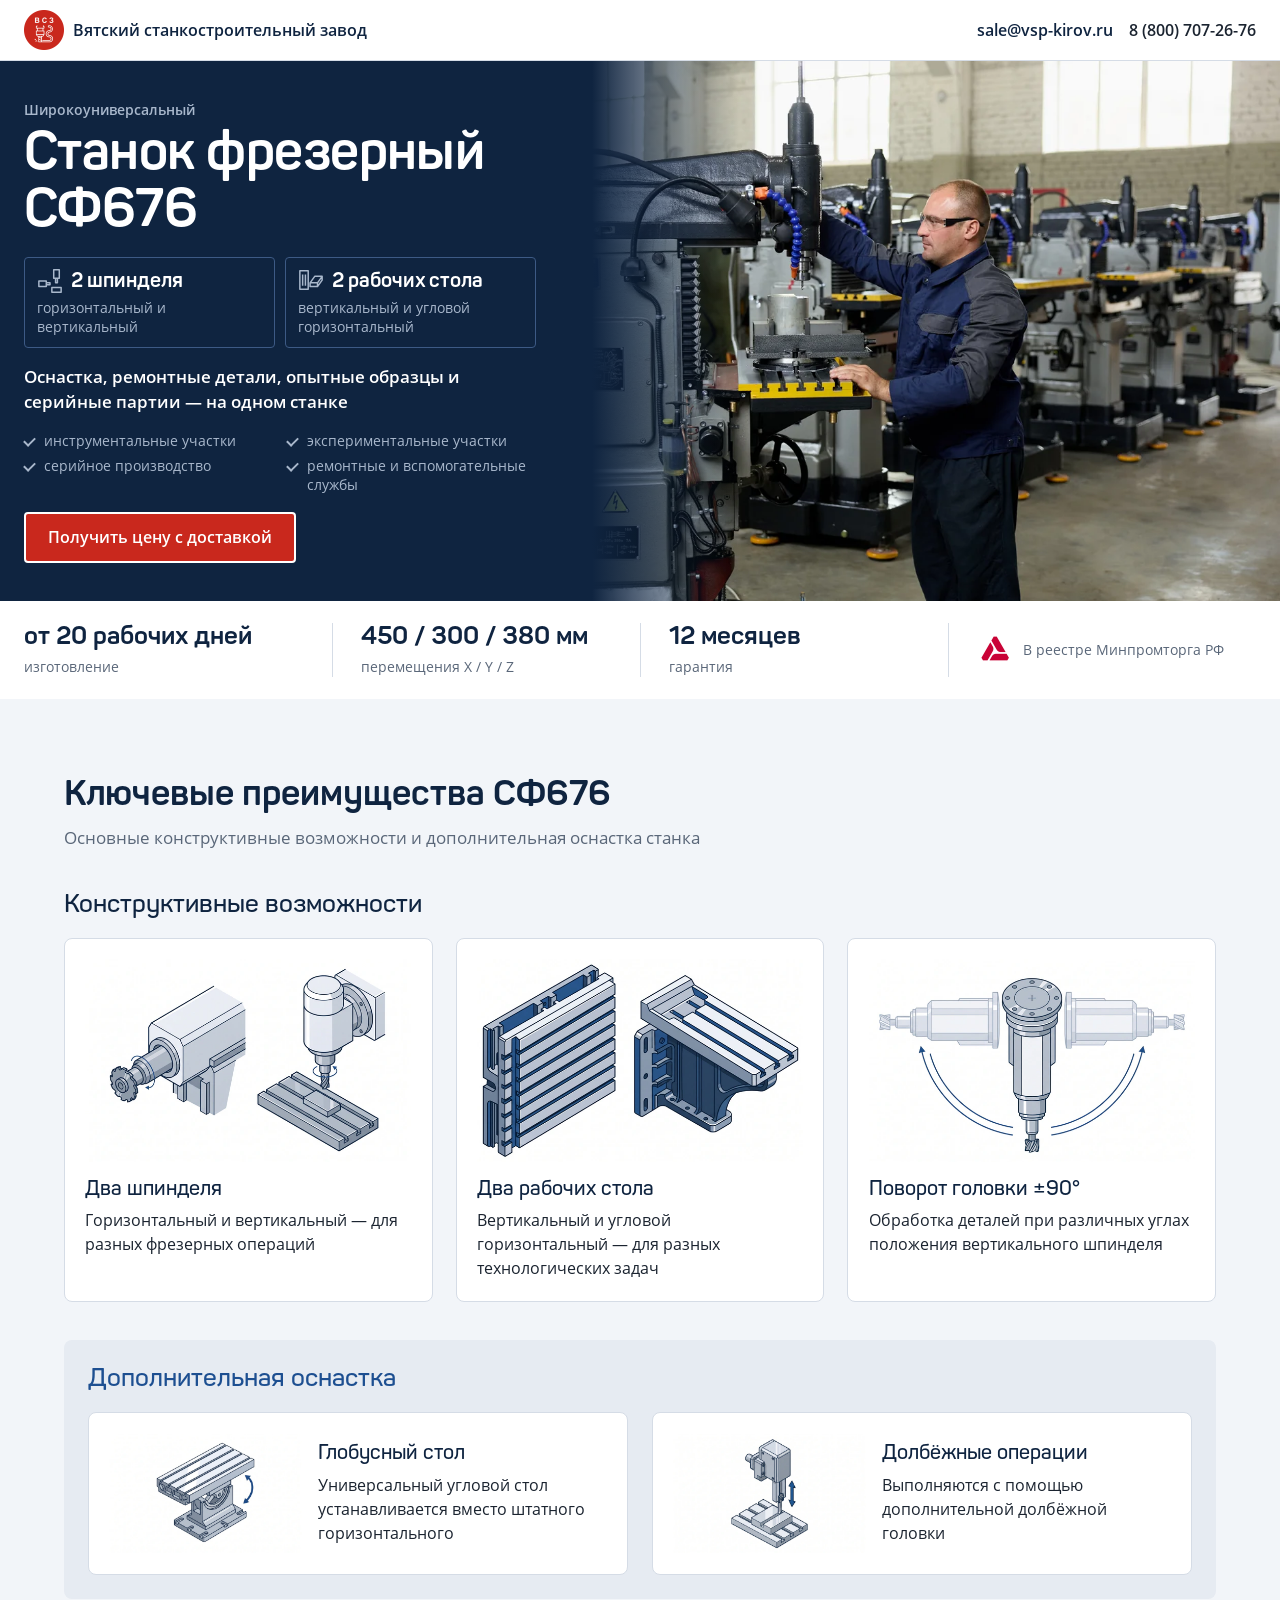
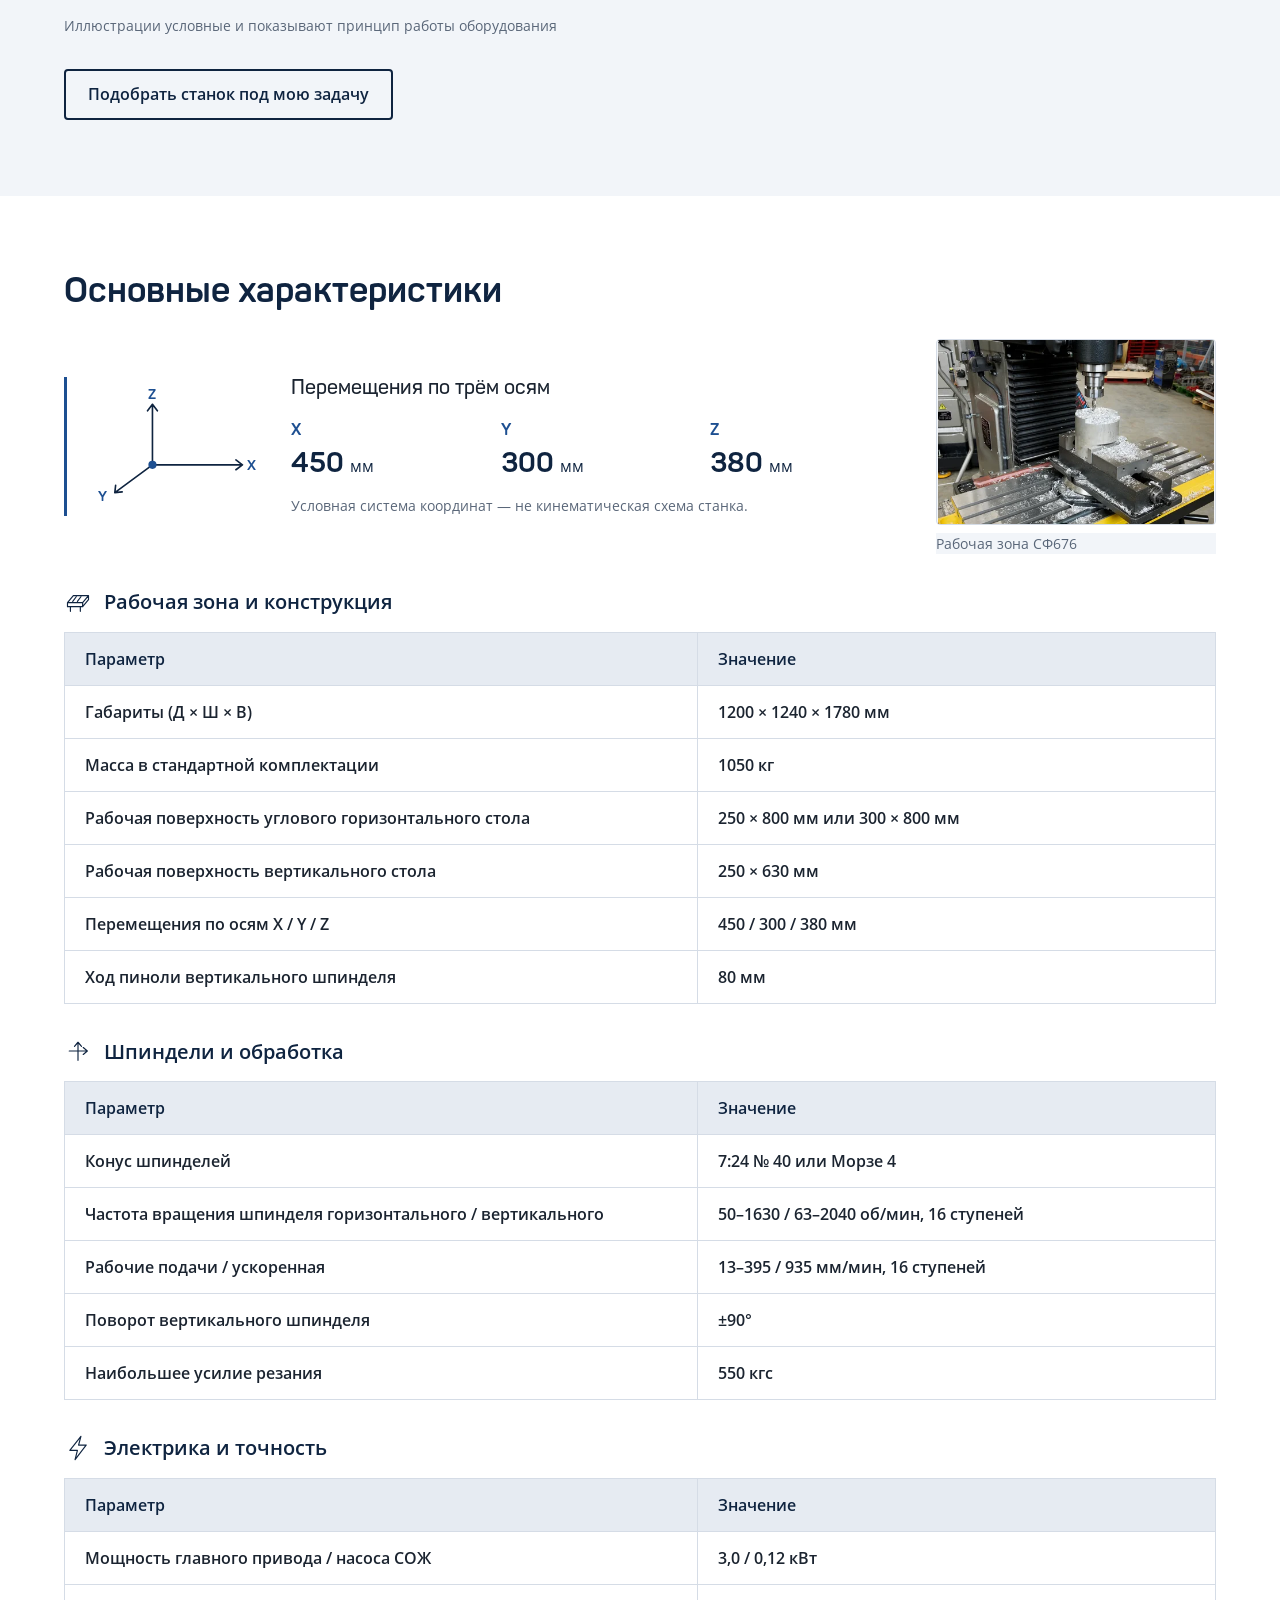
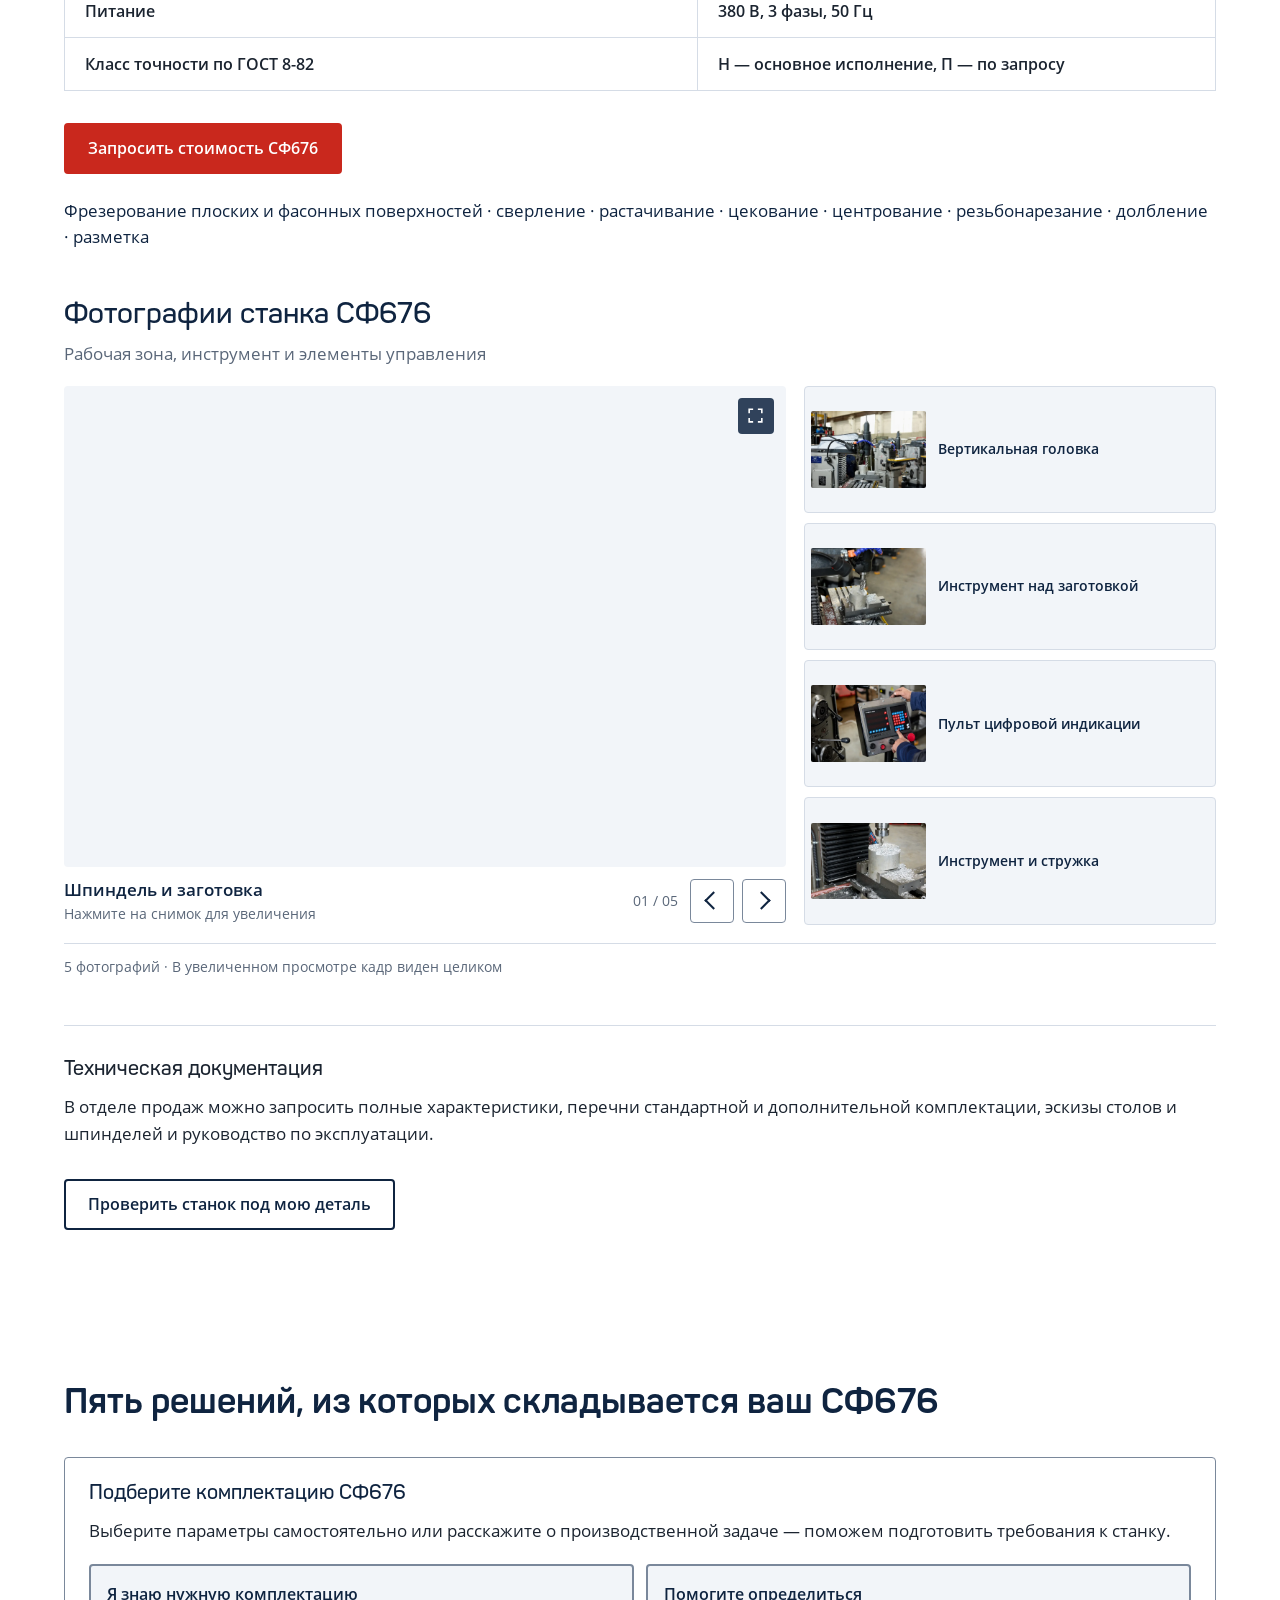
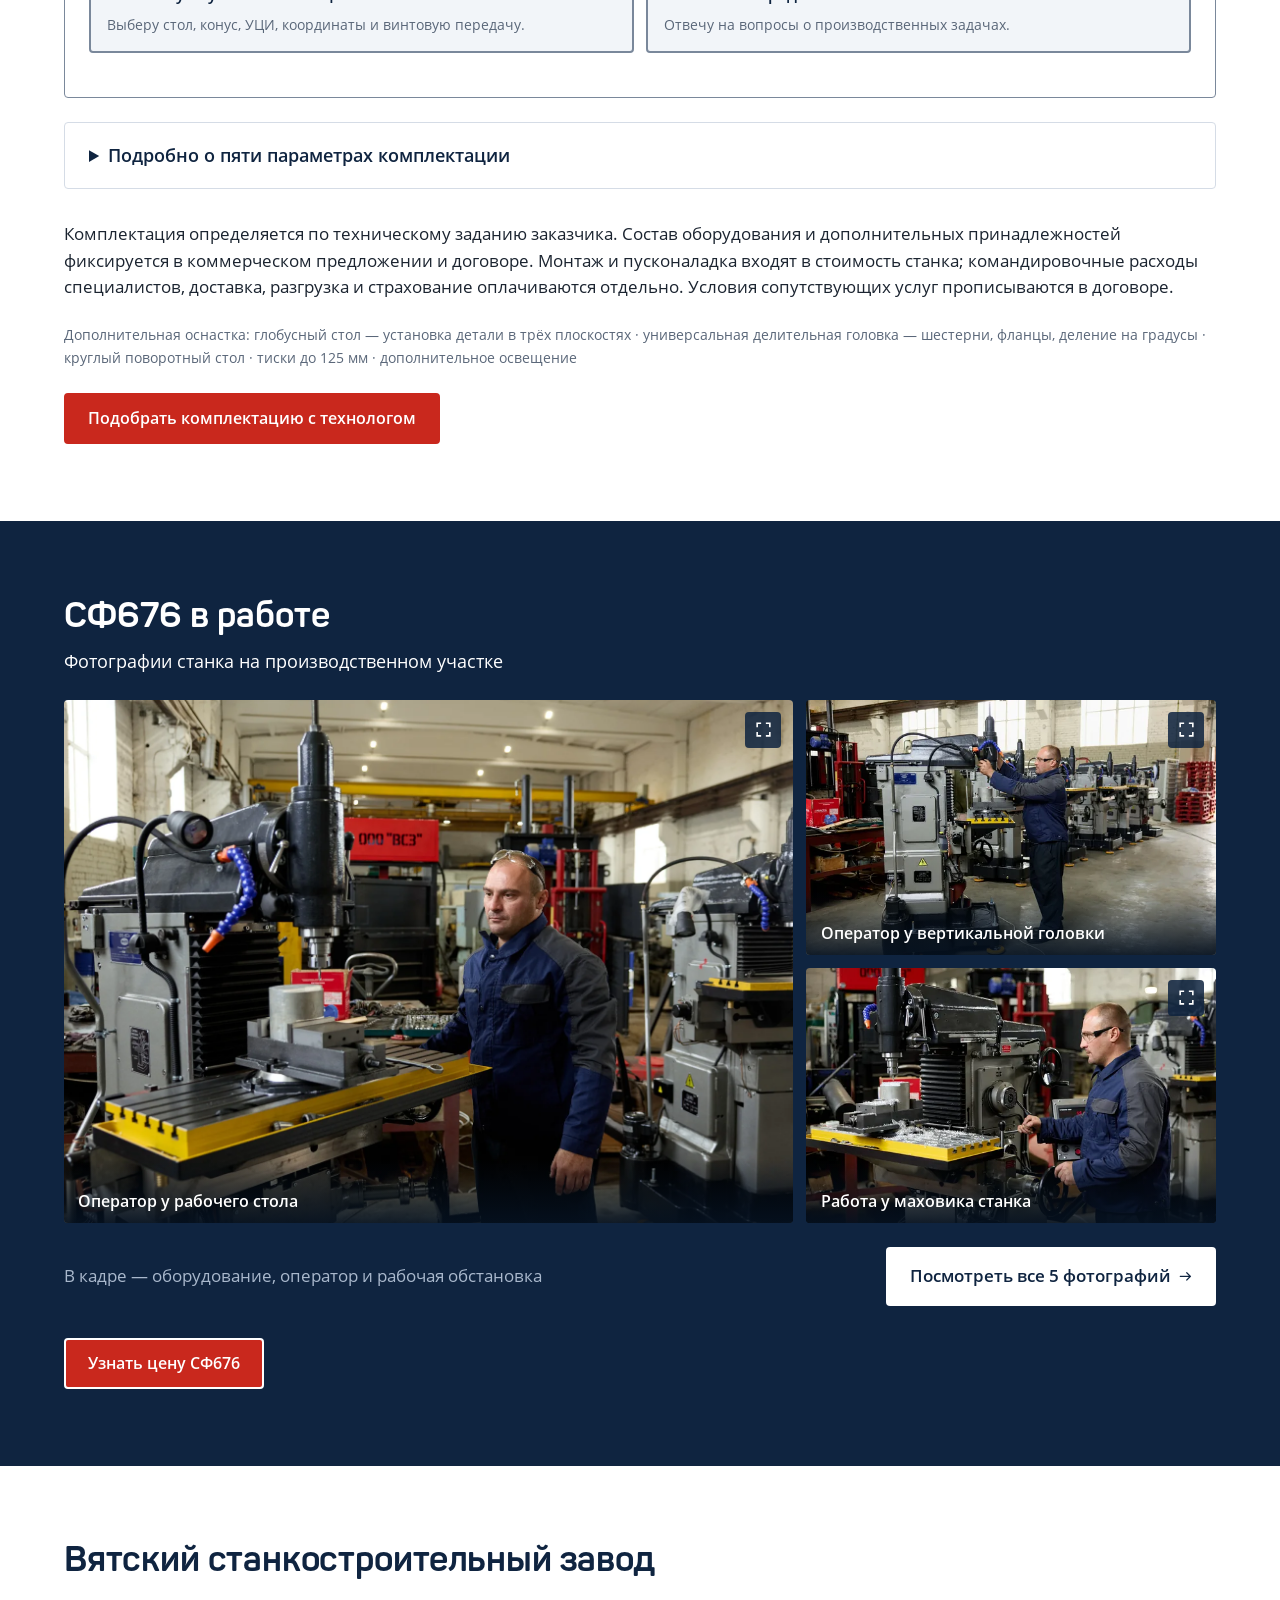
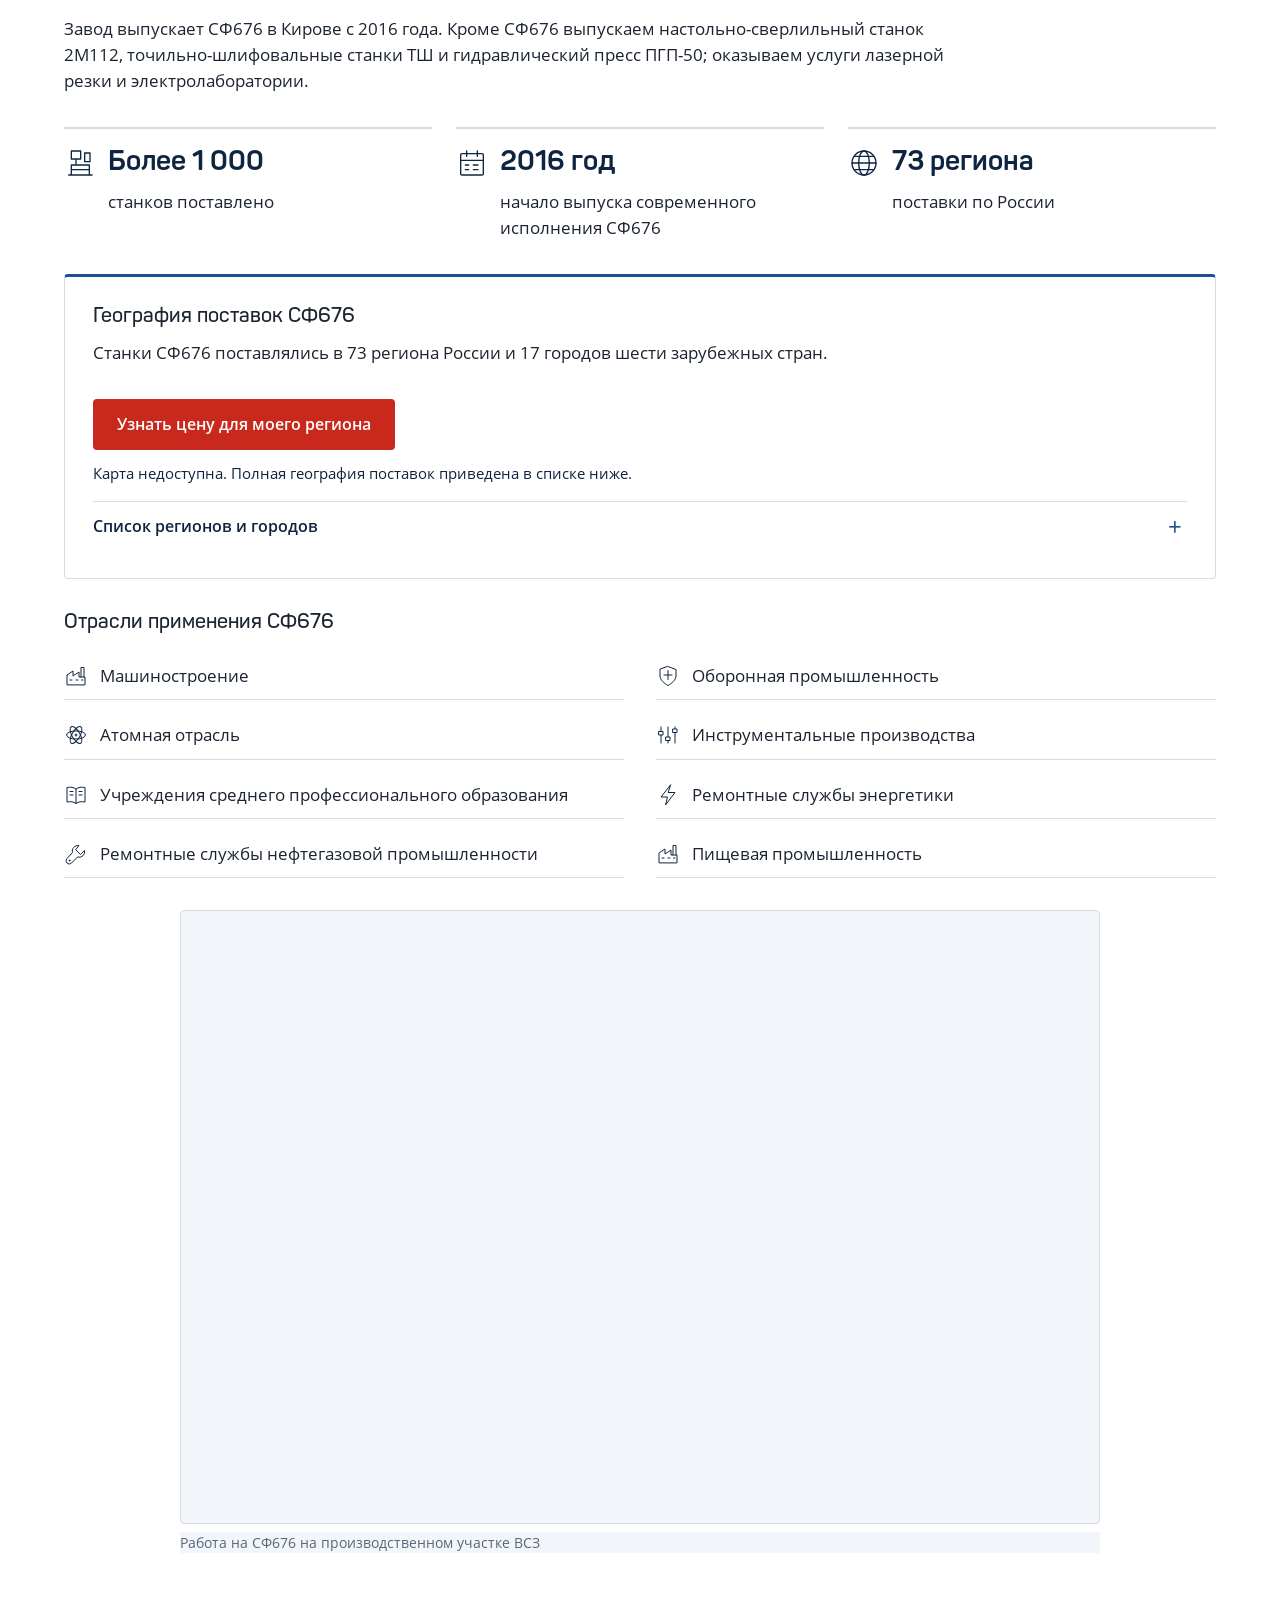
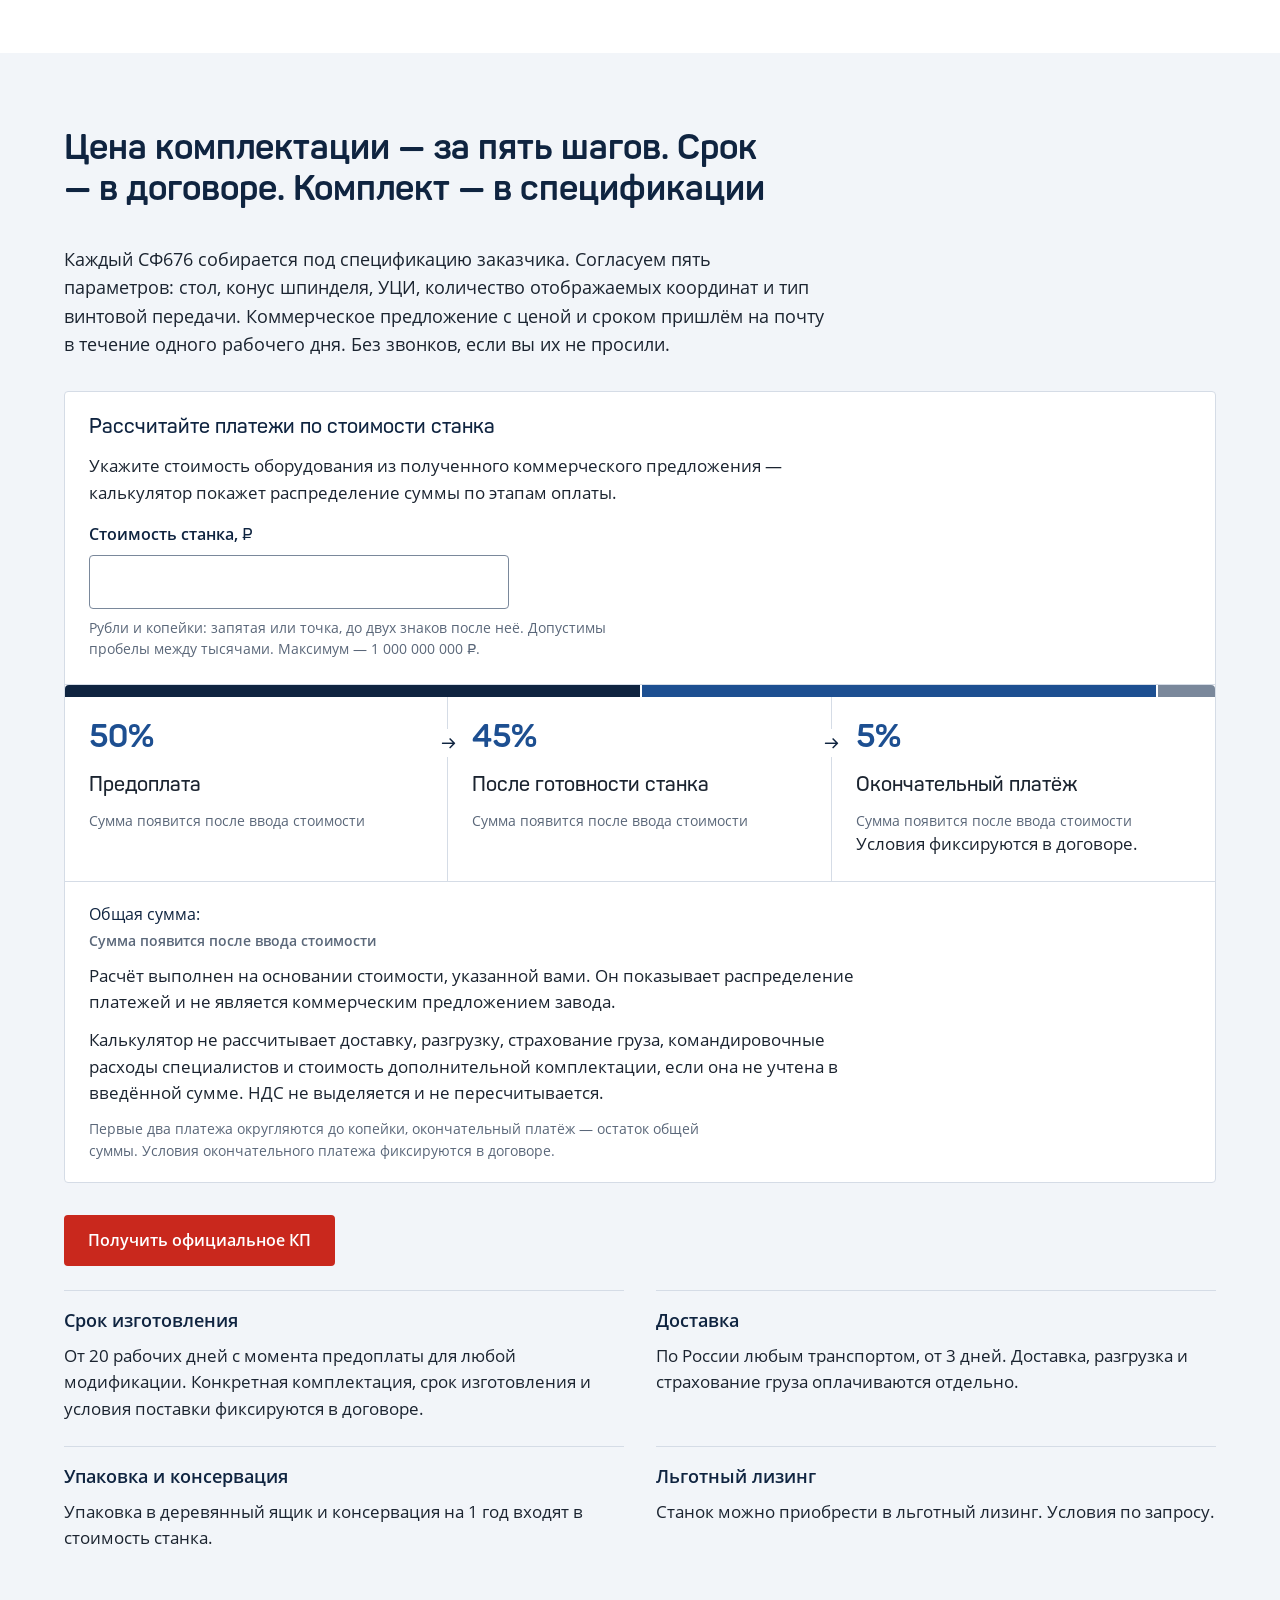
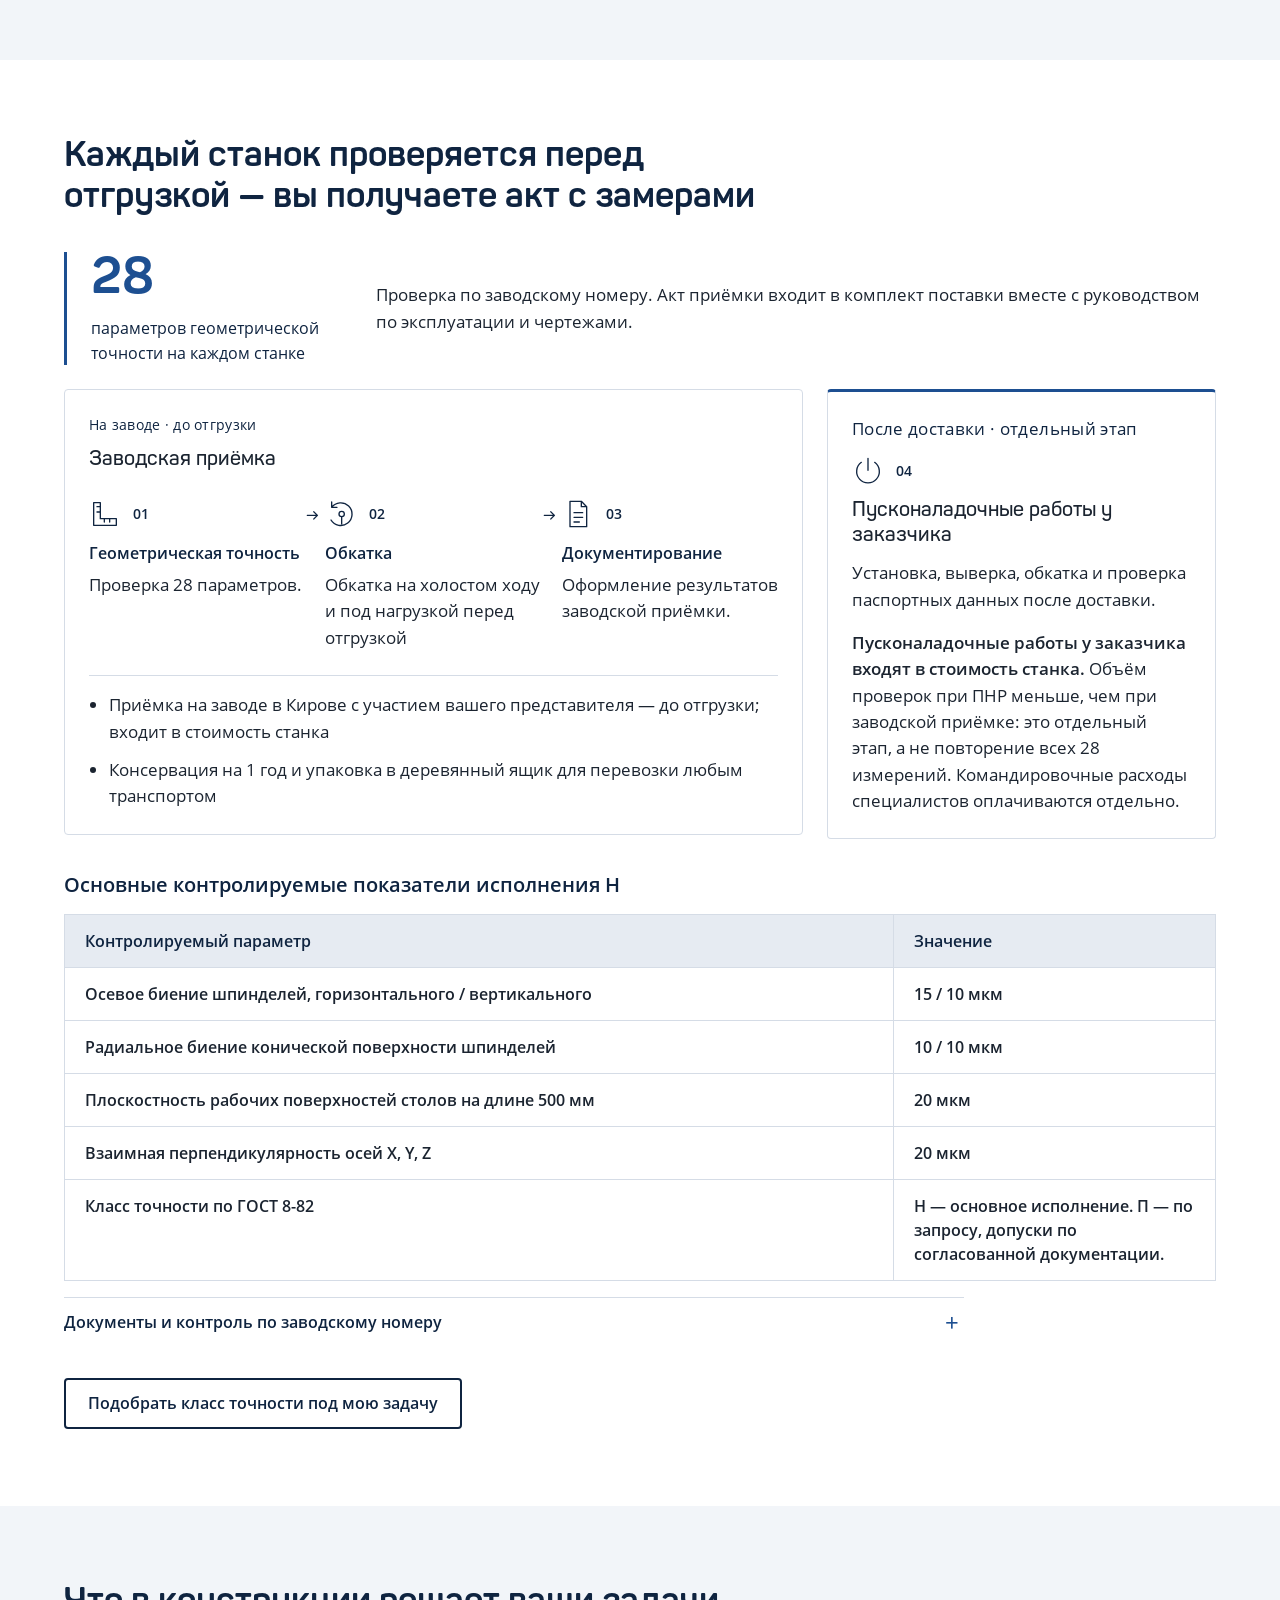
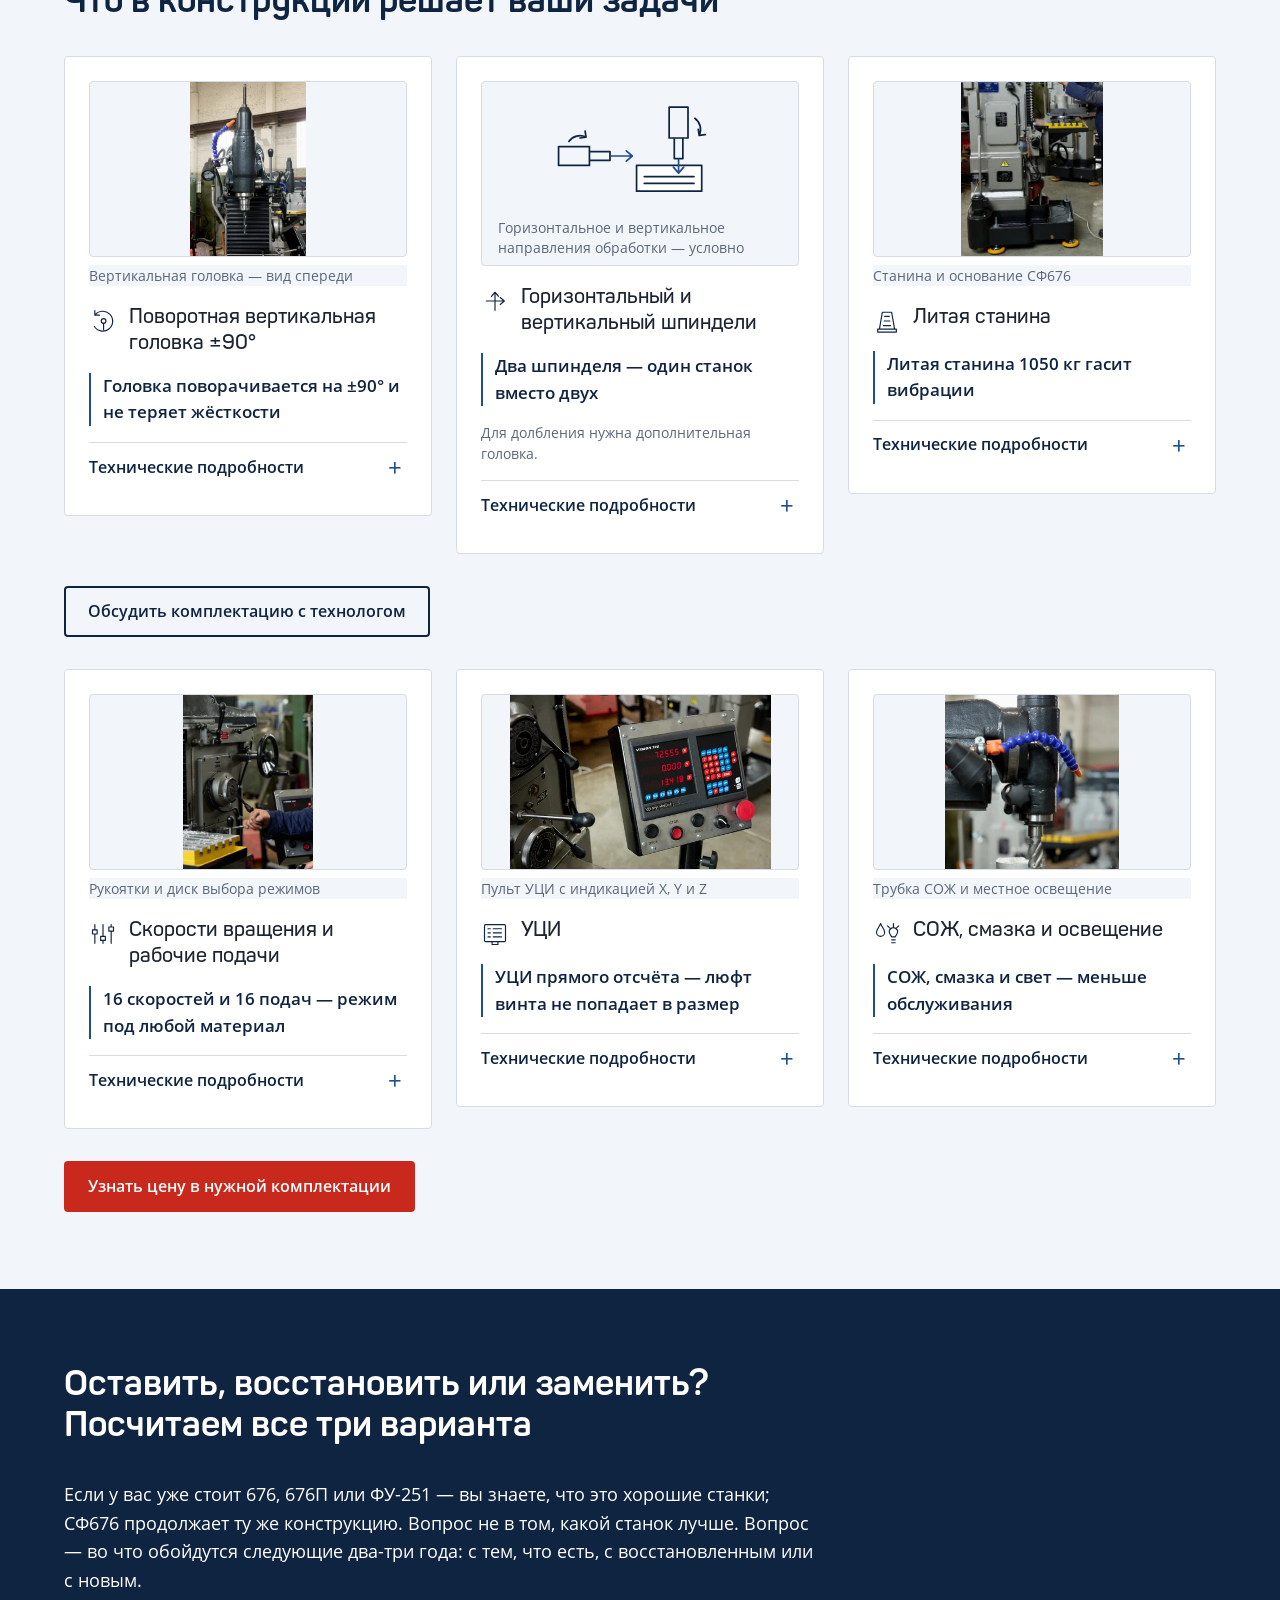
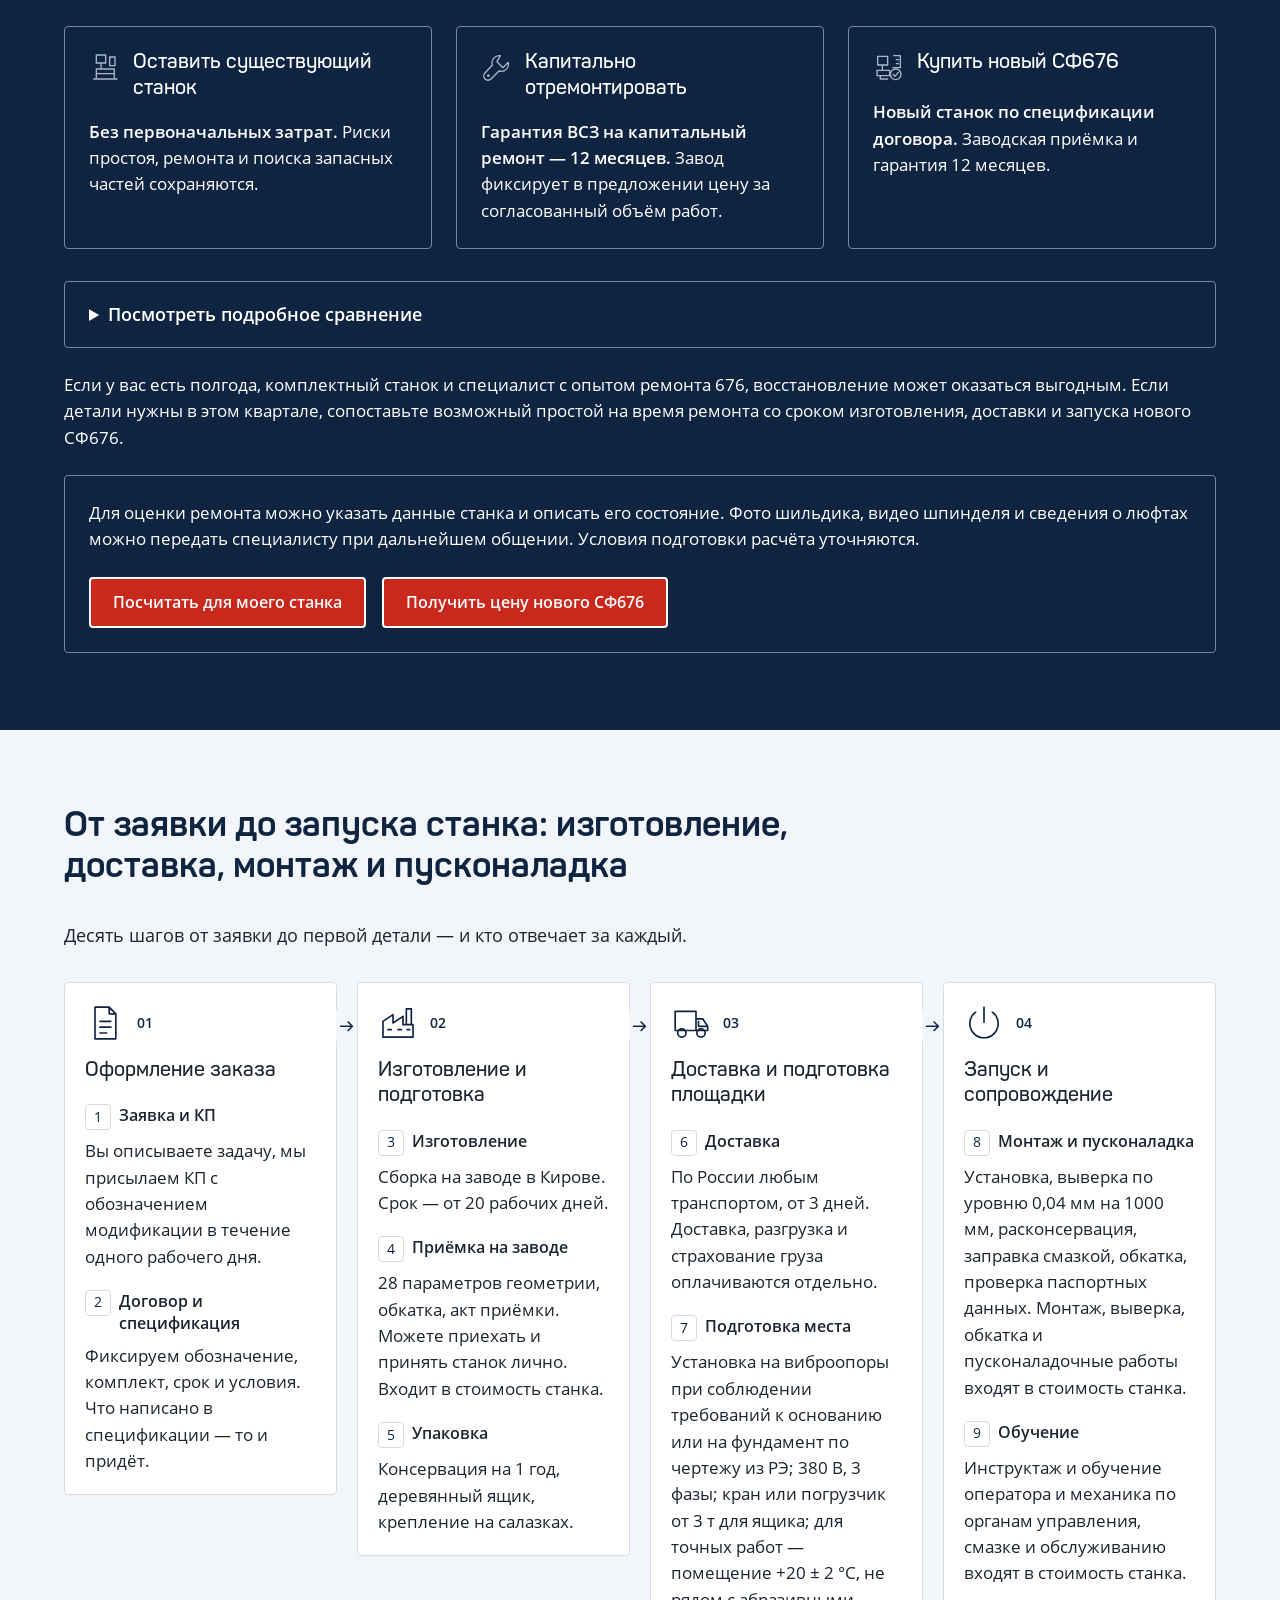
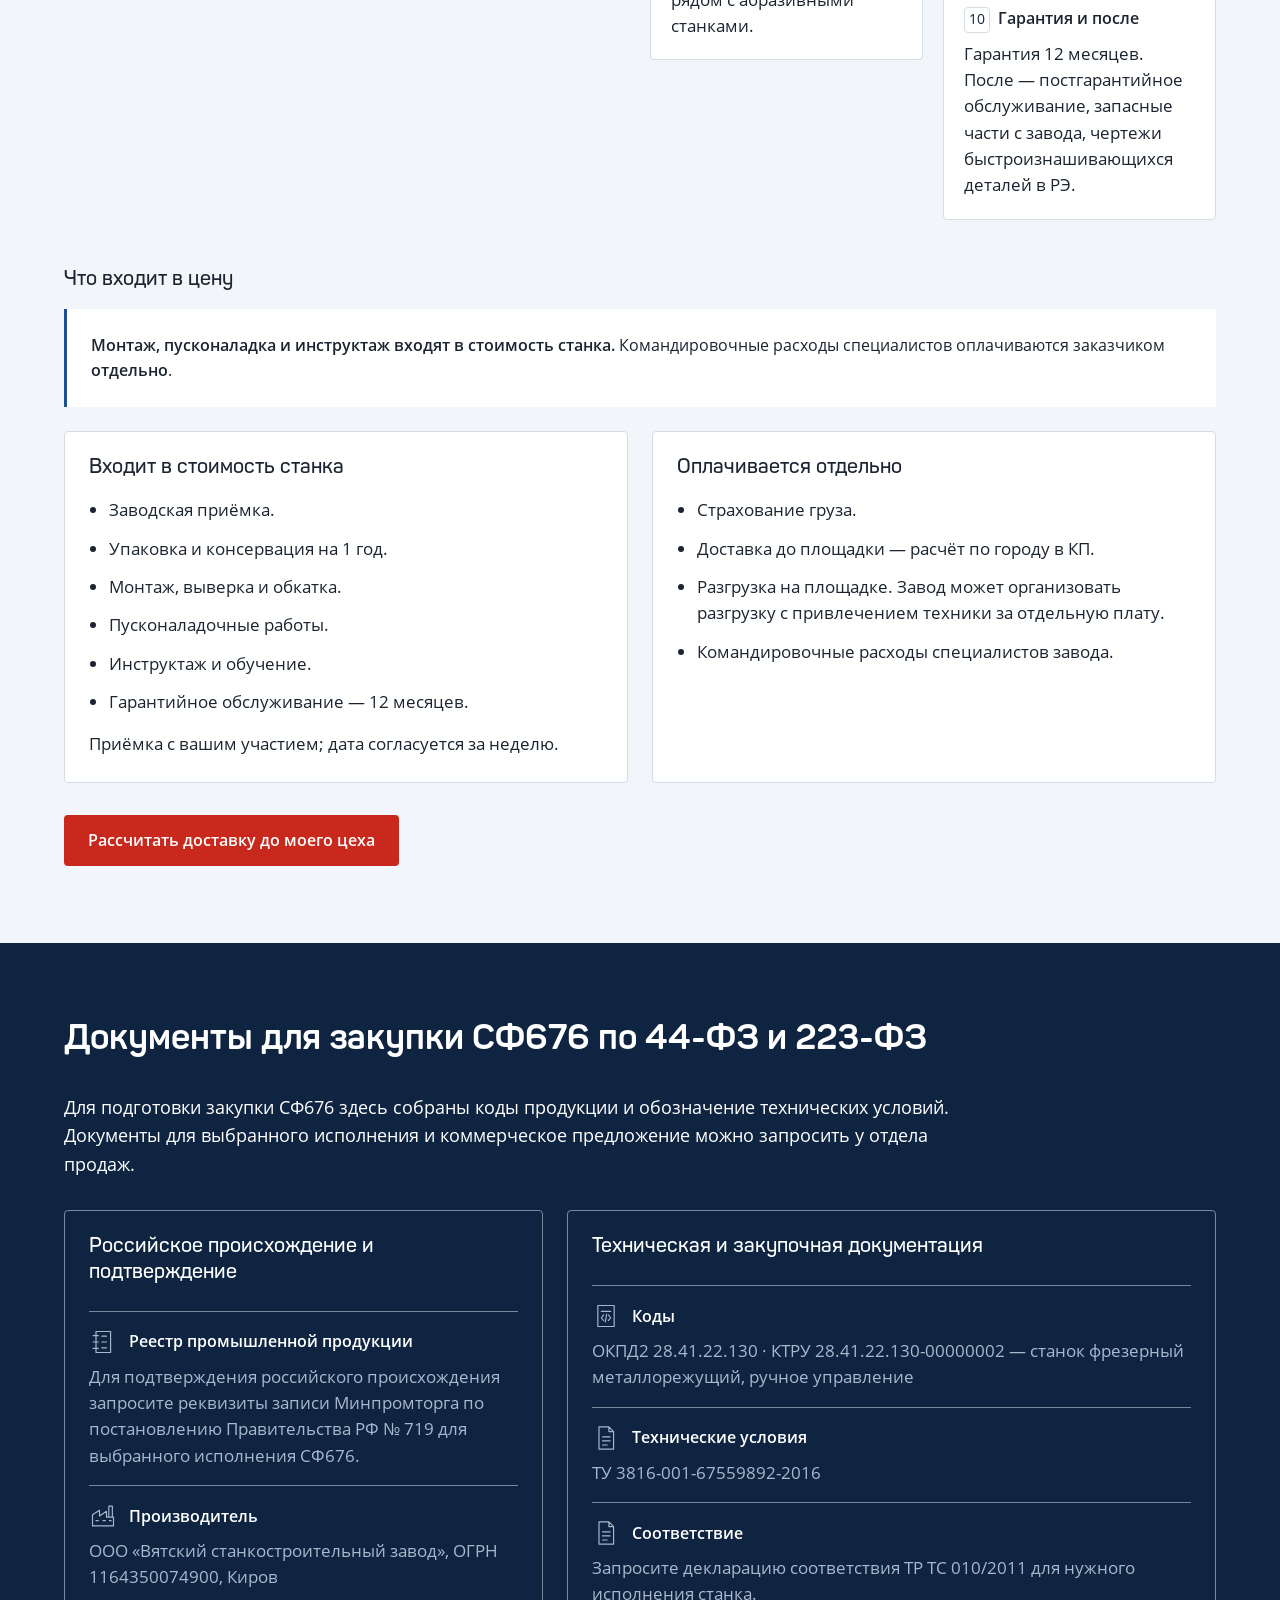
==== index.html @ 7aa52233 "Unify request modal actions with local validation" ====
<!DOCTYPE html>
<html lang="ru">
<head>
<meta charset="utf-8">
<meta name="viewport" content="width=device-width, initial-scale=1">
<meta name="yandex-maps-key" content="">
<meta name="robots" content="noindex, nofollow">
<title>СФ676 — прототип посадочной страницы (черновик)</title>
<link rel="icon" type="image/png" sizes="32x32" href="assets/images/vsz-favicon-32.png">
<link rel="apple-touch-icon" sizes="180x180" href="assets/images/vsz-touch-180.png">
<link rel="preload" href="assets/fonts/open-sans-regular.woff2" as="font" type="font/woff2" crossorigin>
<link rel="preload" href="assets/fonts/panton-bold.woff2" as="font" type="font/woff2" crossorigin>
<link rel="preload" as="image" type="image/webp" href="assets/images/sf676-operator-1200.webp" imagesrcset="assets/images/sf676-operator-800.webp 800w, assets/images/sf676-operator-1200.webp 1200w, assets/images/sf676-operator-1600.webp 1600w, assets/images/sf676-operator-2000.webp 2000w" imagesizes="(max-width: 900px) 100vw, 64vw" fetchpriority="high">
<style>
@font-face{font-family:"Open Sans";src:url("assets/fonts/open-sans-regular.woff2") format("woff2");font-style:normal;font-weight:400;font-display:swap}
@font-face{font-family:"Open Sans";src:url("assets/fonts/open-sans-semibold.woff2") format("woff2");font-style:normal;font-weight:600;font-display:swap}
@font-face{font-family:"Panton";src:url("assets/fonts/panton-semibold.woff2") format("woff2");font-style:normal;font-weight:600;font-display:swap}
@font-face{font-family:"Panton";src:url("assets/fonts/panton-bold.woff2") format("woff2");font-style:normal;font-weight:700;font-display:swap}
:root{
 --font-body:"Open Sans","Panton","Segoe UI",Roboto,Arial,sans-serif;
 --font-heading:"Panton","Open Sans",Arial,sans-serif;
 --navy:#0F2440;--navy-line:#3D5A85;--blue:#1D4F91;--red:#C9281D;--red-hover:#A81F17;--red-tint:#FDF1EF;
 --ink:#1B2430;--mute:#5A6779;--control:#7A889B;--line:#D5DCE6;--line-strong:#B8C2CF;
 --surface:#F2F5F9;--surface-2:#E6EBF2;--on-dark:#FFFFFF;--on-dark-mute:#A9B8CC;
 --paper:var(--on-dark);--dark-surface:color-mix(in srgb,var(--navy) 88%,var(--on-dark));
 --dark-line:var(--control);--backdrop:color-mix(in srgb,var(--navy) 65%,transparent);
 --steel:var(--navy);--graphite:var(--navy);--light:var(--surface);
 --q:#FFF1B8;--focus-light:#795F00;--focus-dark:#FFBF47;
}
*{box-sizing:border-box}
html{scroll-behavior:smooth;font-synthesis:none}
section[id],.q[id],#qol li{scroll-margin-top:calc(var(--sticky-height,64px) + 12px)}
body{margin:0;font-family:var(--font-body);color:var(--ink);font-weight:400;line-height:1.55;font-size:var(--ui-body);background:var(--paper)}
h1,h2,h3{font-family:var(--font-heading);margin:0 0 .5em;line-height:1.15;color:var(--navy)}
h1{font-size:var(--ui-h1);font-weight:700;line-height:1.05;letter-spacing:-.01em}
h2{font-size:var(--ui-h2);font-weight:700;line-height:1.15;text-wrap:balance;max-inline-size:38ch}
h3{font-size:var(--ui-h3);font-weight:600;line-height:1.25;color:var(--ink)}
h4,h5,h6,b,strong,th,td,button{font-weight:600}
button,input,select,textarea,code{font-family:var(--font-body)}
em,i,address,cite,dfn,var{font-style:normal}
small,figcaption{font-family:var(--font-body);font-weight:400;font-size:var(--ui-small)}
p{margin:0 0 1em}
a{color:var(--blue)}
.wrap{max-width:1200px;margin:0 auto;padding:0 24px}
section{padding:72px 0}
section.dark{background:var(--navy);color:var(--on-dark)}
section.dark h2,section.dark h3,section.dark a{color:var(--on-dark)}
section.grey{background:var(--surface)}
.btn{display:inline-block;padding:14px 26px;border-radius:4px;font-weight:600;text-decoration:none;font-size:1rem;cursor:pointer;border:2px solid transparent;line-height:1.2}
.btn.red{background:var(--red);color:var(--on-dark);border-color:var(--red)}
.btn.out{background:transparent;color:var(--navy);border-color:var(--navy)}
.dark a:not(.btn){text-decoration:underline}
.dark .btn.red,.dark .btn.red:not(:disabled):is(:hover,:active){border-color:var(--on-dark)}
.dark .btn.out{color:var(--on-dark);border-color:var(--on-dark)}
.btn:focus-visible{outline:3px solid var(--focus-dark);outline-offset:2px}
.ph{background:var(--surface-2);color:var(--mute);display:flex;align-items:center;justify-content:center;text-align:center;font-size:.95rem;padding:16px;position:relative;overflow:hidden;border-radius:3px}
.ph::before,.ph::after{content:"";position:absolute;left:-10%;right:-10%;top:50%;height:1px;background:var(--line-strong)}
.ph::before{transform:rotate(18deg)}.ph::after{transform:rotate(-18deg)}
.ph span{position:relative;background:var(--surface-2);padding:4px 8px}
.q{background:var(--q);color:#5a4a00;border-bottom:2px dotted #c9a800;padding:0 3px;border-radius:2px}
body:not(.showq) .q{background:transparent;color:inherit;border-bottom:0;padding:0}
.dark .q{color:#ffe98a}
.showq .dark .q{color:#3a2f00}
table{font-variant-numeric:tabular-nums;border-collapse:collapse;width:100%;font-size:.95rem}
th,td{border:1px solid var(--line);padding:10px 12px;text-align:left;vertical-align:top}
th{background:var(--surface-2);color:var(--navy)}
.dark th{background:var(--dark-surface);color:var(--on-dark)}
.dark td,.dark th{border-color:var(--dark-line)}
.lead{font-size:1.15rem;max-width:760px}
.mute{color:var(--mute);font-size:.9rem}
.dark .mute{color:var(--on-dark-mute)}
.grid{display:grid;gap:24px}
.grid > *{min-width:0}
table{table-layout:fixed;word-wrap:break-word}
.g2{grid-template-columns:1fr 1fr}.g3{grid-template-columns:repeat(3,1fr)}.g4{grid-template-columns:repeat(4,1fr)}
/* questions */
.q sup{font-family:var(--font-body);font-size:max(.8125rem,.7em);color:#8a6d00;font-weight:600;margin-left:2px;text-decoration:none}
.q sup a{color:inherit;text-decoration:none}
body:not(.showq) .q sup{display:none}
#qlist{display:none;background:#FFF8DC;border-top:3px solid #c9a800;padding:48px 0}
body.showq #qlist{display:block}
#qlist h2{color:var(--navy)}
#qlist ol{padding-left:26px;margin:0;max-width:900px}
#qlist li{margin:0 0 14px;line-height:1.45}
#qlist li b{color:#5a4a00}
#qlist li a{font-size:var(--ui-small);color:var(--mute)}
.q:target{outline:3px solid #c9a800}
/* Figures used in the plant section. */
.nums{display:grid;grid-template-columns:repeat(4,1fr);gap:12px;margin:0 0 28px}
.nums b{display:block;font-size:1.45rem;color:var(--ink);line-height:1.1}
.nums small{color:var(--mute);font-size:var(--ui-small)}
#plant .nums > div{min-width:0;overflow-wrap:anywhere}
.trust{margin-top:auto;padding-top:36px;font-size:var(--ui-small);color:var(--mute);display:flex;gap:18px;flex-wrap:wrap}
.trust > span::before{content:"";display:inline-block;width:12px;height:12px;border:2px solid var(--navy);border-radius:50%;margin-right:6px;vertical-align:-1px}
/* specs */
.specs{grid-template-columns:40% 1fr}
.specs table td:first-child{color:var(--mute);width:52%}
.links a{display:inline-block;max-width:100%;margin-right:22px;white-space:normal;overflow-wrap:anywhere}
/* price */
.narrow{max-width:800px;margin:0 auto}
.cond{list-style:none;padding:0;margin:0 0 20px}
.cond li{display:grid;grid-template-columns:34px 1fr;gap:14px;padding:12px 0;border-bottom:1px solid var(--line)}
.cond i{display:block;width:26px;height:26px;background:var(--line);border-radius:3px}
details{margin:0 0 24px;border:1px solid var(--line);border-radius:4px;padding:12px 16px;background:var(--paper)}
summary{cursor:pointer;font-weight:600;color:var(--navy)}
/* compare */
.cmp td:first-child{color:var(--on-dark-mute);width:20%}
.calc{border:1px solid var(--dark-line);border-radius:4px;padding:22px 24px;display:grid;grid-template-columns:52px 1fr auto;gap:18px;align-items:center;margin-top:28px}
.calc .ico{width:44px;height:52px;border:2px solid var(--on-dark);border-radius:3px;position:relative}
.calc .ico::after{content:"";position:absolute;right:-2px;top:-2px;width:14px;height:14px;background:var(--navy);border-left:2px solid var(--on-dark);border-bottom:2px solid var(--on-dark)}
/* config */
.cfg{grid-template-columns:44% 1fr}
#config code{overflow-wrap:anywhere}
.cfg table td:first-child{font-weight:600;width:22%}
.levels article{border:1px solid var(--line);border-radius:4px;padding:18px}
.levels h3{margin-bottom:8px}
/* steps */
.steps{list-style:none;padding:0;margin:0 0 32px;display:grid;grid-template-columns:repeat(5,1fr);gap:18px}
.steps li{position:relative;padding-left:40px}
.steps li b{display:block;margin-bottom:4px}
.steps li i{position:absolute;left:0;top:0;width:28px;height:28px;border-radius:50%;background:var(--navy);color:var(--on-dark);font-style:normal;font-weight:600;display:flex;align-items:center;justify-content:center;font-size:.9rem}
.steps li p{font-size:var(--ui-body);color:var(--mute);margin:0}
footer{background:var(--navy);color:var(--on-dark-mute);font-size:var(--ui-small);padding:22px 0}
footer a{color:var(--on-dark)}
/* mobile */
@media (max-width:900px){
 .nums{grid-template-columns:1fr 1fr}
 .g2,.g3,.g4,.specs,.cfg{grid-template-columns:1fr}
 .steps{grid-template-columns:1fr}
 .calc{grid-template-columns:1fr}
 section{padding:48px 0}
 /* tables to cards */
 table.stack,table.stack tbody{display:block}
 table.stack colgroup{display:none}
 table.stack thead{display:none}
 table.stack tr{display:block;border:1px solid var(--line);margin-bottom:12px}
 .dark table.stack tr{border-color:var(--dark-line)}
 table.stack td{display:block;border:0;border-top:1px solid var(--line)}
 table.stack td:first-child{font-weight:600;border-top:0;width:auto}
 table.stack td::before{content:attr(data-h);display:block;font-size:var(--ui-small);color:var(--mute);margin-bottom:2px}
 .dark table.stack td::before{color:var(--on-dark-mute)}
 table.stack td:first-child::before{display:none}
 .cmp td:first-child{width:auto;color:var(--on-dark)}
}
@media (prefers-reduced-motion:reduce){html{scroll-behavior:auto}}

/* Intrinsic wrapping also keeps the existing sections usable with enlarged text. */
body{overflow-wrap:anywhere}
.btn{max-width:100%}
/* Iteration 01: opt-in design tokens and components. Other content sections keep their styles. */
:root{
 --ui-space-1:8px;--ui-space-2:16px;--ui-space-3:24px;--ui-space-4:32px;
 --ui-space-5:48px;--ui-space-6:64px;--ui-radius:4px;
 --ui-h1:clamp(2.25rem,4.2vw,3.5rem);--ui-h2:clamp(1.625rem,2.8vw,2.25rem);
 --ui-h3:clamp(1.25rem,1.6vw,1.375rem);--ui-body:1.0625rem;--ui-small:.875rem;
 --ui-section:clamp(48px,6vw,80px);--ui-gap:24px;
}
.v1{overflow-wrap:anywhere;padding:var(--ui-section) 0;font-size:var(--ui-body);line-height:1.55}
.v1 caption{font-size:var(--ui-h3);line-height:1.3}
.v1 p:last-child{margin-bottom:0}
.v1 .section-heading{margin:0 0 var(--ui-space-4)}
.v1 .ui-card{min-width:0;border:1px solid var(--line);border-radius:var(--ui-radius);padding:var(--ui-space-3);background:var(--paper)}
.v1 .ui-card h3{margin:0 0 var(--ui-space-2)}
.v1 .ui-note{font-size:var(--ui-small);color:var(--mute)}
.v1 .btn{min-height:48px;padding:14px 22px;text-align:center;max-width:100%;white-space:normal}
.btn.red:not(:disabled):is(:hover,:active){background:var(--red-hover);border-color:var(--red-hover)}
.v1 a:focus-visible,.sticky a:focus-visible{outline:3px solid #8a6d00;outline-offset:4px}
.q sup{color:var(--focus-light)}
.v1 .text-link{display:inline-flex;align-items:center;min-height:44px;text-underline-offset:4px;font-size:1rem;font-weight:600}
.v1 .text-link:hover{text-decoration-thickness:2px}
.v1 .media-placeholder{display:flex;align-items:center;justify-content:center;aspect-ratio:2/1;padding:var(--ui-space-2);border:1px solid var(--line);border-radius:var(--ui-radius);background:var(--surface);color:var(--mute);text-align:center;font-size:var(--ui-small);line-height:1.4}
.hero-fact b,.acceptance-metric b,.payment-plan .percentage,.travel-values dt,.travel-values dd,.plant-facts dt{font-family:var(--font-heading);font-weight:700}
/* Engineering illustrations and equipment groups in #advantages. */
#advantages h2{margin:0 0 8px}
#advantages .adv-intro{margin:0 0 clamp(24px,3vw,40px);color:var(--mute)}
.adv-group{padding:0}
.adv-group h3{
  margin:0 0 16px;color:var(--navy);font-size:clamp(1.375rem,2vw,1.625rem);
}
.adv-group--extras{
  margin-top:clamp(24px,3vw,40px);padding:clamp(14px,2vw,24px);
  border-radius:8px;background:var(--surface-2);
}
.adv-group--extras h3{color:var(--blue)}
.adv-grid{display:grid;grid-template-columns:minmax(0,1fr);gap:16px}
.adv-card{
  min-width:0;padding:clamp(14px,1.6vw,22px);
  border:1px solid var(--line);border-radius:8px;background:var(--paper);
}
.adv-card img{display:block;width:100%;height:clamp(140px,42vw,190px);object-fit:contain}
.adv-copy{min-width:0;margin-top:16px}
.adv-copy h4{
  margin:0 0 6px;font:600 var(--ui-h3)/1.2 var(--font-heading);color:var(--navy);
}
.adv-copy p{margin:0;font-size:1rem;line-height:1.5}
.adv-note{margin:16px 0 0;color:var(--mute);font-size:var(--ui-small)}
@media (max-width:640px){
  .adv-group--extras{margin-inline:-14px}
}
@media (min-width:641px){
  .adv-grid{grid-template-columns:repeat(2,minmax(0,1fr));gap:clamp(16px,1.8vw,24px)}
  .adv-card img{height:auto;aspect-ratio:640/398}
}
@media (min-width:641px) and (max-width:1023px){
  .adv-group--core .adv-card:last-child{
    grid-column:1/-1;display:grid;grid-template-columns:minmax(0,1fr) minmax(0,1fr);
    align-items:center;gap:var(--ui-gap);
  }
  .adv-group--core .adv-card:last-child .adv-copy{margin:0}
}
@media (min-width:1024px){
  .adv-group--core .adv-grid{grid-template-columns:repeat(3,minmax(0,1fr))}
  .adv-group--extras .adv-card{
    display:grid;grid-template-columns:minmax(0,2fr) minmax(0,3fr);
    align-items:center;gap:var(--ui-space-2);
  }
  .adv-group--extras .adv-copy{margin:0}
}
/* Full-width grouped specification tables. */
.specs-heading{display:flex;justify-content:space-between;align-items:center;gap:var(--ui-space-4);margin-bottom:var(--ui-space-4)}
.specs-heading h2{margin:0}
.v1 .specs-visual{flex:0 0 216px;aspect-ratio:3/2}
.spec-groups{display:grid;gap:var(--ui-space-4)}
.spec-groups > *,.specs-heading > *,.media-placeholder > span{min-width:0;max-width:100%}
.v1 .spec-table{font-size:1rem;line-height:1.5;table-layout:fixed;overflow-wrap:anywhere}
.v1 .spec-table caption{padding:0 0 var(--ui-space-2);text-align:left;font-weight:600;color:var(--navy)}
.v1 .spec-table th,.v1 .spec-table td{padding:14px 20px;width:auto;vertical-align:top}
.v1 .spec-table thead th:first-child{width:55%}
.v1 .spec-table th[scope="row"]{background:var(--paper);font-weight:600;color:var(--ink)}
.v1 .spec-table td{font-weight:600;color:var(--ink)}
.spec-operations{margin:var(--ui-space-3) 0 0;color:var(--navy);font-size:var(--ui-body)}
.spec-docs{margin-top:var(--ui-space-5);padding-top:var(--ui-space-4);border-top:1px solid var(--line)}
/* Fixed contact header: no layout shift while scrolling. */
@media (max-width:900px){
}
@media (max-width:600px){
 .v1 .wrap{padding-inline:24px}
 .specs-heading{align-items:flex-start;flex-direction:column;gap:var(--ui-space-3)}
 .v1 .specs-visual{flex:none;width:168px}
 .v1 .spec-table,.v1 .spec-table tbody{display:block}
 .v1 .spec-table thead{display:none}
 .v1 .spec-table caption{display:block}
 .v1 .spec-table tr{display:block;border:1px solid var(--line);border-bottom:0}
 .v1 .spec-table tr:last-child{border-bottom:1px solid var(--line)}
 .v1 .spec-table th[scope="row"],.v1 .spec-table td{display:block;border:0;padding:12px 16px;width:auto}
 .v1 .spec-table th[scope="row"]{padding-bottom:4px;color:var(--mute);font-size:.9375rem}
 .v1 .spec-table td{padding-top:0}
}


/* Iteration 02: the existing .v1 tokens and components extend to four content sections. */
.commercial .section-heading{max-width:1050px}
.commercial .lead{margin-bottom:var(--ui-space-4)}
.payment-plan{display:grid;grid-template-columns:repeat(3,minmax(0,1fr));list-style:none;padding:0;margin:var(--ui-space-4) 0;background:var(--paper);border:1px solid var(--line);border-radius:var(--ui-radius)}
.payment-plan li{position:relative;min-width:0;padding:var(--ui-space-3);border-right:1px solid var(--line)}
.payment-plan li:last-child{border-right:0}
.payment-plan .percentage{display:block;font-size:clamp(2rem,3.5vw,2.75rem);line-height:1.15;color:var(--blue);margin:0 0 var(--ui-space-2)}
.payment-plan h3{margin:0 0 var(--ui-space-1)}
.payment-plan p{font-size:var(--ui-body);margin:0}
.payment-arrow{position:absolute;left:-14px;top:32px;display:flex;align-items:center;justify-content:center;width:28px;height:28px;background:var(--paper);color:var(--navy);font-size:1.25rem;line-height:1}
.purchase-conditions{display:grid;grid-template-columns:repeat(2,minmax(0,1fr));gap:var(--ui-space-3) var(--ui-space-4);margin:0 0 var(--ui-space-4)}
.purchase-conditions > div{min-width:0;border-top:1px solid var(--line);padding-top:var(--ui-space-2)}
.purchase-conditions dt{font-weight:600;font-size:1.125rem;color:var(--navy);margin-bottom:var(--ui-space-1)}
.purchase-conditions dd{margin:0;font-size:var(--ui-body)}
/* Objective summary and native detailed comparison. */
.compare-options{display:grid;grid-template-columns:repeat(3,minmax(0,1fr));gap:var(--ui-gap);margin:var(--ui-space-4) 0}
.v1.dark .ui-card{background:transparent;border-color:var(--dark-line);color:var(--on-dark)}
.compare-options p{font-size:var(--ui-body)}
.compare-details{padding:0;margin:0;background:transparent;color:inherit;border-color:var(--dark-line);border-radius:var(--ui-radius)}
.compare-details summary{padding:20px var(--ui-space-3);color:inherit;font-size:1.125rem;line-height:1.4;min-height:48px}
.v1.dark a:focus-visible{outline-color:var(--focus-dark)}
.compare-details summary:focus-visible{outline:3px solid var(--focus-dark);outline-offset:4px}
.compare-details[open] summary{border-bottom:1px solid var(--dark-line)}
.compare-details .comparison-body{padding:var(--ui-space-3)}
.compare-table{font-size:1rem;line-height:1.5}
.compare-table th,.compare-table td{padding:14px 16px}
.compare-table tbody th{font-weight:600;color:var(--on-dark-mute);background:transparent}
.comparison-source{margin:var(--ui-space-2) 0 0}
.comparison-context{margin:var(--ui-space-3) 0}
.comparison-request{display:grid;grid-template-columns:minmax(0,1fr) auto;align-items:center;gap:var(--ui-space-3);border:1px solid var(--dark-line);border-radius:var(--ui-radius);padding:var(--ui-space-3)}
.comparison-request p{margin:0;font-size:var(--ui-body)}
/* Five informational choices, without form controls or a price calculator. */
.config-options{list-style:none;display:grid;gap:var(--ui-space-3);padding:0;margin:var(--ui-space-4) 0}
.config-option h3{display:flex;align-items:baseline;gap:var(--ui-space-2)}
.option-letter,.step-number{display:inline-flex;justify-content:center;align-items:center;flex:none;min-width:32px;min-height:32px;border:1px solid var(--line);border-radius:var(--ui-radius);color:var(--navy);font-size:1rem;line-height:1.2}
.config-columns{display:grid;grid-template-columns:minmax(0,.8fr) minmax(0,1.2fr);gap:var(--ui-space-4)}
.config-columns > div{min-width:0}
.config-columns h4{margin:0 0 var(--ui-space-1);font-size:1rem;color:var(--navy);line-height:1.4}
.config-columns ul{padding-left:20px;margin:0;display:grid;gap:6px}
.config-columns p,.config-columns li{font-size:var(--ui-body)}
.config-note{margin:var(--ui-space-4) 0 var(--ui-space-3)}
.config-accessories{margin:0 0 var(--ui-space-3)}
/* Four groups retain all ten numbered stages and their original explanations. */
.delivery-groups{display:grid;grid-template-columns:repeat(2,minmax(0,1fr));gap:var(--ui-gap);margin:var(--ui-space-4) 0 var(--ui-space-5)}
.delivery-steps{list-style:none;padding:0;margin:var(--ui-space-3) 0 0;display:grid;gap:var(--ui-space-3)}
.delivery-step-heading{display:flex;align-items:center;gap:12px}
.delivery-step-heading h4{margin:0;font-size:1rem;line-height:1.4;color:var(--ink)}
.delivery-steps p{margin:var(--ui-space-1) 0 0;font-size:var(--ui-body)}
.service-note{padding:var(--ui-space-3);margin:var(--ui-space-2) 0 var(--ui-space-3);background:var(--paper);border-left:3px solid var(--blue);font-size:1rem}
.services-grid{display:grid;grid-template-columns:repeat(2,minmax(0,1fr));gap:var(--ui-gap);margin-bottom:var(--ui-space-3)}
.services-grid ul{padding-left:20px;margin:0;display:grid;gap:12px;font-size:var(--ui-body)}
.services-grid .service-detail{margin:var(--ui-space-2) 0 0;font-size:var(--ui-body)}
@media (max-width:900px){
 .compare-options,.comparison-request,.delivery-groups{grid-template-columns:1fr}
 .comparison-request .btn{justify-self:start}
 .compare-details .comparison-body{padding:var(--ui-space-2)}
 .compare-table,.compare-table tbody{display:block}
 .compare-table colgroup{display:none}
 .compare-table thead{position:absolute;width:1px;height:1px;padding:0;border:0;clip-path:inset(50%);overflow:hidden;white-space:nowrap}
 .compare-table tbody tr{display:block;border:1px solid var(--dark-line);margin-bottom:var(--ui-space-2)}
 .compare-table tbody tr:last-child{margin-bottom:0}
 .compare-table tbody th,.compare-table tbody td{display:block;border:0;width:auto;padding:12px 16px}
 .compare-table tbody th{color:var(--on-dark);background:var(--dark-surface)}
 .compare-table tbody td{border-top:1px solid var(--dark-line)}
 .compare-table tbody td::before{content:attr(data-h);display:block;font-size:.875rem;font-weight:600;color:var(--on-dark-mute);margin-bottom:6px}
}
@media (max-width:700px){
 .payment-plan,.purchase-conditions,.config-columns,.services-grid{grid-template-columns:1fr}
 .payment-plan li{border-right:0;border-bottom:1px solid var(--line);padding:var(--ui-space-2) var(--ui-space-3)}
 .payment-plan li:last-child{border-bottom:0}
 .payment-plan .percentage{margin-bottom:var(--ui-space-1)}
 .payment-arrow{left:auto;right:24px;top:-14px;transform:rotate(90deg)}
 .config-columns{gap:var(--ui-space-2)}
}


/* Iteration 03: shared .v1 components for evidence, documentation and contact. */
.trust-section .section-heading{max-width:1050px}
.trust-section .section-intro{max-width:900px;margin-bottom:var(--ui-space-4)}
/* Replace the span in .media-frame with an image; its geometry stays reserved.
   --media-fit and --media-position can be adjusted for the actual photograph. */
.v1 .prototype-media{margin:0;min-width:0}
.prototype-media .media-frame{position:relative;display:grid;place-items:center;width:100%;aspect-ratio:var(--media-ratio,4/3);background:var(--surface);border:1px solid var(--line);border-radius:var(--ui-radius);color:var(--mute);overflow:hidden}
.prototype-media .media-frame > span{padding:var(--ui-space-2);font-size:var(--ui-small);line-height:1.4;text-align:center;max-width:100%;min-width:0}
.prototype-media .media-frame > img,.prototype-media .media-frame > video{position:absolute;inset:0;display:block;width:100%;height:100%;object-fit:var(--media-fit,cover);object-position:var(--media-position,50% 50%)}
.prototype-media figcaption{background:var(--surface);margin-top:var(--ui-space-1);font-size:var(--ui-small);line-height:1.5;color:var(--mute)}
.media-node,.media-inspection{--media-ratio:4/3;--media-fit:contain}
.media-document{--media-ratio:210/297;--media-fit:contain}
.media-production,.media-video{--media-ratio:16/9}
.media-portrait{--media-ratio:1/1;--media-fit:contain}
.acceptance-intro{display:grid;grid-template-columns:minmax(0,280px) minmax(0,1fr);gap:var(--ui-space-4);align-items:center;margin-bottom:var(--ui-space-4)}
.acceptance-metric{border-left:3px solid var(--blue);padding-left:var(--ui-space-3)}
.acceptance-metric b{display:block;font-size:clamp(2.5rem,4vw,3.5rem);line-height:1.1;color:var(--blue)}
.acceptance-metric span{display:block;margin-top:var(--ui-space-1);font-size:1rem;color:var(--navy)}
.acceptance-intro p{margin:0}
.v1 .acceptance-table thead th:first-child{width:72%}
.v1 .acceptance-table td{font-variant-numeric:tabular-nums}
.acceptance-processes{display:grid;grid-template-columns:repeat(2,minmax(0,1fr));gap:var(--ui-gap);margin-top:var(--ui-space-4)}
.acceptance-processes p,.acceptance-processes li{font-size:var(--ui-body)}
.acceptance-processes ul{margin:0;padding-left:20px;display:grid;gap:12px}
.construction-grid{display:grid;grid-template-columns:repeat(3,minmax(0,1fr));gap:var(--ui-gap);align-items:start}
.construction-card .prototype-media{margin-bottom:var(--ui-space-3)}
.construction-card .feature-benefit{font-weight:600;color:var(--navy);margin-bottom:var(--ui-space-2)}
.construction-card p{font-size:var(--ui-body)}
.procurement-grid{display:grid;grid-template-columns:minmax(0,.85fr) minmax(0,1.15fr);grid-template-areas:"origin documents" "help documents";gap:var(--ui-gap);align-items:start;margin:var(--ui-space-4) 0 0}
.procurement-origin{grid-area:origin}
.procurement-documents{grid-area:documents}
.procurement-items{margin:var(--ui-space-3) 0 0;display:grid;gap:var(--ui-space-3)}
.procurement-items > div{min-width:0;border-top:1px solid var(--dark-line);padding-top:var(--ui-space-2)}
.procurement-items dt{font-size:1rem;font-weight:600;margin-bottom:var(--ui-space-1)}
.procurement-items dd{font-size:var(--ui-body);margin:0;color:var(--on-dark-mute)}
.procurement-help{grid-area:help}
.procurement-help p{font-size:var(--ui-body)}
.procurement-actions{display:flex;align-items:stretch;flex-direction:column;gap:var(--ui-space-2)}
#plant h2{letter-spacing:-.005em}
.plant-facts{display:grid;grid-template-columns:repeat(3,minmax(0,1fr));gap:var(--ui-gap);margin:var(--ui-space-4) 0}
.plant-facts > div{min-width:0;border-top:2px solid var(--line);padding-top:var(--ui-space-3)}
.plant-facts dt{font-size:clamp(1.5rem,2.2vw,1.75rem);color:var(--navy);line-height:1.3}
.plant-facts dd{margin:var(--ui-space-1) 0 0;font-size:var(--ui-body)}
.plant-facts .preliminary{font-size:var(--ui-small);font-weight:600;color:var(--navy)}
.industry-list{display:grid;grid-template-columns:repeat(2,minmax(0,1fr));gap:12px var(--ui-space-4);margin:var(--ui-space-2) 0 var(--ui-space-3);padding-left:20px;font-size:var(--ui-body)}
.plant-media{display:grid;grid-template-columns:repeat(3,minmax(0,1fr));gap:var(--ui-gap);margin-top:var(--ui-space-4)}
.v1 .faq-list{max-width:960px}
.v1.faq details{padding:0;margin-bottom:var(--ui-space-2);border-radius:var(--ui-radius)}
.v1.faq details:last-child{margin-bottom:0}
.v1.faq summary{padding:20px var(--ui-space-3);font-size:1.125rem;line-height:1.4;min-height:56px}
.v1.faq summary::marker{color:var(--blue)}
.v1.faq summary:focus-visible{outline:3px solid #8a6d00;outline-offset:4px}
.v1.faq details[open] summary{border-bottom:1px solid var(--line)}
.v1.faq .faq-answer{padding:var(--ui-space-3);font-size:var(--ui-body);line-height:1.55}
.order-layout{display:grid;grid-template-columns:repeat(2,minmax(0,1fr));gap:var(--ui-space-4);align-items:start}
.order-layout > *{min-width:0}
.order-prototype p,.order-contacts p{font-size:var(--ui-body)}
.order-fields{border:0;padding:0;margin:var(--ui-space-3) 0 var(--ui-space-2);min-width:0}
.order-fields .contact-label{display:block;font-weight:600;font-size:1rem;margin-bottom:var(--ui-space-1)}
.order-fields input[type="text"]{display:block;width:100%;min-width:0;border:1px solid var(--control);border-radius:var(--ui-radius);padding:14px;font:inherit;font-size:1rem;background:var(--surface);color:var(--mute);opacity:1;cursor:not-allowed}
.order-fields input::placeholder{color:var(--mute);opacity:1}
.order-consent{display:flex;align-items:flex-start;gap:12px;font-size:var(--ui-small);color:var(--mute);margin:var(--ui-space-2) 0 0}
.order-consent input{flex:none;margin:4px 0 0;width:18px;height:18px}
.order-prototype .btn{width:100%;font-family:inherit;margin:var(--ui-space-2) 0 0}
.order-prototype .btn:disabled{background:var(--surface-2);border-color:var(--line-strong);color:var(--navy);opacity:1;cursor:not-allowed}
.order-prototype .demo-notice{padding:var(--ui-space-2);margin:var(--ui-space-2) 0 0;border-left:3px solid var(--blue);background:var(--surface);color:var(--ink);font-size:var(--ui-small)}
.order-phone{display:inline-block;font-size:clamp(1.25rem,2.2vw,1.75rem);font-weight:600;line-height:1.4;color:var(--blue);text-decoration:underline}
.order-contacts .contact-note{font-size:var(--ui-small);color:var(--mute);margin:4px 0 var(--ui-space-3)}
.order-email{font-size:1.125rem;text-underline-offset:3px}
.order-person{display:grid;grid-template-columns:88px minmax(0,1fr);align-items:center;gap:var(--ui-space-2);margin:var(--ui-space-3) 0}
.order-person .media-frame > span{padding:6px}
.order-person p{margin:0}
.order-address{border-top:1px solid var(--line);padding-top:var(--ui-space-3)}
@media (max-width:1100px){.construction-grid{grid-template-columns:repeat(2,minmax(0,1fr))}}
@media (max-width:900px){
 .acceptance-intro,.acceptance-processes,.procurement-grid,.order-layout{grid-template-columns:1fr}
 .acceptance-intro{align-items:start}
 .procurement-grid{grid-template-areas:"origin" "documents" "help"}
 .plant-media{grid-template-columns:repeat(2,minmax(0,1fr))}
}
@media (max-width:700px){
 .construction-grid,.plant-facts,.industry-list,.plant-media{grid-template-columns:1fr}
 .procurement-actions{align-items:stretch;flex-direction:column}
 .plant-facts{gap:var(--ui-space-3)}
}
@media (max-width:600px){
 .v1 .acceptance-table thead{display:table-header-group;position:absolute;width:1px;height:1px;padding:0;border:0;clip-path:inset(50%);overflow:hidden;white-space:nowrap}
 .v1.faq summary,.v1.faq .faq-answer{padding:var(--ui-space-2)}
}

/* Iteration 04: actual photographs keep their content; unavailable media stays compact. */
.site-photo .media-frame{--media-ratio:3/2;--media-fit:contain}
.site-photo.media-tall .media-frame{--media-ratio:1/1;max-height:280px}
.site-photo.media-square .media-frame{--media-ratio:1/1}
.v1 .specs-visual{flex:0 0 320px;aspect-ratio:auto}
.v1 .config-photo{max-width:280px;margin-top:var(--ui-space-2)}
.plant-media{display:block;max-width:920px;margin-inline:auto;margin-bottom:var(--ui-space-3)}
.order-person{grid-template-columns:1fr}
@media (max-width:600px){.v1 .specs-visual{flex:none;width:100%;max-width:320px}}


/* Iteration 05: semantic engineering graphics; no JS dependency. */
:root{--diagram-ink:var(--navy);--diagram-accent:var(--blue);--diagram-surface:var(--surface);--diagram-border:var(--control);--icon-size:32px;--diagram-stroke:2px}
.sr-only{position:absolute;width:1px;height:1px;padding:0;border:0;clip-path:inset(50%);overflow:hidden;white-space:nowrap}
.ux-icon{display:inline-block;width:var(--icon-size);height:var(--icon-size);flex:none;vertical-align:middle;color:var(--diagram-ink)}
.dark .ux-icon{color:var(--on-dark-mute);--icon-surface:var(--navy)}
.ux-note{color:var(--mute);font-size:var(--ui-small);line-height:1.5}
.principle-figure{margin:0 0 20px;padding:12px 16px;border:1px solid var(--line);border-radius:var(--ui-radius);background:var(--diagram-surface)}
.principle-figure svg{color:var(--diagram-ink);display:block;width:100%;height:126px;margin:auto}
.principle-figure figcaption{margin-top:8px;color:var(--mute);font-size:var(--ui-small);line-height:1.4}
.v1 .ux-details{padding:0;margin:16px 0 0;background:transparent;border:0;border-top:1px solid var(--line);border-radius:0;min-width:0}
.ux-details summary{display:flex;align-items:center;justify-content:space-between;gap:12px;padding:12px 0;min-height:48px;font-size:1rem;line-height:1.4;list-style:none}
.ux-details summary::-webkit-details-marker{display:none}
.ux-details summary::after{content:"+";font-size:1.5rem;font-weight:400;flex:none;line-height:1;width:1em;text-align:center;color:var(--blue)}
.ux-details[open] summary::after{content:"−"}
.ux-details summary:focus-visible{outline:3px solid var(--focus-light);outline-offset:4px}
.ux-details .ux-detail-body{padding:4px 0 12px}
.ux-details .ux-detail-body p{margin:0}
.specs-heading{margin-bottom:24px}
.specs-overview{display:grid;grid-template-columns:minmax(0,1fr) 280px;align-items:center;gap:32px;margin-bottom:32px}
.travel-overview{display:flex;align-items:center;gap:24px;min-width:0;border-left:3px solid var(--blue);padding-left:20px}
.travel-overview>div{min-width:0;flex:1}
.travel-axes{color:var(--diagram-ink);width:180px;height:130px;flex:none}
.v1 .travel-overview h3{margin:0 0 16px}
.travel-values{display:grid;grid-template-columns:repeat(3,minmax(0,1fr));gap:16px;margin:0 0 12px}
.travel-values>div{min-width:0}
.travel-values dt{color:var(--blue);font-size:1rem}
.travel-values dd{margin:4px 0 0;font-size:1.75rem;line-height:1.25;color:var(--navy)}
.travel-values dd span{font-family:var(--font-body);font-size:1rem;font-weight:400;white-space:nowrap}
.travel-overview .ux-note{margin:0}
.specs-overview .specs-visual{width:100%;max-width:280px;justify-self:end}
.spec-table caption .ux-icon{--icon-size:28px;margin-right:12px;vertical-align:middle}
.spec-table caption span{vertical-align:middle}
.payment-flow{margin:32px 0;border:1px solid var(--line);border-radius:var(--ui-radius);background:var(--paper)}
.payment-scale{display:flex;height:12px;border-radius:var(--ui-radius) var(--ui-radius) 0 0;overflow:hidden}
.payment-scale span:nth-child(1){width:50%;background:var(--navy)}
.payment-scale span:nth-child(2){width:45%;background:var(--blue);border-inline:2px solid var(--on-dark)}
.payment-scale span:nth-child(3){width:5%;background:var(--control)}
.payment-flow .payment-plan{border:0;margin:0}
.payment-plan .percentage{font-size:2rem}
.quality-flow{display:grid;grid-template-columns:minmax(0,1.9fr) minmax(0,1fr);gap:24px;margin:24px 0 32px;align-items:start}
.quality-factory,.quality-onsite{border:1px solid var(--line);padding:24px;border-radius:var(--ui-radius);min-width:0}
.quality-onsite{border-top:3px solid var(--blue)}
.quality-location{font-size:var(--ui-small);color:var(--navy);font-weight:400;letter-spacing:.02em;margin:0 0 12px}
.quality-stages{display:grid;grid-template-columns:repeat(3,minmax(0,1fr));gap:20px;list-style:none;padding:0;margin:24px 0}
.quality-stages li{min-width:0;position:relative}
.flow-symbol{display:flex;align-items:center;gap:12px;margin-bottom:12px;color:var(--navy)}
.flow-symbol span{font-size:.875rem;font-weight:600;font-variant-numeric:tabular-nums}
.quality-stages h4{font-size:1rem;color:var(--navy);line-height:1.4;margin:0 0 8px}
.quality-stages p,.quality-conditions li,.quality-onsite p{font-size:var(--ui-body);line-height:1.55}
.quality-stages p{margin:0}
.quality-conditions{border-top:1px solid var(--line);padding:16px 0 0 20px;margin:0;display:grid;gap:12px}
.v1 .acceptance-intro{margin-bottom:0}
.acceptance-explanation{max-width:900px}
.quality-stages li:not(:last-child)::after{content:"→";position:absolute;right:-14px;top:4px;color:var(--navy)}
.construction-card .prototype-media{margin-bottom:20px}
.construction-card .prototype-media .media-frame{height:176px;max-height:none;aspect-ratio:auto}
.construction-card .principle-figure{margin-bottom:20px;min-height:176px;padding-top:8px;padding-bottom:8px}
.construction-card .principle-figure svg{height:120px}
.v1 .feature-title{display:flex;align-items:flex-start;gap:12px}
.feature-title .ux-icon{--icon-size:28px;margin-top:1px}
.feature-title span{min-width:0}
.construction-card .feature-benefit{border-left:2px solid var(--blue);padding-left:12px;font-size:var(--ui-body)}
.construction-card .feature-condition{font-size:var(--ui-small);margin-top:12px}
.scenario-title{display:flex;align-items:flex-start;gap:12px}
.scenario-title .ux-icon{--icon-size:32px}
.scenario-title span{min-width:0}
.config-options{gap:16px}
.config-option{position:relative}
.config-option:not(:last-child)::after{content:"";position:absolute;left:40px;top:100%;height:17px;border-left:2px solid var(--diagram-border)}
.config-option h3{align-items:center;gap:12px}
.config-option .ux-icon{--icon-size:28px}
.delivery-groups{grid-template-columns:repeat(4,minmax(0,1fr));gap:20px;align-items:start}
.v1 .delivery-group{padding:20px;position:relative}
.timeline-node{display:flex;align-items:center;gap:12px;margin-bottom:16px}
.timeline-node .ux-icon{--icon-size:40px}
.timeline-node span{font-size:.875rem;color:var(--navy);font-weight:600}
.delivery-group:not(:last-child)::after{content:"→";position:absolute;top:27px;left:100%;width:21px;text-align:center;color:var(--navy);font-size:1.25rem;background:var(--surface)}
.delivery-steps{gap:20px;margin-top:20px}
.delivery-steps .step-number{min-width:26px;min-height:26px;font-size:.875rem}
.delivery-step-heading{align-items:flex-start;gap:8px}
.delivery-steps p{font-size:var(--ui-body);line-height:1.55}
.procurement-items{gap:16px}
.procurement-items dt{display:flex;align-items:center;gap:12px}
.procurement-items dt .ux-icon{--icon-size:28px}
.document-status{display:block;width:fit-content;max-width:100%;margin-top:10px;border:1px solid var(--control);border-radius:3px;padding:3px 8px;font-size:var(--ui-small);font-weight:400;line-height:1.4;color:var(--on-dark-mute)}
.procurement-help-title{display:flex;align-items:flex-start;gap:12px}
.procurement-help-title span{min-width:0}
.plant-facts>div{padding-top:16px}
.plant-facts dt{display:flex;align-items:center;gap:12px}
.plant-facts dt .ux-icon{--icon-size:32px}
.plant-facts dd{margin-left:44px}
.industry-list{list-style:none;padding-left:0;gap:12px 32px}
.industry-list li{display:flex;align-items:center;gap:12px;padding:10px 0;border-bottom:1px solid var(--line)}
.industry-list .ux-icon{--icon-size:24px}
.industry-list li span{min-width:0}
.v1.faq summary{display:flex;justify-content:space-between;align-items:center;gap:16px;list-style:none}
.v1.faq summary::-webkit-details-marker{display:none}
.v1.faq summary::after{content:"+";font-size:1.5rem;font-weight:400;flex:none;width:1em;text-align:center;color:var(--blue)}
.v1.faq details[open] summary::after{content:"−"}
@media (max-width:1100px){
 .specs-overview{grid-template-columns:minmax(0,1fr) 220px;gap:24px}
 .travel-overview{gap:12px;padding-left:16px}
 .travel-axes{width:120px;height:110px}
 .travel-values{gap:12px}
 .travel-values dd{font-size:1.5rem}
 .quality-flow{grid-template-columns:1fr}
 .delivery-groups{grid-template-columns:1fr;gap:20px;position:relative;margin-left:16px;padding-left:24px;border-left:2px solid var(--diagram-border)}
 .delivery-group:not(:last-child)::after{content:"↓";left:-36px;top:auto;bottom:-22px;width:22px;background:var(--surface)}
 .delivery-group .timeline-node{position:relative}
 .delivery-steps{grid-template-columns:repeat(3,minmax(0,1fr));gap:24px}
 .delivery-steps li{min-width:0}
}
@media (max-width:900px){
 .specs-overview{grid-template-columns:1fr 200px}
 .travel-overview{flex-direction:column;align-items:stretch}
 .travel-axes{width:160px;height:110px;align-self:center}
 .travel-values dd{font-size:1.5rem}
}
@media (max-width:700px){
 .specs-overview{grid-template-columns:1fr;gap:24px}
 .specs-overview .specs-visual{justify-self:start;width:min(100%,280px)}
 .travel-overview{display:grid;grid-template-columns:1fr;gap:12px}
 .travel-axes{justify-self:center;width:180px;height:126px}
 .travel-values{gap:8px}
 .travel-values dd{font-size:1.5rem}
 .payment-flow{margin-block:24px}
 .quality-factory,.quality-onsite{padding:20px}
 .quality-stages{grid-template-columns:1fr;gap:20px}
 .quality-stages li{display:grid;grid-template-columns:32px minmax(0,1fr);column-gap:16px;padding-bottom:16px;border-bottom:1px solid var(--line)}
 .quality-stages li:last-child{border-bottom:0;padding-bottom:0}
 .quality-stages .flow-symbol{grid-column:1;grid-row:1 / span 2;flex-direction:column;gap:8px;margin:0}
 .quality-stages h4,.quality-stages p{grid-column:2}
 .quality-stages li:not(:last-child)::after{content:none}
 .delivery-steps{grid-template-columns:1fr}
 .delivery-groups{margin-left:8px;padding-left:20px}
 .delivery-group:not(:last-child)::after{left:-32px}
 .v1 .delivery-group{padding:20px 16px}
 .plant-facts>div{display:grid;grid-template-columns:minmax(0,1fr);gap:4px}
 .plant-facts dt{font-size:1.5rem}
 .plant-facts dd{margin-top:4px}
}
@media (max-width:380px){
 .ux-details summary{font-size:.9375rem}
 .travel-values dd{font-size:1.375rem}
 .config-option h3{flex-wrap:wrap}
 .procurement-items dt .ux-icon{--icon-size:24px}
}
@media (max-width:360px){.scenario-title{flex-direction:column;gap:8px}.scenario-title span{width:100%}}
@media (prefers-reduced-motion:reduce){html{scroll-behavior:auto}.ux-icon,.ux-details,.principle-figure{animation:none;transition:none}}

/* The sticky header stays in normal flow, including before JS measures it. */
.sticky{position:sticky;top:0;z-index:40;background:var(--paper);border-bottom:1px solid var(--line)}
.sticky .wrap{max-width:1608px;display:flex;flex-wrap:wrap;align-items:center;gap:16px;min-height:60px;padding-block:5px}
.sticky .logo{display:flex;flex-shrink:0;align-items:center;gap:9px;min-width:0;max-width:100%;min-height:44px;margin-right:auto;font:600 1rem/1.15 var(--font-body);color:var(--navy);text-decoration:none}
.sticky .brand-name{min-width:0}
.sticky .logo img{width:40px;height:40px;flex:none}
.sticky .tel{display:inline-flex;align-items:center;min-height:44px;color:var(--ink);font-size:1rem;font-weight:600;text-decoration:none;white-space:nowrap}
.sticky .tel-short{display:none}
.sticky .btn{display:inline-flex;align-items:center;justify-content:center;min-height:44px;padding:8px 16px;text-align:center}
.sticky .btn[hidden]{display:none}
@media (max-width:600px){
 .sticky .wrap{gap:8px;padding-inline:12px}
 .sticky .logo{font-size:var(--ui-small);gap:6px;max-width:min(26ch,100%)}
 .sticky .logo img{width:34px;height:34px}
 .sticky .tel{font-size:var(--ui-small)}
 .sticky .tel-long{display:none}
 .sticky .tel-short{display:inline}
 .sticky .btn{padding:6px 8px;font-size:var(--ui-small)}
}
@media (max-width:405px){
 .sticky .wrap{min-height:56px;padding-inline:6px;gap:5px}
 .sticky .logo{font-size:.8125rem;gap:4px}
 .sticky .logo img{width:28px;height:28px}
 .sticky .brand-name span{display:block}
 .sticky .brand-name span:first-child::after{content:"-"}
 .sticky .btn{max-width:7.3em;padding-inline:4px}
}
@media (max-width:350px){
 .sticky .wrap{padding-inline:4px;gap:3px}
 .sticky .logo{font-size:.75rem;gap:3px}
 .sticky .logo img{width:25px;height:25px}
 .sticky .tel,.sticky .btn{font-size:.75rem}
 .sticky .btn{max-width:5.7em;padding-inline:2px}
}

/* Iteration 07: the text column ends before the fade starts. */
.hero.v1{display:block;min-height:0;padding:0;background:var(--paper)}
.hero-stage{position:relative;isolation:isolate;display:grid;align-items:center;min-height:clamp(490px,min(42vw,calc(100svh - 180px)),720px);background:var(--navy);color:var(--on-dark)}
.hero-photo{position:absolute;z-index:-1;inset:0 0 0 36%;margin:0}
.hero-photo img{display:block;width:100%;height:100%;object-fit:cover;object-position:38% 47%}
.hero-photo::after{content:"";position:absolute;inset:0;background:linear-gradient(to right,var(--navy) 0 16%,rgb(from var(--navy) r g b / 0) 34%)}
.hero-copy{width:min(40%,590px);margin-left:max(24px,calc((100% - 1560px)/2));padding-block:clamp(24px,3vw,52px);display:grid;align-content:center;gap:clamp(14px,1.35vw,24px)}
.hero-copy h1{margin:0;max-width:15ch;color:var(--on-dark);text-wrap:balance}
.hero-eyebrow{margin:0 0 6px;font-size:var(--ui-small);font-weight:600;color:var(--on-dark-mute)}
.hero-pair{display:grid;grid-template-columns:repeat(2,minmax(0,1fr));gap:10px}
.hero-feature{border:1px solid var(--navy-line);border-radius:var(--ui-radius);padding:10px 12px}
.hero-feature strong{display:flex;align-items:center;gap:8px;font:700 var(--ui-h3)/1.13 var(--font-heading)}
.hero-feature svg{width:26px;height:26px;flex:none;color:var(--on-dark-mute)}
.hero-feature small{display:block;margin-top:5px;color:var(--on-dark-mute);line-height:1.35}
.hero-offer{margin:0;max-width:45ch;font-weight:600;line-height:1.45}
.hero-offer span{white-space:nowrap}
.hero-uses{margin:0;padding:0;list-style:none;display:grid;grid-template-columns:repeat(2,minmax(0,1fr));gap:6px 14px;color:var(--on-dark-mute);font-size:var(--ui-small);line-height:1.35}
.hero-uses li{display:flex;align-items:baseline;gap:9px}
.hero-uses li::before{content:"";display:block;flex:none;width:9px;height:5px;border-left:2px solid currentColor;border-bottom:2px solid currentColor;transform:translateY(-2px) rotate(-45deg)}
.hero-copy .btn{justify-self:start;border-color:var(--on-dark)}
.hero-copy .btn:is(:hover,:active){border-color:var(--on-dark)}
.hero-copy .btn:focus-visible{outline-color:var(--focus-dark)}
.hero-facts{display:grid;grid-template-columns:repeat(4,minmax(0,1fr));margin:0 auto;max-width:1608px;padding:22px 24px;background:var(--paper)}
.hero-fact{min-width:0;display:flex;flex-direction:column;justify-content:center;gap:4px;padding:0 clamp(12px,2.2vw,36px);border-left:1px solid var(--line)}
.hero-fact:first-child{border:0;padding-left:0}
.hero-fact b{font:700 clamp(1.25rem,2vw,2rem)/1.2 var(--font-heading);color:var(--navy)}
.hero-fact small{font-size:var(--ui-small);line-height:1.35;color:var(--mute)}
.hero-registry{flex-direction:row;align-items:center;justify-content:flex-start;gap:10px}
.hero-registry img{width:36px;height:auto;flex:none}
.hero-facts .unit{white-space:nowrap}
@media (min-width:901px) and (max-width:1100px){
 .hero-copy{width:41%;margin-left:20px}
 .hero-feature{padding:8px}
 .hero-feature strong{gap:5px}
}
@media (max-width:900px){
 .hero-stage{display:flex;align-items:stretch;flex-direction:column;min-height:0}
 .hero-photo{position:relative;z-index:auto;inset:auto;height:min(60vw,38svh);width:100%}
 .hero-photo img{object-position:50% 46%}
 .hero-photo::after{background:linear-gradient(to bottom,rgb(from var(--navy) r g b / 0) 74%,var(--navy) 100%)}
 .hero-copy{width:100%;max-width:660px;margin:0 auto;padding:20px 24px 30px;gap:16px}
 .hero-copy h1{max-width:none;text-wrap:initial}
 .hero-copy .btn{justify-self:stretch}
 .hero-facts{grid-template-columns:repeat(2,minmax(0,1fr));padding:0 24px}
 .hero-fact{padding:16px 0 16px 16px}
 .hero-fact:nth-child(odd){border-left:0;padding-left:0;padding-right:12px}
 .hero-fact:nth-child(n+3){border-top:1px solid var(--line)}
}
@media (max-width:480px){
 .hero-copy{padding-inline:16px}
 .hero-feature{padding:9px 8px}
 .hero-feature strong{gap:5px}
 .hero-feature svg{width:24px;height:24px}
 .hero-facts{padding-inline:16px}
}
@media (max-width:360px){
 .hero-uses{grid-template-columns:1fr}
}
@media (max-width:350px){
 .hero-pair{grid-template-columns:1fr}
}

.section-cta{margin-top:var(--ui-space-4);text-align:left}
@media (max-width:568px){.section-cta .btn{width:100%;min-height:48px;white-space:normal}}
.sticky .header-email{display:none}
@media (min-width:1024px){
 .sticky .header-email{display:inline-flex;align-items:center;min-height:44px;color:var(--navy);font:600 1rem/1.55 var(--font-body);text-decoration:none;white-space:nowrap}
}
.order-person{grid-template-columns:auto minmax(0,1fr);margin-block:var(--ui-space-1)}
.order-person img{display:block;width:80px;height:80px;border-radius:50%}
@media (max-width:568px){.order-person img{width:64px;height:64px}}
@media (min-width:901px){.order-layout > .ui-card{align-self:stretch}}
.request-details{min-width:0;border-block:1px solid var(--line)}
.request-details > summary{padding:12px 4px;color:var(--navy);font-weight:600;cursor:pointer}
.request-details > .request-fields{padding-block:4px 16px}
/* CTA distribution: local spacing and grouping, shared button styles. */
.construction-cta{margin-block:var(--ui-space-4)}
#compare .comparison-request{grid-template-columns:minmax(0,1fr)}
.comparison-actions{display:flex;flex-wrap:wrap;align-items:stretch;gap:var(--ui-space-2)}
.comparison-actions .btn{min-width:0}
@media (min-width:701px) and (max-width:1100px){
 #design .construction-grid > .construction-card:last-child{grid-column:1/-1}
}
@media (max-width:568px){.comparison-actions{flex-direction:column}.comparison-actions .btn{width:100%}}
</style>
<link rel="stylesheet" href="assets/css/request-forms.css">
<link rel="stylesheet" href="assets/css/sf676-selector.css">
<link rel="stylesheet" href="assets/css/payment-calculator.css">
<link rel="stylesheet" href="assets/css/delivery-map.css">
<link rel="stylesheet" href="assets/css/photo-gallery.css">
<script type="module" src="assets/js/delivery-map.js"></script>
<script src="assets/js/payment-model.js" defer></script>
<script src="assets/js/sf676-selector-model.js" defer></script>
<script src="assets/js/request-forms.js" defer></script>
<script src="assets/js/sf676-selector.js" defer></script>
<script src="assets/js/payment-calculator.js" defer></script>
<script type="module" src="assets/js/photo-gallery.js"></script>
</head>
<body>

<header class="sticky" aria-label="Быстрые контакты">
  <div class="wrap">
    <a class="logo" href="#top" aria-label="ВСЗ — Вятский станкостроительный завод, наверх страницы"><img src="assets/images/vsz-logo-80.png" srcset="assets/images/vsz-logo-80.png 2x, assets/images/vsz-logo-160.png 4x" width="40" height="40" alt=""><span class="brand-name" aria-hidden="true"><span>Вятский станко</span><span>строительный завод</span></span></a>
    <a class="header-email" href="mailto:sale@vsp-kirov.ru" aria-label="Написать в отдел продаж: sale@vsp-kirov.ru">sale@vsp-kirov.ru</a>
    <a class="tel" href="tel:88007072676" aria-label="Позвонить: 8 (800) 707-26-76"><span class="tel-long">8 (800) 707-26-76</span><span class="tel-short">Позвонить</span></a>
    <a class="btn red" href="#order" data-request-form="price_quote" data-source-section="sticky" data-source-cta="sticky-price" hidden>Получить цену</a>
  </div>
</header>

<!-- 1 -->
<section class="hero v1" id="top">
  <div class="hero-stage">
    <div class="hero-photo">
      <img src="assets/images/sf676-operator-1200.webp" srcset="assets/images/sf676-operator-800.webp 800w, assets/images/sf676-operator-1200.webp 1200w, assets/images/sf676-operator-1600.webp 1600w, assets/images/sf676-operator-2000.webp 2000w" sizes="(max-width: 900px) 100vw, 64vw" width="2048" height="1365" fetchpriority="high" alt="Оператор работает на фрезерном станке СФ676 в цехе Вятского станкостроительного завода, на заднем плане ряд станков">
    </div>
    <div class="hero-copy">
      <div>
        <p class="hero-eyebrow">Широкоуниверсальный</p>
        <h1>Станок фрезерный СФ676</h1>
      </div>
      <div class="hero-pair">
        <div class="hero-feature">
          <strong><svg aria-hidden="true" focusable="false" viewBox="0 0 28 28"><use href="assets/graphics/engineering.svg#spindles-small"></use></svg>2 шпинделя</strong>
          <small>горизонтальный и вертикальный</small>
        </div>
        <div class="hero-feature">
          <strong><svg aria-hidden="true" focusable="false" viewBox="0 0 28 28"><use href="assets/graphics/engineering.svg#tables-small"></use></svg>2 рабочих стола</strong>
          <small>вертикальный и угловой горизонтальный</small>
        </div>
      </div>
      <p class="hero-offer">Оснастка, ремонтные детали, опытные образцы и серийные партии — <span>на одном станке</span></p>
      <ul class="hero-uses" role="list">
        <li>инструментальные участки</li>
        <li>экспериментальные участки</li>
        <li>серийное производство</li>
        <li>ремонтные и вспомогательные службы</li>
      </ul>
      <a class="btn red" href="#order" data-request-form="price_quote" data-source-section="top" data-source-cta="hero-price">Получить цену с доставкой</a>
    </div>
  </div>
  <div class="hero-facts">
    <div class="hero-fact"><b>от 20 рабочих дней</b><small>изготовление</small></div>
    <div class="hero-fact"><b>450 / 300 / <span class="unit">380 мм</span></b><small>перемещения X / Y / Z</small></div>
    <div class="hero-fact"><b>12 месяцев</b><small>гарантия</small></div>
    <div class="hero-fact hero-registry"><img src="assets/images/minpromtorg-72.png" srcset="assets/images/minpromtorg-72.png 2x, assets/images/minpromtorg-144.png 4x" width="36" height="36" alt=""><small>В реестре Минпромторга РФ</small></div>
  </div>
</section>

<!-- 2 -->
<section class="grey v1" id="advantages">
  <div class="wrap">
    <h2>Ключевые преимущества СФ676</h2>
    <p class="adv-intro">Основные конструктивные возможности и дополнительная оснастка станка</p>
    <section class="adv-group adv-group--core" aria-labelledby="adv-core-heading">
      <h3 id="adv-core-heading">Конструктивные возможности</h3>
      <div class="adv-grid">
        <article class="adv-card">
          <img src="assets/images/advantages/sf676-adv-spindles-640.webp"
               srcset="assets/images/advantages/sf676-adv-spindles-640.webp 640w, assets/images/advantages/sf676-adv-spindles-1280.webp 1280w"
               sizes="auto, (max-width: 640px) 90vw, (max-width: 1023px) 45vw, 340px"
               width="640" height="398" alt="Горизонтальный шпиндель с дисковой фрезой и вертикальный шпиндель над заготовкой" loading="lazy" decoding="async">
          <div class="adv-copy">
            <h4>Два шпинделя</h4>
            <p>Горизонтальный и вертикальный — для разных фрезерных операций</p>
          </div>
        </article>
        <article class="adv-card">
          <img src="assets/images/advantages/sf676-adv-tables-640.webp"
               srcset="assets/images/advantages/sf676-adv-tables-640.webp 640w, assets/images/advantages/sf676-adv-tables-1280.webp 1280w"
               sizes="auto, (max-width: 640px) 90vw, (max-width: 1023px) 45vw, 340px"
               width="640" height="398" alt="Вертикальный стол слева и угловой горизонтальный стол справа" loading="lazy" decoding="async">
          <div class="adv-copy">
            <h4>Два рабочих стола</h4>
            <p>Вертикальный и угловой горизонтальный — для разных технологических задач</p>
          </div>
        </article>
        <article class="adv-card">
          <img src="assets/images/advantages/sf676-adv-head-rotation-640.webp"
               srcset="assets/images/advantages/sf676-adv-head-rotation-640.webp 640w, assets/images/advantages/sf676-adv-head-rotation-1280.webp 1280w"
               sizes="auto, (max-width: 640px) 90vw, (max-width: 1023px) 45vw, 340px"
               width="640" height="398" alt="Вертикальная головка и два её крайних положения по сторонам" loading="lazy" decoding="async">
          <div class="adv-copy">
            <h4>Поворот головки ±90°</h4>
            <p>Обработка деталей при различных углах положения вертикального шпинделя</p>
          </div>
        </article>
      </div>
    </section>
    <section class="adv-group adv-group--extras" aria-labelledby="adv-extras-heading">
      <h3 id="adv-extras-heading">Дополнительная оснастка</h3>
      <div class="adv-grid">
        <article class="adv-card">
          <img src="assets/images/advantages/sf676-adv-universal-table-640.webp"
               srcset="assets/images/advantages/sf676-adv-universal-table-640.webp 640w, assets/images/advantages/sf676-adv-universal-table-1280.webp 1280w"
               sizes="auto, (max-width: 640px) 90vw, (max-width: 1023px) 42vw, 200px"
               width="640" height="398" alt="Стол на поворотном основании со стрелкой наклона" loading="lazy" decoding="async">
          <div class="adv-copy">
            <h4>Глобусный стол</h4>
            <p>Универсальный угловой стол устанавливается вместо штатного горизонтального</p>
          </div>
        </article>
        <article class="adv-card">
          <img src="assets/images/advantages/sf676-adv-slotting-640.webp"
               srcset="assets/images/advantages/sf676-adv-slotting-640.webp 640w, assets/images/advantages/sf676-adv-slotting-1280.webp 1280w"
               sizes="auto, (max-width: 640px) 90vw, (max-width: 1023px) 42vw, 200px"
               width="640" height="398" alt="Долбёжная головка над заготовкой со стрелкой хода вверх и вниз" loading="lazy" decoding="async">
          <div class="adv-copy">
            <h4>Долбёжные операции</h4>
            <p>Выполняются с помощью дополнительной долбёжной головки</p>
          </div>
        </article>
      </div>
    </section>
    <p class="adv-note">Иллюстрации условные и показывают принцип работы оборудования</p>
    <div class="section-cta">
      <a class="btn out" href="#order" data-request-form="configuration_help" data-source-section="advantages" data-source-cta="advantages-consult">Подобрать станок под мою задачу</a>
    </div>
  </div>
</section>

<!-- 3 -->
<section class="v1" id="specs">
  <div class="wrap">
    <div class="specs-heading"><h2>Основные характеристики</h2></div>
    <div class="specs-overview">
      <div class="travel-overview">
        <svg class="travel-axes" viewBox="0 0 220 150" aria-hidden="true" focusable="false"><use href="assets/graphics/engineering.svg#axes"></use></svg>
        <div><h3>Перемещения по трём осям</h3><dl class="travel-values"><div><dt>X</dt><dd>450 <span>мм</span></dd></div><div><dt>Y</dt><dd>300 <span>мм</span></dd></div><div><dt>Z</dt><dd>380 <span>мм</span></dd></div></dl><p class="ux-note">Условная система координат — не кинематическая схема станка.</p></div>
      </div><figure class="prototype-media site-photo specs-visual"><div class="media-frame"><img src="assets/images/sf676-work-area-960.webp" srcset="assets/images/sf676-work-area-480.webp 480w, assets/images/sf676-work-area-960.webp 960w" sizes="(max-width:368px) calc(100vw - 48px), 320px" width="960" height="640" alt="Горизонтальный рабочий стол СФ676 с тисками, вертикальный шпиндель и кожух направляющих" loading="lazy" decoding="async"></div><figcaption>Рабочая зона СФ676</figcaption></figure></div>
    <div class="spec-groups">
      <table class="spec-table">
        <caption><svg class="ux-icon" viewBox="0 0 48 48" aria-hidden="true" focusable="false"><use href="assets/graphics/engineering.svg#table"></use></svg><span>Рабочая зона и конструкция</span></caption>
        <thead><tr><th scope="col">Параметр</th><th scope="col">Значение</th></tr></thead>
        <tbody>
          <tr><th scope="row">Габариты (Д × Ш × В)</th><td>1200 × 1240 × 1780 мм</td></tr>
          <tr><th scope="row">Масса в стандартной комплектации</th><td>1050 кг</td></tr>
          <tr><th scope="row">Рабочая поверхность углового горизонтального стола</th><td>250 × 800 мм или 300 × 800 мм</td></tr>
          <tr><th scope="row">Рабочая поверхность вертикального стола</th><td>250 × 630 мм</td></tr>
          <tr><th scope="row">Перемещения по осям X / Y / Z</th><td>450 / 300 / 380 мм</td></tr>
          <tr><th scope="row">Ход пиноли вертикального шпинделя</th><td>80 мм</td></tr>
        </tbody>
      </table>
      <table class="spec-table">
        <caption><svg class="ux-icon" viewBox="0 0 48 48" aria-hidden="true" focusable="false"><use href="assets/graphics/engineering.svg#directions"></use></svg><span>Шпиндели и обработка</span></caption>
        <thead><tr><th scope="col">Параметр</th><th scope="col">Значение</th></tr></thead>
        <tbody>
          <tr><th scope="row">Конус шпинделей</th><td>7:24 № 40 или Морзе 4</td></tr>
          <tr><th scope="row">Частота вращения шпинделя горизонтального / вертикального</th><td>50–1630 / 63–2040 об/мин, 16 ступеней</td></tr>
          <tr><th scope="row">Рабочие подачи / ускоренная</th><td>13–395 / 935 мм/мин, 16 ступеней</td></tr>
          <tr><th scope="row">Поворот вертикального шпинделя</th><td>±90°</td></tr>
          <tr><th scope="row">Наибольшее усилие резания</th><td>550 кгс</td></tr>
        </tbody>
      </table>
      <table class="spec-table">
        <caption><svg class="ux-icon" viewBox="0 0 48 48" aria-hidden="true" focusable="false"><use href="assets/graphics/engineering.svg#energy"></use></svg><span>Электрика и точность</span></caption>
        <thead><tr><th scope="col">Параметр</th><th scope="col">Значение</th></tr></thead>
        <tbody>
          <tr><th scope="row">Мощность главного привода / насоса СОЖ</th><td>3,0 / 0,12 кВт</td></tr>
          <tr><th scope="row">Питание</th><td>380 В, 3 фазы, 50 Гц</td></tr>
          <tr><th scope="row">Класс точности по ГОСТ 8-82</th><td>Н — основное исполнение, П — по запросу</td></tr>
        </tbody>
      </table>
    </div>
    <div class="section-cta specs-price-cta">
      <a class="btn red" href="#order" data-request-form="price_quote" data-source-section="specs" data-source-cta="specs-price">Запросить стоимость СФ676</a>
    </div>
    <p class="spec-operations">Фрезерование плоских и фасонных поверхностей · сверление · растачивание · цекование · центрование · резьбонарезание · долбление · разметка</p>
    <div class="photo-gallery tech-gallery" data-sf676-gallery role="region" aria-labelledby="specs-gallery-heading">
      <div class="gallery-header">
        <h3 id="specs-gallery-heading">Фотографии станка СФ676</h3>
        <p>Рабочая зона, инструмент и элементы управления</p>
      </div>
      <div class="tech-layout">
        <div class="tech-main" hidden>
          <a class="tech-photo" id="specs-gallery-photo">
            <span class="tech-expand" aria-hidden="true">
              <svg viewBox="0 0 24 24" fill="none" stroke="currentColor" stroke-width="2"><path d="M9 4H4v5m11-5h5v5M4 15v5h5m11-5v5h-5"/></svg>
            </span>
          </a>
          <div class="tech-meta">
            <div><strong class="tech-name"></strong><small>Нажмите на снимок для увеличения</small></div>
            <div class="tech-navigation">
              <span class="tech-counter" role="status" aria-live="polite" aria-atomic="true"></span>
              <button type="button" class="gallery-button gallery-prev" aria-label="Предыдущий ракурс" aria-controls="specs-gallery-photo"></button>
              <button type="button" class="gallery-button gallery-next" aria-label="Следующий ракурс" aria-controls="specs-gallery-photo"></button>
            </div>
          </div>
        </div>
        <ul class="tech-thumbs" id="specs-gallery-track" aria-label="Ракурсы станка">
          <li><a class="tech-thumb" href="assets/images/galleries/sf676-proz4204-1600.webp">
            <img src="assets/images/galleries/sf676-proz4204-640.webp" srcset="assets/images/galleries/sf676-proz4204-640.webp 640w" sizes="(min-width: 1024px) 120px, 112px"
                 width="640" height="427" loading="lazy" decoding="async" alt="Шпиндель, инструмент и заготовка в тисках">
            <span>Шпиндель и заготовка</span>
          </a></li>
          <li><a class="tech-thumb" href="assets/images/galleries/sf676-proz4209-1600.webp">
            <img src="assets/images/galleries/sf676-proz4209-640.webp" srcset="assets/images/galleries/sf676-proz4209-640.webp 640w" sizes="(min-width: 1024px) 120px, 112px"
                 width="640" height="427" loading="lazy" decoding="async" alt="Вертикальная головка и рабочий стол СФ676 на фоне других станков">
            <span>Вертикальная головка</span>
          </a></li>
          <li><a class="tech-thumb" href="assets/images/galleries/sf676-proz4212-1600.webp">
            <img src="assets/images/galleries/sf676-proz4212-640.webp" srcset="assets/images/galleries/sf676-proz4212-640.webp 640w" sizes="(min-width: 1024px) 120px, 112px"
                 width="640" height="427" loading="lazy" decoding="async" alt="Инструмент над заготовкой в тисках, вид сверху и сбоку">
            <span>Инструмент над заготовкой</span>
          </a></li>
          <li><a class="tech-thumb" href="assets/images/galleries/sf676-proz4257-1600.webp">
            <img src="assets/images/galleries/sf676-proz4257-640.webp" srcset="assets/images/galleries/sf676-proz4257-640.webp 640w" sizes="(min-width: 1024px) 120px, 112px"
                 width="640" height="427" loading="lazy" decoding="async" alt="Руки оператора на пульте цифровой индикации">
            <span>Пульт цифровой индикации</span>
          </a></li>
          <li><a class="tech-thumb" href="assets/images/galleries/sf676-proz4335-1600.webp">
            <img src="assets/images/galleries/sf676-proz4335-640.webp" srcset="assets/images/galleries/sf676-proz4335-640.webp 640w" sizes="(min-width: 1024px) 120px, 112px"
                 width="640" height="427" loading="lazy" decoding="async" alt="Инструмент и стружка на заготовке крупным планом">
            <span>Инструмент и стружка</span>
          </a></li>
        </ul>
      </div>
      <p class="tech-note">5 фотографий · В увеличенном просмотре кадр виден целиком</p>
    </div>
    <div class="spec-docs" id="technical-documents">
      <h3><span class="q" data-q="docs" data-location="Характеристики">Техническая документация</span></h3>
      <p>В отделе продаж можно запросить полные характеристики, перечни стандартной и дополнительной комплектации, эскизы столов и шпинделей и руководство по эксплуатации.</p>
    </div>
    <div class="section-cta">
      <a class="btn out" href="#order" data-request-form="configuration_help" data-source-section="specs" data-source-cta="specs-fit">Проверить станок под мою деталь</a>
    </div>
  </div>
</section>

<!-- 4 -->
<section class="v1 commercial" id="config">
  <div class="wrap">
    <h2 class="section-heading">Пять решений, из которых складывается ваш СФ676</h2>
    <div id="sf676-selector" class="selector" hidden aria-labelledby="selector-title">
      <h3 id="selector-title">Подберите комплектацию СФ676</h3>
      <p>Выберите параметры самостоятельно или расскажите о производственной задаче — поможем подготовить требования к станку.</p>
      <div class="selector-modes" role="group" aria-label="Способ подбора">
        <button type="button" data-selector-mode="exact" aria-pressed="false"><b>Я знаю нужную комплектацию</b><span>Выберу стол, конус, УЦИ, координаты и винтовую передачу.</span></button>
        <button type="button" data-selector-mode="quiz" aria-pressed="false"><b>Помогите определиться</b><span>Отвечу на вопросы о производственных задачах.</span></button>
      </div>
      <div id="selector-stage"></div>
    </div>
    <noscript><p>Изучите пять параметров ниже. Для консультации доступны телефон и электронная почта в <a href="#order">контактном разделе</a>.</p></noscript>
    <details id="config-reference" class="config-reference">
      <summary>Подробно о пяти параметрах комплектации</summary>
      <div class="config-reference-body">
    <p class="lead">Обозначение модификации СФ676 определяется выбранной комплектацией. Согласуйте пять параметров для спецификации к договору. Или оставьте это нашему технологу: подберём по вашей маршрутной карте.</p>
    <ol class="config-options" aria-label="Пять параметров комплектации">
      <li class="ui-card config-option">
        <h3><span class="option-letter" aria-hidden="true">A</span><svg class="ux-icon" viewBox="0 0 48 48" aria-hidden="true" focusable="false"><use href="assets/graphics/engineering.svg#table"></use></svg>Рабочий стол</h3>
        <div class="config-columns">
          <div><h4>Доступные варианты</h4><ul><li>250 × 800 мм</li><li>300 × 800 мм — увеличенный</li></ul></div>
          <div><h4>Как выбрать</h4><p>Выберите размер углового горизонтального стола под габариты детали и технологическую задачу.</p></div>
        </div>
      </li>
      <li class="ui-card config-option">
        <h3><span class="option-letter" aria-hidden="true">B</span><svg class="ux-icon" viewBox="0 0 48 48" aria-hidden="true" focusable="false"><use href="assets/graphics/engineering.svg#taper"></use></svg>Конус шпинделя</h3>
        <div class="config-columns">
          <div><h4>Доступные варианты</h4><ul><li>40АТ5 — конус 7:24 № 40</li><li>КМ4 — конус Морзе 4</li></ul></div>
          <div><h4>Как выбрать</h4><p>По оснастке, которая у вас уже есть. Основная оснастка на Морзе 4 — КМ4. Инструмент на КМ1–КМ3 или держатели SK40, NT40, BT40 — 40АТ5: под него переходники есть на всё.</p></div>
        </div>
      </li>
      <li class="ui-card config-option">
        <h3><span class="option-letter" aria-hidden="true">C</span><svg class="ux-icon" viewBox="0 0 48 48" aria-hidden="true" focusable="false"><use href="assets/graphics/engineering.svg#dro"></use></svg>УЦИ</h3>
        <div class="config-columns">
          <div><h4>Доступные варианты</h4><ul><li>0 — без УЦИ</li><li>М — магнитная УЦИ, обычное исполнение</li><li>О — оптическая УЦИ, только по специальному заказу</li></ul></div>
          <div><h4>Как выбрать</h4><p>Нужен, если много расточной и точной работы. Для чернового фрезерования и ремонта — лимбы (цена деления 0,05 мм), УЦИ можно поставить позже. Магнитная неприхотлива, но замена комплектующих долгая. Оптическая чувствительнее к стружке, зато замена быстрая.</p></div>
        </div>
      </li>
      <li class="ui-card config-option">
        <h3><span class="option-letter" aria-hidden="true">D</span><svg class="ux-icon" viewBox="0 0 48 48" aria-hidden="true" focusable="false"><use href="assets/graphics/engineering.svg#coordinates"></use></svg>Количество координат</h3>
        <div class="config-columns">
          <div><h4>Доступные варианты</h4><ul><li>Ф3 — X, Y, Z, основное исполнение</li><li>Ф2 — X, Y, только по специальному заказу</li></ul><figure class="prototype-media site-photo config-photo"><div class="media-frame"><img src="assets/images/sf676-dro-960.webp" srcset="assets/images/sf676-dro-480.webp 480w, assets/images/sf676-dro-960.webp 960w" sizes="(max-width:378px) calc(100vw - 98px), 280px" width="960" height="640" alt="Три строки координат X, Y и Z на пульте УЦИ СФ676" loading="lazy" decoding="async"></div><figcaption>Пример индикации трёх координат: X, Y, Z</figcaption></figure></div>
          <div><h4>Как выбрать</h4><p>Ф3 — основное предлагаемое исполнение. На пульте видна и вертикальная координата Z.</p></div>
        </div>
      </li>
      <li class="ui-card config-option">
        <h3><span class="option-letter" aria-hidden="true">E</span><svg class="ux-icon" viewBox="0 0 48 48" aria-hidden="true" focusable="false"><use href="assets/graphics/engineering.svg#screw"></use></svg>Винтовая передача</h3>
        <div class="config-columns">
          <div><h4>Доступные варианты</h4><ul><li>ШВП — шариковые винтовые пары</li><li>ТР — трапецеидальные передачи</li></ul></div>
          <div><h4>Как выбрать</h4><p>ШВП — в большинстве случаев: станок плавнее в управлении. ТР — если станок едет в удалённый регион и ремонт будет своими силами: трапецеидальную пару ваш механик изготовит сам, ШВП — нет.</p></div>
        </div>
      </li>
    </ol>
      </div>
    </details>
    <p class="config-note">Комплектация определяется по техническому заданию заказчика. Состав оборудования и дополнительных принадлежностей фиксируется в коммерческом предложении и договоре. Монтаж и пусконаладка входят в стоимость станка; командировочные расходы специалистов, доставка, разгрузка и страхование оплачиваются отдельно. Условия сопутствующих услуг прописываются в договоре.</p>
    <p class="mute config-accessories">Дополнительная оснастка: глобусный стол — установка детали в трёх плоскостях · универсальная делительная головка — шестерни, фланцы, деление на градусы · круглый поворотный стол · тиски до 125 мм · дополнительное освещение</p>
    <a class="btn red" href="#order" data-request-form="configuration_help" data-source-section="config" data-source-cta="config-request">Подобрать комплектацию с технологом</a>
  </div>
</section>

<!-- 5 -->
<section class="dark v1" id="work-gallery" aria-labelledby="work-gallery-heading">
  <div class="wrap mosaic-gallery" data-sf676-gallery>
    <div class="gallery-header">
      <div>
        <h2 id="work-gallery-heading">СФ676 в работе</h2>
        <p class="lead">Фотографии станка на производственном участке</p>
      </div>
    </div>
    <div class="mosaic-grid">
      <a class="mosaic-photo" href="assets/images/galleries/sf676-proz4135-1600.webp">
        <img src="assets/images/galleries/sf676-proz4135-640.webp" srcset="assets/images/galleries/sf676-proz4135-640.webp 640w, assets/images/galleries/sf676-proz4135-1600.webp 1600w"
             sizes="auto, (max-width: 640px) calc(100vw - 48px), (min-width: 1200px) 730px, 63vw" width="640" height="427" loading="lazy" decoding="async"
             alt="Оператор у рабочего стола СФ676 в цехе">
        <span class="mosaic-name">Оператор у рабочего стола</span>
        <span class="mosaic-expand" aria-hidden="true">
          <svg viewBox="0 0 24 24" fill="none" stroke="currentColor" stroke-width="2"><path d="M9 4H4v5m11-5h5v5M4 15v5h5m11-5v5h-5"/></svg>
        </span>
      </a>
      <a class="mosaic-photo" href="assets/images/galleries/sf676-proz4168-1600.webp">
        <img src="assets/images/galleries/sf676-proz4168-640.webp" srcset="assets/images/galleries/sf676-proz4168-640.webp 640w"
             sizes="auto, (max-width: 640px) 45vw, (min-width: 1200px) 410px, 36vw" width="640" height="427" loading="lazy" decoding="async"
             alt="Оператор у головки СФ676 на фоне ряда станков">
        <span class="mosaic-name">Оператор у вертикальной головки</span>
        <span class="mosaic-expand" aria-hidden="true">
          <svg viewBox="0 0 24 24" fill="none" stroke="currentColor" stroke-width="2"><path d="M9 4H4v5m11-5h5v5M4 15v5h5m11-5v5h-5"/></svg>
        </span>
      </a>
      <a class="mosaic-photo" href="assets/images/galleries/sf676-proz4274-1600.webp">
        <img src="assets/images/galleries/sf676-proz4274-640.webp" srcset="assets/images/galleries/sf676-proz4274-640.webp 640w"
             sizes="auto, (max-width: 640px) 45vw, (min-width: 1200px) 410px, 36vw" width="640" height="427" loading="lazy" decoding="async"
             alt="Оператор у маховика СФ676, вид сбоку">
        <span class="mosaic-name">Работа у маховика станка</span>
        <span class="mosaic-expand" aria-hidden="true">
          <svg viewBox="0 0 24 24" fill="none" stroke="currentColor" stroke-width="2"><path d="M9 4H4v5m11-5h5v5M4 15v5h5m11-5v5h-5"/></svg>
        </span>
      </a>
    </div>
    <div class="mosaic-footer">
      <p>В кадре — оборудование, оператор и рабочая обстановка</p>
      <button class="btn mosaic-open" type="button" aria-haspopup="dialog" hidden>Посмотреть все 5 фотографий <span aria-hidden="true">→</span></button>
    </div>
    <ul class="mosaic-more" aria-label="Ещё две фотографии">
      <li><a href="assets/images/galleries/sf676-proz4276-1600.webp">Оператор и органы управления СФ676 крупным планом</a></li>
      <li><a href="assets/images/galleries/sf676-proz4325-1600.webp">Оператор у рукоятки вертикальной головки СФ676</a></li>
    </ul>
  </div>
  <div class="wrap">
    <div class="section-cta">
      <a class="btn red" href="#order" data-request-form="price_quote" data-source-section="work-gallery" data-source-cta="gallery-price">Узнать цену СФ676</a>
    </div>
  </div>
</section>

<!-- 6 -->
<section class="v1 trust-section" id="plant">
  <div class="wrap">
    <h2 class="section-heading">Вятский станкостроительный завод</h2>
    <p class="section-intro"><span class="q" data-q="sami">Завод выпускает СФ676 в Кирове с 2016 года.</span> Кроме СФ676 выпускаем настольно-сверлильный станок 2М112, точильно-шлифовальные станки ТШ и гидравлический пресс ПГП-50; оказываем услуги лазерной резки и электролаборатории.</p>
    <dl class="plant-facts">
      <div><dt><svg class="ux-icon" viewBox="0 0 48 48" aria-hidden="true" focusable="false"><use href="assets/graphics/engineering.svg#machine"></use></svg><span>Более 1 000</span></dt><dd>станков поставлено</dd></div>
      <div><dt><svg class="ux-icon" viewBox="0 0 48 48" aria-hidden="true" focusable="false"><use href="assets/graphics/engineering.svg#calendar"></use></svg><span>2016 год</span></dt><dd>начало выпуска современного исполнения СФ676</dd></div>
      <div><dt><svg class="ux-icon" viewBox="0 0 48 48" aria-hidden="true" focusable="false"><use href="assets/graphics/engineering.svg#geography"></use></svg><span>73 региона</span></dt><dd>поставки по России</dd></div>
    </dl>
    <div class="delivery-geography" id="delivery-geography" aria-labelledby="delivery-heading" role="region">
      <h3 id="delivery-heading">География поставок СФ676</h3>
      <p>Станки СФ676 поставлялись в 73 региона России и 17 городов шести зарубежных стран.</p>
      <div class="delivery-map-ui" hidden>
        <div class="delivery-toolbar">
          <div class="delivery-filters" role="group" aria-label="География поставок">
            <button type="button" data-filter="all" aria-pressed="true">Все <span>90</span></button>
            <button type="button" data-filter="russia" aria-pressed="false">Россия <span>73</span></button>
            <button type="button" data-filter="export" aria-pressed="false">Экспорт <span>17</span></button>
          </div>
          <button type="button" class="delivery-touch" aria-pressed="false" hidden>Двигать карту</button>
          <div class="delivery-zoom" role="group" aria-label="Масштаб карты">
            <button type="button" data-zoom="-1" aria-label="Уменьшить масштаб">−</button>
            <button type="button" data-zoom="1" aria-label="Увеличить масштаб">+</button>
          </div>
        </div>
        <div class="delivery-surface">
          <div class="delivery-canvas" role="group" aria-label="Карта регионов и городов поставки"></div>
          <span class="delivery-tap-hint" aria-hidden="true" hidden>Нажмите, чтобы двигать карту</span>
          <div class="delivery-selection" hidden>
            <span id="delivery-label"></span>
            <button type="button" aria-label="Закрыть подпись" aria-describedby="delivery-label">Закрыть</button>
          </div>
        </div>
      </div>
      <div class="section-cta">
        <a class="btn red" href="#order" data-request-form="price_quote" data-source-section="plant" data-source-cta="plant-region">Узнать цену для моего региона</a>
      </div>
      <p class="delivery-status" role="status"></p>
      <details class="ux-details delivery-directory">
        <summary>Список регионов и городов</summary>
        <p class="ui-note">Точки в России условно размещены в административных центрах регионов поставки и не обозначают точные адреса покупателей.</p>
        <!-- delivery-directory:start -->
        <h4>Россия · регион и условная точка</h4>
        <ul class="delivery-regions">
          <li>Республика Адыгея — Майкоп</li>
          <li>Республика Алтай — Горно-Алтайск</li>
          <li>Республика Башкортостан — Уфа</li>
          <li>Республика Бурятия — Улан-Удэ</li>
          <li>Республика Дагестан — Махачкала</li>
          <li>Республика Ингушетия — Магас</li>
          <li>Республика Карелия — Петрозаводск</li>
          <li>Республика Коми — Сыктывкар</li>
          <li>Республика Марий Эл — Йошкар-Ола</li>
          <li>Республика Мордовия — Саранск</li>
          <li>Республика Саха (Якутия) — Якутск</li>
          <li>Республика Северная Осетия — Алания — Владикавказ</li>
          <li>Республика Татарстан — Казань</li>
          <li>Удмуртская Республика — Ижевск</li>
          <li>Чеченская Республика — Грозный</li>
          <li>Чувашская Республика — Чебоксары</li>
          <li>Алтайский край — Барнаул</li>
          <li>Забайкальский край — Чита</li>
          <li>Камчатский край — Петропавловск-Камчатский</li>
          <li>Краснодарский край — Краснодар</li>
          <li>Красноярский край — Красноярск</li>
          <li>Пермский край — Пермь</li>
          <li>Приморский край — Владивосток</li>
          <li>Ставропольский край — Ставрополь</li>
          <li>Хабаровский край — Хабаровск</li>
          <li>Амурская область — Благовещенск</li>
          <li>Архангельская область — Архангельск</li>
          <li>Белгородская область — Белгород</li>
          <li>Брянская область — Брянск</li>
          <li>Владимирская область — Владимир</li>
          <li>Волгоградская область — Волгоград</li>
          <li>Вологодская область — Вологда</li>
          <li>Воронежская область — Воронеж</li>
          <li>Ивановская область — Иваново</li>
          <li>Иркутская область — Иркутск</li>
          <li>Калининградская область — Калининград</li>
          <li>Калужская область — Калуга</li>
          <li>Кемеровская область — Кузбасс — Кемерово</li>
          <li>Кировская область — Киров</li>
          <li>Костромская область — Кострома</li>
          <li>Курганская область — Курган</li>
          <li>Курская область — Курск</li>
          <li>Ленинградская область — Гатчина</li>
          <li>Липецкая область — Липецк</li>
          <li>Московская область — Красногорск</li>
          <li>Мурманская область — Мурманск</li>
          <li>Нижегородская область — Нижний Новгород</li>
          <li>Новгородская область — Великий Новгород</li>
          <li>Новосибирская область — Новосибирск</li>
          <li>Омская область — Омск</li>
          <li>Оренбургская область — Оренбург</li>
          <li>Орловская область — Орёл</li>
          <li>Пензенская область — Пенза</li>
          <li>Псковская область — Псков</li>
          <li>Ростовская область — Ростов-на-Дону</li>
          <li>Рязанская область — Рязань</li>
          <li>Самарская область — Самара</li>
          <li>Саратовская область — Саратов</li>
          <li>Свердловская область — Екатеринбург</li>
          <li>Смоленская область — Смоленск</li>
          <li>Тамбовская область — Тамбов</li>
          <li>Тверская область — Тверь</li>
          <li>Томская область — Томск</li>
          <li>Тульская область — Тула</li>
          <li>Тюменская область — Тюмень</li>
          <li>Ульяновская область — Ульяновск</li>
          <li>Челябинская область — Челябинск</li>
          <li>Ярославская область — Ярославль</li>
          <li>Москва</li>
          <li>Санкт-Петербург</li>
          <li>Ненецкий автономный округ — Нарьян-Мар</li>
          <li>Ханты-Мансийский автономный округ — Югра — Ханты-Мансийск</li>
          <li>Ямало-Ненецкий автономный округ — Салехард</li>
        </ul>
        <h4>Экспорт · города поставок</h4>
        <dl class="delivery-countries">
          <div><dt>Беларусь</dt><dd>Могилёв, Лида, Орша, Гомель</dd></div>
          <div><dt>Узбекистан</dt><dd>Ташкент</dd></div>
          <div><dt>Казахстан</dt><dd>Темиртау, Костанай, Актау, Атырау, Петропавловск, Конаев, Актобе, Караганда, Алматы</dd></div>
          <div><dt>Армения</dt><dd>Вагаршапат</dd></div>
          <div><dt>Кыргызстан</dt><dd>Бишкек</dd></div>
          <div><dt>Латвия</dt><dd>Рига</dd></div>
        </dl>
        <!-- delivery-directory:end -->
        <p class="ui-note">Координаты городов — <a href="https://www.geonames.org/">GeoNames</a>, <a href="https://creativecommons.org/licenses/by/4.0/">CC BY 4.0</a>.</p>
      </details>
    </div>
    <h3><span class="q" data-q="logo">Отрасли применения СФ676</span></h3>
    <ul class="industry-list"><li><svg class="ux-icon" viewBox="0 0 48 48" aria-hidden="true" focusable="false"><use href="assets/graphics/engineering.svg#factory"></use></svg><span>Машиностроение</span></li><li><svg class="ux-icon" viewBox="0 0 48 48" aria-hidden="true" focusable="false"><use href="assets/graphics/engineering.svg#shield"></use></svg><span>Оборонная промышленность</span></li><li><svg class="ux-icon" viewBox="0 0 48 48" aria-hidden="true" focusable="false"><use href="assets/graphics/engineering.svg#atom"></use></svg><span>Атомная отрасль</span></li><li><svg class="ux-icon" viewBox="0 0 48 48" aria-hidden="true" focusable="false"><use href="assets/graphics/engineering.svg#controls"></use></svg><span>Инструментальные производства</span></li><li><svg class="ux-icon" viewBox="0 0 48 48" aria-hidden="true" focusable="false"><use href="assets/graphics/engineering.svg#book"></use></svg><span>Учреждения среднего профессионального образования</span></li><li><svg class="ux-icon" viewBox="0 0 48 48" aria-hidden="true" focusable="false"><use href="assets/graphics/engineering.svg#energy"></use></svg><span>Ремонтные службы энергетики</span></li><li><svg class="ux-icon" viewBox="0 0 48 48" aria-hidden="true" focusable="false"><use href="assets/graphics/engineering.svg#repair"></use></svg><span>Ремонтные службы нефтегазовой промышленности</span></li><li><svg class="ux-icon" viewBox="0 0 48 48" aria-hidden="true" focusable="false"><use href="assets/graphics/engineering.svg#factory"></use></svg><span>Пищевая промышленность</span></li></ul>
    <div class="plant-media"><figure class="prototype-media site-photo media-production"><div class="media-frame"><img src="assets/images/sf676-production-1600.webp" srcset="assets/images/sf676-production-800.webp 800w, assets/images/sf676-production-1600.webp 1600w" sizes="(max-width:968px) calc(100vw - 48px), 920px" width="1600" height="1067" alt="СФ676 на переднем плане и ряд станков в производственном цехе ВСЗ" loading="lazy" decoding="async"></div><figcaption>Работа на СФ676 на производственном участке ВСЗ</figcaption></figure></div>
  </div>
</section>

<!-- 7 -->
<section class="grey v1 commercial" id="price">
  <div class="wrap">
    <h2 class="section-heading">Цена комплектации — за пять шагов. Срок — в договоре. Комплект — в спецификации</h2>
    <p class="lead">Каждый СФ676 собирается под спецификацию заказчика. Согласуем пять параметров: стол, конус шпинделя, УЦИ, количество отображаемых координат и тип винтовой передачи. Коммерческое предложение с ценой и сроком пришлём на почту в течение одного рабочего дня. Без звонков, если вы их не просили.</p>
    <div class="payment-flow" id="payment-calculator">
      <div class="payment-input-block" data-payment-enhanced hidden>
        <h3>Рассчитайте платежи по стоимости станка</h3>
        <p>Укажите стоимость оборудования из полученного коммерческого предложения — калькулятор покажет распределение суммы по этапам оплаты.</p>
        <label for="payment-total">Стоимость станка, ₽</label>
        <input id="payment-total" type="text" inputmode="decimal" autocomplete="off" spellcheck="false" aria-describedby="payment-hint payment-error">
        <p id="payment-hint" class="payment-hint">Рубли и копейки: запятая или точка, до двух знаков после неё. Допустимы пробелы между тысячами. Максимум — 1 000 000 000 ₽.</p>
        <p id="payment-error" class="payment-error"></p>
        <p id="payment-live" class="sr-only" role="status" aria-live="polite" aria-atomic="true"></p>
      </div><div class="payment-scale" aria-hidden="true"><span></span><span></span><span></span></div><ol class="payment-plan" aria-label="Этапы оплаты: 50 процентов, 45 процентов, 5 процентов">
      <li><b class="percentage">50%</b><h3>Предоплата</h3><p class="payment-amount payment-value-empty" data-payment-value="advanceKopeks" data-payment-enhanced hidden>Сумма появится после ввода стоимости</p></li>
      <li><span class="payment-arrow" aria-hidden="true">→</span><b class="percentage">45%</b><h3>После готовности станка</h3><p class="payment-amount payment-value-empty" data-payment-value="readinessKopeks" data-payment-enhanced hidden>Сумма появится после ввода стоимости</p></li>
      <li><span class="payment-arrow" aria-hidden="true">→</span><b class="percentage">5%</b><h3>Окончательный платёж</h3><p class="payment-amount payment-value-empty" data-payment-value="finalKopeks" data-payment-enhanced hidden>Сумма появится после ввода стоимости</p><p><span class="q" data-q="oplata">Условия фиксируются в договоре.</span></p></li>
    </ol>
      <div class="payment-result-note" data-payment-enhanced hidden>
        <p class="payment-total-line">Общая сумма: <strong class="payment-value-empty" data-payment-value="totalKopeks">Сумма появится после ввода стоимости</strong></p>
        <p>Расчёт выполнен на основании стоимости, указанной вами. Он показывает распределение платежей и не является коммерческим предложением завода.</p>
        <p>Калькулятор не рассчитывает доставку, разгрузку, страхование груза, командировочные расходы специалистов и стоимость дополнительной комплектации, если она не учтена в введённой сумме. НДС не выделяется и не пересчитывается.</p>
        <p class="payment-rounding">Первые два платежа округляются до копейки, окончательный платёж — остаток общей суммы. Условия окончательного платежа фиксируются в договоре.</p>
      </div>
    </div>
    <a class="btn red payment-quote" href="#order" data-request-form="price_quote" data-source-section="price" data-source-cta="payment-calculator" data-payment-calculator>Получить официальное КП</a>
    <dl class="purchase-conditions">
      <div><dt>Срок изготовления</dt><dd>От 20 рабочих дней с момента предоплаты для любой модификации. Конкретная комплектация, срок изготовления и условия поставки фиксируются в договоре.</dd></div>
      <div><dt>Доставка</dt><dd>По России любым транспортом, от 3 дней. Доставка, разгрузка и страхование груза оплачиваются отдельно.</dd></div>
      <div><dt>Упаковка и консервация</dt><dd>Упаковка в деревянный ящик и консервация на 1 год входят в стоимость станка.</dd></div>
      <div><dt>Льготный лизинг</dt><dd>Станок можно приобрести в льготный лизинг. Условия по запросу.</dd></div>
    </dl>
  </div>
</section>

<!-- 8 -->
<section class="v1 trust-section" id="acceptance">
  <div class="wrap">
    <h2 class="section-heading">Каждый станок проверяется перед отгрузкой — вы получаете акт с замерами</h2>
    <div class="acceptance-intro"><div class="acceptance-metric"><b>28</b><span>параметров геометрической точности на каждом станке</span></div><p>Проверка по заводскому номеру. Акт приёмки входит в комплект поставки вместе с руководством по эксплуатации и чертежами.</p></div><div class="quality-flow"><div class="quality-factory"><p class="quality-location">На заводе · до отгрузки</p><h3>Заводская приёмка</h3><ol class="quality-stages">
<li><div class="flow-symbol"><svg class="ux-icon" viewBox="0 0 48 48" aria-hidden="true" focusable="false"><use href="assets/graphics/engineering.svg#ruler"></use></svg><span>01</span></div><h4>Геометрическая точность</h4><p>Проверка 28 параметров.</p></li>
<li><div class="flow-symbol"><svg class="ux-icon" viewBox="0 0 48 48" aria-hidden="true" focusable="false"><use href="assets/graphics/engineering.svg#rotation"></use></svg><span>02</span></div><h4>Обкатка</h4><p>Обкатка на холостом ходу и под нагрузкой перед отгрузкой</p></li>
<li><div class="flow-symbol"><svg class="ux-icon" viewBox="0 0 48 48" aria-hidden="true" focusable="false"><use href="assets/graphics/engineering.svg#document"></use></svg><span>03</span></div><h4>Документирование</h4><p>Оформление результатов заводской приёмки.</p></li></ol><ul class="quality-conditions"><li>Приёмка на заводе в Кирове с участием вашего представителя — до отгрузки; входит в стоимость станка</li><li>Консервация на 1 год и упаковка в деревянный ящик для перевозки любым транспортом</li></ul></div><article class="quality-onsite"><p class="quality-location">После доставки · отдельный этап</p><div class="flow-symbol"><svg class="ux-icon" viewBox="0 0 48 48" aria-hidden="true" focusable="false"><use href="assets/graphics/engineering.svg#start"></use></svg><span>04</span></div><h3>Пусконаладочные работы у заказчика</h3><p>Установка, выверка, обкатка и проверка паспортных данных после доставки.</p><p><b>Пусконаладочные работы у заказчика входят в стоимость станка.</b> Объём проверок при ПНР меньше, чем при заводской приёмке: это отдельный этап, а не повторение всех 28 измерений. Командировочные расходы специалистов оплачиваются отдельно.</p></article></div>
    <table class="spec-table acceptance-table">
      <caption>Основные контролируемые показатели исполнения Н</caption>
      <thead><tr><th scope="col">Контролируемый параметр</th><th scope="col">Значение</th></tr></thead>
      <tbody>
        <tr><th scope="row">Осевое биение шпинделей, горизонтального / вертикального</th><td>15 / 10 мкм</td></tr>
        <tr><th scope="row">Радиальное биение конической поверхности шпинделей</th><td>10 / 10 мкм</td></tr>
        <tr><th scope="row">Плоскостность рабочих поверхностей столов на длине 500 мм</th><td>20 мкм</td></tr>
        <tr><th scope="row">Взаимная перпендикулярность осей X, Y, Z</th><td>20 мкм</td></tr>
        <tr><th scope="row">Класс точности по ГОСТ 8-82</th><td>Н — основное исполнение. П — по запросу, допуски по согласованной документации.</td></tr>
      </tbody>
    </table>
    <details class="ux-details acceptance-explanation"><summary>Документы и контроль по заводскому номеру</summary><div class="ux-detail-body"><p>28 параметров геометрической точности проверяются на каждом станке по его заводскому номеру. <span class="q" data-q="acts">Акт приёмки входит в комплект поставки вместе с руководством по эксплуатации и чертежами.</span> Это не заявление «станок точный» — это протокол с цифрами, который можно сверить при вводе в эксплуатацию.</p></div></details>
    <div class="section-cta">
      <a class="btn out" href="#order" data-request-form="configuration_help" data-source-section="acceptance" data-source-cta="acceptance-accuracy">Подобрать класс точности под мою задачу</a>
    </div>
  </div>
</section>

<!-- 9 -->
<section class="grey v1 trust-section" id="design">
  <div class="wrap">
    <h2 class="section-heading">Что в конструкции решает ваши задачи</h2>
    <div class="construction-grid">
      <article class="ui-card construction-card"><figure class="prototype-media site-photo media-node media-tall"><div class="media-frame"><img src="assets/images/sf676-head-front-640.webp" srcset="assets/images/sf676-head-front-320.webp 320w, assets/images/sf676-head-front-640.webp 640w" sizes="(max-width:700px) calc(100vw - 98px), (max-width:1100px) calc((100vw - 172px) / 2), (max-width:1200px) calc((100vw - 246px) / 3), 318px" width="640" height="960" alt="Вертикальная головка СФ676 с пинолью, инструментом и рукоятками" loading="lazy" decoding="async"></div><figcaption>Вертикальная головка — вид спереди</figcaption></figure><h3 class="feature-title"><svg class="ux-icon" viewBox="0 0 48 48" aria-hidden="true" focusable="false"><use href="assets/graphics/engineering.svg#rotation"></use></svg><span>Поворотная вертикальная головка ±90°</span></h3><p class="feature-benefit">Головка поворачивается на ±90° и не теряет жёсткости</p><details class="ux-details"><summary>Технические подробности<span class="sr-only">: Поворотная вертикальная головка ±90°</span></summary><div class="ux-detail-body"><p>Конструкция из двух цилиндров сохраняет жёсткость узла в любом положении. Поэтому на вертикальном шпинделе можно вести силовое фрезерование под углом, не разрушая корпус головки и не теряя стабильности обработки.</p></div></details></article>
      <article class="ui-card construction-card"><figure class="principle-figure"><svg viewBox="0 0 240 140" aria-hidden="true" focusable="false"><use href="assets/graphics/engineering.svg#spindles"></use></svg><figcaption>Горизонтальное и вертикальное направления обработки — условно</figcaption></figure><h3 class="feature-title"><svg class="ux-icon" viewBox="0 0 48 48" aria-hidden="true" focusable="false"><use href="assets/graphics/engineering.svg#directions"></use></svg><span>Горизонтальный и вертикальный шпиндели</span></h3><p class="feature-benefit">Два шпинделя — один станок вместо двух</p><p class="ux-note feature-condition">Для долбления нужна дополнительная головка.</p><details class="ux-details"><summary>Технические подробности<span class="sr-only">: Горизонтальный и вертикальный шпиндели</span></summary><div class="ux-detail-body"><p>Дисковые, цилиндрические и фасонные фрезы — на горизонтальном шпинделе с хоботом и серьгой; концевые и торцевые — на вертикальном. Деталь не переустанавливается. Долбёжные операции — с дополнительной долбёжной головкой.</p></div></details></article>
      <article class="ui-card construction-card"><figure class="prototype-media site-photo media-node media-tall"><div class="media-frame"><img src="assets/images/sf676-bed-640.webp" srcset="assets/images/sf676-bed-320.webp 320w, assets/images/sf676-bed-640.webp 640w" sizes="(max-width:700px) calc(100vw - 98px), (max-width:1100px) calc((100vw - 172px) / 2), (max-width:1200px) calc((100vw - 246px) / 3), 318px" width="640" height="779" alt="Нижняя часть станины СФ676, основание на виброопорах и опорные узлы" loading="lazy" decoding="async"></div><figcaption>Станина и основание СФ676</figcaption></figure><h3 class="feature-title"><svg class="ux-icon" viewBox="0 0 48 48" aria-hidden="true" focusable="false"><use href="assets/graphics/engineering.svg#bed"></use></svg><span>Литая станина</span></h3><p class="feature-benefit">Литая станина 1050 кг гасит вибрации</p><details class="ux-details"><summary>Технические подробности<span class="sr-only">: Литая станина</span></summary><div class="ux-detail-body"><p>Направляющие закрыты гофрированным кожухом от стружки и СОЖ. Отсюда чистота поверхности и сохранение геометрии на годы. При этом станок занимает 1,2 × 1,24 м и встаёт практически в любое помещение.</p></div></details></article>
    </div>
    <div class="section-cta construction-cta">
      <a class="btn out" href="#order" data-request-form="configuration_help" data-source-section="design" data-source-cta="design-consult">Обсудить комплектацию с технологом</a>
    </div>
    <div class="construction-grid">
      <article class="ui-card construction-card"><figure class="prototype-media site-photo media-node media-tall"><div class="media-frame"><img src="assets/images/sf676-controls-640.webp" srcset="assets/images/sf676-controls-320.webp 320w, assets/images/sf676-controls-640.webp 640w" sizes="(max-width:700px) calc(100vw - 98px), (max-width:1100px) calc((100vw - 172px) / 2), (max-width:1200px) calc((100vw - 246px) / 3), 318px" width="640" height="853" alt="Рукоятки управления и градуированный диск выбора режимов на СФ676" loading="lazy" decoding="async"></div><figcaption>Рукоятки и диск выбора режимов</figcaption></figure><h3 class="feature-title"><svg class="ux-icon" viewBox="0 0 48 48" aria-hidden="true" focusable="false"><use href="assets/graphics/engineering.svg#controls"></use></svg><span>Скорости вращения и рабочие подачи</span></h3><p class="feature-benefit">16 скоростей и 16 подач — режим под любой материал</p><details class="ux-details"><summary>Технические подробности<span class="sr-only">: Скорости вращения и рабочие подачи</span></summary><div class="ux-detail-body"><p>Горизонтальный шпиндель 50–1630 об/мин, вертикальный 63–2040, подачи 13–395 мм/мин, ускоренная — 935. Сталь, чугун, алюминий или латунь — без компромиссов и лишнего вспомогательного времени.</p></div></details></article>
      <article class="ui-card construction-card"><figure class="prototype-media site-photo media-node"><div class="media-frame"><img src="assets/images/sf676-dro-960.webp" srcset="assets/images/sf676-dro-480.webp 480w, assets/images/sf676-dro-960.webp 960w" sizes="(max-width:700px) calc(100vw - 98px), (max-width:1100px) calc((100vw - 172px) / 2), (max-width:1200px) calc((100vw - 246px) / 3), 318px" width="960" height="640" alt="Пульт УЦИ СФ676 с тремя строками координат X, Y и Z" loading="lazy" decoding="async"></div><figcaption>Пульт УЦИ с индикацией X, Y и Z</figcaption></figure><h3 class="feature-title"><svg class="ux-icon" viewBox="0 0 48 48" aria-hidden="true" focusable="false"><use href="assets/graphics/engineering.svg#dro"></use></svg><span>УЦИ</span></h3><p class="feature-benefit">УЦИ прямого отсчёта — люфт винта не попадает в размер</p><details class="ux-details"><summary>Технические подробности<span class="sr-only">: УЦИ</span></summary><div class="ux-detail-body"><p>Линейки на осях показывают фактическое положение стола. Дискретность — 0,001 мм. Основное исполнение Ф3 отображает три координаты. Магнитная УЦИ — обычное исполнение, оптическая — только по специальному заказу. Можно установить позже, УЦИ любого производителя.</p></div></details></article>
      <article class="ui-card construction-card"><figure class="prototype-media site-photo media-node media-square"><div class="media-frame"><img src="assets/images/sf676-coolant-light-960.webp" srcset="assets/images/sf676-coolant-light-480.webp 480w, assets/images/sf676-coolant-light-960.webp 960w" sizes="(max-width:700px) calc(100vw - 98px), (max-width:1100px) calc((100vw - 172px) / 2), (max-width:1200px) calc((100vw - 246px) / 3), 318px" width="960" height="960" alt="Модульная трубка подачи СОЖ и местный светильник у вертикального шпинделя СФ676" loading="lazy" decoding="async"></div><figcaption>Трубка СОЖ и местное освещение</figcaption></figure><h3 class="feature-title"><svg class="ux-icon" viewBox="0 0 48 48" aria-hidden="true" focusable="false"><use href="assets/graphics/engineering.svg#coolant"></use></svg><span>СОЖ, смазка и освещение</span></h3><p class="feature-benefit">СОЖ, смазка и свет — меньше обслуживания</p><details class="ux-details"><summary>Технические подробности<span class="sr-only">: СОЖ, смазка и освещение</span></summary><div class="ux-detail-body"><p>Подача СОЖ через модульно-шарнирную трубку прямо в зону резания. Двухконтурная смазка с маслостанцией на 8 дозаторов. Промышленное светодиодное освещение 24 В.</p></div></details></article>
    </div>
    <div class="section-cta">
      <a class="btn red" href="#order" data-request-form="price_quote" data-source-section="design" data-source-cta="design-price">Узнать цену в нужной комплектации</a>
    </div>
  </div>
</section>

<!-- 10 -->
<section class="dark v1 commercial" id="compare">
  <div class="wrap">
    <h2 class="section-heading">Оставить, восстановить или заменить? Посчитаем все три варианта</h2>
    <p class="lead">Если у вас уже стоит 676, 676П или ФУ-251 — вы знаете, что это хорошие станки; СФ676 продолжает ту же конструкцию. Вопрос не в том, какой станок лучше. Вопрос — во что обойдутся следующие два-три года: с тем, что есть, с восстановленным или с новым.</p>
    <div class="compare-options">
      <article class="ui-card"><h3 class="scenario-title"><svg class="ux-icon" viewBox="0 0 48 48" aria-hidden="true" focusable="false"><use href="assets/graphics/engineering.svg#machine"></use></svg><span>Оставить существующий станок</span></h3><p><strong>Без первоначальных затрат.</strong> Риски простоя, ремонта и поиска запасных частей сохраняются.</p></article>
      <article class="ui-card"><h3 class="scenario-title"><svg class="ux-icon" viewBox="0 0 48 48" aria-hidden="true" focusable="false"><use href="assets/graphics/engineering.svg#repair"></use></svg><span>Капитально отремонтировать</span></h3><p><strong>Гарантия ВСЗ на капитальный ремонт — 12 месяцев.</strong> Завод фиксирует в предложении цену за согласованный объём работ.</p></article>
      <article class="ui-card"><h3 class="scenario-title"><svg class="ux-icon" viewBox="0 0 48 48" aria-hidden="true" focusable="false"><use href="assets/graphics/engineering.svg#inspected"></use></svg><span>Купить новый СФ676</span></h3><p><strong>Новый станок по спецификации договора.</strong> Заводская приёмка и гарантия 12 месяцев.</p></article>
    </div>
    <details class="compare-details">
      <summary>Посмотреть подробное сравнение</summary>
      <div class="comparison-body">
        <table class="compare-table">
      <colgroup><col style="width:19%"><col style="width:23%"><col style="width:31%"><col style="width:27%"></colgroup>
      <thead><tr><th scope="col">Критерий</th><th scope="col">Оставить как есть</th><th scope="col">Капитально отремонтировать свой</th><th scope="col">Купить новый СФ676</th></tr></thead>
      <tbody>
      <tr><th scope="row">Затраты сейчас</th><td data-h="Оставить как есть">Нет</td><td data-h="Отремонтировать свой"><span class="q" data-q="repair-price">ВСЗ согласовывает с заказчиком фиксированную цену капитального ремонта для конкретного объёма работ.</span> В него могут входить разборка, шабрение направляющих, ремонт шпиндельного узла, коробок и электрики. При ремонте отдельного узла стоимость зависит от его состояния, необходимых работ и запчастей.</td><td data-h="Новый СФ676">Цена комплектации по КП</td></tr>
      <tr><th scope="row">Затраты в ближайшие годы</th><td data-h="Оставить как есть">Неизвестны: ремонт по факту поломки, поиск деталей, простой</td><td data-h="Отремонтировать свой">Гарантия ВСЗ на капитально отремонтированный станок — 12 месяцев. При ремонте отдельных узлов гарантия распространяется на согласованный объём выполненных работ. Ресурс узлов, которые не ремонтировали, остаётся прежним.</td><td data-h="Новый СФ676">Плановое обслуживание по РЭ; гарантия 12 месяцев</td></tr>
      <tr><th scope="row">Время до рабочего станка</th><td data-h="Оставить как есть">Работает — пока работает</td><td data-h="Отремонтировать свой">По предложениям сторонних сервисных компаний капитальный ремонт 676 занимает около 70 дней плюс ожидание узлов.</td><td data-h="Новый СФ676">Изготовление от 20 рабочих дней + доставка + пусконаладка</td></tr>
      <tr><th scope="row">Что известно о состоянии</th><td data-h="Оставить как есть">Только то, что видно снаружи</td><td data-h="Отремонтировать свой">Известно после разборки и составления дефектной ведомости.</td><td data-h="Новый СФ676">Акт приёмки по заводскому номеру: 28 параметров геометрии</td></tr>
      <tr><th scope="row">Комплектность</th><td data-h="Оставить как есть">Как есть</td><td data-h="Отремонтировать свой">Недостающие узлы (головка, хобот, серьга) — искать отдельно</td><td data-h="Новый СФ676">Зафиксирована в спецификации договора</td></tr>
      <tr><th scope="row">Запасные части</th><td data-h="Оставить как есть">Продаются, в том числе крупные узлы, — но цена по запросу, часть позиций б/у, редкие приходится искать или изготавливать</td><td data-h="Отремонтировать свой">То же</td><td data-h="Новый СФ676">Завод-производитель; чертежи быстроизнашивающихся деталей в РЭ</td></tr>
      <tr><th scope="row">Простой при поломке</th><td data-h="Оставить как есть">Полный, на неопределённый срок</td><td data-h="Отремонтировать свой">Меньше вероятность, но тот же поиск деталей</td><td data-h="Новый СФ676">Гарантия и сервис производителя</td></tr>
      <tr><th scope="row">Закупка по 44-ФЗ / 223-ФЗ</th><td data-h="Оставить как есть">—</td><td data-h="Отремонтировать свой">Ремонт закупается отдельной процедурой</td><td data-h="Новый СФ676">Для выбранного исполнения запросите реквизиты записи Минпромторга</td></tr>
    </tbody>
    </table>
        <p class="mute comparison-source">В открытых предложениях за сентябрь 2026 года сторонние сервисы указывали выездную диагностику от 25 000 ₽ и ремонт станков соседнего класса за 650–770 тыс. ₽. В тот же период продавцы просили за подержанные рабочие 676П 165–220 тыс. ₽, за ФУ-251 — 280–450 тыс. ₽, за СФ676 1979 года — 200 тыс. ₽.</p>
      </div>
    </details>
    <p class="comparison-context">Если у вас есть полгода, комплектный станок и специалист с опытом ремонта 676, восстановление может оказаться выгодным. Если детали нужны в этом квартале, сопоставьте возможный простой на время ремонта со сроком изготовления, доставки и запуска нового СФ676.</p>
    <div class="comparison-request">
      <p><span class="q" data-q="raschet">Для оценки ремонта можно указать данные станка и описать его состояние. Фото шильдика, видео шпинделя и сведения о люфтах можно передать специалисту при дальнейшем общении. Условия подготовки расчёта уточняются.</span></p>
      <div class="comparison-actions">
        <a class="btn red" href="#order" data-request-form="repair_comparison" data-source-section="compare" data-source-cta="compare-request">Посчитать для моего станка</a>
        <a class="btn red" href="#order" data-request-form="price_quote" data-source-section="compare" data-source-cta="compare-new-price">Получить цену нового СФ676</a>
      </div>
    </div>
  </div>
</section>

<!-- 11 -->
<section class="grey v1 commercial" id="delivery">
  <div class="wrap">
    <h2 class="section-heading">От заявки до запуска станка: изготовление, доставка, монтаж и пусконаладка</h2>
    <p class="lead">Десять шагов от заявки до первой детали — и кто отвечает за каждый.</p>
    <div class="delivery-groups">
      <article class="ui-card delivery-group">
        <div class="timeline-node"><svg class="ux-icon" viewBox="0 0 48 48" aria-hidden="true" focusable="false"><use href="assets/graphics/engineering.svg#document"></use></svg><span aria-hidden="true">01</span></div><h3>Оформление заказа</h3>
        <ol class="delivery-steps" start="1">
          <li><div class="delivery-step-heading"><span class="step-number" aria-hidden="true">1</span><h4>Заявка и КП</h4></div><p>Вы описываете задачу, мы присылаем КП с обозначением модификации в течение одного рабочего дня.</p></li>
          <li><div class="delivery-step-heading"><span class="step-number" aria-hidden="true">2</span><h4>Договор и спецификация</h4></div><p>Фиксируем обозначение, комплект, срок и условия. Что написано в спецификации — то и придёт.</p></li>
        </ol>
      </article>
      <article class="ui-card delivery-group">
        <div class="timeline-node"><svg class="ux-icon" viewBox="0 0 48 48" aria-hidden="true" focusable="false"><use href="assets/graphics/engineering.svg#factory"></use></svg><span aria-hidden="true">02</span></div><h3>Изготовление и подготовка</h3>
        <ol class="delivery-steps" start="3">
          <li><div class="delivery-step-heading"><span class="step-number" aria-hidden="true">3</span><h4>Изготовление</h4></div><p>Сборка на заводе в Кирове. Срок — от 20 рабочих дней.</p></li>
          <li><div class="delivery-step-heading"><span class="step-number" aria-hidden="true">4</span><h4>Приёмка на заводе</h4></div><p>28 параметров геометрии, обкатка, акт приёмки. Можете приехать и принять станок лично. Входит в стоимость станка.</p></li>
          <li><div class="delivery-step-heading"><span class="step-number" aria-hidden="true">5</span><h4>Упаковка</h4></div><p>Консервация на 1 год, деревянный ящик, крепление на салазках.</p></li>
        </ol>
      </article>
      <article class="ui-card delivery-group">
        <div class="timeline-node"><svg class="ux-icon" viewBox="0 0 48 48" aria-hidden="true" focusable="false"><use href="assets/graphics/engineering.svg#truck"></use></svg><span aria-hidden="true">03</span></div><h3>Доставка и подготовка площадки</h3>
        <ol class="delivery-steps" start="6">
          <li><div class="delivery-step-heading"><span class="step-number" aria-hidden="true">6</span><h4>Доставка</h4></div><p>По России любым транспортом, от 3 дней. Доставка, разгрузка и страхование груза оплачиваются отдельно.</p></li>
          <li><div class="delivery-step-heading"><span class="step-number" aria-hidden="true">7</span><h4><span class="q" data-q="docs" data-location="Подготовка места">Подготовка места</span></h4></div><p>Установка на виброопоры при соблюдении требований к основанию или на фундамент по чертежу из РЭ; 380 В, 3 фазы; кран или погрузчик от 3 т для ящика; для точных работ — помещение +20 ± 2 °C, не рядом с абразивными станками.</p></li>
        </ol>
      </article>
      <article class="ui-card delivery-group">
        <div class="timeline-node"><svg class="ux-icon" viewBox="0 0 48 48" aria-hidden="true" focusable="false"><use href="assets/graphics/engineering.svg#start"></use></svg><span aria-hidden="true">04</span></div><h3>Запуск и сопровождение</h3>
        <ol class="delivery-steps" start="8">
          <li><div class="delivery-step-heading"><span class="step-number" aria-hidden="true">8</span><h4>Монтаж и пусконаладка</h4></div><p>Установка, выверка по уровню 0,04 мм на 1000 мм, расконсервация, заправка смазкой, обкатка, проверка паспортных данных. Монтаж, выверка, обкатка и пусконаладочные работы входят в стоимость станка.</p></li>
          <li><div class="delivery-step-heading"><span class="step-number" aria-hidden="true">9</span><h4>Обучение</h4></div><p>Инструктаж и обучение оператора и механика по органам управления, смазке и обслуживанию входят в стоимость станка.</p></li>
          <li><div class="delivery-step-heading"><span class="step-number" aria-hidden="true">10</span><h4>Гарантия и после</h4></div><p>Гарантия 12 месяцев. После — постгарантийное обслуживание, запасные части с завода, чертежи быстроизнашивающихся деталей в РЭ.</p></li>
        </ol>
      </article>
    </div>
    <h3>Что входит в цену</h3>
    <p class="service-note"><b>Монтаж, пусконаладка и инструктаж входят в стоимость станка.</b> Командировочные расходы специалистов оплачиваются заказчиком <b>отдельно</b>.</p>
    <div class="services-grid">
      <article class="ui-card">
        <h3>Входит в стоимость станка</h3>
        <ul>
          <li>Заводская приёмка.</li>
          <li>Упаковка и консервация на 1 год.</li>
          <li>Монтаж, выверка и обкатка.</li>
          <li>Пусконаладочные работы.</li>
          <li>Инструктаж и обучение.</li>
          <li>Гарантийное обслуживание — 12 месяцев.</li>
        </ul>
        <p class="service-detail">Приёмка с вашим участием; дата согласуется за неделю.</p>
      </article>
      <article class="ui-card">
        <h3>Оплачивается отдельно</h3>
        <ul>
          <li>Страхование груза.</li>
          <li>Доставка до площадки — расчёт по городу в КП.</li>
          <li>Разгрузка на площадке. Завод может организовать разгрузку с привлечением техники за отдельную плату.</li>
          <li>Командировочные расходы специалистов завода.</li>
        </ul>
      </article>
    </div>
    <div class="section-cta">
      <a class="btn red" href="#order" data-request-form="price_quote" data-source-section="delivery" data-source-cta="delivery-quote">Рассчитать доставку до моего цеха</a>
    </div>
  </div>
</section>

<!-- 12 -->
<section class="dark v1 trust-section" id="gov">
  <div class="wrap">
    <h2 class="section-heading">Документы для закупки СФ676 по 44-ФЗ и 223-ФЗ</h2>
    <p class="lead section-intro">Для подготовки закупки СФ676 здесь собраны коды продукции и обозначение технических условий. Документы для выбранного исполнения и коммерческое предложение можно запросить у отдела продаж.</p>
    <div class="procurement-grid">
      <article class="ui-card procurement-origin"><h3>Российское происхождение и подтверждение</h3><dl class="procurement-items"><div><dt><svg class="ux-icon" viewBox="0 0 48 48" aria-hidden="true" focusable="false"><use href="assets/graphics/engineering.svg#registry"></use></svg><span>Реестр промышленной продукции</span></dt><dd><span class="q" data-q="reestr">Для подтверждения российского происхождения запросите реквизиты записи Минпромторга по постановлению Правительства РФ № 719 для выбранного исполнения СФ676.</span></dd></div><div><dt><svg class="ux-icon" viewBox="0 0 48 48" aria-hidden="true" focusable="false"><use href="assets/graphics/engineering.svg#factory"></use></svg><span>Производитель</span></dt><dd>ООО «Вятский станкостроительный завод», ОГРН 1164350074900, Киров</dd></div></dl></article>
      <article class="ui-card procurement-documents"><h3>Техническая и закупочная документация</h3><dl class="procurement-items"><div><dt><svg class="ux-icon" viewBox="0 0 48 48" aria-hidden="true" focusable="false"><use href="assets/graphics/engineering.svg#code"></use></svg><span>Коды</span></dt><dd>ОКПД2 28.41.22.130 · КТРУ 28.41.22.130-00000002 — станок фрезерный металлорежущий, ручное управление</dd></div><div><dt><svg class="ux-icon" viewBox="0 0 48 48" aria-hidden="true" focusable="false"><use href="assets/graphics/engineering.svg#document"></use></svg><span>Технические условия</span></dt><dd>ТУ 3816-001-67559892-2016</dd></div><div><dt><svg class="ux-icon" viewBox="0 0 48 48" aria-hidden="true" focusable="false"><use href="assets/graphics/engineering.svg#document"></use></svg><span>Соответствие</span></dt><dd><span class="q" data-q="deklar">Запросите декларацию соответствия ТР ТС 010/2011 для нужного исполнения станка.</span></dd></div><div><dt><svg class="ux-icon" viewBox="0 0 48 48" aria-hidden="true" focusable="false"><use href="assets/graphics/engineering.svg#book"></use></svg><span>Документация</span></dt><dd>Паспорт, руководство по эксплуатации, акт приёмки, чертежи — на русском языке.<span class="document-status">Документы по запросу</span></dd></div><div><dt><svg class="ux-icon" viewBox="0 0 48 48" aria-hidden="true" focusable="false"><use href="assets/graphics/engineering.svg#document"></use></svg><span>Для описания объекта закупки</span></dt><dd>Типовое описание характеристик по КТРУ и спецификация стандартной комплектации.</dd></div></dl></article>
      <div class="ui-card procurement-help">
      <h3 class="procurement-help-title"><svg class="ux-icon" viewBox="0 0 48 48" aria-hidden="true" focusable="false"><use href="assets/graphics/engineering.svg#document"></use></svg><span>Помощь в подготовке технического задания</span></h3>
      <p><b><span class="q" data-q="tz-samples">Поможем подготовить техническое задание на закупку СФ676 по 44-ФЗ или 223-ФЗ.</span></b> Укажите тип закупки и нужные документы в форме запроса.</p>
      <div class="procurement-actions"><a class="btn red" href="#order" data-request-form="procurement_documents" data-source-section="gov" data-source-cta="gov-documents">Запросить документы для закупки</a> <a class="btn out" href="#order" data-request-form="procurement_nmck" data-source-section="gov" data-source-cta="gov-nmck">Запросить КП для обоснования НМЦК</a></div>
      </div>
    </div>
  </div>
</section>

<!-- 13 -->
<section class="grey faq v1 trust-section" id="faq">
  <div class="wrap">
    <h2 class="section-heading">Вопросы, которые задают перед покупкой</h2>
    <div class="faq-list">
      <details><summary>Нужен ли фундамент?</summary><div class="faq-answer">Не обязательно. Станок может устанавливаться на виброопоры при соблюдении требований к основанию. Требования к месту установки и чертёж фундамента приведены в руководстве по эксплуатации — пришлём их вместе с КП.</div></details>
      <details><summary>Как разгрузить и переместить станок?</summary><div class="faq-answer">Ящик со станком поднимается краном грузоподъёмностью от 3 т за места, указанные на ящике. Распакованный станок — за транспортировочные болты в станине или синтетическими стропами за шпиндельную бабку; трос рассчитывается на 1600 кг. По цеху удобнее перемещать на катках.</div></details>
      <details><summary>Какое питание нужно?</summary><div class="faq-answer">Сеть 380 В, три фазы, 50 Гц. Суммарная мощность электродвигателей 3,12 кВт в базовом исполнении (8,64 кВт с СПУУ/ЧПУ). Номинальный ток 7 А, автомат 10 А. Освещение — 24 В.</div></details>
      <details><summary>Что делать после установки?</summary><div class="faq-answer">Монтаж, выверка, обкатка и пусконаладочные работы специалистами завода входят в стоимость станка; командировочные расходы оплачиваются отдельно. При подготовке к запуску станок выдерживают три дня в сухом помещении, снимают консервационную смазку, заливают масло И-30 (4,5 л) по разделу «Смазка» РЭ, проверяют заземление и лёгкость хода всех узлов, затем обкатывают: час на холостом ходу, потом под нагрузкой с минимальных режимов.</div></details>
      <details><summary>Какой инструмент подходит?</summary><div class="faq-answer">Концевые фрезы Ø 3–50 мм, торцевые со сменными пластинами до Ø 100, дисковые до Ø 200, свёрла Ø 2–40. Конус шпинделей — 7:24 № 40 или Морзе 4 на выбор при заказе. В комплекте — цанговый патрон ER32 с шестью цангами и оправка для горизонтального фрезерования.</div></details>
      <details><summary>Нужен ли УЦИ?</summary><div class="faq-answer">Если много расточной и точной работы — да, лучше сразу на три координаты. Для ремонта и чернового фрезерования можно работать по лимбам (цена деления 0,05 мм) и поставить УЦИ позже: станок допускает установку системы любого производителя.</div></details>
      <details><summary>Какая гарантия?</summary><div class="faq-answer">Гарантия 12 месяцев. Что входит и что не является гарантийным случаем — в договоре и РЭ. Поломки из-за неправильного подключения к сети или небрежной установки под гарантию не попадают.</div></details>
      <details><summary>Что с запчастями через пять лет?</summary><div class="faq-answer">Запасные части поставляет завод-производитель; в руководстве по эксплуатации есть чертежи быстроизнашивающихся деталей, спецификации подшипников и покупных изделий — часть можно изготовить или купить на месте. Конструкция серийная, узлы взаимозаменяемы в пределах исполнения.</div></details>
      <details><summary>Можно ли посмотреть станок до покупки?</summary><div class="faq-answer"><span class="q" data-q="vizit">Уточните в отделе продаж, можно ли осмотреть станок на заводе в Кирове до покупки.</span> При отгрузке — приёмка с вашим участием.</div></details>
    </div>
    <div class="section-cta">
      <p>Не нашли ответ на свой вопрос?</p>
      <a class="btn out" href="#order" data-request-form="configuration_help" data-source-section="faq" data-source-cta="faq-consult">Обсудить задачу с технологом</a>
    </div>
  </div>
</section>

<!-- 14 -->
<section class="grey v1 trust-section" id="order">
  <div class="wrap">
    <h2 class="section-heading">Получите цену комплектации с доставкой до вашего цеха</h2>
    <div class="order-layout">
      <div class="ui-card order-prototype" role="group" aria-labelledby="order-form-title" aria-describedby="order-demo">
        <h3 id="order-form-title">Запрос коммерческого предложения</h3>
        <p>Пришлём КП с обозначением модификации, ценой, сроком изготовления и стоимостью доставки в ваш город.</p>
        <a class="btn red" href="#order" data-request-form="price_quote" data-source-section="order" data-source-cta="order-price" aria-describedby="order-demo">Получить расчёт с доставкой</a>
        <p class="demo-notice" id="order-demo"><b>Демонстрационная версия.</b> Отправка заявки пока не подключена. Для обращения позвоните или напишите в отдел продаж.</p>
      </div>
      <div class="ui-card order-contacts">
        <h3>Отдел продаж</h3>
        <a class="order-phone" href="tel:+78007072676">8 (800) 707-26-76</a>
        <p class="contact-note">бесплатно по России</p>
        <p><a class="order-email" href="mailto:sale@vsp-kirov.ru">sale@vsp-kirov.ru</a></p>
        <p>Ответим в течение одного рабочего дня.</p>
        <div class="order-person">
          <img src="assets/images/nikolay-bagin-160.webp" srcset="assets/images/nikolay-bagin-160.webp 160w, assets/images/nikolay-bagin-320.webp 320w" sizes="(max-width:568px) 64px, 80px" width="80" height="80" loading="lazy" alt="">
          <p><b><span class="q" data-q="rop">Багин Николай</span></b><br><span class="ui-note">Отдел продаж</span></p>
        </div>
        <p class="order-address">Киров, ул. Техническая, 22.</p>
      </div>
    </div>
  </div>
</section>

<section id="qlist"><div class="wrap"><h2>Вопросы к заводу — что стоит за жёлтыми отметками</h2><p class="mute">Номер сноски ведёт к вопросу в списке. Ссылки рядом с вопросом открывают соответствующие места на странице.</p><ol id="qol"></ol></div></section>
<footer>
  <div class="wrap">ООО «Вятский станкостроительный завод», ОГРН 1164350074900 · <span>Политика конфиденциальности</span> · <span>Согласие на обработку персональных данных</span> · Предложение не является публичной офертой · <span>vsp-kirov.ru</span></div>
</footer>

<!-- One progressively enhanced request dialog; method=dialog is a no-network fallback. -->
<dialog class="request-dialog" id="request-dialog" aria-labelledby="request-title" aria-describedby="request-description request-send-note">
  <div class="request-shell">
    <header class="request-header">
      <button class="request-close" type="button" aria-label="Закрыть форму">×</button>
    </header>
    <div class="request-content">
      <h2 id="request-title" tabindex="-1"></h2>
      <p id="request-description"></p>
      <form id="request-form" method="dialog" autocomplete="off" novalidate>
        <div class="request-fields" id="request-fields"></div>
        <label class="request-legal"><input type="checkbox" disabled aria-describedby="request-send-note"><span>Я согласен на обработку персональных данных</span></label>
        <div class="request-actions">
          <button class="btn red" id="request-submit" type="submit" aria-describedby="request-send-note">Получить коммерческое предложение</button>
          <p class="request-hint" id="request-send-note">Отправка заявок пока не подключена</p>
          <p class="request-status" id="request-status" role="status" aria-live="polite" aria-atomic="true"></p>
        </div>
      </form>
    </div>
  </div>
</dialog>

<template id="gallery-viewer-template">
  <dialog class="gallery-viewer" aria-labelledby="gallery-title" aria-describedby="gallery-position">
    <div class="gallery-toolbar">
      <div><strong id="gallery-title"></strong><span id="gallery-position" role="status" aria-live="polite" aria-atomic="true"></span></div>
      <button type="button" class="gallery-button gallery-close" aria-label="Закрыть просмотр" autofocus></button>
    </div>
    <div class="gallery-stage"><img alt="" decoding="async"></div>
    <div class="gallery-footer">
      <p class="gallery-caption"></p>
      <div class="gallery-controls">
        <button type="button" class="gallery-button gallery-prev" aria-label="Предыдущее фото"></button>
        <button type="button" class="gallery-button gallery-next" aria-label="Следующее фото"></button>
      </div>
    </div>
  </dialog>
</template>

<script>
var QUESTIONS = {
 docs:{t:'Предоставить PDF: полные технические характеристики, стандартная и дополнительная комплектация; эскизы столов и шпинделей, руководство по эксплуатации и памятка по подготовке места установки.',w:'отдел продаж / технолог'},
 oplata:{t:'Подтвердить момент окончательного платежа 5%; пока срок согласовывается в договоре.',w:'отдел продаж'},
 acts:{t:'Предоставить образцы документов заводской приёмки и ПНР; подтвердить точные названия: акт индивидуальных испытаний, акт приёмки, акт ПНР.',w:'технолог / отдел продаж'},
 'repair-price':{t:'Подтвердить, как ВСЗ фиксирует цену капитального ремонта, когда применим ориентир 75% стоимости нового станка, как учитывается исходная комплектность и какие работы входят в цену.',w:'руководство завода'},
 raschet:{t:'Для расчёта «ремонт или новый» по фото и видео уточнить ответственного, срок подготовки и стоимость услуги.',w:'руководство завода / технолог'},
 reestr:{t:'Предоставить документы и реквизиты реестровой записи Минпромторга для выбранного исполнения станка.',w:'отдел продаж / руководство завода'},
 deklar:{t:'Сверить текущий статус декларации ЕАЭС N RU Д-RU.РА11.В.38671/24 и перечень исполнений СФ676. В копии ВСЗ указан срок по 10.12.2029. Предоставить актуальную выписку для закупки.',w:'отдел продаж'},
 'tz-samples':{t:'Предоставить согласованные образцы технических заданий для закупки СФ676 по 44-ФЗ и 223-ФЗ. Подтвердить возможность публикации и скачивания обоих файлов.',w:'отдел продаж / руководство завода'},
 sami:{t:'Что делаем сами: литьё, механообработка, сборка, контроль — формулировка о производстве.',w:'руководство завода'},
 logo:{t:'Подтвердить перечень предприятий-заказчиков и поставку СФ676 каждому из них. Указать, какие названия и логотипы разрешено публиковать на лендинге ВСЗ, и предоставить утверждённые изображения.',w:'руководство завода'},
 vizit:{t:'Визит на завод для осмотра станка до покупки — принимаем ли.',w:'руководство завода'},
 rop:{t:'Предоставить точную должность и фотографию Николая Багина, подтвердить согласие на публикацию фотографии.',w:'отдел продаж'}
};

(function(){
  var markers=new Map();
  document.querySelectorAll('.q[data-q]').forEach(function(marker){
    var key=marker.dataset.q;
    if(!markers.has(key)) markers.set(key,{number:markers.size+1,locations:[]});
    var entry=markers.get(key);
    entry.locations.push(marker);
    if(!marker.id) marker.id='q-'+key+(entry.locations.length>1 ? '-'+entry.locations.length : '');
    var footnote=document.createElement('sup');
    var link=document.createElement('a');
    link.href='#ql-'+key;
    link.textContent=entry.number;
    link.setAttribute('aria-label','К вопросу '+entry.number);
    footnote.append(link);
    marker.append(footnote);
  });
  var list=document.getElementById('qol');
  markers.forEach(function(entry,key){
    var question=QUESTIONS[key];
    var item=document.createElement('li');
    item.id='ql-'+key;
    var title=document.createElement('b');
    title.textContent=question.t;
    var owner=document.createElement('span');
    owner.className='mute';
    owner.textContent=' — '+question.w;
    item.append(title,owner);
    entry.locations.forEach(function(marker,index){
      var link=document.createElement('a');
      link.href='#'+marker.id;
      link.textContent=(marker.dataset.location || 'где на странице')+' ↑';
      item.append(index ? ' · ' : ' ',link);
    });
    list.append(item);
  });
  var sticky=document.querySelector('.sticky');
  function enableReview(){document.body.classList.add('review-mode','showq')}
  if(new URLSearchParams(location.search).get('review')==='1') enableReview();
  var heroPrice=document.querySelector('[data-source-cta="hero-price"]');
  var headerPrice=sticky.querySelector('[data-source-cta="sticky-price"]');
  function updateHeaderPrice(){
    var box=heroPrice.getBoundingClientRect();
    headerPrice.hidden=box.bottom>sticky.getBoundingClientRect().bottom;
  }
  function updateHeaderHeight(){
    document.documentElement.style.setProperty('--sticky-height',sticky.getBoundingClientRect().height+'px');
    updateHeaderPrice();
  }
  var headerObserver=new ResizeObserver(updateHeaderHeight);
  headerObserver.observe(sticky);
  headerObserver.observe(document.getElementById('top'));
  window.addEventListener('scroll',updateHeaderPrice,{passive:true});
  window.addEventListener('resize',updateHeaderHeight);
  updateHeaderHeight();
  function revealAnchor(){
    var id;try{id=decodeURIComponent(location.hash.slice(1))}catch(e){return}
    var target=document.getElementById(id);if(!target) return;
    if(target.matches('.q,#qol li')){
      enableReview();
      var details=target.closest('details');if(details) details.open=true;
    }
    requestAnimationFrame(function(){
      updateHeaderHeight();
      requestAnimationFrame(function(){
        // Showing the price link can wrap the header onto another row.
        // Position against its final height in the same frame, without a scroll animation race.
        target.scrollIntoView({block:'start',behavior:'instant'});
        updateHeaderPrice();
        updateHeaderHeight();
        target.scrollIntoView({block:'start',behavior:'instant'});
      });
    });
  }
  window.addEventListener('hashchange',revealAnchor);
  document.addEventListener('click',function(e){
    var a=e.target.closest('a[href^="#"]');
    if(a && a.hash && a.hash===location.hash && !e.ctrlKey && !e.metaKey && !e.shiftKey && !e.altKey){e.preventDefault();revealAnchor();}
  });
  revealAnchor();
})();
</script>
</body>
</html>
---- assets/css/request-forms.css ----
/* Shared request dialog: compact layout and one local validation action. */
.request-dialog{width:min(640px,calc(100% - 24px));max-width:640px;max-height:calc(100vh - 24px);max-height:calc(100dvh - 24px);padding:0;border:1px solid var(--control);border-radius:8px;background:var(--paper);color:var(--ink);overflow:hidden;margin:auto;font-size:var(--ui-body);line-height:1.55;overflow-wrap:anywhere}
.request-dialog:not([open]){display:none}
.request-dialog::backdrop{background:var(--backdrop)}
.request-shell{display:flex;flex-direction:column;max-height:calc(100vh - 26px);max-height:calc(100dvh - 26px)}
.request-header{display:flex;align-items:center;justify-content:flex-end;flex:none;padding:8px 16px 0}
.request-close{flex:none;display:grid;place-items:center;width:44px;height:44px;padding:0;border:1px solid var(--control);border-radius:4px;background:var(--paper);color:var(--navy);font:inherit;font-weight:600;font-size:1.75rem;line-height:1;cursor:pointer}
.request-content{overflow-y:auto;overscroll-behavior:contain;min-height:0;padding:8px 24px 24px;scroll-padding:16px}
.request-dialog h2{margin-bottom:12px;color:var(--navy);font-size:2rem;line-height:1.2;text-wrap:initial}
.request-dialog p{margin:0 0 16px}
#request-description{color:var(--mute);margin-bottom:24px}
.request-hint,.request-legal{font-size:.875rem;color:var(--mute)}
.request-fields{display:grid;grid-template-columns:repeat(2,minmax(0,1fr));gap:16px}
.request-field{min-width:0}
.request-field:not(fieldset){display:flex;flex-direction:column}
.request-field:not(fieldset) > label{flex:1}
.request-field-wide{grid-column:1/-1}
.request-field:not(fieldset) > label,.request-field > legend{display:block;font-weight:600;margin-bottom:6px;color:var(--navy)}
.request-field small{font-weight:400;font-size:.875rem}
.request-required{color:var(--red)}
.request-dialog input:not([type="checkbox"]),.request-dialog textarea,.request-dialog select{display:block;width:100%;min-width:0;max-width:100%;min-height:44px;border:1px solid var(--control);border-radius:4px;background:var(--paper);color:var(--ink);padding:10px 12px;font:inherit;line-height:1.4}
.request-dialog textarea{resize:vertical;min-height:100px}
.request-dialog select{padding-right:28px}
.request-dialog :focus-visible{outline:3px solid var(--focus-light);outline-offset:3px}
.request-dialog .request-fields [aria-invalid="true"]{border:2px solid var(--red)}
.request-error{color:var(--red);font-size:.875rem;margin:6px 0 0!important}
.request-error:empty{display:none}
.request-choices{padding:0;border:0;margin:0;min-width:0}
.request-choice{display:flex;align-items:flex-start;gap:10px;min-height:44px;padding:8px 0;font-weight:400;cursor:pointer}
.request-choice input,.request-legal input{flex:none;width:20px;height:20px;margin:2px 0 0;accent-color:var(--blue)}
.request-choices .request-hint{margin:0 0 6px}
.request-legal{display:flex;gap:10px;align-items:flex-start;margin:20px 0 16px;min-width:0;cursor:default}
.request-actions{display:grid;grid-template-columns:minmax(0,1fr);gap:12px}
.request-actions > p{grid-column:1/-1}
.request-dialog .btn{font-family:inherit;min-height:48px;text-align:center;width:100%}
.request-dialog .btn:disabled{background:var(--surface-2);color:var(--navy);border-color:var(--line-strong);cursor:not-allowed;opacity:1}
.request-status:empty{display:none}
.request-status{color:var(--navy);font-size:.9375rem;margin:0!important}
.request-status[data-state="invalid"]{color:var(--red)}
.request-actions .request-hint{margin:0}
.request-lock{overflow:hidden}
@media(max-width:600px){
 .request-content{padding:8px 16px 20px}
 .request-header{padding-inline:12px}
 .request-dialog h2{font-size:1.625rem}
 #request-description{margin-bottom:20px}
 .request-fields,.request-actions{grid-template-columns:1fr}
}
---- assets/css/sf676-selector.css ----
/* Scoped to the existing configuration section and the shared form's summary. */
.selector[hidden]{display:none}
.selector{border:1px solid var(--control);border-radius:var(--ui-radius,6px);padding:24px;margin:24px 0;background:var(--paper);overflow-wrap:anywhere}
.selector h3{color:var(--navy)}
.selector p{font-size:var(--ui-body)}
.selector-modes{display:grid;grid-template-columns:repeat(2,minmax(0,1fr));gap:12px;margin:20px 0}
.selector-modes button{display:flex;flex-direction:column;gap:8px;padding:16px;text-align:left;background:var(--surface);border:2px solid var(--control);border-radius:4px;min-height:48px;color:var(--navy);font:inherit;font-weight:600;font-size:1rem;cursor:pointer}
.selector-modes button span{font-weight:400;font-size:.875rem;color:var(--mute);line-height:1.45}
.selector-modes button[aria-pressed="true"]{border-color:var(--blue);background:var(--surface-2)}
.selector-modes button[aria-pressed="true"] b::before{content:"";display:inline-block;width:.45em;height:.8em;margin:0 .55em .1em .15em;border:solid var(--blue);border-width:0 2px 2px 0;transform:rotate(45deg)}
.selector-started .selector-modes button span{display:none}
.selector-progress{display:flex;align-items:center;gap:16px;margin:0 0 20px;color:var(--navy);font-size:.875rem}
.selector-progress progress{height:8px;max-width:180px;width:35%;accent-color:var(--blue)}
.selector-question{padding:0;border:0;min-width:0;margin:0}
.selector-question legend{padding:0;margin:0 0 12px;font-size:1.25rem;font-weight:600;line-height:1.4;color:var(--navy);width:100%;scroll-margin-top:calc(var(--sticky-height,64px) + 20px)}
.selector-hint{color:var(--mute);margin:0 0 16px}
.selector-options{display:grid;grid-template-columns:repeat(2,minmax(0,1fr));gap:12px}
.selector-option{display:flex;align-items:flex-start;gap:12px;border:1px solid var(--control);border-radius:4px;padding:14px;min-height:48px;cursor:pointer;font-size:var(--ui-body);line-height:1.55}
.selector-option input{flex:none;width:20px;height:20px;margin:2px 0 0;accent-color:var(--blue)}
.selector-option span{min-width:0}
.selector-option b{font-weight:600}
.selector-option small{display:block;margin-top:6px;color:var(--mute);font-size:.875rem}
.selector-option:has(input:checked){border-color:var(--blue);box-shadow:inset 3px 0 var(--blue);background:var(--surface-2)}
.selector label.selector-text-label{display:block;font-size:1rem;font-weight:600;margin:16px 0 8px}
.selector textarea{display:block;width:100%;min-width:0;min-height:100px;resize:vertical;border:1px solid var(--control);border-radius:4px;padding:12px;font:inherit;line-height:1.5;color:var(--ink);background:var(--paper)}
.selector-text-note{font-size:.875rem!important;color:var(--mute);margin-top:8px}
.selector-unknown{display:flex;gap:10px;align-items:flex-start;margin:16px 0;min-height:44px;font-size:1rem}
.selector-unknown input{flex:none;width:20px;height:20px;margin:2px 0 0;accent-color:var(--blue)}
.selector-error{color:var(--red);font-size:1rem;margin:16px 0 0}
.selector-error:empty{display:none}
.selector-error:not(:empty){border-left:3px solid var(--red);padding:8px 12px;background:var(--red-tint)}
.selector-actions{display:flex;flex-wrap:wrap;align-items:center;gap:12px;margin-top:20px}
.selector .btn{font-family:inherit;min-height:48px;text-align:center}
.selector .btn:disabled{color:var(--mute);border-color:var(--line-strong);background:var(--surface-2);cursor:not-allowed}
.selector-quiet{font:inherit;font-weight:600;font-size:.9375rem;border:0;background:none;color:var(--blue);text-decoration:underline;text-underline-offset:3px;min-height:44px;padding:8px;cursor:pointer}
.selector :focus-visible,.config-reference summary:focus-visible{outline:3px solid var(--focus-light);outline-offset:3px}
.selector-result-title{scroll-margin-top:calc(var(--sticky-height,64px) + 20px)}
.selector-summary,.request-selection dl{margin:16px 0;border-top:1px solid var(--line)}
.selector-summary > div,.request-selection dl > div{display:grid;grid-template-columns:minmax(0,.8fr) minmax(0,1.2fr);gap:12px;padding:12px 0;border-bottom:1px solid var(--line);font-size:var(--ui-body)}
.selector-summary dt,.request-selection dt{font-weight:600;color:var(--navy)}
.selector-summary dd,.request-selection dd{margin:0;white-space:pre-wrap;overflow-wrap:anywhere;min-width:0}
.selector-notice{padding:12px 16px;border-left:3px solid var(--blue);background:var(--surface);font-size:.9375rem!important}
.selector-unavailable{padding:16px;background:var(--surface);border-left:3px solid var(--blue)}
.config-reference{padding:0;margin:24px 0}
.config-reference summary{padding:20px 24px;font-size:1.125rem;line-height:1.4;min-height:48px}
.config-reference-body{padding:24px;border-top:1px solid var(--line)}
.config-reference .config-options{margin-bottom:0}
.config-reference h3{scroll-margin-top:calc(var(--sticky-height,64px) + 20px)}
.request-selection{border:1px solid var(--line);padding:16px;border-radius:4px;background:var(--surface);min-width:0}
.request-selection h3{margin-bottom:12px}
.request-selection p{font-size:.875rem;margin-bottom:0}
.request-selection dl > div{grid-template-columns:1fr;gap:4px;font-size:var(--ui-body)}
@media(max-width:600px){
 .selector{padding:16px}
 .selector-modes,.selector-options{grid-template-columns:1fr}
 .selector-modes button{padding:12px}
 .selector-started .selector-modes{gap:8px}
 .selector-started .selector-modes button{font-size:.9375rem}
 .selector-summary > div{grid-template-columns:1fr;gap:4px}
 .selector-actions{display:grid;grid-template-columns:repeat(2,minmax(0,1fr))}
 .selector-actions .btn{padding:12px 10px}
 .selector-actions .selector-quiet,.selector-result-actions .btn{grid-column:1/-1}
 .config-reference summary{padding:16px}
 .config-reference-body{padding:16px}
}
@media(prefers-reduced-motion:reduce){.selector *{scroll-behavior:auto;animation:none;transition:none}}
.selector-question legend .ux-icon{width:28px;height:28px;margin-right:8px;vertical-align:middle}
---- assets/css/payment-calculator.css ----
/* Scoped enhancement of the existing payment infographic. */
#payment-calculator [hidden]{display:none}
.payment-input-block{padding:24px;border-bottom:1px solid var(--line)}
.payment-input-block h3{color:var(--navy);margin-bottom:12px}
.payment-input-block p{font-size:var(--ui-body);margin-bottom:16px;max-width:70ch}
.payment-input-block label{display:block;font-size:1rem;font-weight:600;color:var(--navy);margin-bottom:8px}
.payment-input-block input{width:100%;max-width:420px;min-height:48px;padding:12px;border:1px solid var(--control);border-radius:4px;background:var(--paper);color:var(--ink);font:inherit;font-size:1.125rem;font-variant-numeric:tabular-nums;scroll-margin-top:calc(var(--sticky-height,64px) + 16px)}
.payment-input-block input:focus-visible{outline:3px solid var(--focus-light);outline-offset:3px}
.payment-input-block input[aria-invalid="true"]{border:2px solid var(--red)}
.payment-input-block .payment-hint{font-size:.875rem;color:var(--mute);margin:8px 0 0}
.payment-input-block .payment-error{font-size:1rem;color:var(--red);margin:12px 0 0}
.payment-error:empty{display:none}
#payment-calculator .payment-amount{font-size:1.375rem;line-height:1.4;font-weight:600;color:var(--navy);font-variant-numeric:tabular-nums;margin-top:12px;overflow-wrap:normal}
#payment-calculator .payment-value-empty{font-size:.875rem;color:var(--mute)}
#payment-calculator p.payment-value-empty{font-weight:400}
.payment-result-note{padding:20px 24px;border-top:1px solid var(--line)}
.payment-result-note p{font-size:var(--ui-body);line-height:1.55;margin:12px 0 0;max-width:80ch}
.payment-result-note .payment-total-line{font-size:1rem;margin:0;color:var(--navy)}
.payment-result-note .payment-total-line strong{display:block;font-size:1.375rem;font-variant-numeric:tabular-nums;line-height:1.4;margin-top:4px}
.payment-result-note .payment-rounding{font-size:.875rem;color:var(--mute)}
#price .payment-quote{margin-bottom:24px;max-width:100%;text-align:center}
.request-payment{padding:16px;background:var(--surface);border:1px solid var(--line);border-radius:4px;min-width:0}
.request-payment h3{margin-bottom:12px;color:var(--navy)}
.request-payment dl{margin:0}
.request-payment dl>div{display:grid;grid-template-columns:1fr;gap:4px;padding:8px 0;border-bottom:1px solid var(--line);font-size:var(--ui-body)}
.request-payment dt{color:var(--navy)}
.request-payment dd{margin:0;font-weight:600;font-variant-numeric:tabular-nums}
.request-payment .request-payment-note{font-size:.875rem;line-height:1.5;margin:12px 0 0}
@media(max-width:700px){.payment-input-block,.payment-result-note{padding:16px 20px}#payment-calculator .payment-plan li{padding:16px 20px}#payment-calculator .payment-amount,.payment-result-note .payment-total-line strong{font-size:1.125rem}}
@media(prefers-reduced-motion:reduce){#payment-calculator *{scroll-behavior:auto;transition:none;animation:none}}
---- assets/css/delivery-map.css ----
.delivery-geography {
  margin-block: var(--ui-space-4);
  padding: clamp(16px, 3vw, 28px);
  border: 1px solid var(--line);
  border-top: 3px solid var(--blue);
  border-radius: var(--ui-radius);
  background: var(--paper);
}
.delivery-geography [hidden] { display: none !important; }
.delivery-toolbar, .delivery-filters, .delivery-zoom, .delivery-selection {
  display: flex;
  flex-wrap: wrap;
  align-items: center;
  gap: 6px;
}
.delivery-toolbar { margin-block: 16px 10px; gap: 10px; }
.delivery-zoom { margin-inline-start: auto; }
.delivery-geography button {
  min-height: 44px;
  padding: 6px 12px;
  font: inherit;
  font-size: 1rem;
  font-weight: 600;
  color: var(--navy);
  border: 1px solid var(--control);
  border-radius: var(--ui-radius);
  background: var(--paper);
  cursor: pointer;
}
.delivery-geography button:focus-visible {
  outline: 3px solid var(--focus-light);
  outline-offset: 2px;
}
.delivery-toolbar [aria-pressed="true"] {
  color: var(--on-dark);
  background: var(--navy);
  border-color: var(--navy);
  text-decoration: underline;
  text-underline-offset: .22em;
}
.delivery-filters span { font-size: .85em; font-variant-numeric: tabular-nums; }
.delivery-zoom button { min-width: 44px; font-size: 1.25rem; }
.delivery-canvas {
  width: 100%;
  height: clamp(280px, 43vw, 420px);
  background: var(--surface);
  overflow: hidden;
  position: relative;
  z-index: 0;
}
.delivery-surface.touch-locked { touch-action: pan-y pinch-zoom; }
.delivery-surface:not(.touch-locked) .delivery-canvas { touch-action: none; }
.touch-locked .delivery-canvas, .touch-locked .delivery-canvas * { pointer-events: none; }
.touch-locked .delivery-canvas a { pointer-events: auto; }
.delivery-tap-hint {
  position: absolute;
  inset: 50% auto auto 50%;
  transform: translate(-50%, -50%);
  width: max-content;
  max-width: calc(100% - 24px);
  padding: 6px 12px;
  border-radius: var(--ui-radius);
  color: var(--on-dark);
  background: var(--navy);
  font-size: .94rem;
  text-align: center;
  pointer-events: none;
}
.delivery-canvas .delivery-pin {
  display: grid;
  place-items: center;
  min-height: 0;
  width: 28px;
  height: 28px;
  padding: 0;
  border: 0;
  border-radius: 50%;
  background: transparent;
  transform: translate(-50%, -50%);
}
.delivery-pin::before {
  content: "";
  width: 13px;
  height: 13px;
  border: 2px solid var(--paper);
  border-radius: 50%;
  background: var(--blue);
  box-shadow: 0 0 0 1px var(--navy);
}
.delivery-pin.export::before { background: var(--navy); }
.delivery-pin[aria-pressed="true"]::before {
  width: 17px;
  height: 17px;
  box-shadow: 0 0 0 3px var(--navy);
}
.delivery-canvas .delivery-cluster {
  min-height: 32px;
  min-width: 32px;
  padding: 3px 7px;
  border: 2px solid var(--paper);
  border-radius: 999px;
  background: var(--navy);
  box-shadow: 0 0 0 1px var(--navy);
  color: var(--on-dark);
  transform: translate(-50%, -50%);
}
.delivery-selection {
  justify-content: space-between;
  padding: 8px 12px;
  background: var(--surface);
  border-inline-start: 3px solid var(--blue);
}
.delivery-selection span { flex: 1 1 12em; font-weight: 600; }
.delivery-status, .delivery-geography .ui-note { margin-block: 12px 0; }
.delivery-status { color: var(--navy); font-size: .94rem; }
.delivery-status:empty, .delivery-status.sr-only { margin: 0; }
.delivery-directory h4 { margin: 12px 0 6px; }
.delivery-regions { margin: 0; padding-inline-start: 1.4em; columns: 20em; column-gap: 2em; }
.delivery-regions li { break-inside: avoid; padding-block: 2px; }
.delivery-countries { display: grid; gap: 8px; margin: 0; }
.delivery-countries div { display: flex; flex-wrap: wrap; gap: 0 .6em; }
.delivery-countries dt { font-weight: 600; }
.delivery-countries dd { margin: 0; }
@media (max-width: 480px) {
  .delivery-geography { padding: 14px; }
  .delivery-filters { width: 100%; }
  .delivery-filters button { padding-inline: 8px; }
}
.delivery-surface { position: relative; }
.delivery-selection {
  position: absolute;
  inset: 8px 8px auto;
  z-index: 1;
  width: fit-content;
  max-width: calc(100% - 16px);
  border: 1px solid var(--line);
  border-inline-start: 3px solid var(--blue);
  background: var(--paper);
}
---- assets/css/photo-gallery.css ----
.photo-gallery {
  margin-top: var(--ui-space-5);
  min-width: 0;
}
.gallery-header, .gallery-toolbar {
  display: flex;
  flex-wrap: wrap;
  gap: 12px;
  align-items: center;
  justify-content: space-between;
}
.gallery-header { margin-bottom: var(--ui-space-2); }
.gallery-header h3 { margin: 0; }
.gallery-header h2 { margin: 0 0 var(--ui-space-1); }
.gallery-controls { display: flex; gap: 8px; }
.gallery-controls[hidden] { display: none; }

.gallery-button {
  display: grid;
  place-items: center;
  width: 44px;
  height: 44px;
  padding: 0;
  color: var(--navy);
  border: 1px solid var(--control);
  border-radius: var(--ui-radius);
  background: var(--paper);
  cursor: pointer;
}
.gallery-button::before {
  content: "";
  width: 11px;
  height: 11px;
  border: solid currentColor;
  border-width: 2px 2px 0 0;
}
.gallery-prev::before { transform: translateX(2px) rotate(-135deg); }
.gallery-next::before { transform: translateX(-2px) rotate(45deg); }
.gallery-button:not([aria-disabled="true"]):is(:hover, :active) {
  color: var(--on-dark);
  background: var(--blue);
}
.gallery-button[aria-disabled="true"] { opacity: .45; cursor: default; }
.gallery-button:focus-visible { outline: 3px solid var(--focus-light); outline-offset: 2px; }

html:has(.gallery-viewer[open]) { overflow: hidden; }
.gallery-viewer[open] {
  display: grid;
  grid-template-rows: auto minmax(0, 1fr) auto;
  align-content: stretch;
  width: 100%;
  max-width: none;
  height: 100vh;
  height: 100dvh;
  max-height: none;
  padding: 0;
  margin: auto;
  border: 0;
  background: #081a30;
  color: var(--on-dark);
  overflow: auto;
}
.gallery-viewer::backdrop { background: var(--navy); }
.gallery-toolbar, .gallery-footer { padding: 10px clamp(12px, 3vw, 40px); }
.gallery-toolbar { border-bottom: 1px solid var(--navy-line); }
#gallery-position { color: var(--on-dark-mute); margin-inline-start: 12px; font-variant-numeric: tabular-nums; }
.gallery-footer { display: flex; align-items: center; justify-content: space-between; gap: 10px; border-top: 1px solid var(--navy-line); }
@media (max-width: 640px) {
  .gallery-toolbar { flex-wrap: nowrap; }
  #gallery-position { display: block; margin: 0; }
  .gallery-footer { flex-direction: column; padding-bottom: max(12px, env(safe-area-inset-bottom)); }
}
.gallery-viewer .gallery-button { color: var(--on-dark); border-color: var(--on-dark-mute); background: transparent; }
.gallery-viewer .gallery-button:not([aria-disabled="true"]):is(:hover, :active) { background: var(--blue); }
.gallery-viewer .gallery-button:focus-visible { outline-color: var(--focus-dark); }
.gallery-close { position: relative; }
.gallery-close::before, .gallery-close::after {
  content: "";
  position: absolute;
  width: 18px;
  height: 2px;
  border: 0;
  background: currentColor;
  transform: rotate(45deg);
}
.gallery-close::after { transform: rotate(-45deg); }
.gallery-stage {
  display: grid;
  grid-template: minmax(0, 1fr) / minmax(0, 1fr);
  min-height: 0;
  touch-action: pan-y pinch-zoom;
  padding: clamp(8px, 2vw, 24px);
}
.gallery-stage img {
  display: block;
  width: 100%;
  height: 100%;
  min-width: 0;
  min-height: 0;
  object-fit: scale-down;
}
.gallery-caption { margin: 0; text-align: center; font-size: var(--ui-small); overflow-wrap: anywhere; }

.tech-gallery .gallery-header { display: block; margin-bottom: 18px; }
.tech-gallery .gallery-header h3 { font-size: clamp(1.4rem, 2.3vw, 2rem); color: var(--navy); }
.tech-gallery .gallery-header p { margin: 6px 0 0; color: var(--mute); }
.tech-layout, .tech-main { min-width: 0; }
.tech-main[hidden], .tech-thumbs li[hidden] { display: none; }
.tech-photo {
  position: relative;
  display: block;
  aspect-ratio: 3 / 2;
  overflow: hidden;
  border-radius: var(--ui-radius);
  background: var(--surface);
  cursor: zoom-in;
  touch-action: pan-y pinch-zoom;
}
.tech-photo img, .tech-thumb img { display: block; width: 100%; height: auto; aspect-ratio: 3 / 2; object-fit: cover; }
.tech-expand, .mosaic-expand {
  position: absolute;
  inset: 12px 12px auto auto;
  display: grid;
  place-items: center;
  width: 36px;
  height: 36px;
  color: white;
  background: rgba(15, 36, 64, .85);
  border-radius: var(--ui-radius);
  pointer-events: none;
}
.tech-expand svg, .mosaic-expand svg { width: 19px; height: 19px; }
.tech-photo:is(:hover, :focus-visible) .tech-expand { background: var(--blue); }
.tech-meta, .tech-navigation { display: flex; gap: 8px; align-items: center; }
.tech-meta { flex-wrap: wrap; justify-content: space-between; margin-top: 10px; }
.tech-meta > :first-child { flex: 1 1 10rem; min-width: 0; }
.tech-meta strong, .tech-meta small { display: block; overflow-wrap: anywhere; }
.tech-meta strong, .tech-thumb { color: var(--navy); }
.tech-meta small, .tech-counter, .tech-note { color: var(--mute); font-size: .875rem; }
.tech-counter { font-variant-numeric: tabular-nums; white-space: nowrap; margin-inline-end: 4px; }
.tech-thumbs {
  display: grid;
  grid-auto-flow: column;
  grid-auto-columns: clamp(110px, 18vw, 150px);
  align-items: stretch;
  gap: 8px;
  overflow-x: auto;
  overscroll-behavior-x: contain;
  scroll-snap-type: x proximity;
  scrollbar-width: none;
  list-style: none;
  margin: 12px 0 0;
  padding: 4px;
}
.tech-thumbs::-webkit-scrollbar { display: none; }
.tech-thumbs li { display: flex; min-width: 0; scroll-snap-align: start; }
.tech-thumb {
  display: flex; flex-direction: column; gap: 6px; width: 100%; min-width: 0;
  padding: 6px; border: 1px solid var(--line); border-radius: var(--ui-radius);
  background: var(--surface); text-decoration: none; font-size: .875rem;
  line-height: 1.3; font-weight: 600; overflow-wrap: anywhere; cursor: pointer;
}
.tech-thumb img { flex: none; border-radius: 2px; }
.tech-thumb:hover { border-color: var(--blue); }
.tech-thumb[aria-current="true"] { border-color: var(--blue); box-shadow: inset 0 0 0 1px var(--blue); }
.v1 .tech-thumb:focus-visible { outline-offset: -3px; }
.tech-note { margin: 18px 0 0; padding-top: 12px; border-top: 1px solid var(--line); }
@media (min-width: 1024px) {
  .tech-layout:has(.tech-main:not([hidden])) {
    display: grid; grid-template-columns: minmax(0, 1.75fr) minmax(0, 1fr); gap: 18px;
  }
  .tech-main:not([hidden]) + .tech-thumbs {
    grid-auto-flow: row; grid-auto-columns: auto; grid-auto-rows: 1fr;
    gap: 10px; margin: 0; padding: 0; overflow: visible;
  }
  .tech-main:not([hidden]) + .tech-thumbs .tech-thumb { flex-direction: row; align-items: center; gap: 12px; }
  .tech-main:not([hidden]) + .tech-thumbs img { width: clamp(84px, 9vw, 120px); }
}
@media (max-width: 640px) {
  .tech-meta { gap: 6px; }
  .tech-meta > :first-child { flex-basis: 8rem; }
  .tech-navigation { gap: 4px; }
  .tech-thumbs { grid-auto-columns: clamp(104px, 29vw, 132px); }
}

.mosaic-gallery .gallery-header { margin-bottom: var(--ui-space-3); }
.mosaic-grid {
  display: grid;
  grid-template-columns: minmax(0, 1.78fr) minmax(0, 1fr);
  grid-template-rows: repeat(2, minmax(0, 1fr));
  gap: clamp(8px, 1vw, 14px);
  width: 100%;
  aspect-ratio: 2.2 / 1;
  min-height: 15rem;
}
.mosaic-gallery a.mosaic-photo {
  position: relative;
  display: block;
  min-width: 0;
  min-height: 0;
  border-radius: var(--ui-radius);
  overflow: hidden;
  text-decoration: none;
  cursor: zoom-in;
}
.mosaic-photo:first-child { grid-row: span 2; }
.mosaic-photo img { display: block; width: 100%; height: 100%; object-fit: cover; }
.mosaic-name {
  position: absolute;
  inset: auto 0 0;
  padding: 2em .9em .7em;
  color: var(--on-dark);
  background: linear-gradient(transparent, rgba(5, 17, 32, .9));
  font-size: 1rem;
  font-weight: 600;
  line-height: 1.3;
  overflow-wrap: anywhere;
}
.mosaic-photo:is(:hover, :focus-visible) .mosaic-expand { background: var(--blue); }
.mosaic-footer {
  display: flex; flex-wrap: wrap; align-items: center; justify-content: space-between;
  gap: 12px 20px; margin-top: var(--ui-space-3);
}
.mosaic-footer p { margin: 0; color: var(--on-dark-mute); }
.mosaic-open { display: inline-grid; grid-template-columns: 1fr auto; align-items: center; gap: .5em; background: var(--paper); color: var(--navy); font: inherit; font-weight: 600; }
.mosaic-open:hover { background: var(--surface-2); }
.mosaic-open[hidden], .mosaic-more[hidden] { display: none; }
.mosaic-more { margin: 12px 0 0; padding-inline-start: 1.4em; }
@media (max-width: 640px) {
  .mosaic-grid {
    grid-template-columns: repeat(2, minmax(0, 1fr)); grid-template-rows: auto auto;
    align-items: start; aspect-ratio: auto; min-height: 0; gap: 12px 8px;
  }
  .mosaic-photo:first-child { grid-column: 1 / -1; grid-row: auto; }
  .mosaic-photo img { height: auto; aspect-ratio: 3 / 2; border-radius: var(--ui-radius); }
  .mosaic-name { position: static; display: block; padding: .45em 0 0; background: none; font-size: .875rem; }
  .mosaic-photo:first-child .mosaic-name { font-size: 1rem; }
  .mosaic-photo:not(:first-child) .mosaic-expand { display: none; }
  .mosaic-footer { flex-direction: column; align-items: stretch; }
}
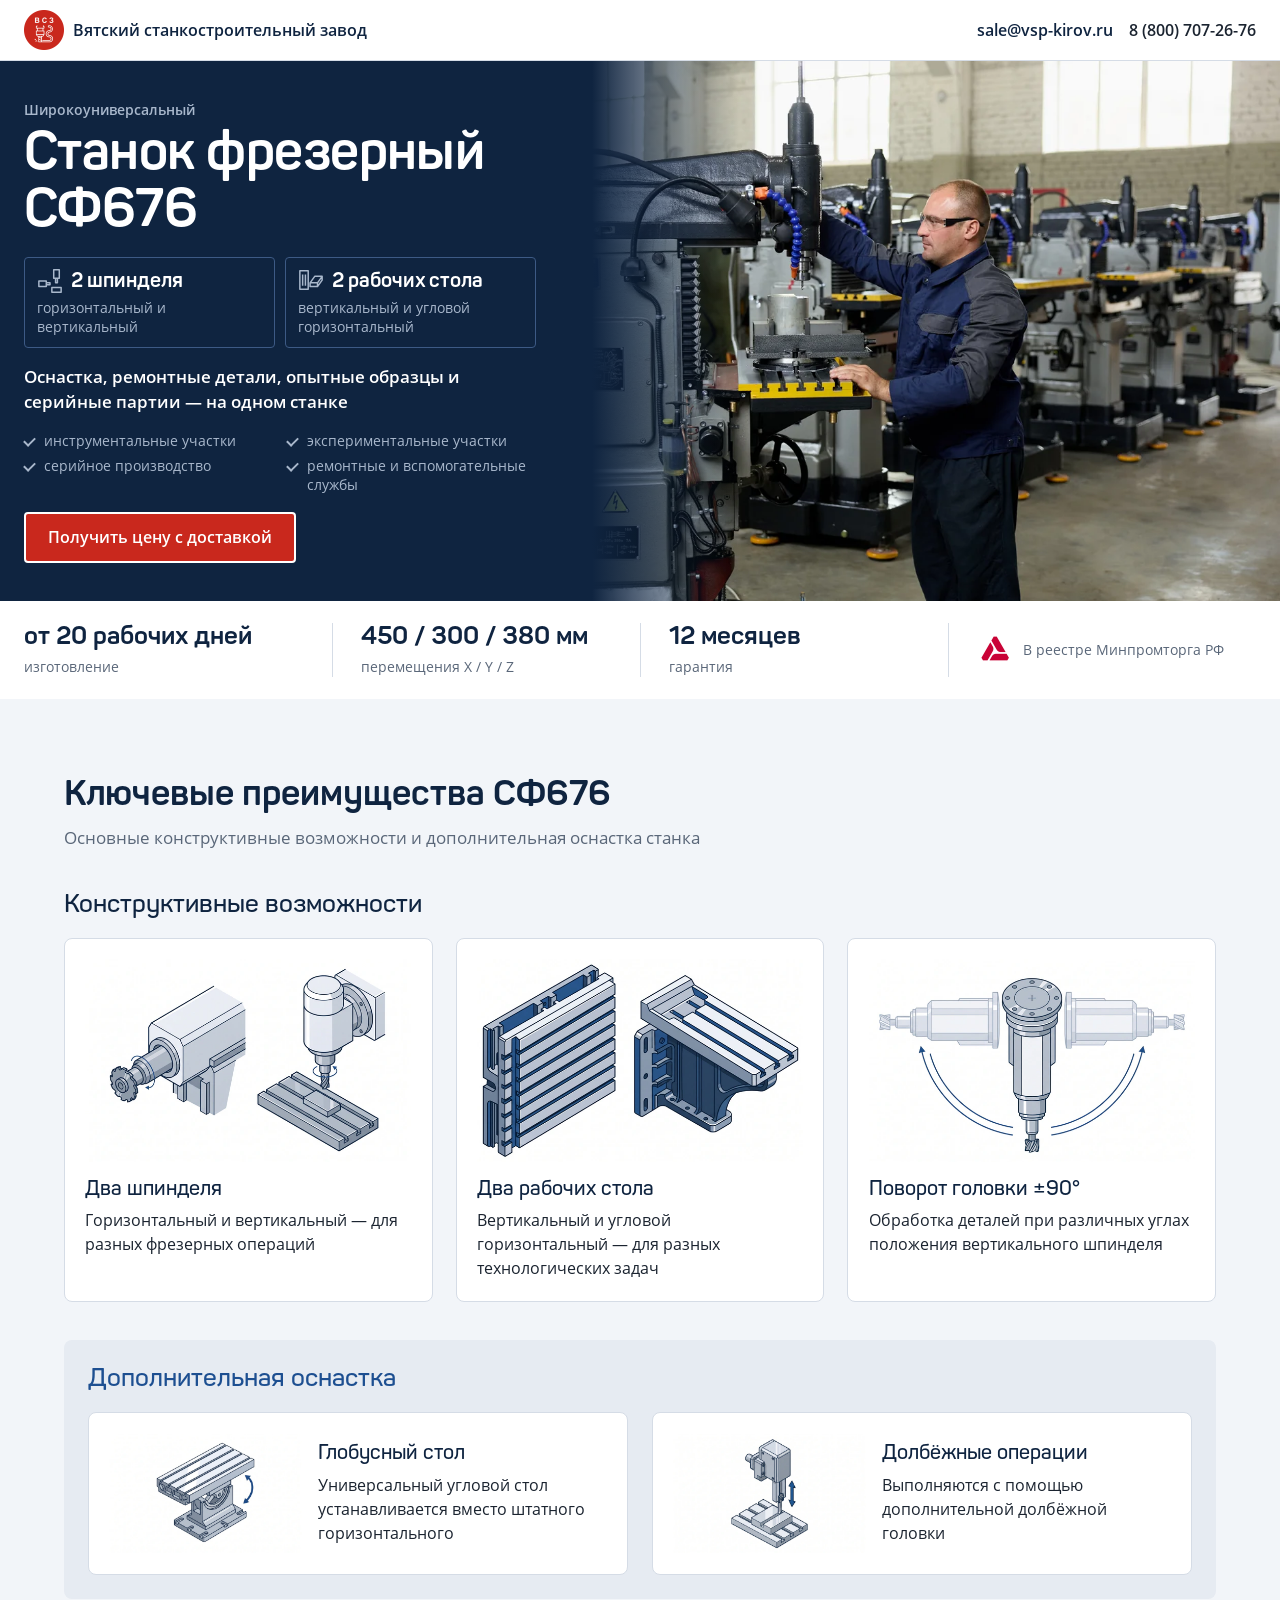
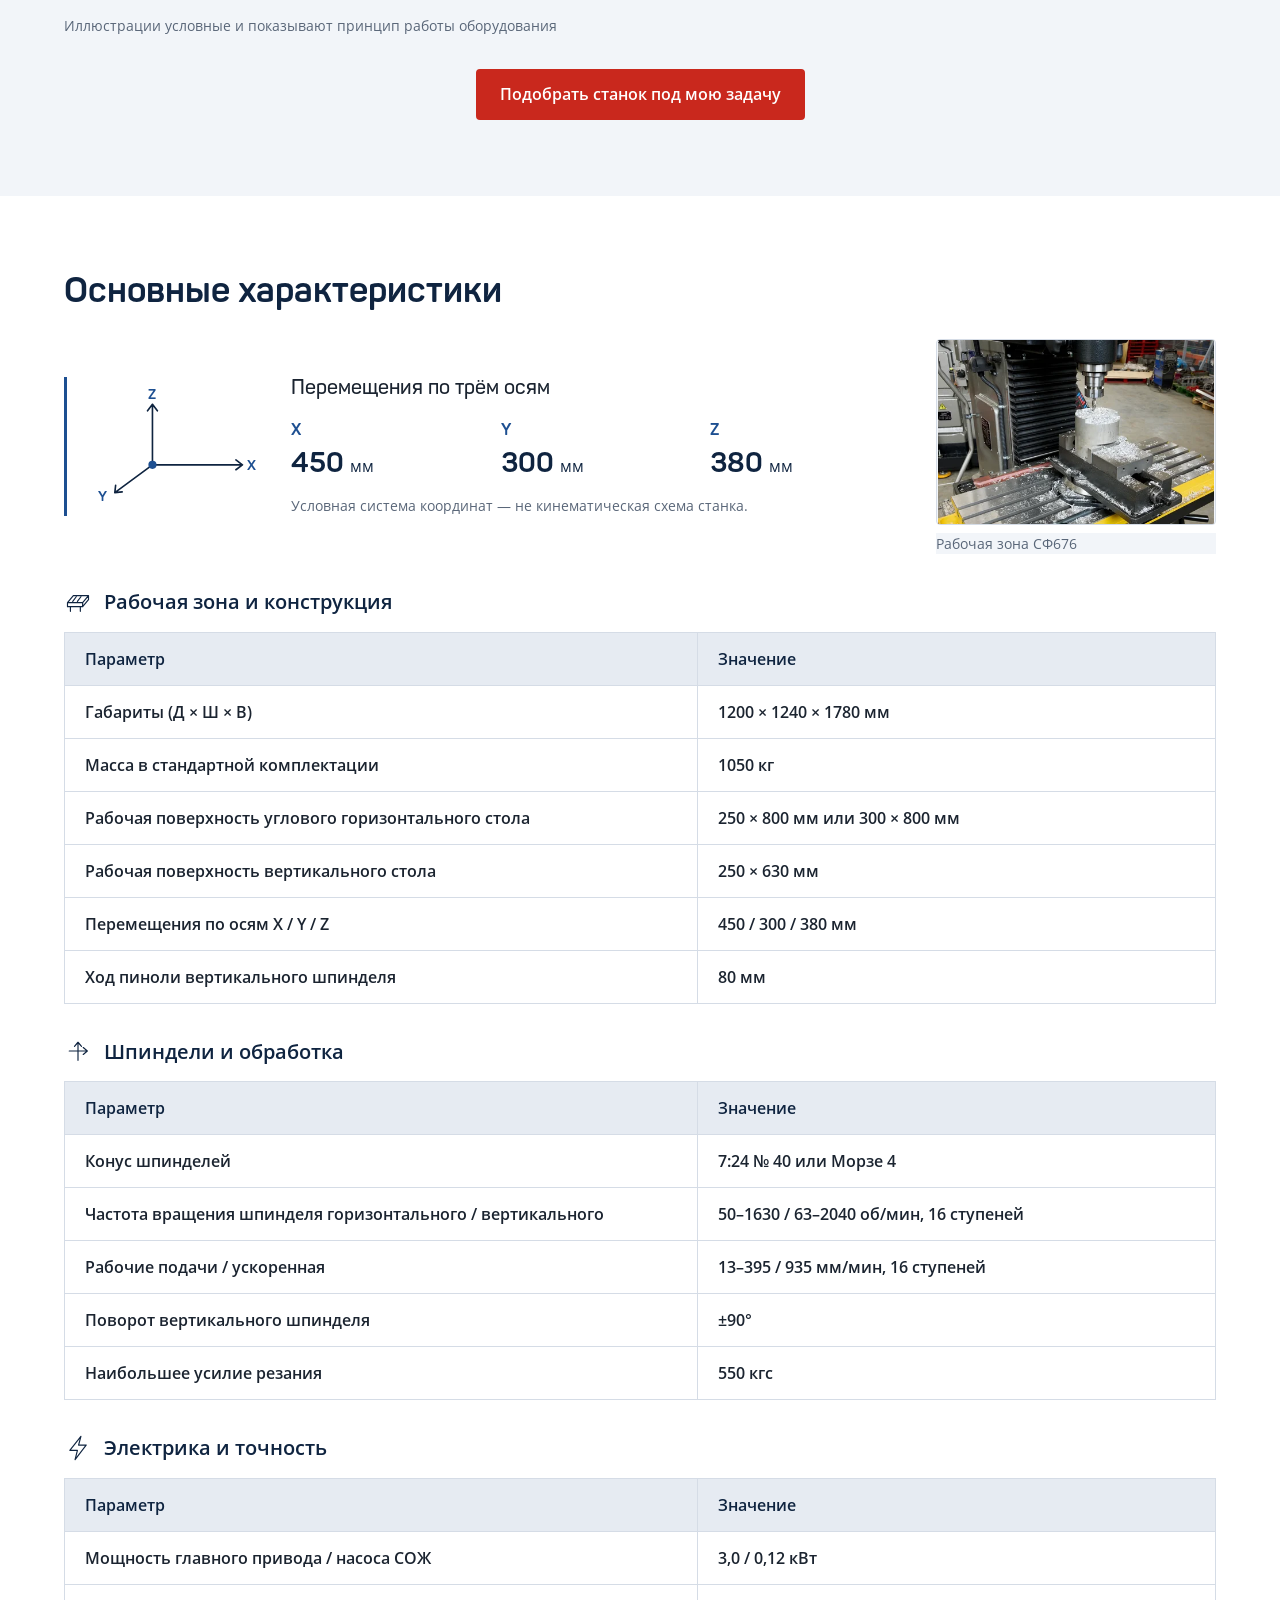
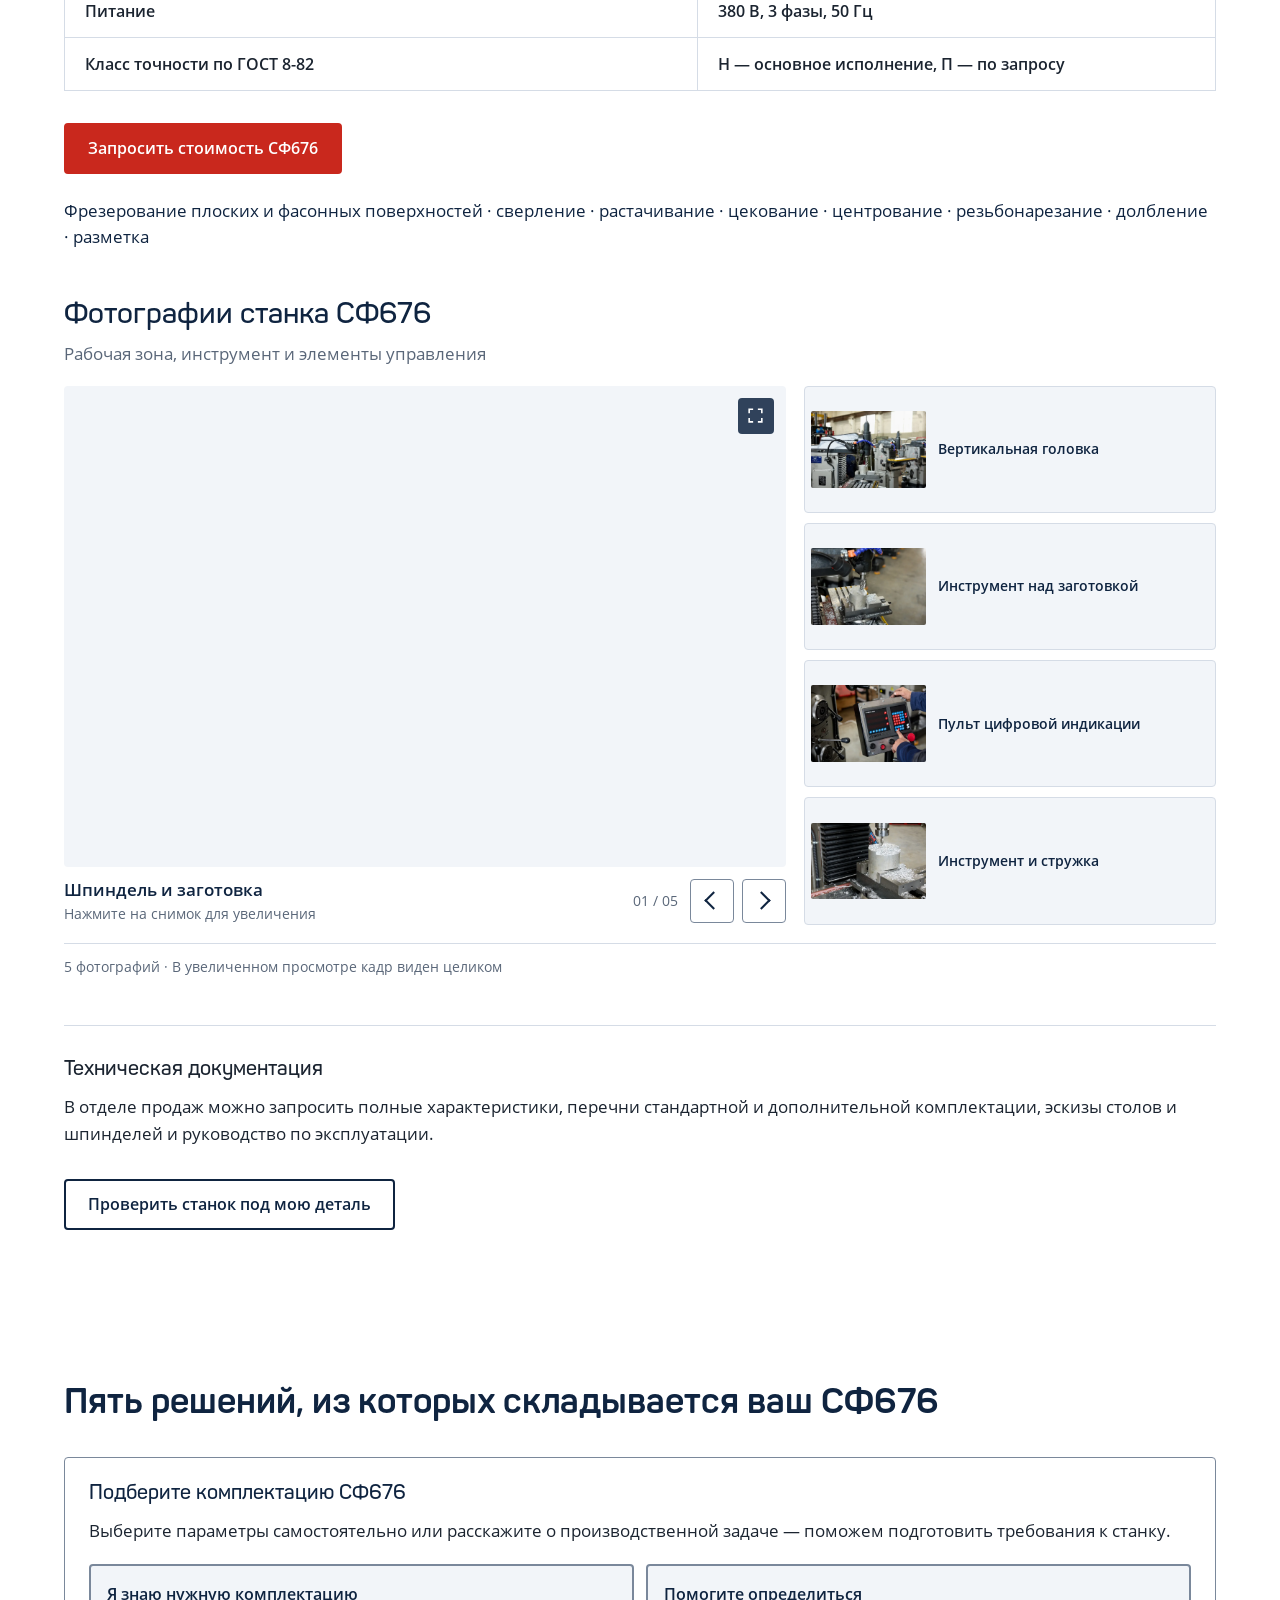
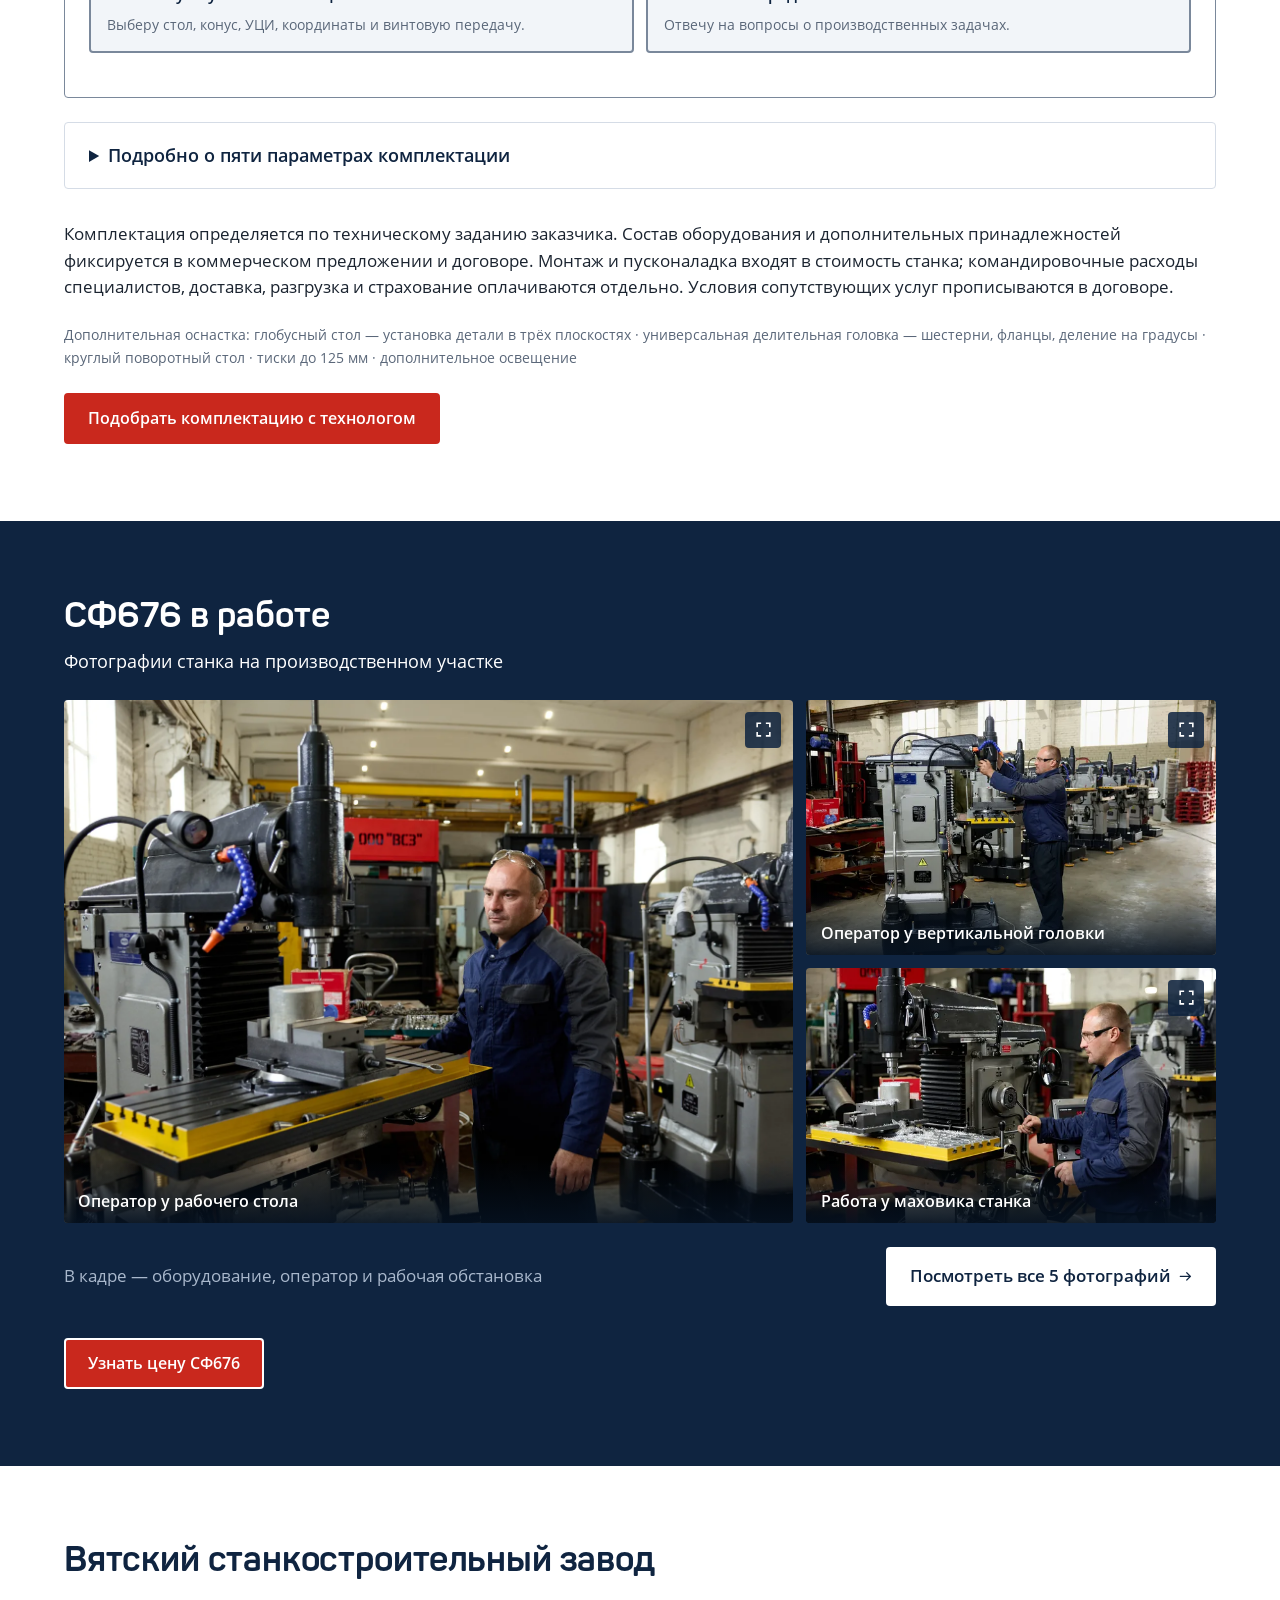
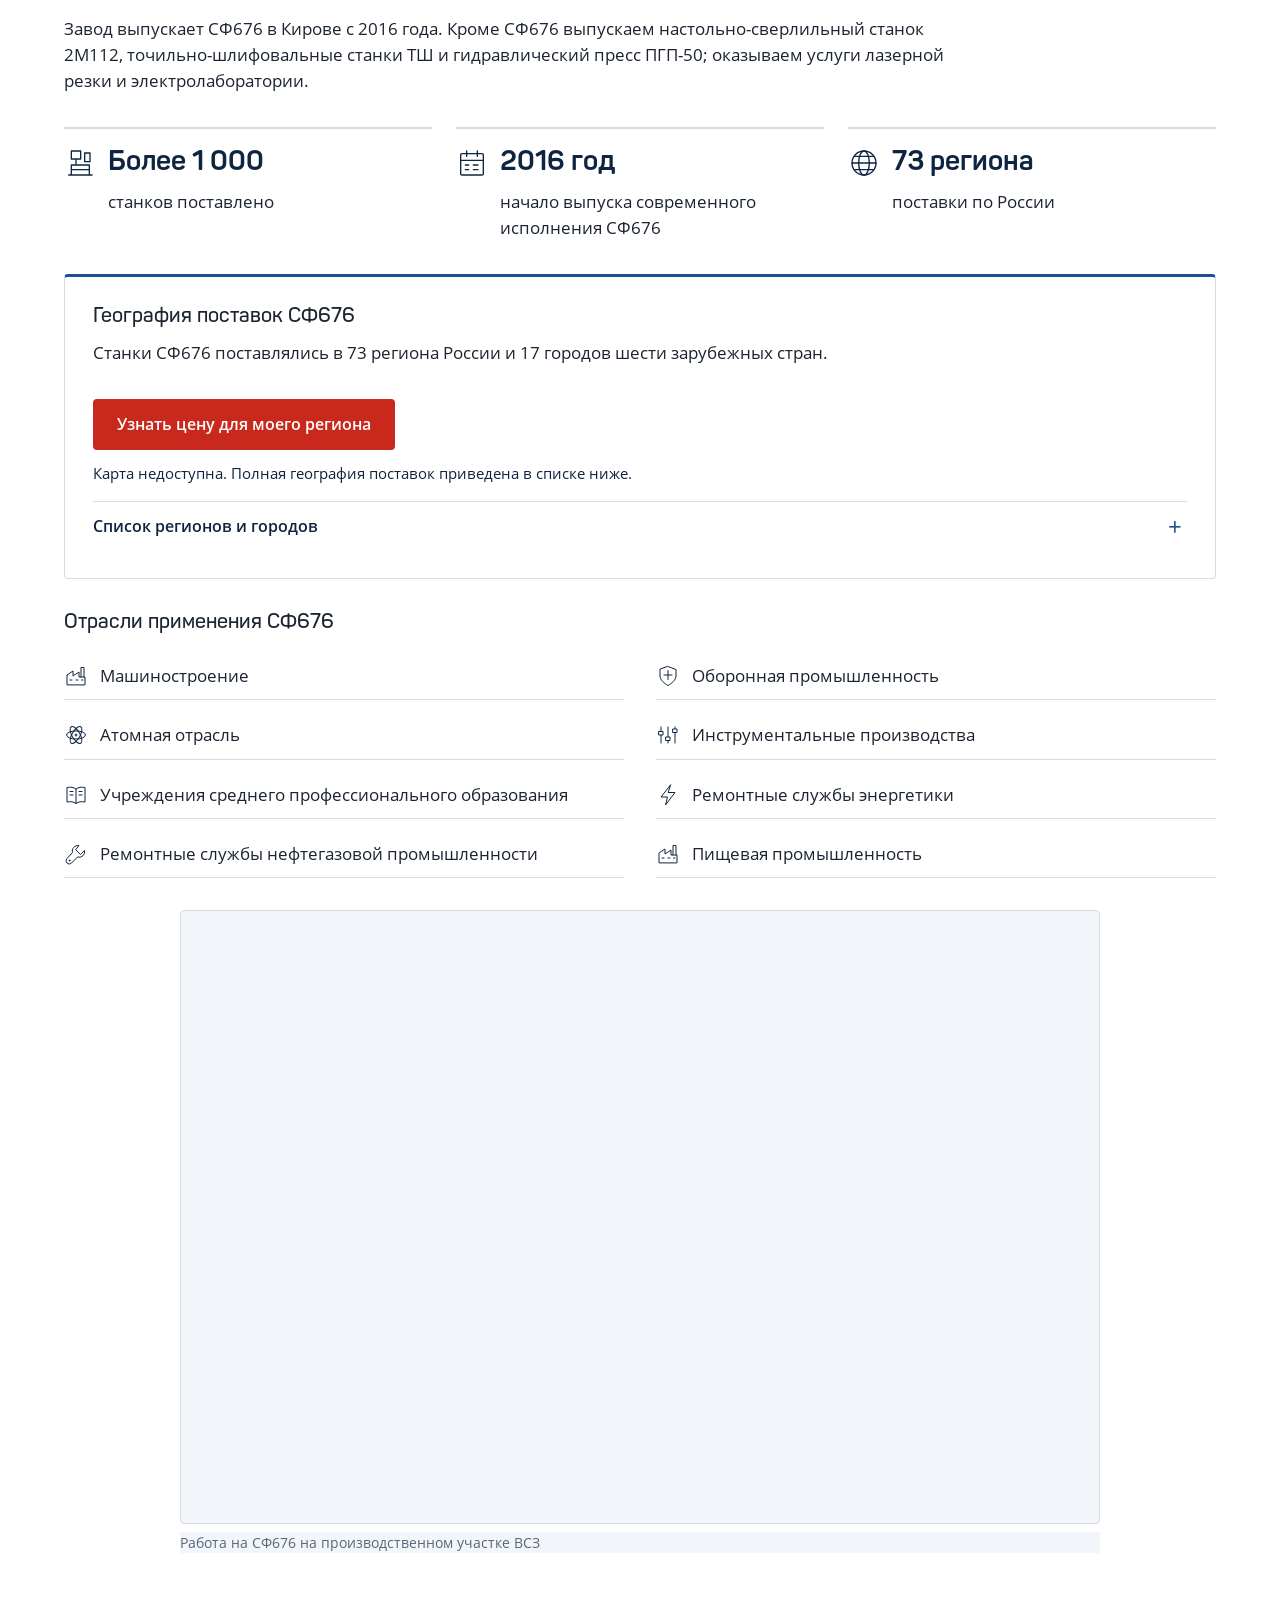
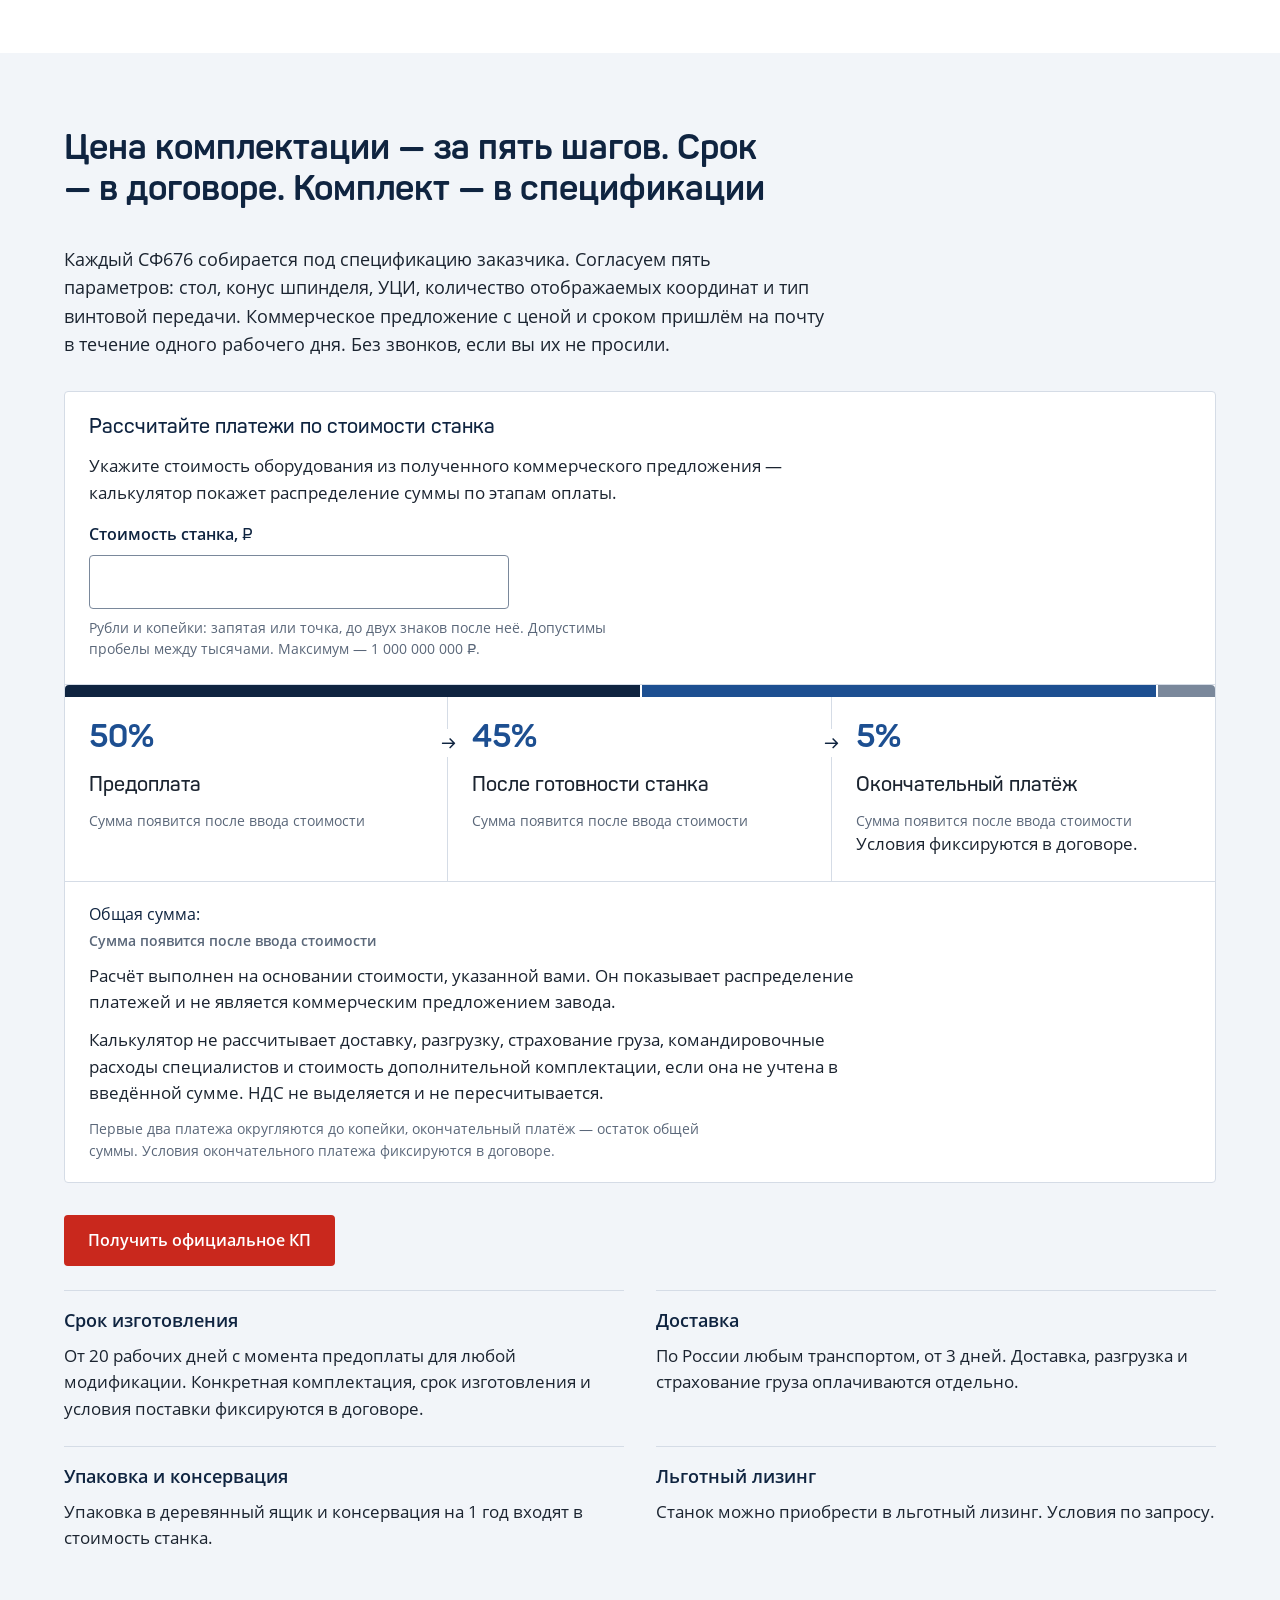
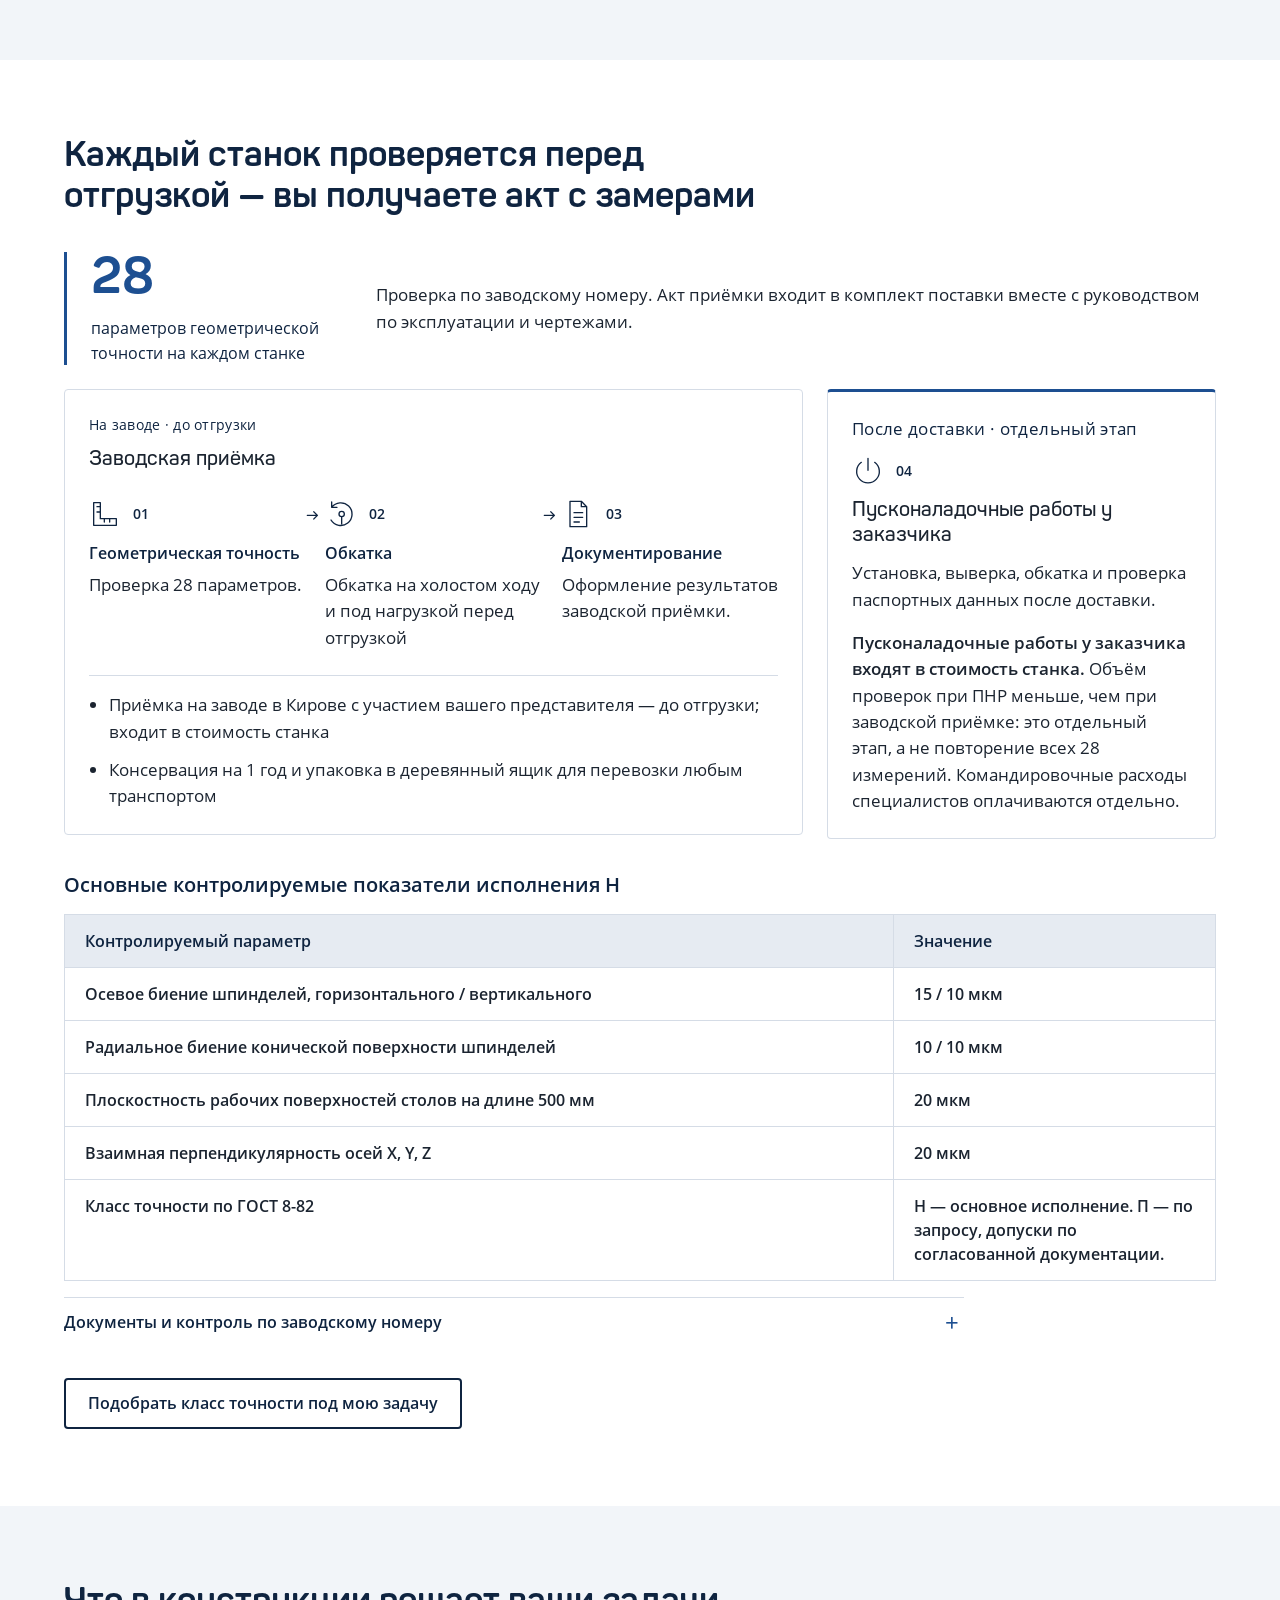
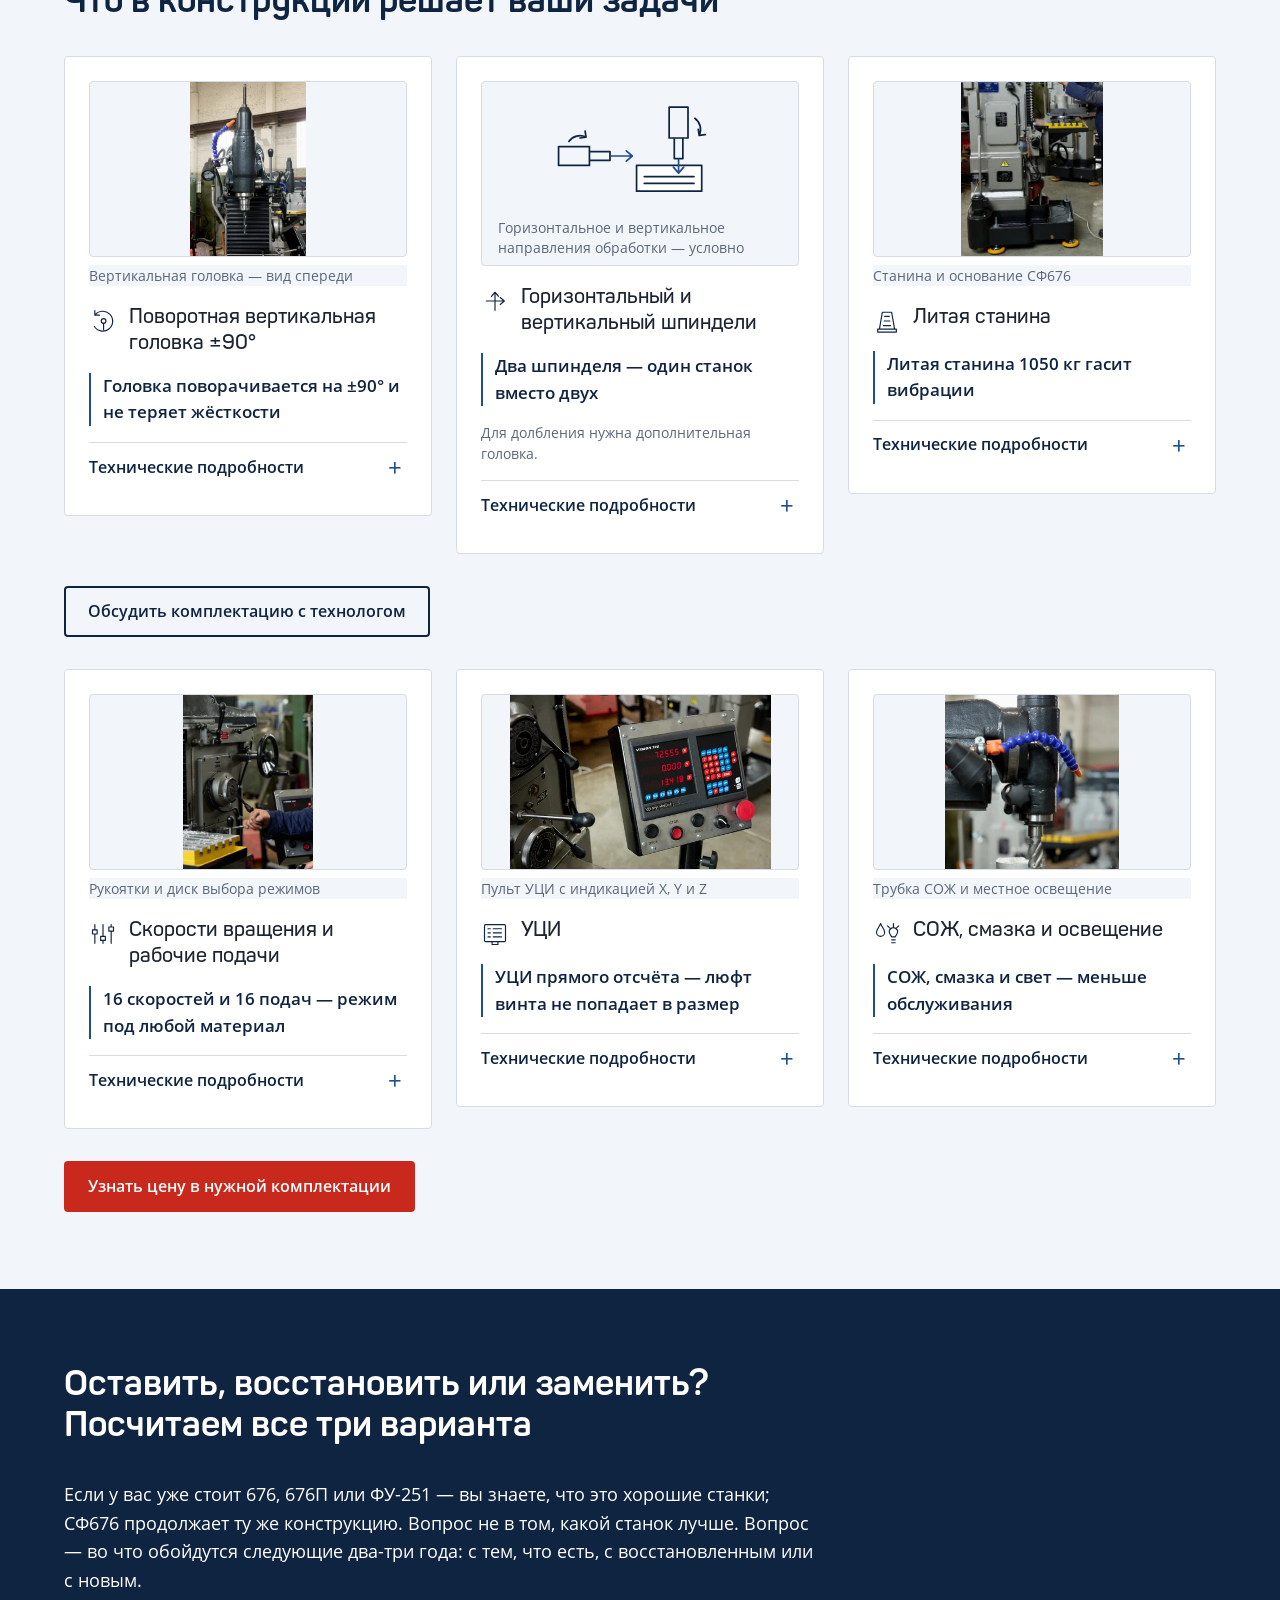
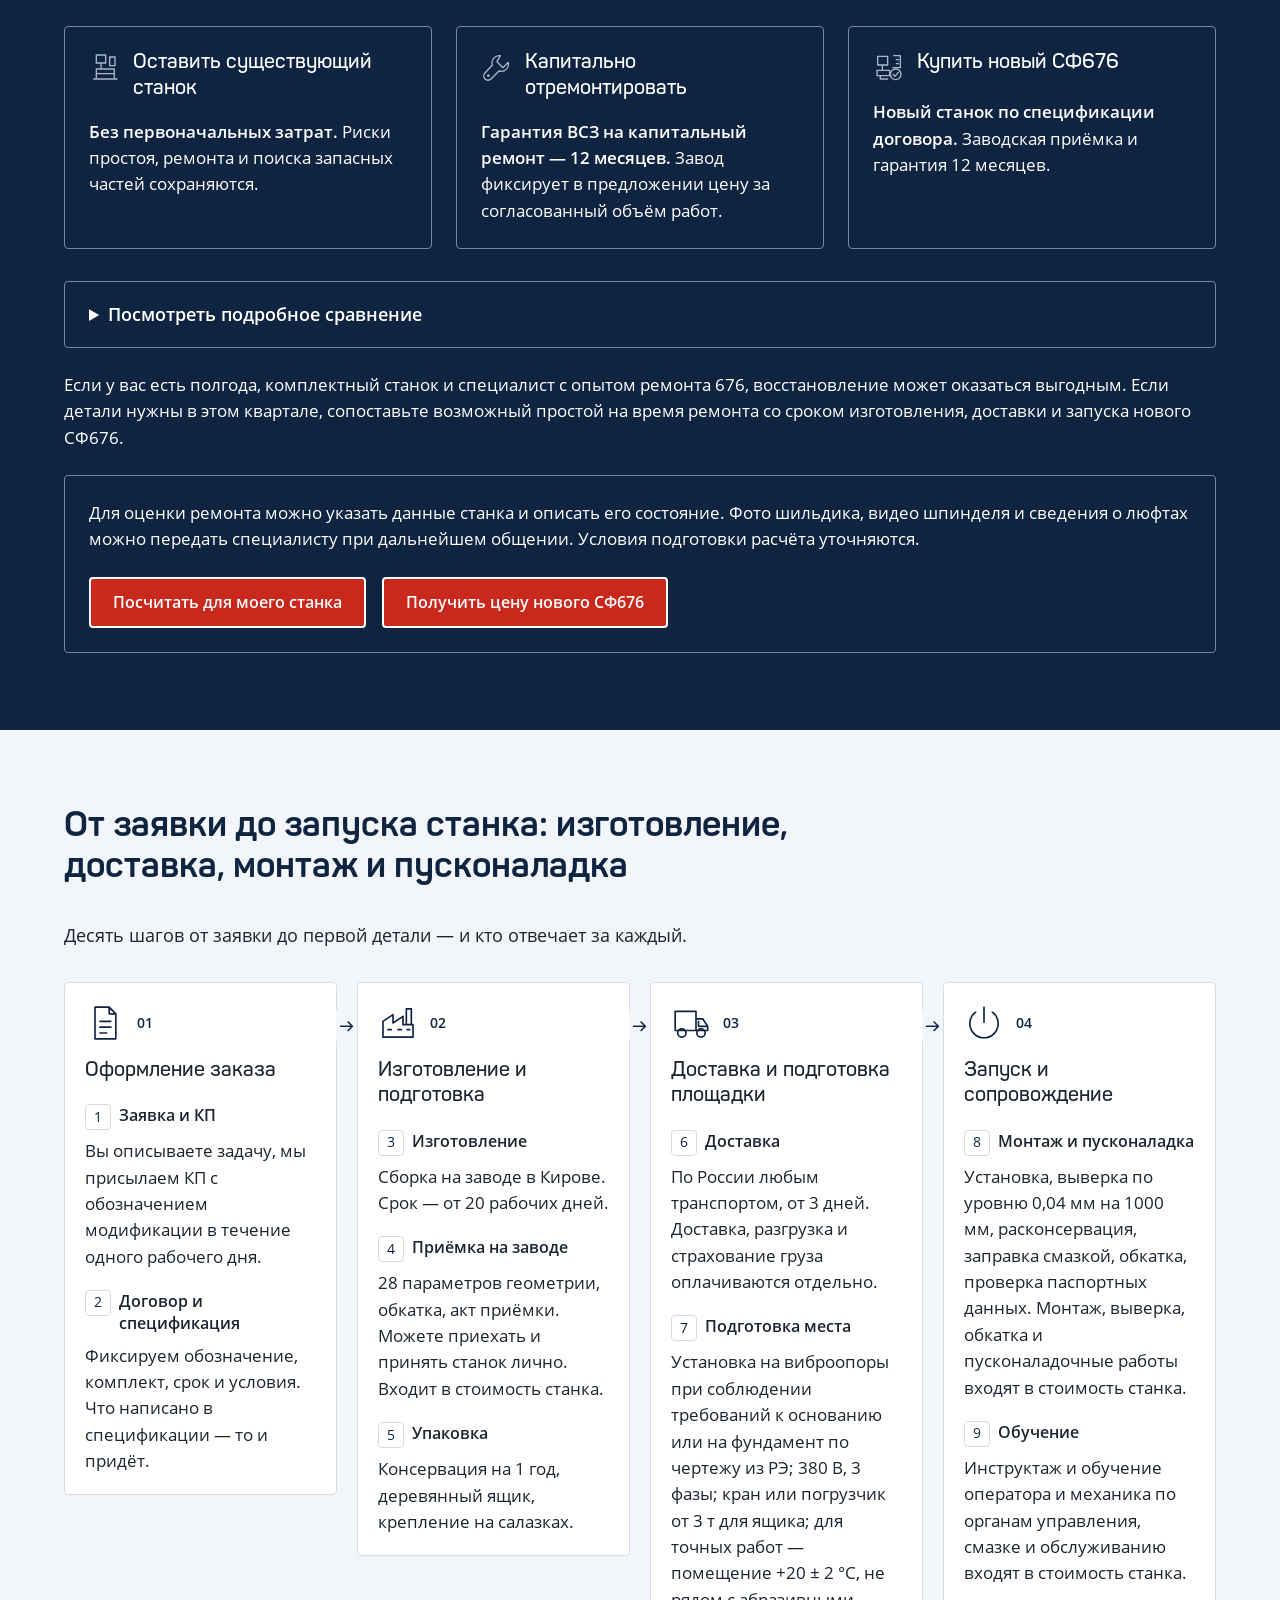
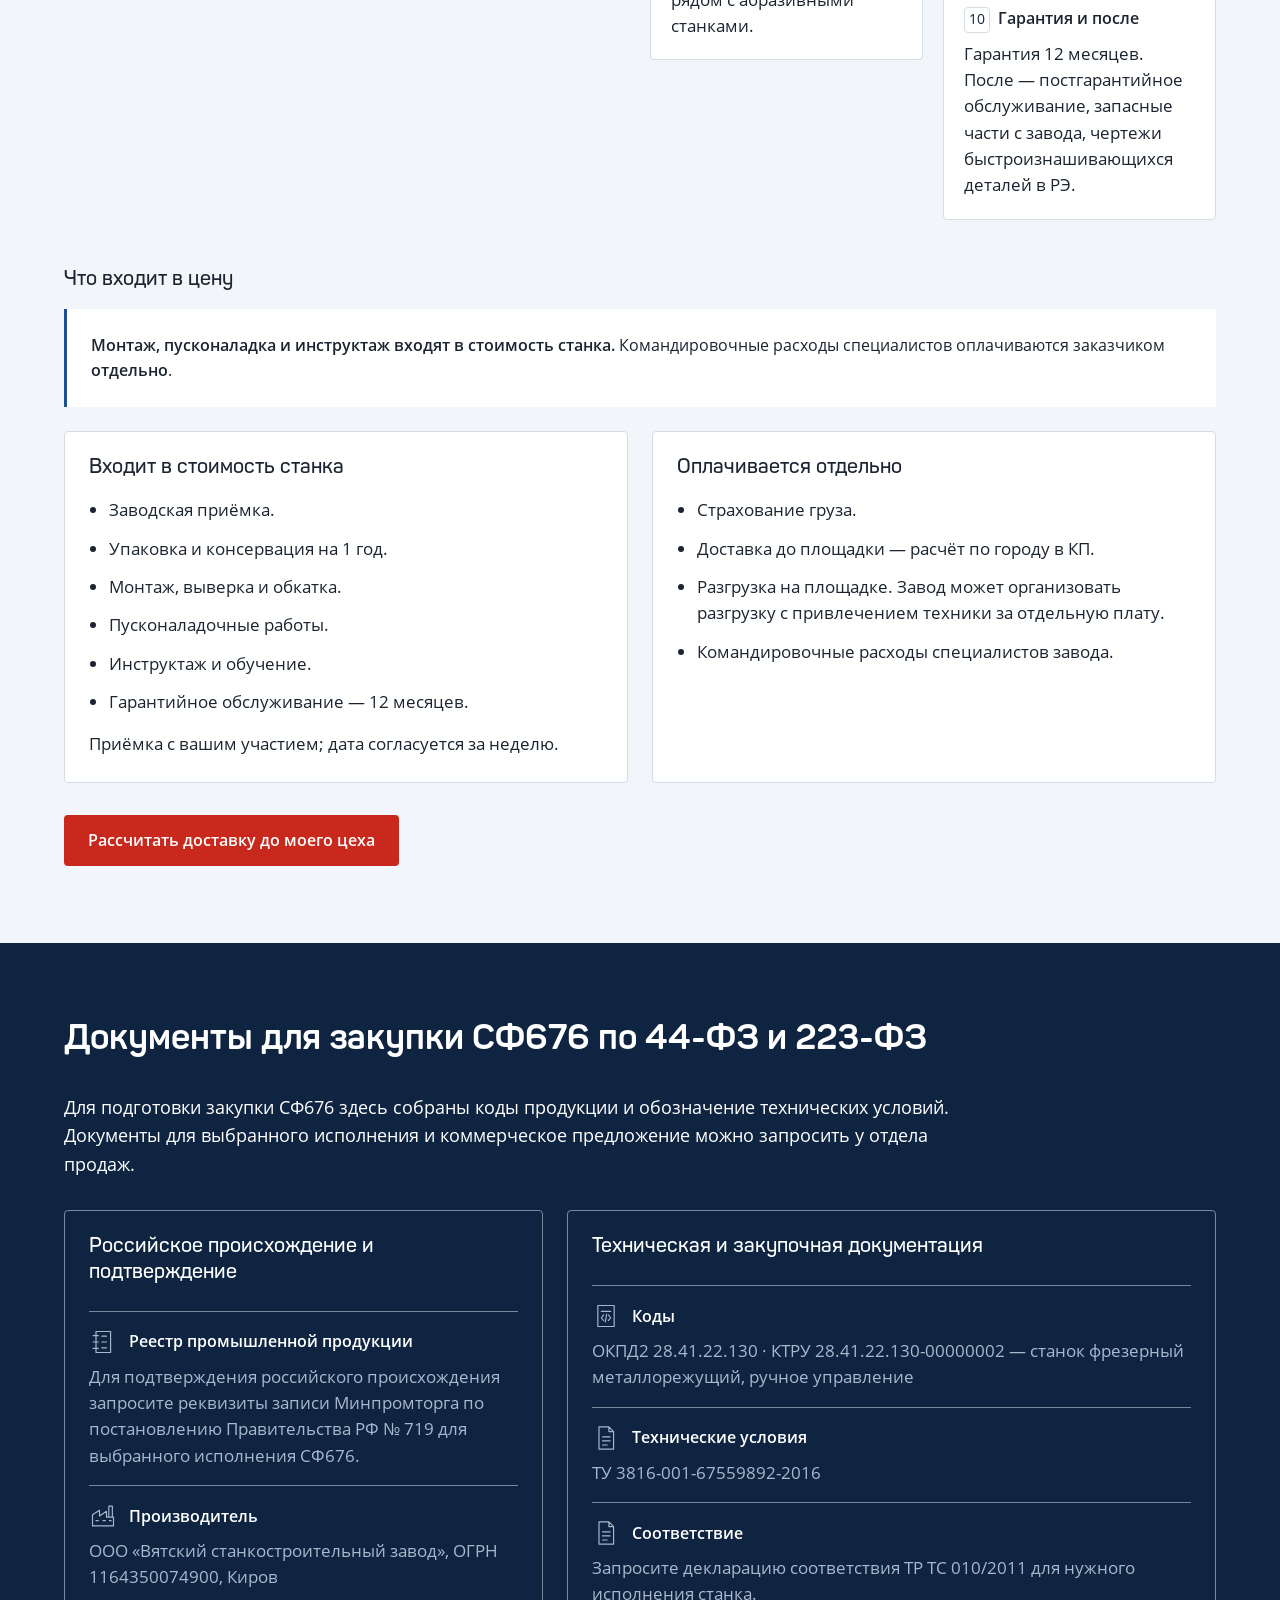
==== commit 848333ab: "Polish request modals and center advantages CTA" ====
--- a/index.html
+++ b/index.html
@@ -673,6 +673,7 @@
 }
 
 .section-cta{margin-top:var(--ui-space-4);text-align:left}
+#advantages .section-cta{text-align:center}
 @media (max-width:568px){.section-cta .btn{width:100%;min-height:48px;white-space:normal}}
 .sticky .header-email{display:none}
 @media (min-width:1024px){
@@ -825,7 +826,7 @@
     </section>
     <p class="adv-note">Иллюстрации условные и показывают принцип работы оборудования</p>
     <div class="section-cta">
-      <a class="btn out" href="#order" data-request-form="configuration_help" data-source-section="advantages" data-source-cta="advantages-consult">Подобрать станок под мою задачу</a>
+      <a class="btn red" href="#order" data-request-form="configuration_help" data-source-section="advantages" data-source-cta="advantages-consult">Подобрать станок под мою задачу</a>
     </div>
   </div>
 </section>
--- a/assets/css/request-forms.css
+++ b/assets/css/request-forms.css
@@ -15,6 +15,8 @@
 .request-field:not(fieldset){display:flex;flex-direction:column}
 .request-field:not(fieldset) > label{flex:1}
 .request-field-wide{grid-column:1/-1}
+.request-fields > .request-field-wide + .request-field:not(.request-field-wide):last-of-type{grid-column:1/-1}
+.request-dialog .request-details{margin-bottom:0}
 .request-field:not(fieldset) > label,.request-field > legend{display:block;font-weight:600;margin-bottom:6px;color:var(--navy)}
 .request-field small{font-weight:400;font-size:.875rem}
 .request-required{color:var(--red)}
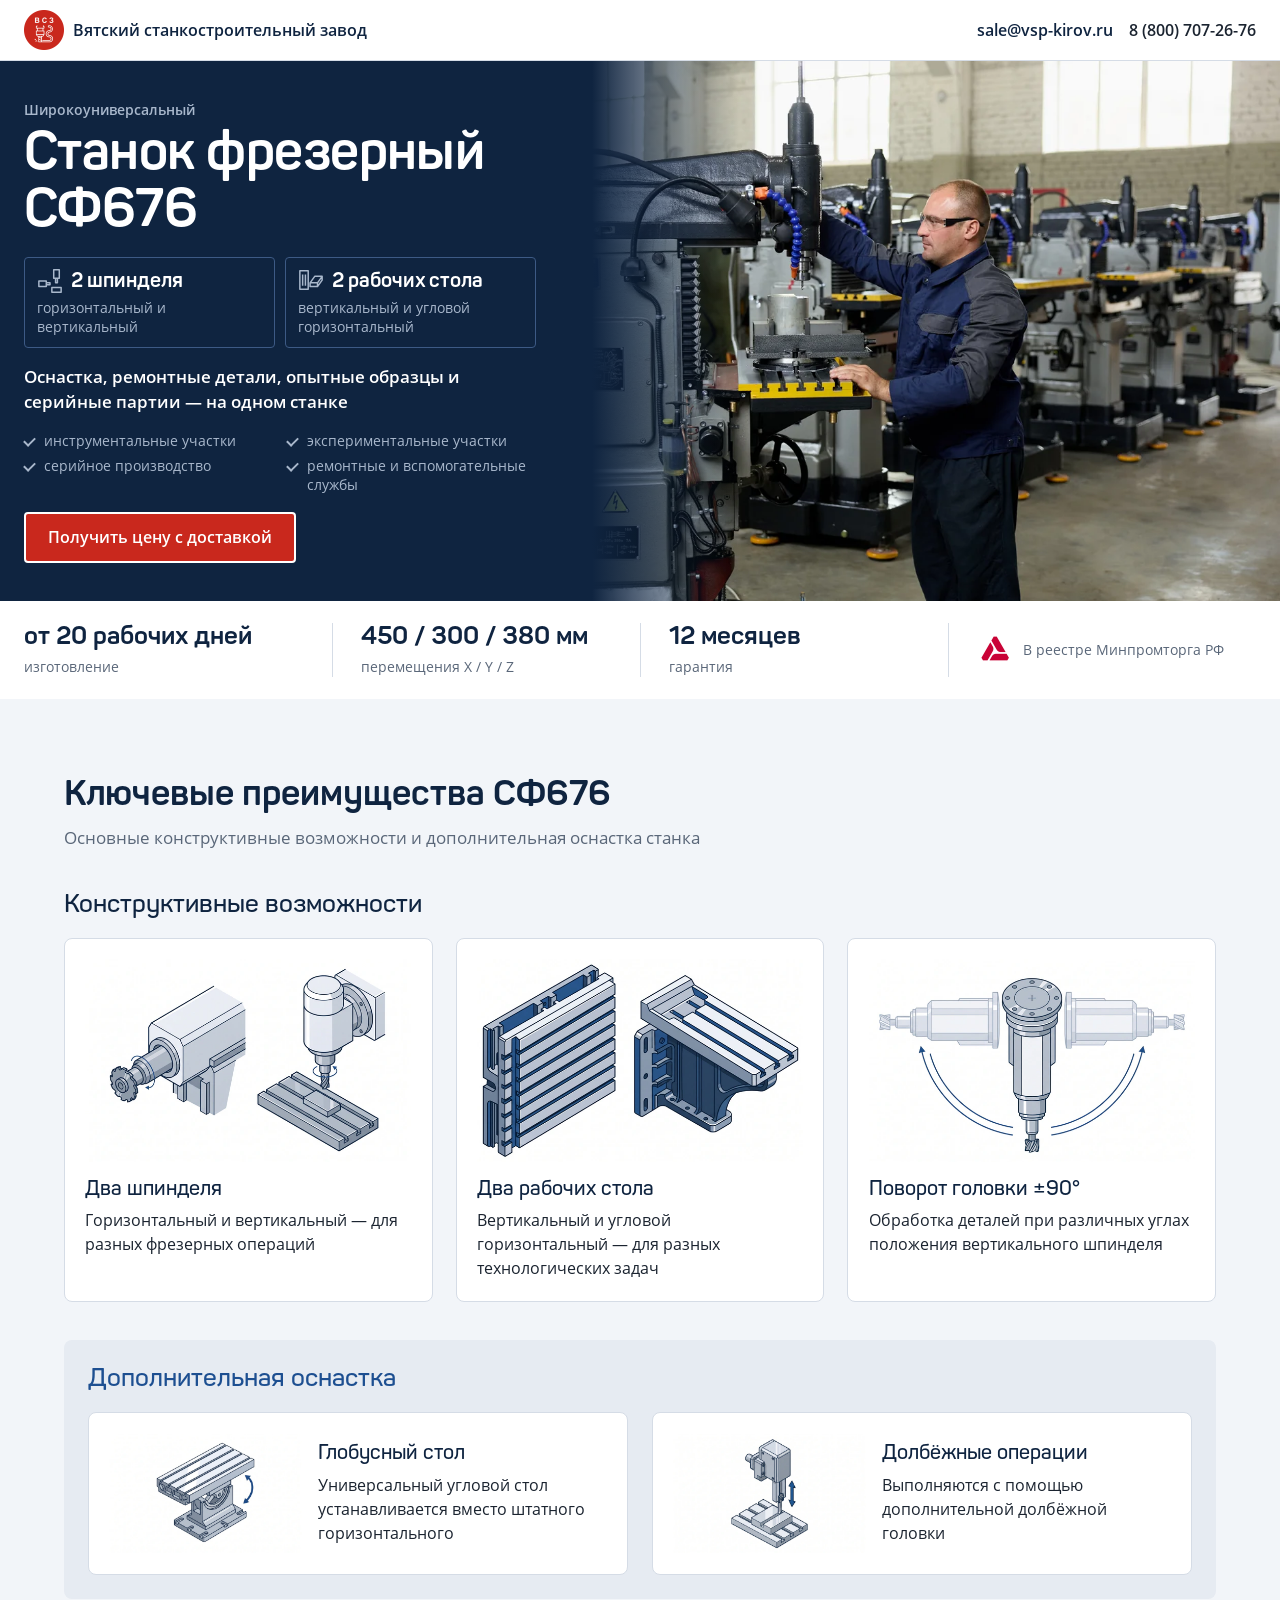
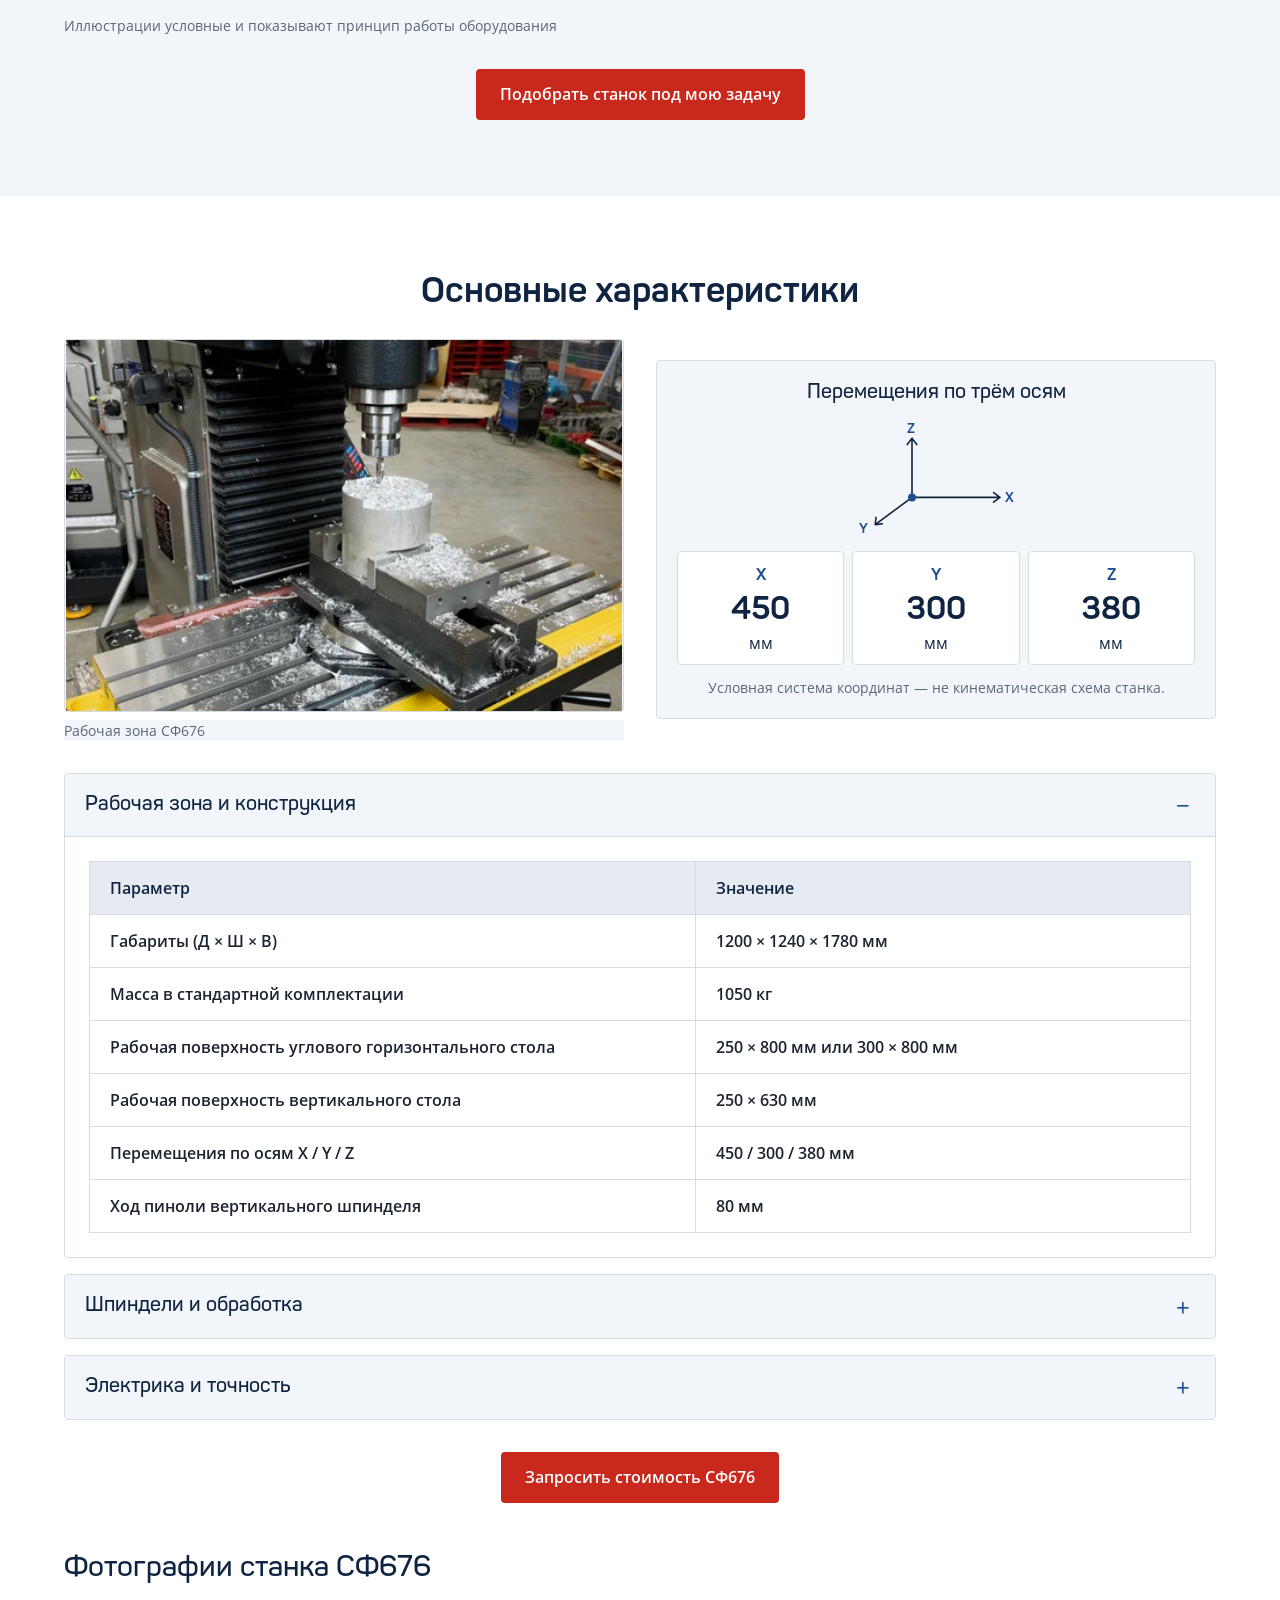
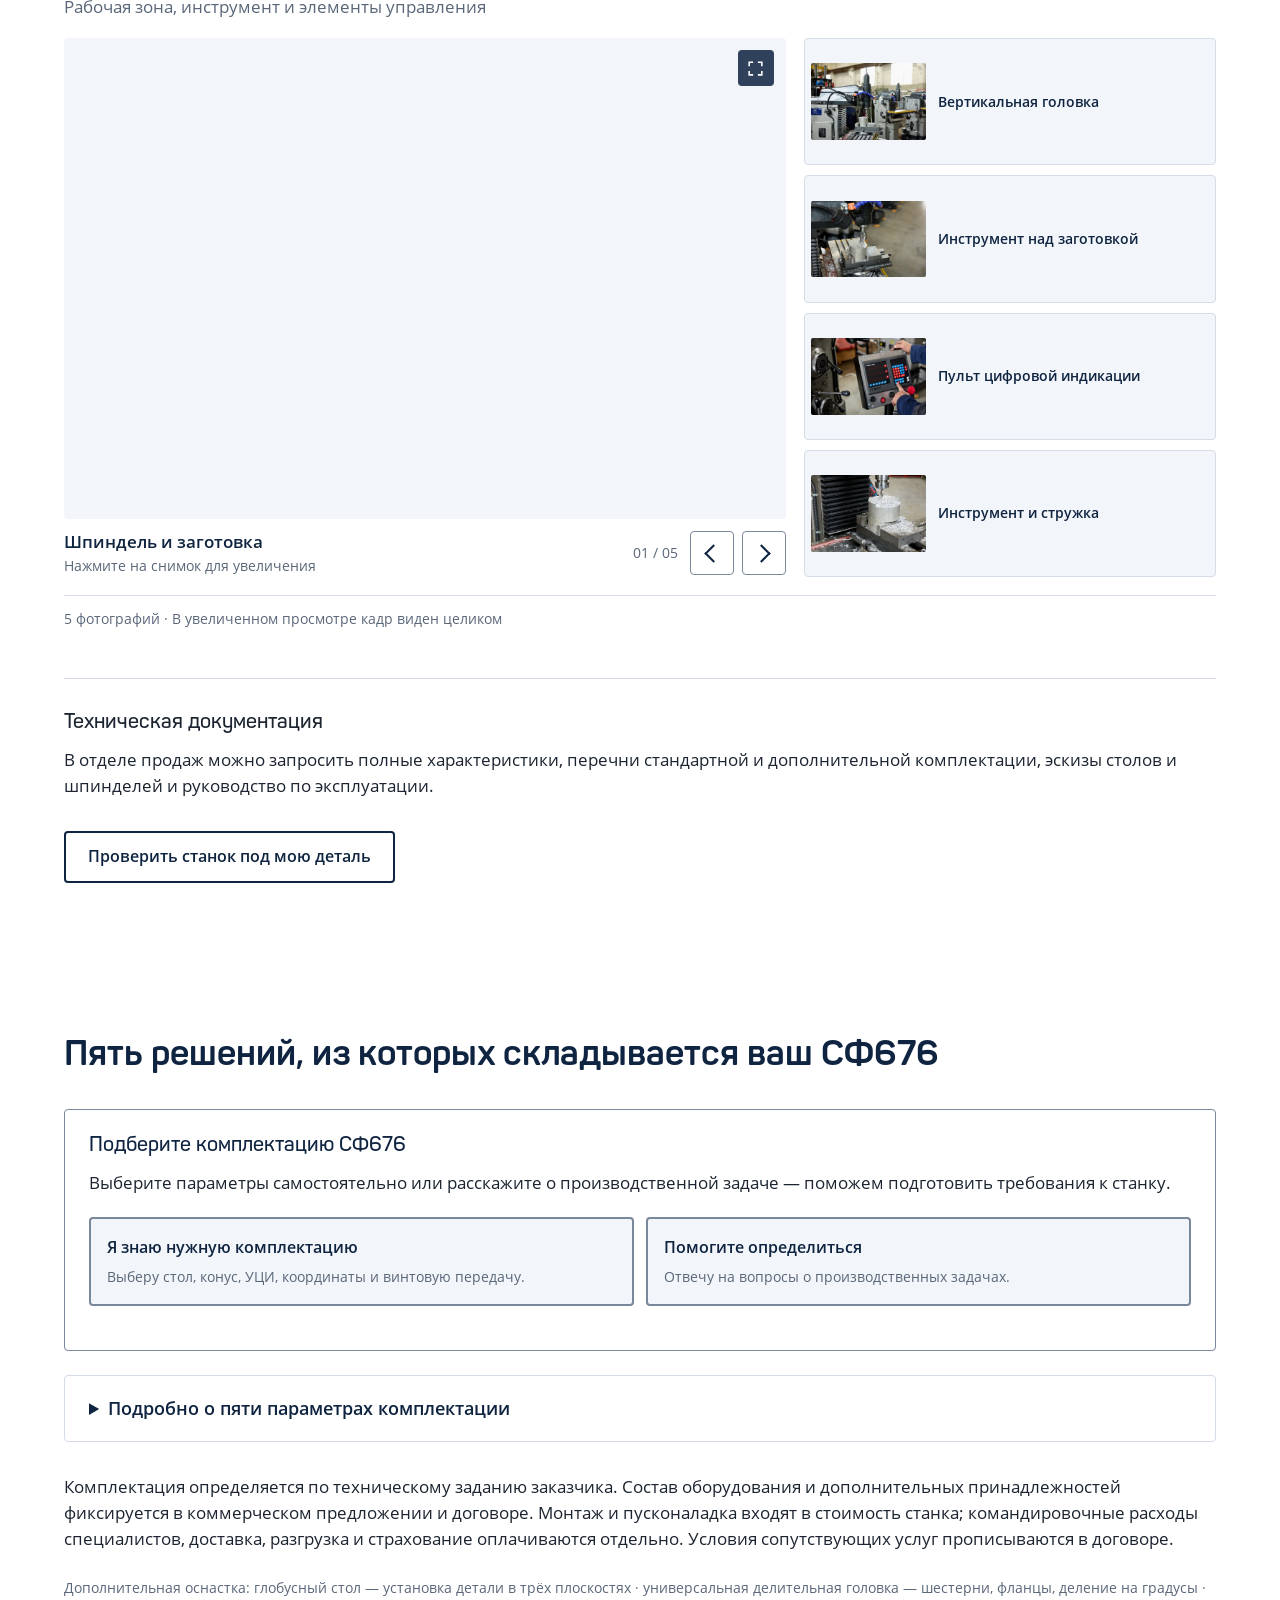
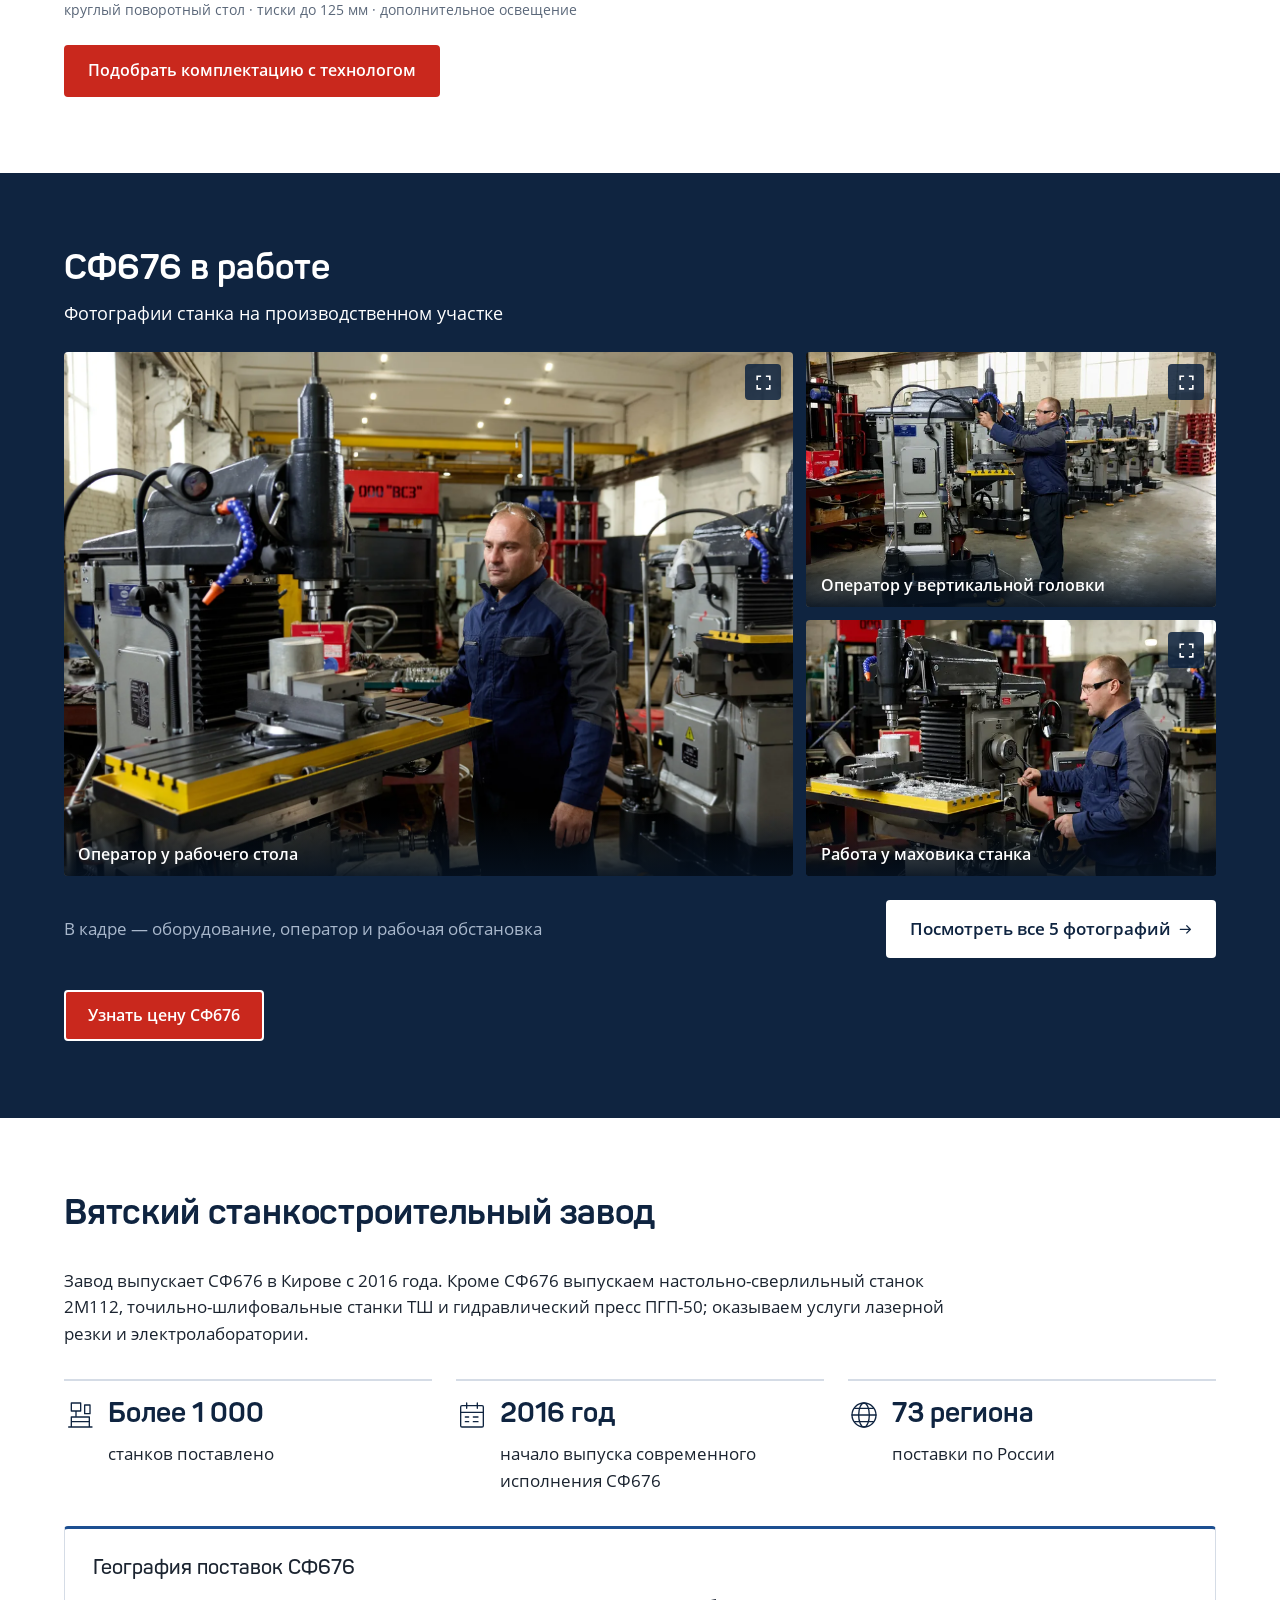
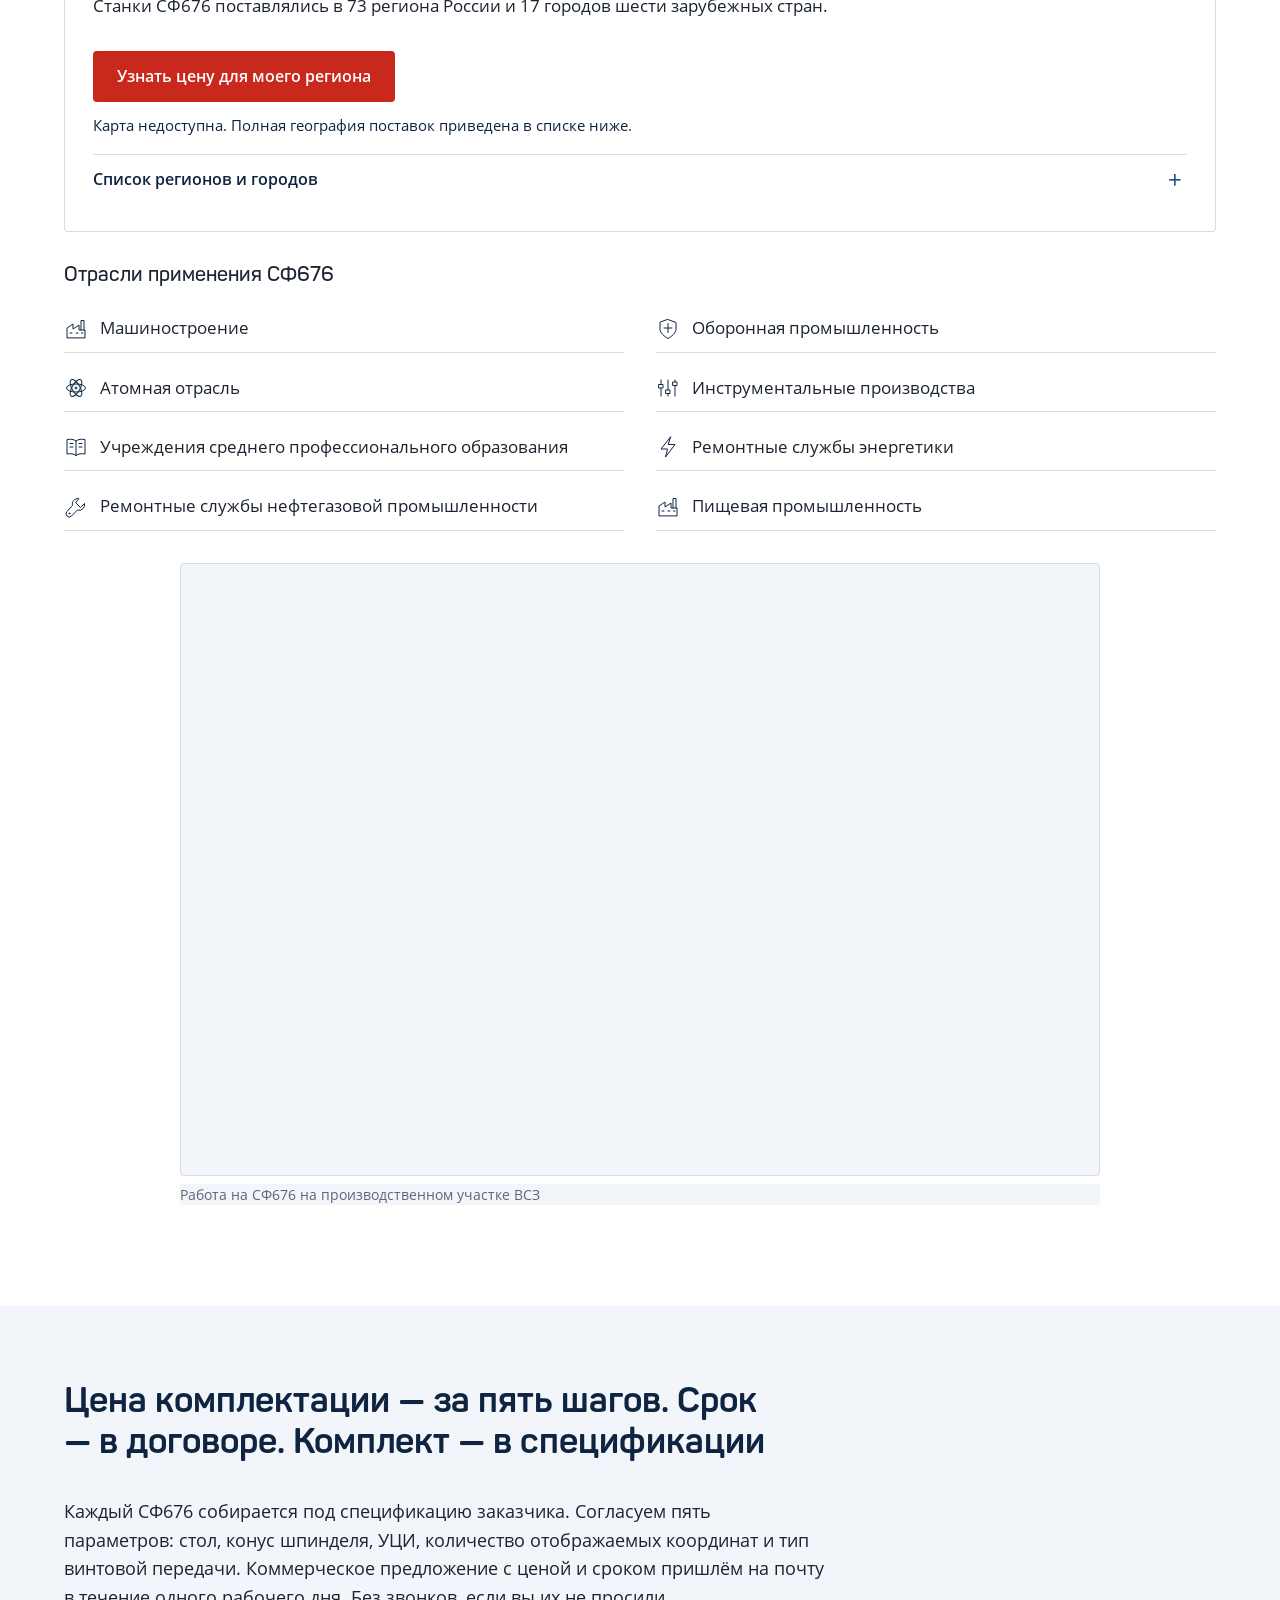
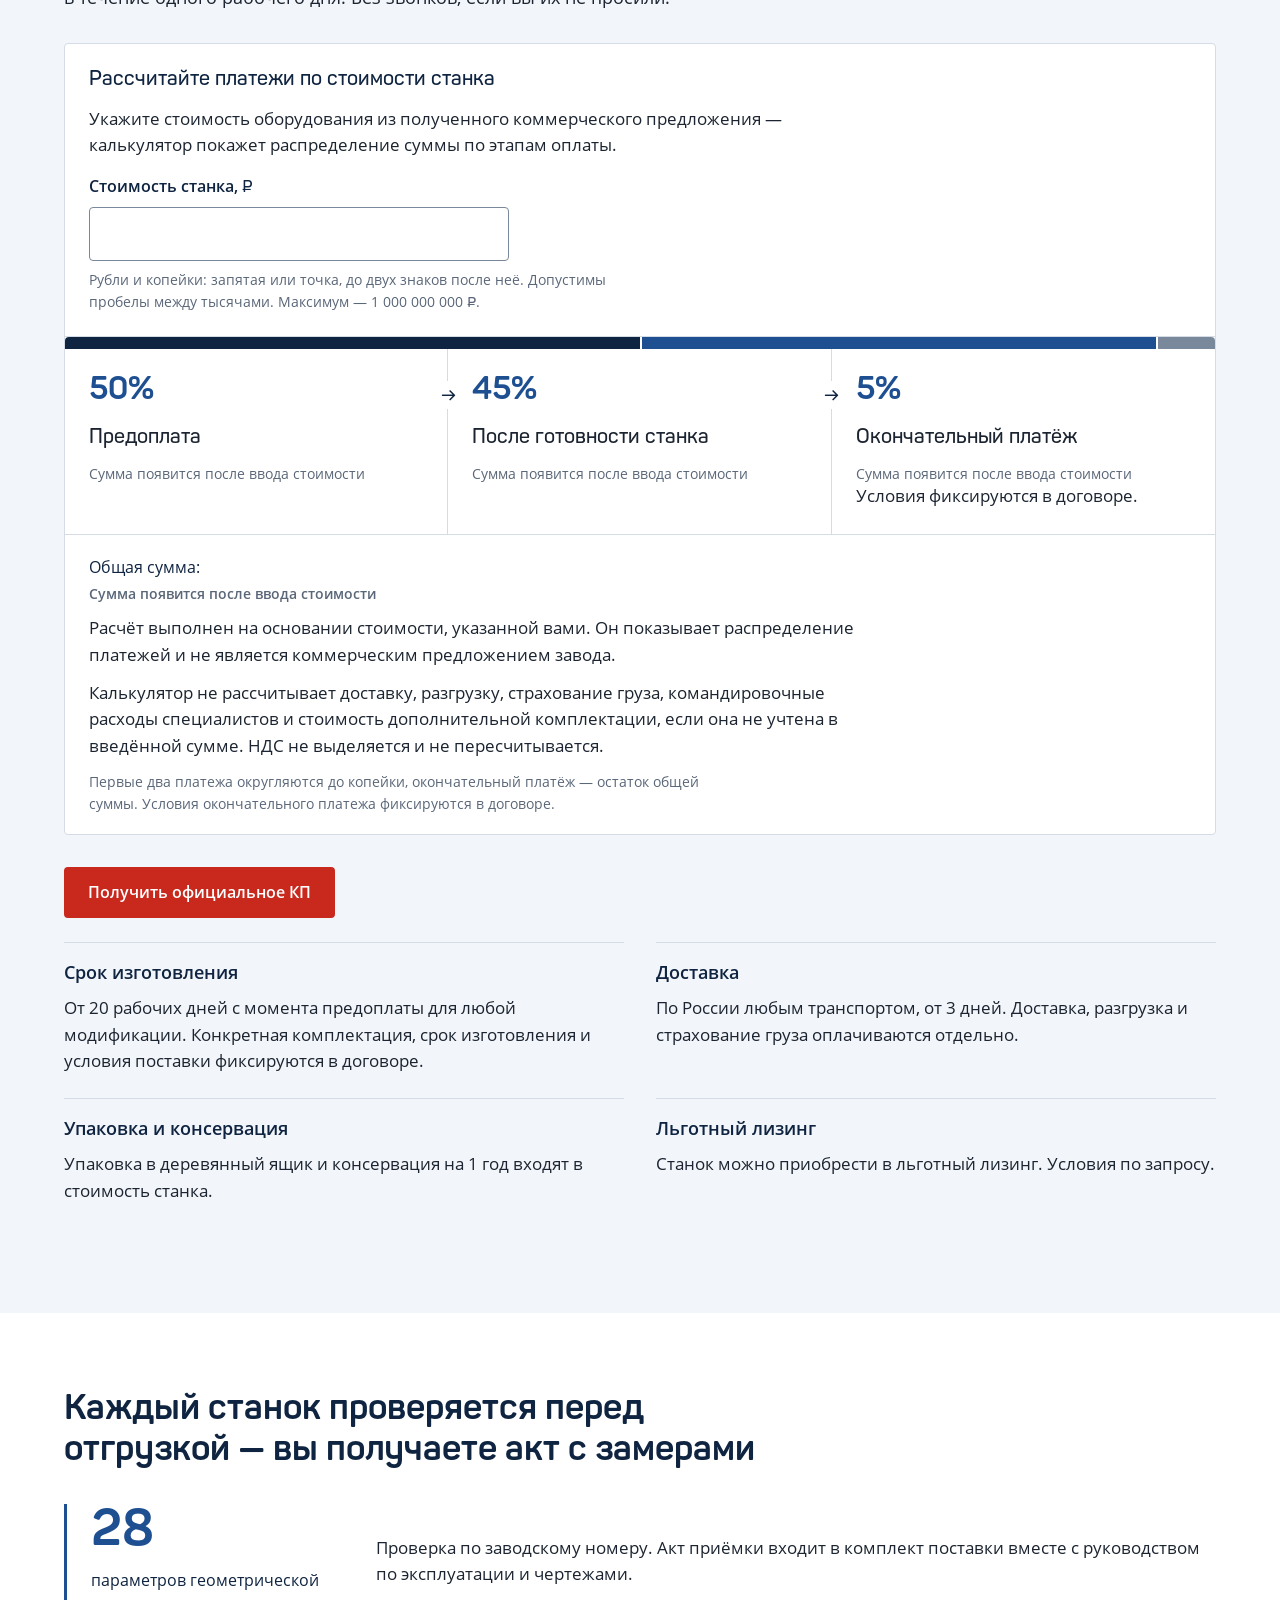
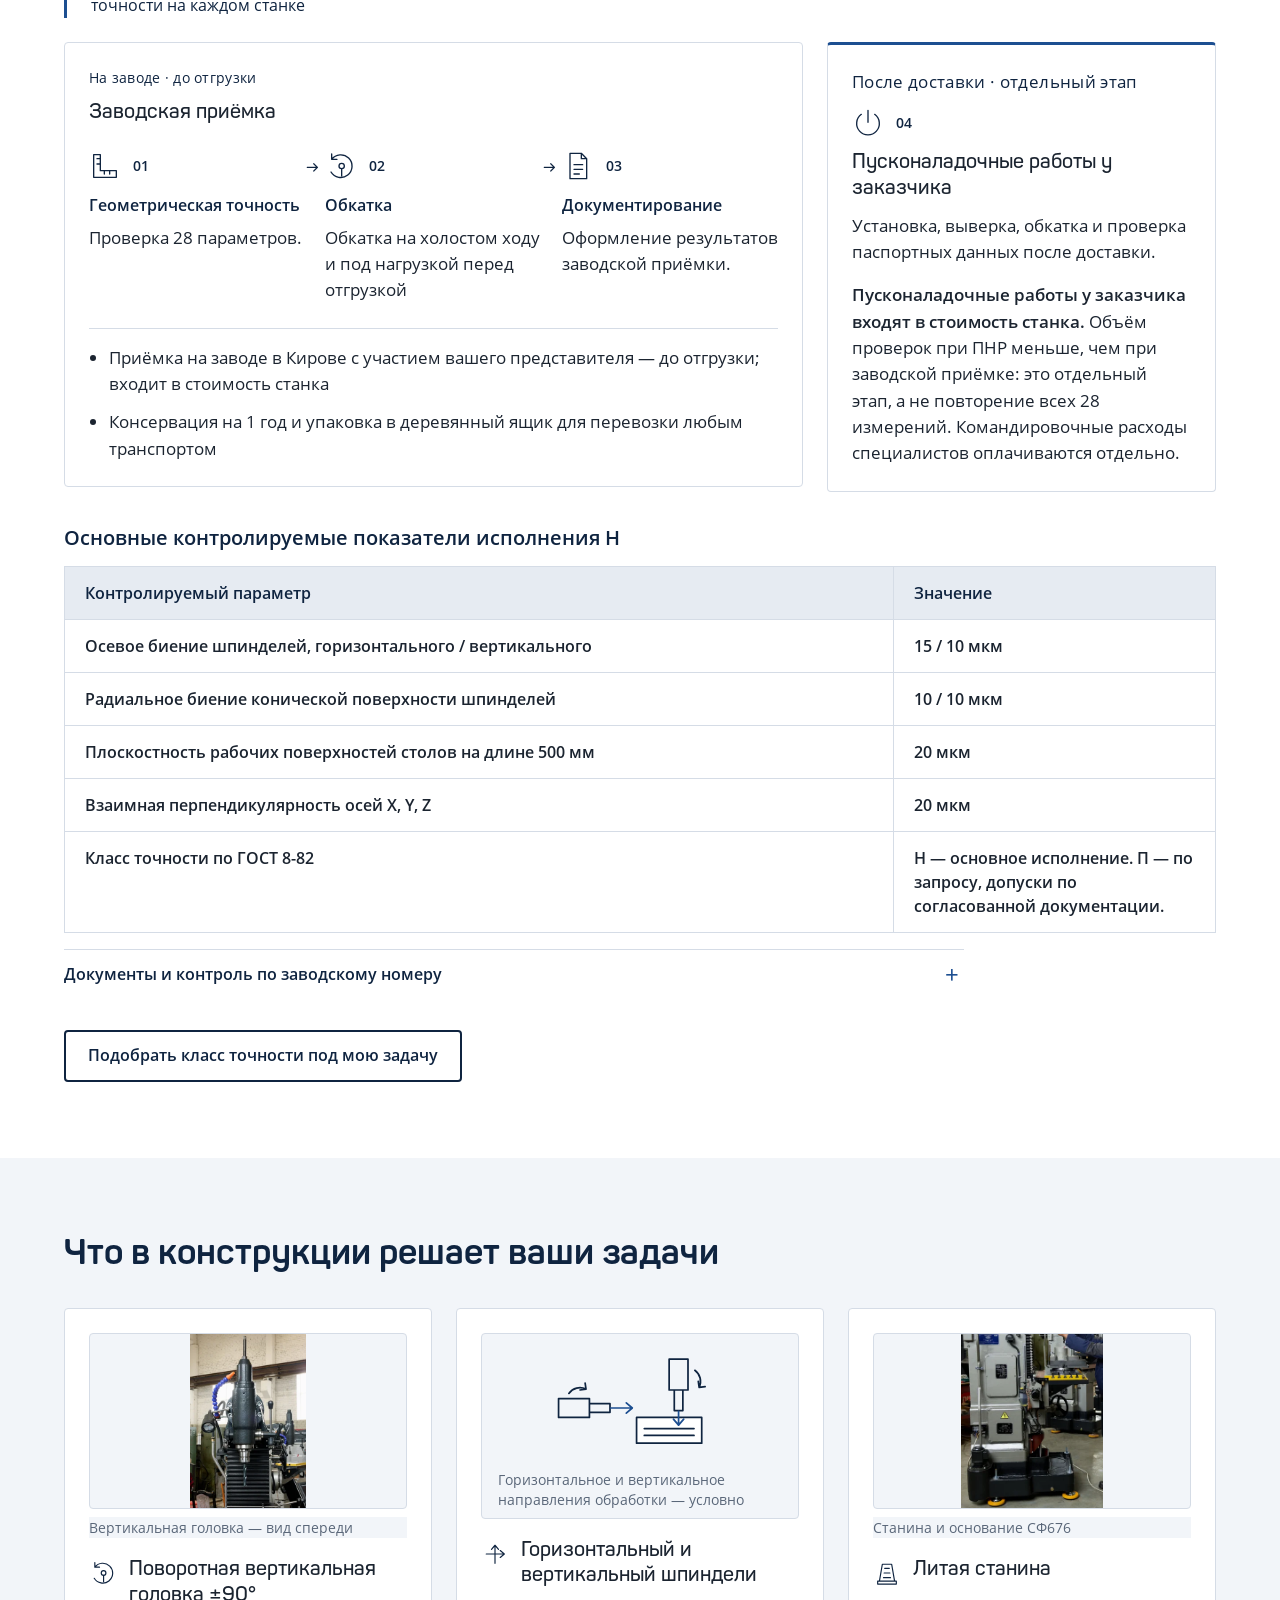
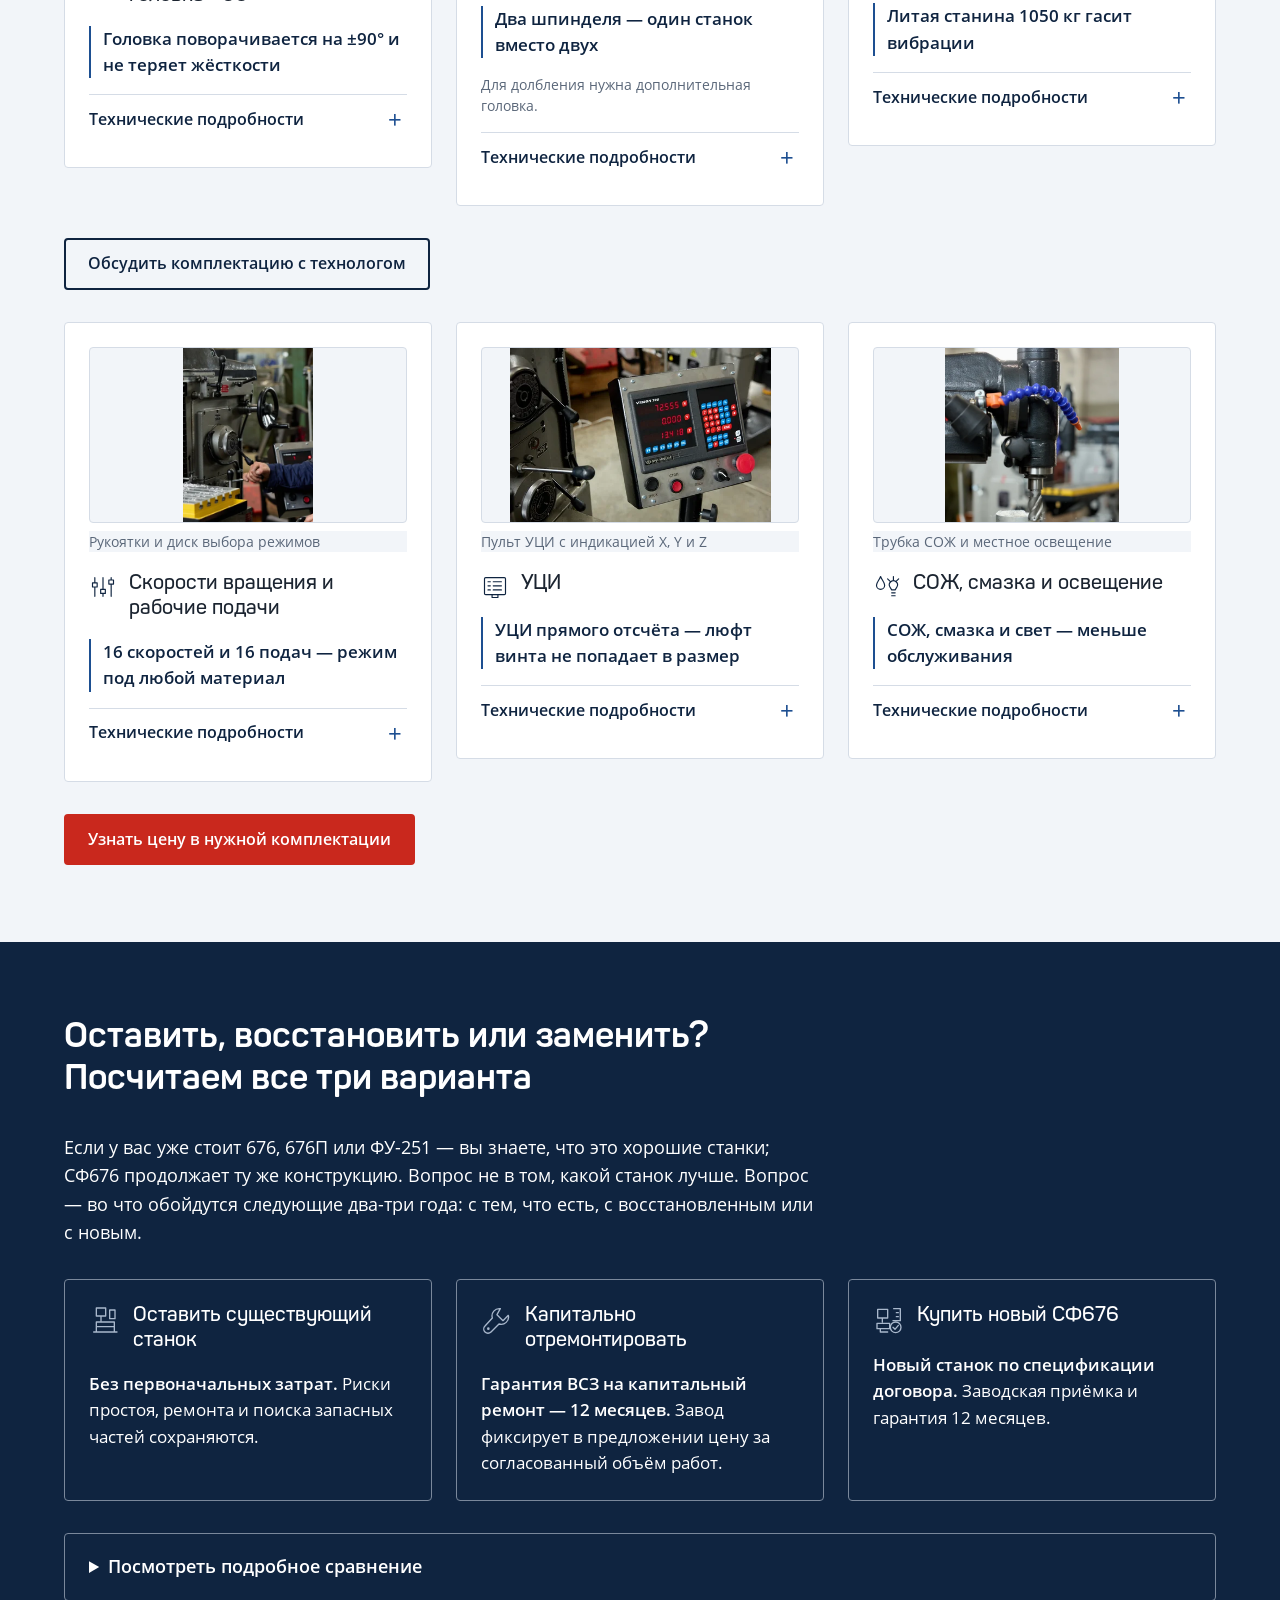
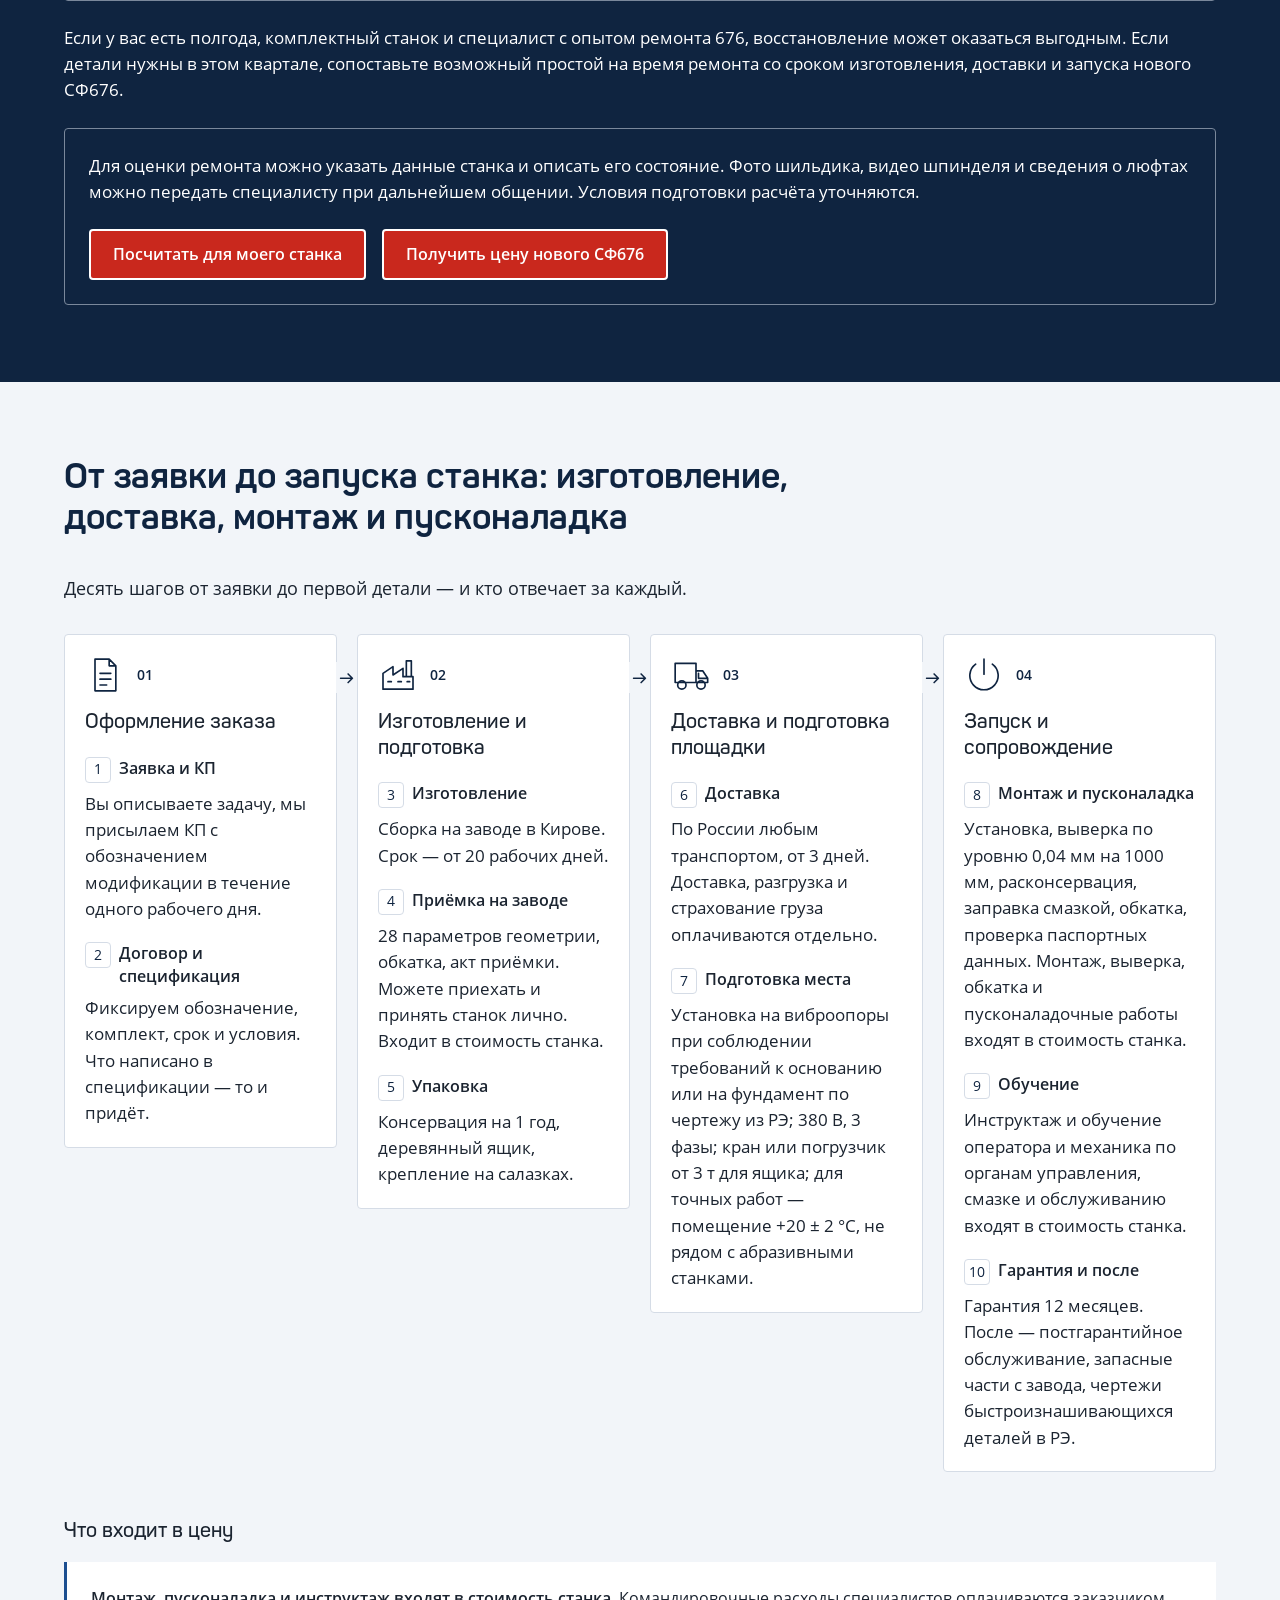
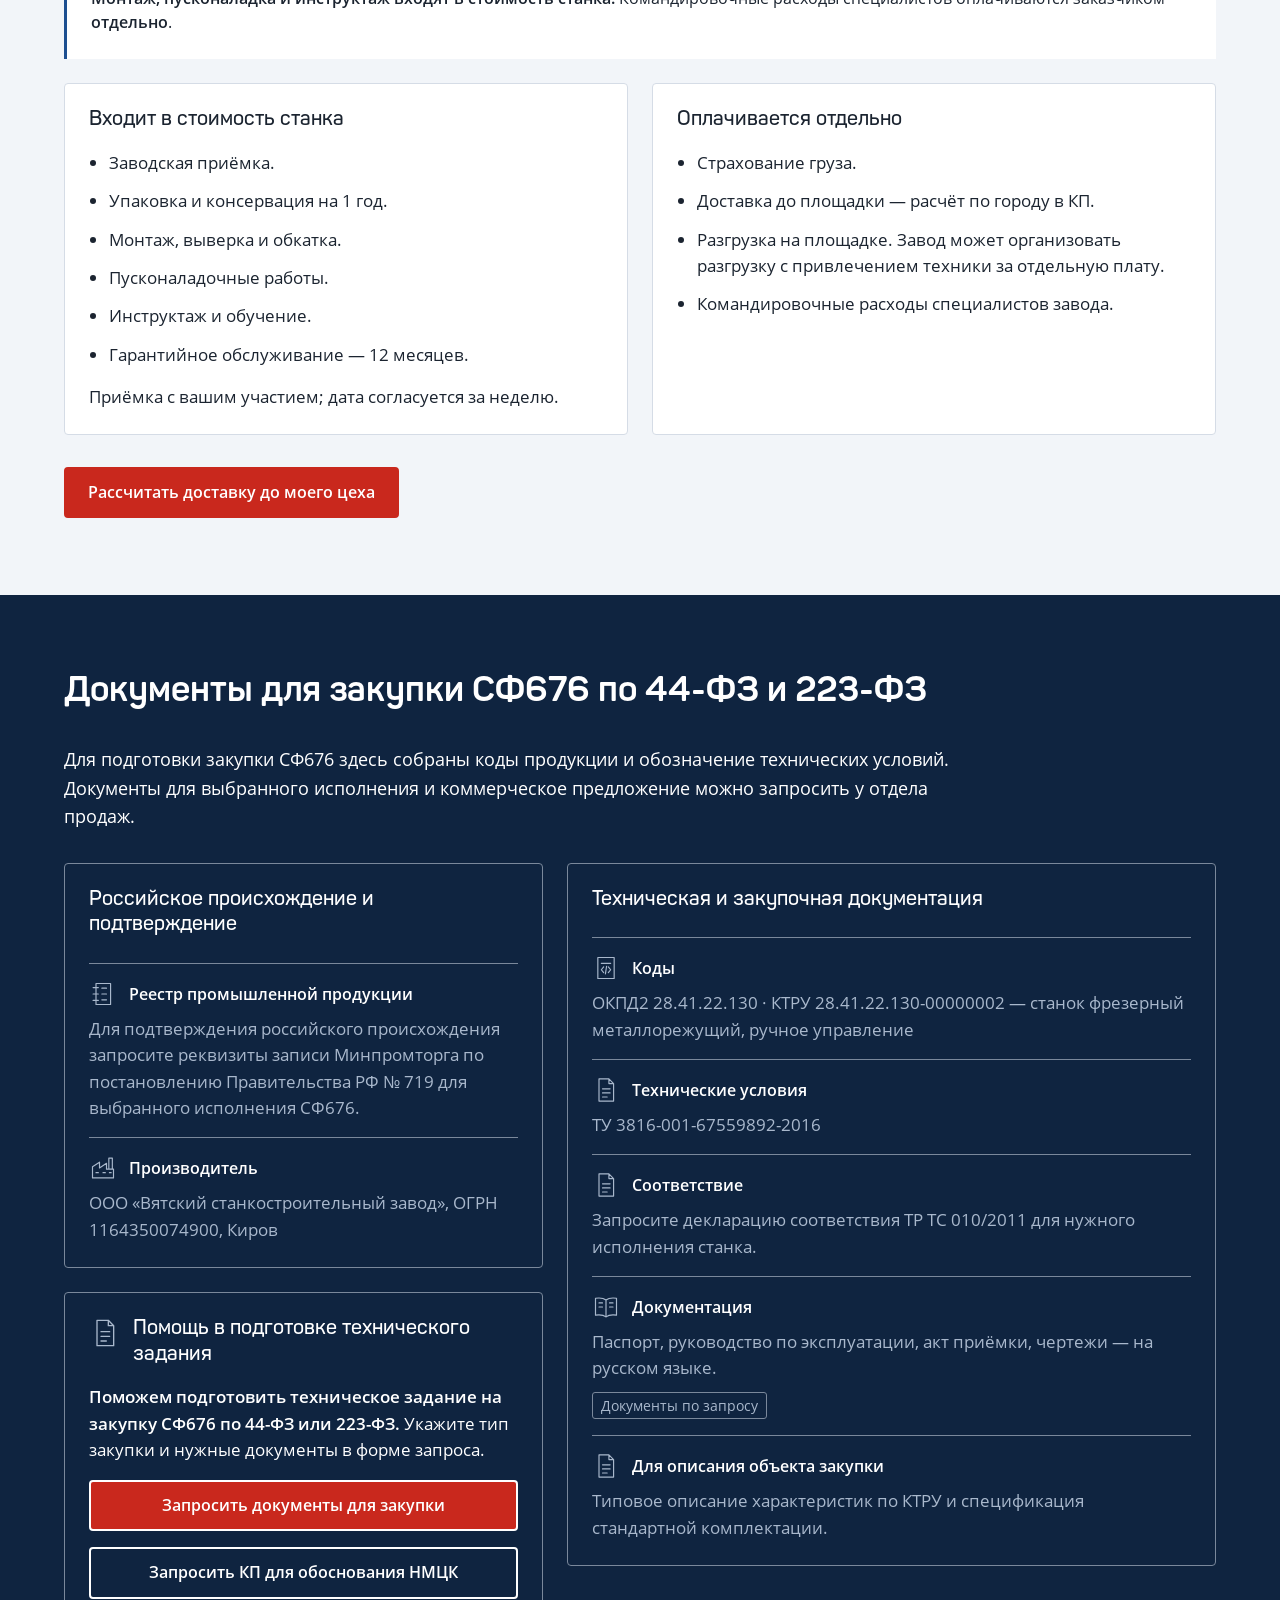
==== commit 2481b954: "Redesign SF676 specifications overview and technical accordions" ====
--- a/index.html
+++ b/index.html
@@ -217,10 +217,19 @@
   .adv-group--extras .adv-copy{margin:0}
 }
 /* Full-width grouped specification tables. */
-.specs-heading{display:flex;justify-content:space-between;align-items:center;gap:var(--ui-space-4);margin-bottom:var(--ui-space-4)}
-.specs-heading h2{margin:0}
-.v1 .specs-visual{flex:0 0 216px;aspect-ratio:3/2}
-.spec-groups{display:grid;gap:var(--ui-space-4)}
+.specs-heading{text-align:center;margin-bottom:var(--ui-space-4)}
+.specs-heading h2{margin:0 auto}
+.spec-groups{display:grid;gap:var(--ui-space-2)}
+.spec-group{margin:0;padding:0;background:var(--paper);border:1px solid var(--line);border-radius:var(--ui-radius)}
+.spec-group > summary{display:flex;align-items:center;justify-content:space-between;gap:16px;min-height:56px;padding:18px 20px;list-style:none;background:var(--surface);border-radius:var(--ui-radius);font:600 var(--ui-h3)/1.3 var(--font-heading)}
+.spec-group > summary::-webkit-details-marker{display:none}
+.spec-group > summary::after{content:"+";flex:none;width:1em;text-align:center;font:400 1.5rem/1 var(--font-body);color:var(--blue)}
+.spec-group[open] > summary{border-bottom:1px solid var(--line);border-radius:var(--ui-radius) var(--ui-radius) 0 0}
+.spec-group[open] > summary::after{content:"−"}
+.spec-group > summary:hover{background:var(--surface-2)}
+.spec-group > summary:focus-visible{outline:3px solid var(--focus-light);outline-offset:3px}
+.spec-group-body{padding:var(--ui-space-3);min-width:0}
+#specs .specs-price-cta{text-align:center}
 .spec-groups > *,.specs-heading > *,.media-placeholder > span{min-width:0;max-width:100%}
 .v1 .spec-table{font-size:1rem;line-height:1.5;table-layout:fixed;overflow-wrap:anywhere}
 .v1 .spec-table caption{padding:0 0 var(--ui-space-2);text-align:left;font-weight:600;color:var(--navy)}
@@ -235,8 +244,6 @@
 }
 @media (max-width:600px){
  .v1 .wrap{padding-inline:24px}
- .specs-heading{align-items:flex-start;flex-direction:column;gap:var(--ui-space-3)}
- .v1 .specs-visual{flex:none;width:168px}
  .v1 .spec-table,.v1 .spec-table tbody{display:block}
  .v1 .spec-table thead{display:none}
  .v1 .spec-table caption{display:block}
@@ -245,6 +252,9 @@
  .v1 .spec-table th[scope="row"],.v1 .spec-table td{display:block;border:0;padding:12px 16px;width:auto}
  .v1 .spec-table th[scope="row"]{padding-bottom:4px;color:var(--mute);font-size:.9375rem}
  .v1 .spec-table td{padding-top:0}
+ #specs .spec-table thead{display:table-header-group;position:absolute;width:1px;height:1px;padding:0;border:0;clip-path:inset(50%);overflow:hidden;white-space:nowrap}
+ .spec-group > summary{padding:16px}
+ .spec-group-body{padding:16px}
 }
 
 
@@ -418,11 +428,9 @@
 .site-photo .media-frame{--media-ratio:3/2;--media-fit:contain}
 .site-photo.media-tall .media-frame{--media-ratio:1/1;max-height:280px}
 .site-photo.media-square .media-frame{--media-ratio:1/1}
-.v1 .specs-visual{flex:0 0 320px;aspect-ratio:auto}
 .v1 .config-photo{max-width:280px;margin-top:var(--ui-space-2)}
 .plant-media{display:block;max-width:920px;margin-inline:auto;margin-bottom:var(--ui-space-3)}
 .order-person{grid-template-columns:1fr}
-@media (max-width:600px){.v1 .specs-visual{flex:none;width:100%;max-width:320px}}
 
 
 /* Iteration 05: semantic engineering graphics; no JS dependency. */
@@ -443,20 +451,17 @@
 .ux-details .ux-detail-body{padding:4px 0 12px}
 .ux-details .ux-detail-body p{margin:0}
 .specs-heading{margin-bottom:24px}
-.specs-overview{display:grid;grid-template-columns:minmax(0,1fr) 280px;align-items:center;gap:32px;margin-bottom:32px}
-.travel-overview{display:flex;align-items:center;gap:24px;min-width:0;border-left:3px solid var(--blue);padding-left:20px}
-.travel-overview>div{min-width:0;flex:1}
-.travel-axes{color:var(--diagram-ink);width:180px;height:130px;flex:none}
-.v1 .travel-overview h3{margin:0 0 16px}
-.travel-values{display:grid;grid-template-columns:repeat(3,minmax(0,1fr));gap:16px;margin:0 0 12px}
-.travel-values>div{min-width:0}
+.specs-overview{display:grid;grid-template-columns:repeat(2,minmax(0,1fr));align-items:center;gap:var(--ui-space-4);margin-bottom:var(--ui-space-4)}
+.travel-overview{display:grid;justify-items:center;gap:12px;min-width:0;padding:20px;border:1px solid var(--line);border-radius:var(--ui-radius);background:var(--surface)}
+.travel-axes{display:block;color:var(--diagram-ink);width:176px;max-width:100%;height:120px}
+.v1 .travel-overview h3{margin:0;text-align:center;color:var(--navy)}
+.travel-values{display:grid;grid-template-columns:repeat(auto-fit,minmax(min(100%,4.5rem),1fr));gap:8px;width:100%;margin:0}
+.travel-values>div{min-width:0;padding:12px 8px;border:1px solid var(--line);border-radius:var(--ui-radius);background:var(--paper);text-align:center}
 .travel-values dt{color:var(--blue);font-size:1rem}
-.travel-values dd{margin:4px 0 0;font-size:1.75rem;line-height:1.25;color:var(--navy)}
-.travel-values dd span{font-family:var(--font-body);font-size:1rem;font-weight:400;white-space:nowrap}
-.travel-overview .ux-note{margin:0}
-.specs-overview .specs-visual{width:100%;max-width:280px;justify-self:end}
-.spec-table caption .ux-icon{--icon-size:28px;margin-right:12px;vertical-align:middle}
-.spec-table caption span{vertical-align:middle}
+.travel-values dd{margin:4px 0 0;font-size:2rem;line-height:1.15;color:var(--navy)}
+.travel-values dd span{display:block;margin-top:4px;font-family:var(--font-body);font-size:1rem;font-weight:400}
+.travel-overview .ux-note{margin:0;text-align:center}
+.specs-overview .specs-visual{width:100%;max-width:none}
 .payment-flow{margin:32px 0;border:1px solid var(--line);border-radius:var(--ui-radius);background:var(--paper)}
 .payment-scale{display:flex;height:12px;border-radius:var(--ui-radius) var(--ui-radius) 0 0;overflow:hidden}
 .payment-scale span:nth-child(1){width:50%;background:var(--navy)}
@@ -525,11 +530,6 @@
 .v1.faq summary::after{content:"+";font-size:1.5rem;font-weight:400;flex:none;width:1em;text-align:center;color:var(--blue)}
 .v1.faq details[open] summary::after{content:"−"}
 @media (max-width:1100px){
- .specs-overview{grid-template-columns:minmax(0,1fr) 220px;gap:24px}
- .travel-overview{gap:12px;padding-left:16px}
- .travel-axes{width:120px;height:110px}
- .travel-values{gap:12px}
- .travel-values dd{font-size:1.5rem}
  .quality-flow{grid-template-columns:1fr}
  .delivery-groups{grid-template-columns:1fr;gap:20px;position:relative;margin-left:16px;padding-left:24px;border-left:2px solid var(--diagram-border)}
  .delivery-group:not(:last-child)::after{content:"↓";left:-36px;top:auto;bottom:-22px;width:22px;background:var(--surface)}
@@ -537,19 +537,9 @@
  .delivery-steps{grid-template-columns:repeat(3,minmax(0,1fr));gap:24px}
  .delivery-steps li{min-width:0}
 }
-@media (max-width:900px){
- .specs-overview{grid-template-columns:1fr 200px}
- .travel-overview{flex-direction:column;align-items:stretch}
- .travel-axes{width:160px;height:110px;align-self:center}
- .travel-values dd{font-size:1.5rem}
-}
 @media (max-width:700px){
- .specs-overview{grid-template-columns:1fr;gap:24px}
- .specs-overview .specs-visual{justify-self:start;width:min(100%,280px)}
- .travel-overview{display:grid;grid-template-columns:1fr;gap:12px}
- .travel-axes{justify-self:center;width:180px;height:126px}
- .travel-values{gap:8px}
- .travel-values dd{font-size:1.5rem}
+ .specs-overview{grid-template-columns:minmax(0,1fr);gap:24px}
+ .travel-overview{padding:16px}
  .payment-flow{margin-block:24px}
  .quality-factory,.quality-onsite{padding:20px}
  .quality-stages{grid-template-columns:1fr;gap:20px}
@@ -568,7 +558,6 @@
 }
 @media (max-width:380px){
  .ux-details summary{font-size:.9375rem}
- .travel-values dd{font-size:1.375rem}
  .config-option h3{flex-wrap:wrap}
  .procurement-items dt .ux-icon{--icon-size:24px}
 }
@@ -836,48 +825,64 @@
   <div class="wrap">
     <div class="specs-heading"><h2>Основные характеристики</h2></div>
     <div class="specs-overview">
+      <figure class="prototype-media site-photo specs-visual"><div class="media-frame"><img src="assets/images/sf676-work-area-960.webp" srcset="assets/images/sf676-work-area-480.webp 480w, assets/images/sf676-work-area-960.webp 960w" sizes="(max-width:700px) calc(100vw - 48px), (max-width:1200px) calc((100vw - 80px) / 2), 560px" width="960" height="640" alt="Горизонтальный рабочий стол СФ676 с тисками, вертикальный шпиндель и кожух направляющих" loading="lazy" decoding="async"></div><figcaption>Рабочая зона СФ676</figcaption></figure>
       <div class="travel-overview">
+        <h3>Перемещения по трём осям</h3>
         <svg class="travel-axes" viewBox="0 0 220 150" aria-hidden="true" focusable="false"><use href="assets/graphics/engineering.svg#axes"></use></svg>
-        <div><h3>Перемещения по трём осям</h3><dl class="travel-values"><div><dt>X</dt><dd>450 <span>мм</span></dd></div><div><dt>Y</dt><dd>300 <span>мм</span></dd></div><div><dt>Z</dt><dd>380 <span>мм</span></dd></div></dl><p class="ux-note">Условная система координат — не кинематическая схема станка.</p></div>
-      </div><figure class="prototype-media site-photo specs-visual"><div class="media-frame"><img src="assets/images/sf676-work-area-960.webp" srcset="assets/images/sf676-work-area-480.webp 480w, assets/images/sf676-work-area-960.webp 960w" sizes="(max-width:368px) calc(100vw - 48px), 320px" width="960" height="640" alt="Горизонтальный рабочий стол СФ676 с тисками, вертикальный шпиндель и кожух направляющих" loading="lazy" decoding="async"></div><figcaption>Рабочая зона СФ676</figcaption></figure></div>
+        <dl class="travel-values"><div><dt>X</dt><dd>450 <span>мм</span></dd></div><div><dt>Y</dt><dd>300 <span>мм</span></dd></div><div><dt>Z</dt><dd>380 <span>мм</span></dd></div></dl>
+        <p class="ux-note">Условная система координат — не кинематическая схема станка.</p>
+      </div>
+    </div>
     <div class="spec-groups">
-      <table class="spec-table">
-        <caption><svg class="ux-icon" viewBox="0 0 48 48" aria-hidden="true" focusable="false"><use href="assets/graphics/engineering.svg#table"></use></svg><span>Рабочая зона и конструкция</span></caption>
-        <thead><tr><th scope="col">Параметр</th><th scope="col">Значение</th></tr></thead>
-        <tbody>
-          <tr><th scope="row">Габариты (Д × Ш × В)</th><td>1200 × 1240 × 1780 мм</td></tr>
-          <tr><th scope="row">Масса в стандартной комплектации</th><td>1050 кг</td></tr>
-          <tr><th scope="row">Рабочая поверхность углового горизонтального стола</th><td>250 × 800 мм или 300 × 800 мм</td></tr>
-          <tr><th scope="row">Рабочая поверхность вертикального стола</th><td>250 × 630 мм</td></tr>
-          <tr><th scope="row">Перемещения по осям X / Y / Z</th><td>450 / 300 / 380 мм</td></tr>
-          <tr><th scope="row">Ход пиноли вертикального шпинделя</th><td>80 мм</td></tr>
-        </tbody>
-      </table>
-      <table class="spec-table">
-        <caption><svg class="ux-icon" viewBox="0 0 48 48" aria-hidden="true" focusable="false"><use href="assets/graphics/engineering.svg#directions"></use></svg><span>Шпиндели и обработка</span></caption>
-        <thead><tr><th scope="col">Параметр</th><th scope="col">Значение</th></tr></thead>
-        <tbody>
-          <tr><th scope="row">Конус шпинделей</th><td>7:24 № 40 или Морзе 4</td></tr>
-          <tr><th scope="row">Частота вращения шпинделя горизонтального / вертикального</th><td>50–1630 / 63–2040 об/мин, 16 ступеней</td></tr>
-          <tr><th scope="row">Рабочие подачи / ускоренная</th><td>13–395 / 935 мм/мин, 16 ступеней</td></tr>
-          <tr><th scope="row">Поворот вертикального шпинделя</th><td>±90°</td></tr>
-          <tr><th scope="row">Наибольшее усилие резания</th><td>550 кгс</td></tr>
-        </tbody>
-      </table>
-      <table class="spec-table">
-        <caption><svg class="ux-icon" viewBox="0 0 48 48" aria-hidden="true" focusable="false"><use href="assets/graphics/engineering.svg#energy"></use></svg><span>Электрика и точность</span></caption>
-        <thead><tr><th scope="col">Параметр</th><th scope="col">Значение</th></tr></thead>
-        <tbody>
-          <tr><th scope="row">Мощность главного привода / насоса СОЖ</th><td>3,0 / 0,12 кВт</td></tr>
-          <tr><th scope="row">Питание</th><td>380 В, 3 фазы, 50 Гц</td></tr>
-          <tr><th scope="row">Класс точности по ГОСТ 8-82</th><td>Н — основное исполнение, П — по запросу</td></tr>
-        </tbody>
-      </table>
+      <details class="spec-group" open>
+        <summary><span id="specs-work-heading">Рабочая зона и конструкция</span></summary>
+        <div class="spec-group-body">
+          <table class="spec-table" aria-labelledby="specs-work-heading">
+            <thead><tr><th scope="col">Параметр</th><th scope="col">Значение</th></tr></thead>
+            <tbody>
+              <tr><th scope="row">Габариты (Д × Ш × В)</th><td>1200 × 1240 × 1780 мм</td></tr>
+              <tr><th scope="row">Масса в стандартной комплектации</th><td>1050 кг</td></tr>
+              <tr><th scope="row">Рабочая поверхность углового горизонтального стола</th><td>250 × 800 мм или 300 × 800 мм</td></tr>
+              <tr><th scope="row">Рабочая поверхность вертикального стола</th><td>250 × 630 мм</td></tr>
+              <tr><th scope="row">Перемещения по осям X / Y / Z</th><td>450 / 300 / 380 мм</td></tr>
+              <tr><th scope="row">Ход пиноли вертикального шпинделя</th><td>80 мм</td></tr>
+            </tbody>
+          </table>
+        </div>
+      </details>
+      <details class="spec-group">
+        <summary><span id="specs-spindles-heading">Шпиндели и обработка</span></summary>
+        <div class="spec-group-body">
+          <table class="spec-table" aria-labelledby="specs-spindles-heading">
+            <thead><tr><th scope="col">Параметр</th><th scope="col">Значение</th></tr></thead>
+            <tbody>
+              <tr><th scope="row">Конус шпинделей</th><td>7:24 № 40 или Морзе 4</td></tr>
+              <tr><th scope="row">Частота вращения шпинделя горизонтального / вертикального</th><td>50–1630 / 63–2040 об/мин, 16 ступеней</td></tr>
+              <tr><th scope="row">Рабочие подачи / ускоренная</th><td>13–395 / 935 мм/мин, 16 ступеней</td></tr>
+              <tr><th scope="row">Поворот вертикального шпинделя</th><td>±90°</td></tr>
+              <tr><th scope="row">Наибольшее усилие резания</th><td>550 кгс</td></tr>
+            </tbody>
+          </table>
+          <p class="spec-operations">Фрезерование плоских и фасонных поверхностей · сверление · растачивание · цекование · центрование · резьбонарезание · долбление · разметка</p>
+        </div>
+      </details>
+      <details class="spec-group">
+        <summary><span id="specs-electrical-heading">Электрика и точность</span></summary>
+        <div class="spec-group-body">
+          <table class="spec-table" aria-labelledby="specs-electrical-heading">
+            <thead><tr><th scope="col">Параметр</th><th scope="col">Значение</th></tr></thead>
+            <tbody>
+              <tr><th scope="row">Мощность главного привода / насоса СОЖ</th><td>3,0 / 0,12 кВт</td></tr>
+              <tr><th scope="row">Питание</th><td>380 В, 3 фазы, 50 Гц</td></tr>
+              <tr><th scope="row">Класс точности по ГОСТ 8-82</th><td>Н — основное исполнение, П — по запросу</td></tr>
+            </tbody>
+          </table>
+        </div>
+      </details>
     </div>
     <div class="section-cta specs-price-cta">
       <a class="btn red" href="#order" data-request-form="price_quote" data-source-section="specs" data-source-cta="specs-price">Запросить стоимость СФ676</a>
     </div>
-    <p class="spec-operations">Фрезерование плоских и фасонных поверхностей · сверление · растачивание · цекование · центрование · резьбонарезание · долбление · разметка</p>
     <div class="photo-gallery tech-gallery" data-sf676-gallery role="region" aria-labelledby="specs-gallery-heading">
       <div class="gallery-header">
         <h3 id="specs-gallery-heading">Фотографии станка СФ676</h3>
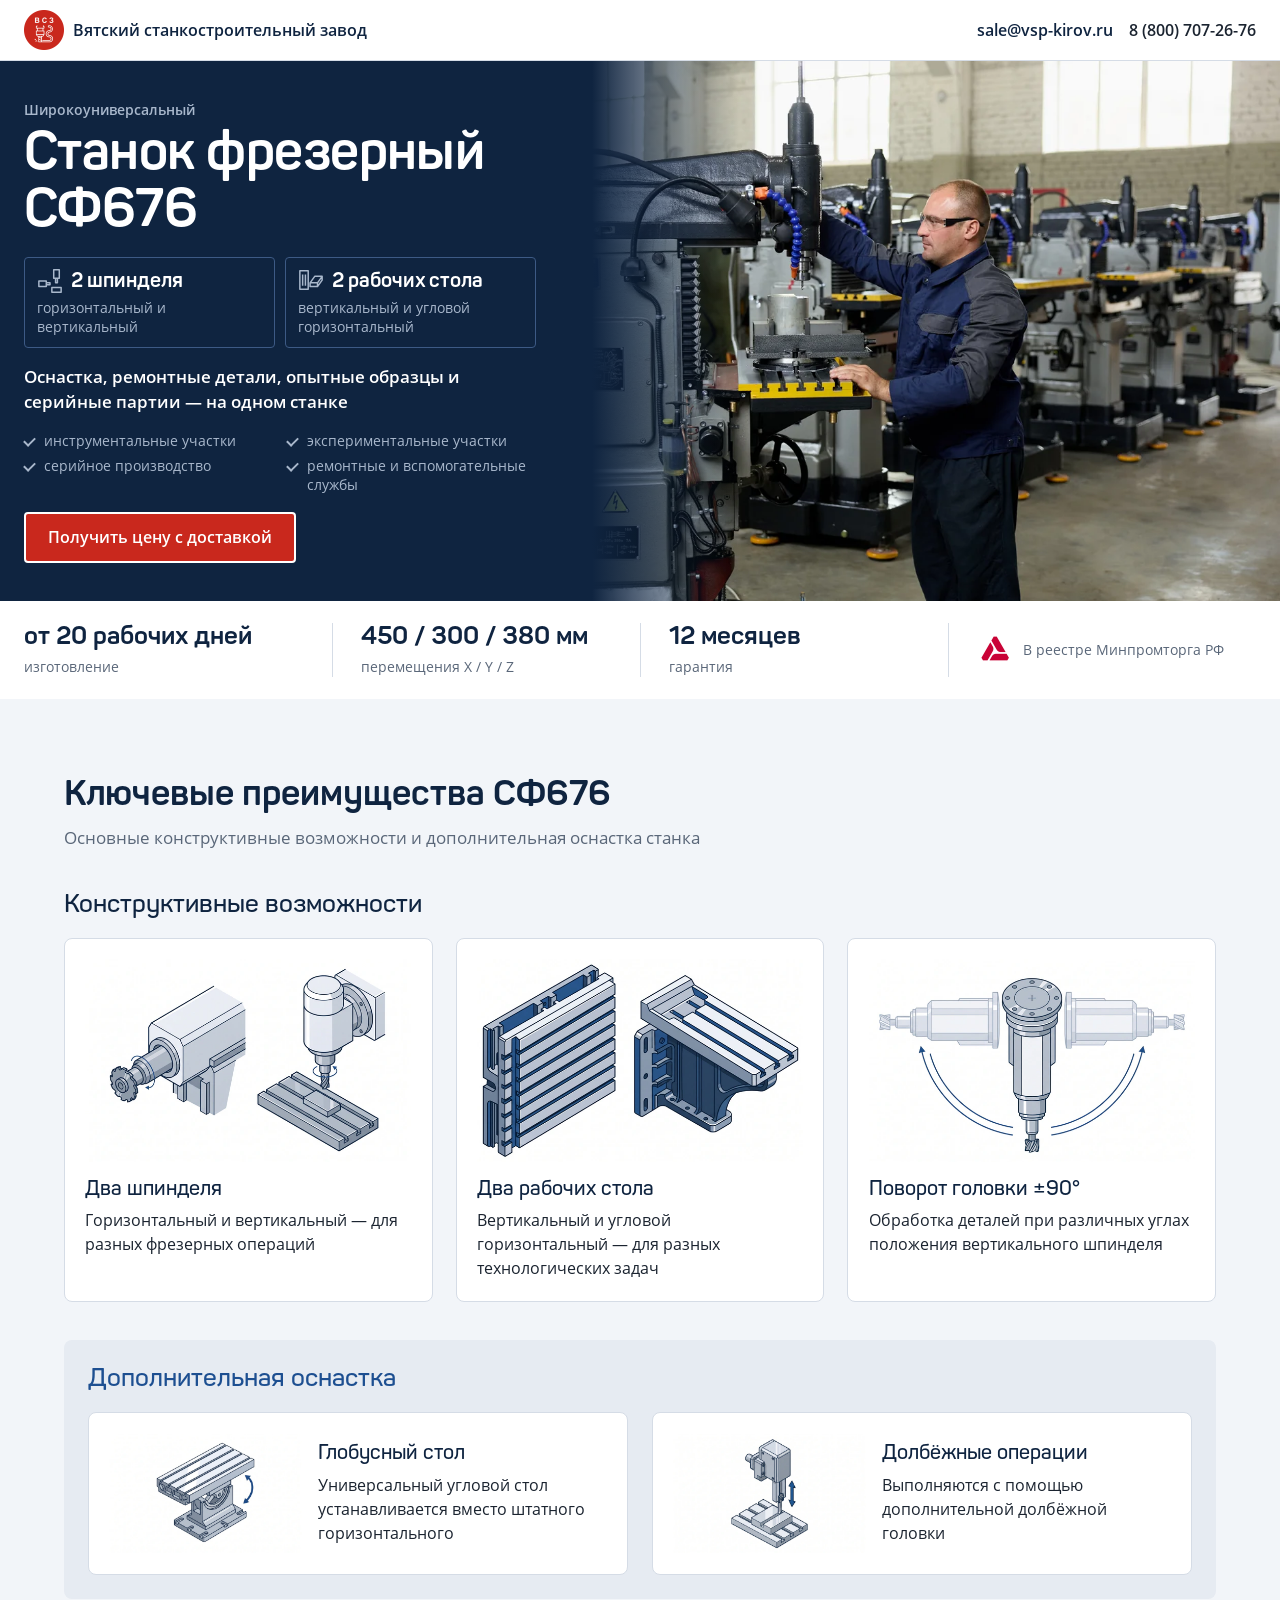
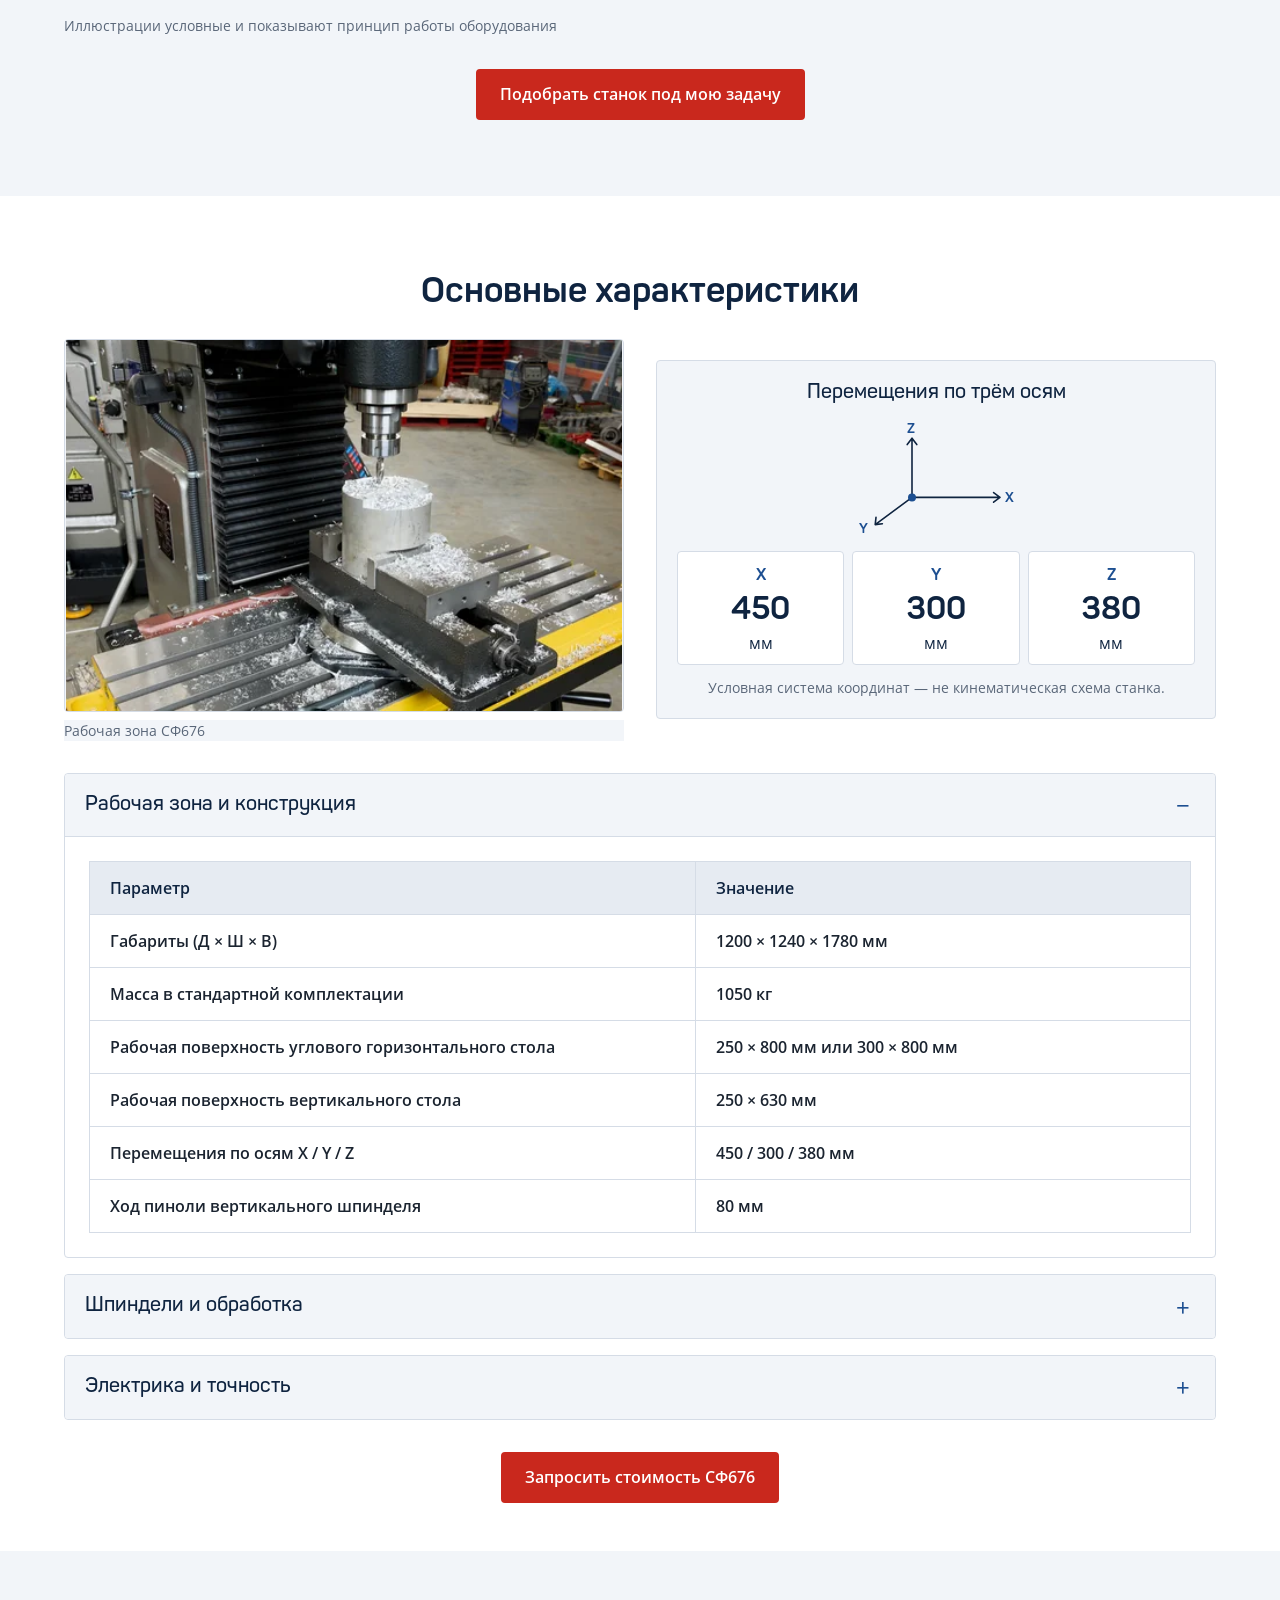
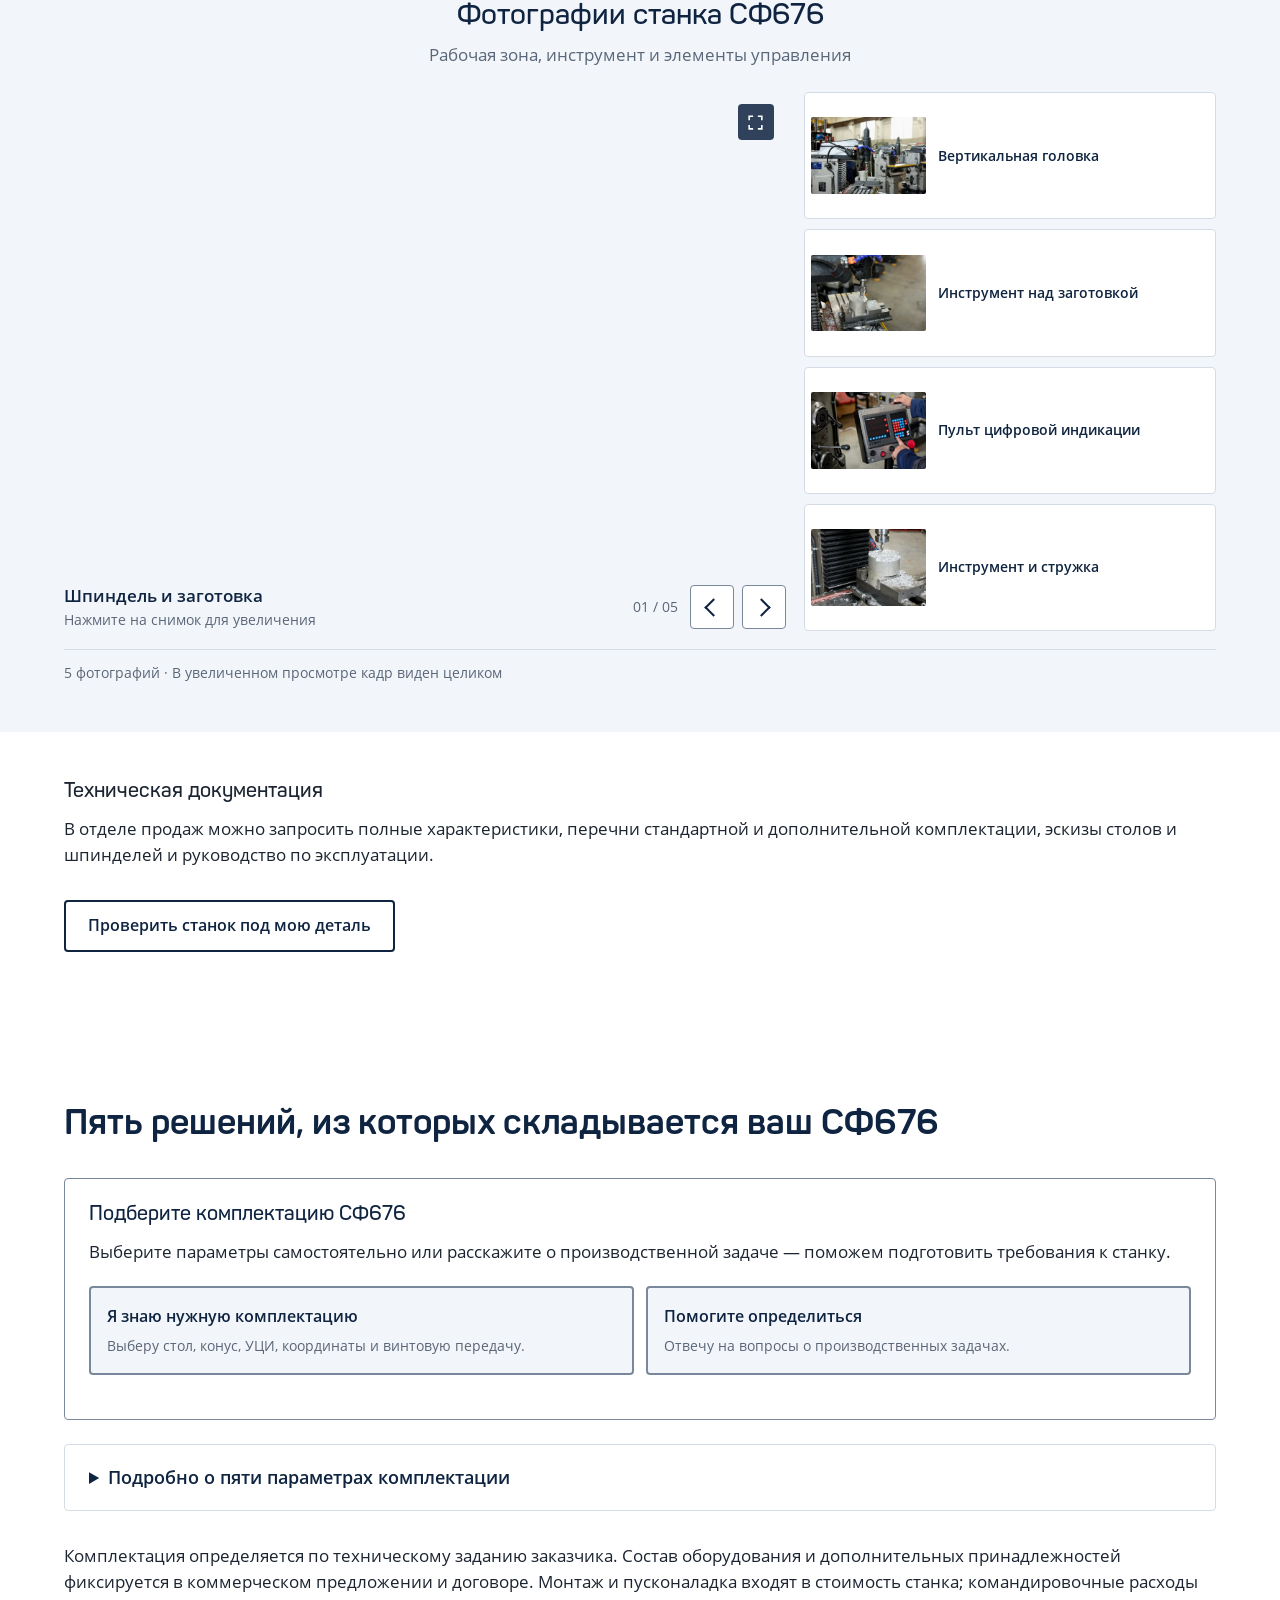
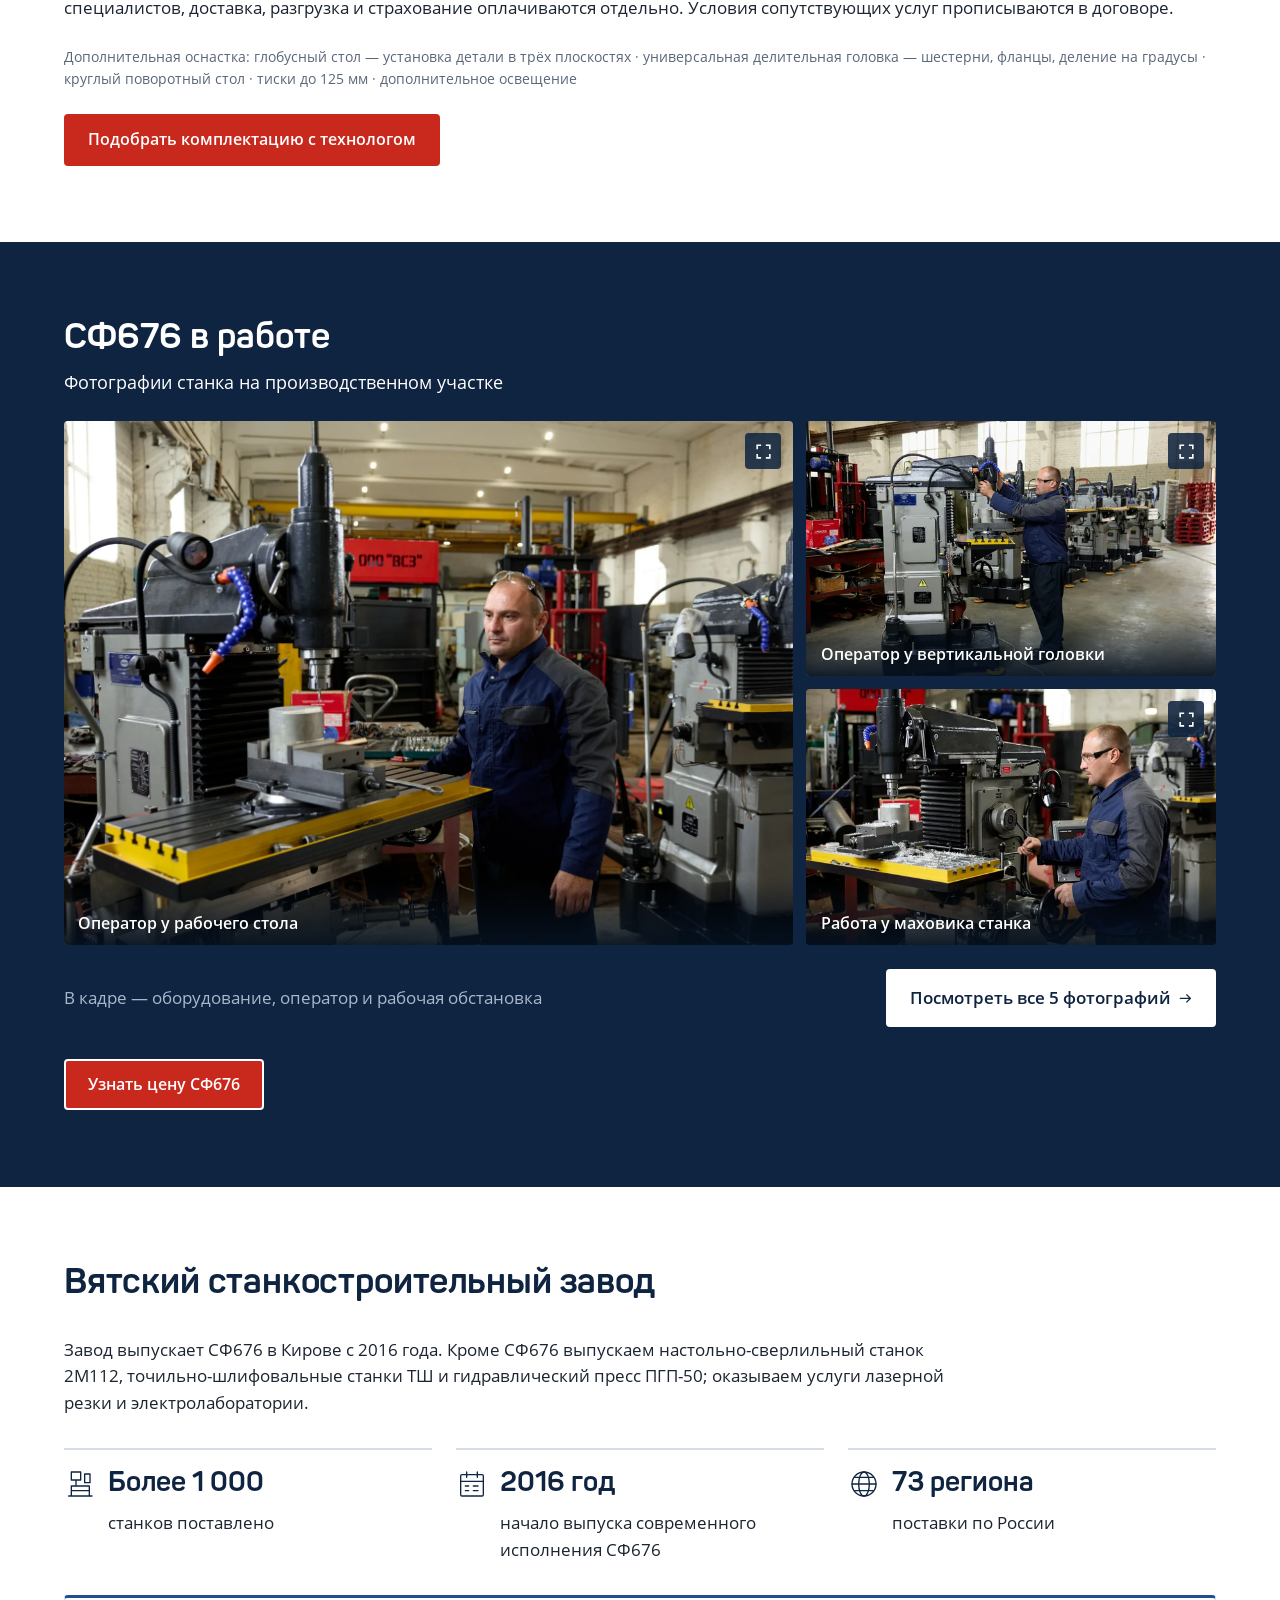
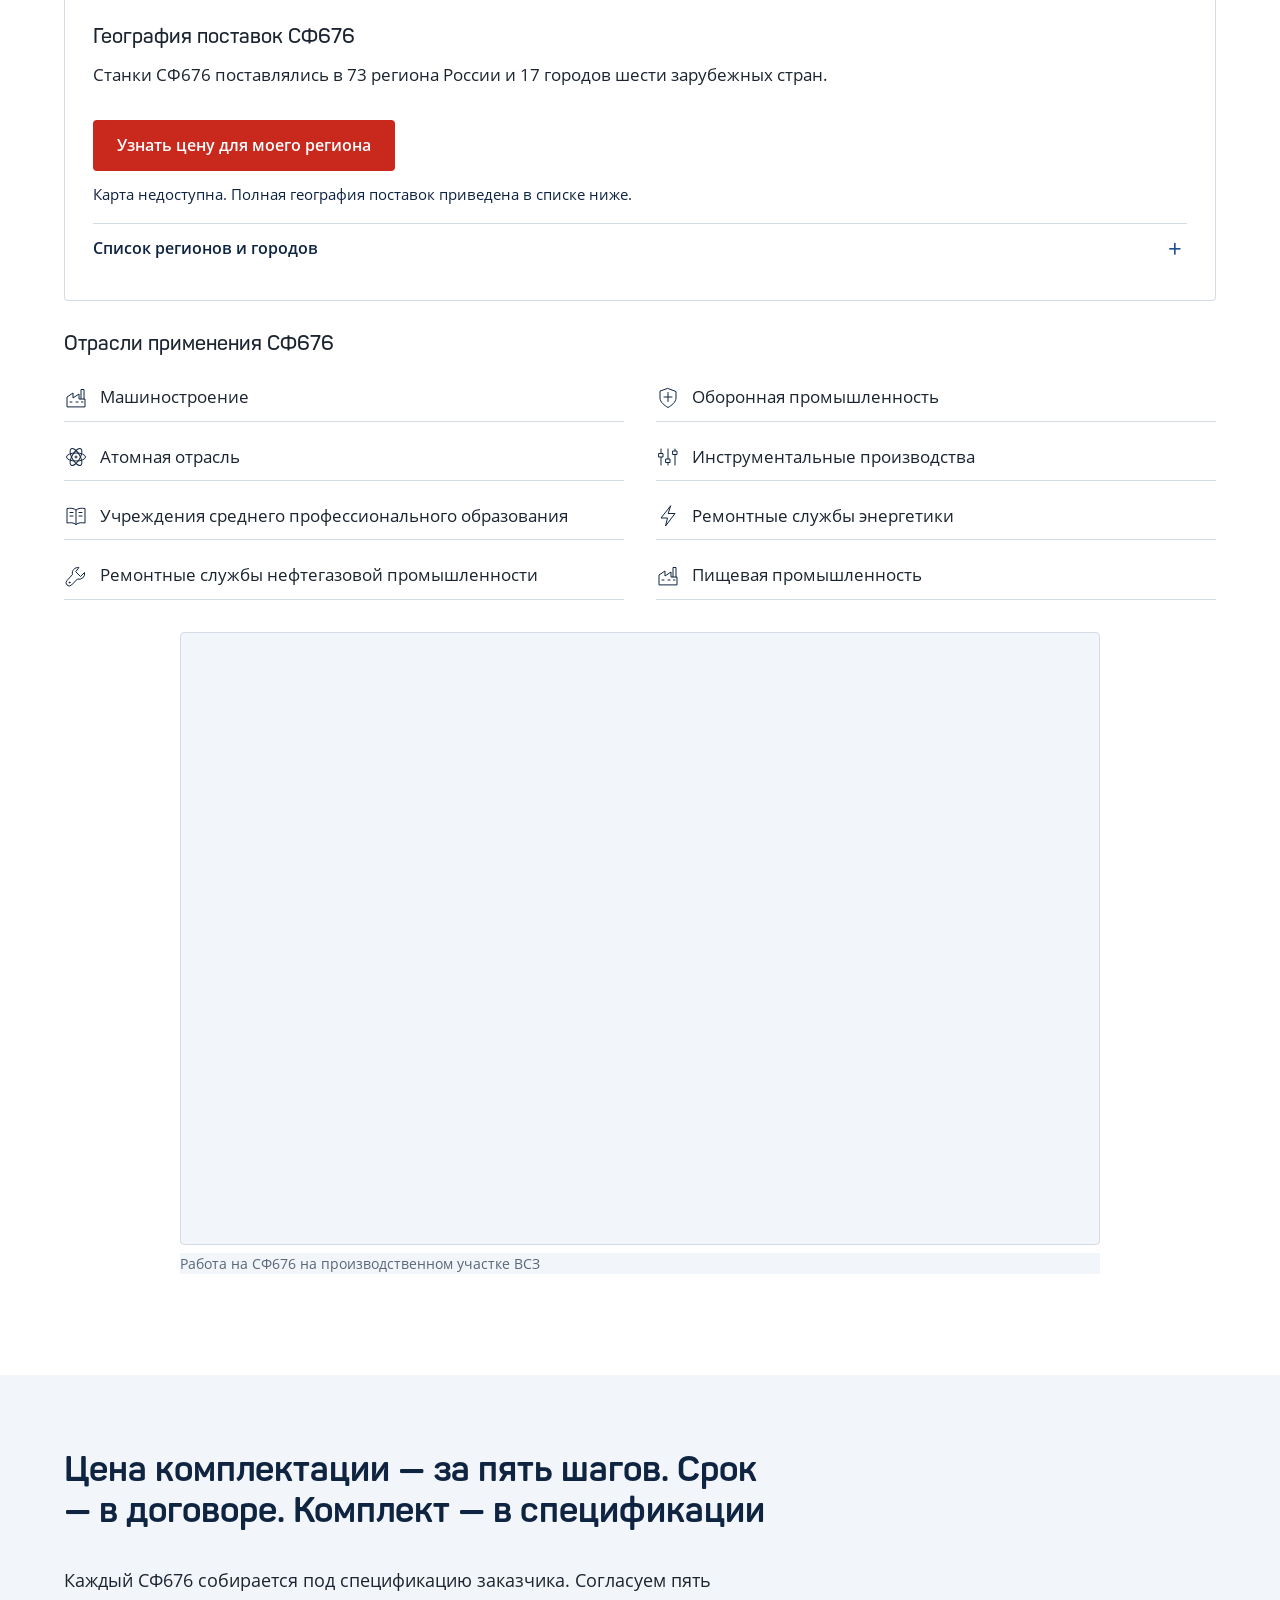
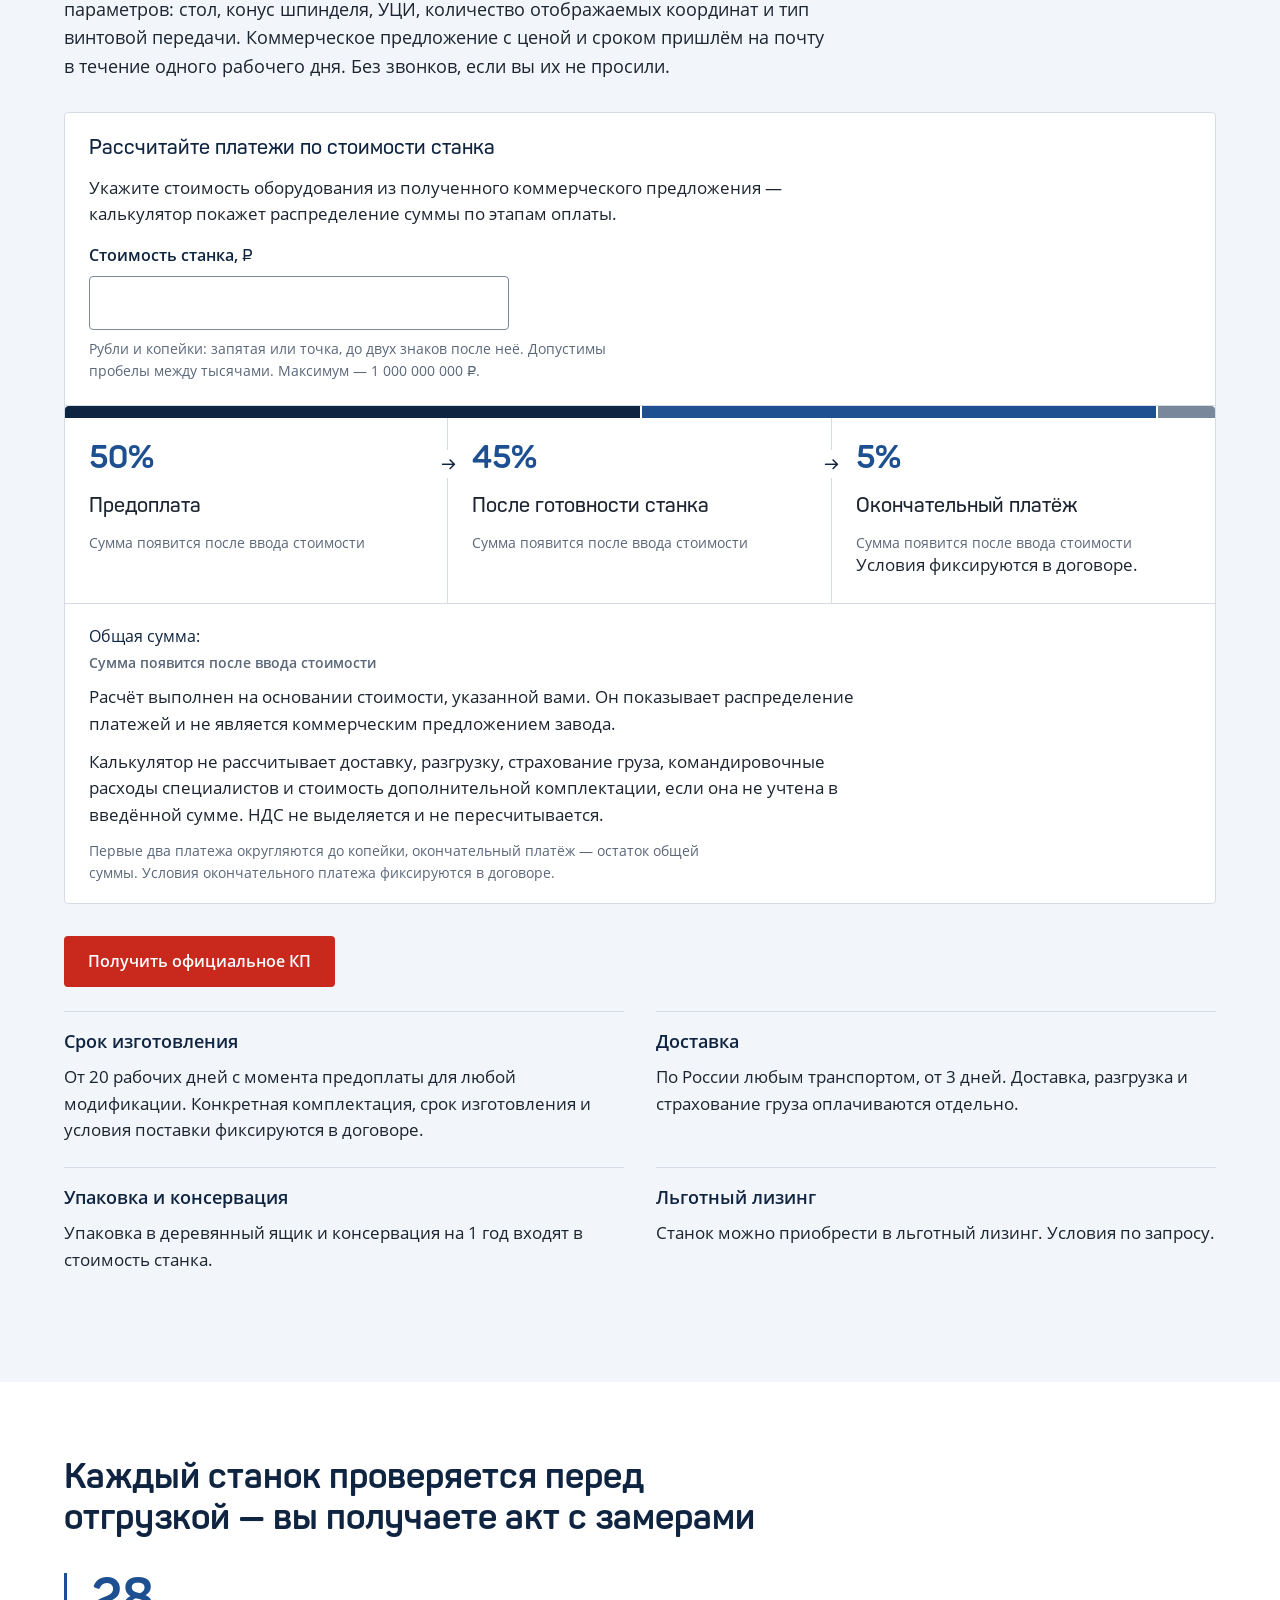
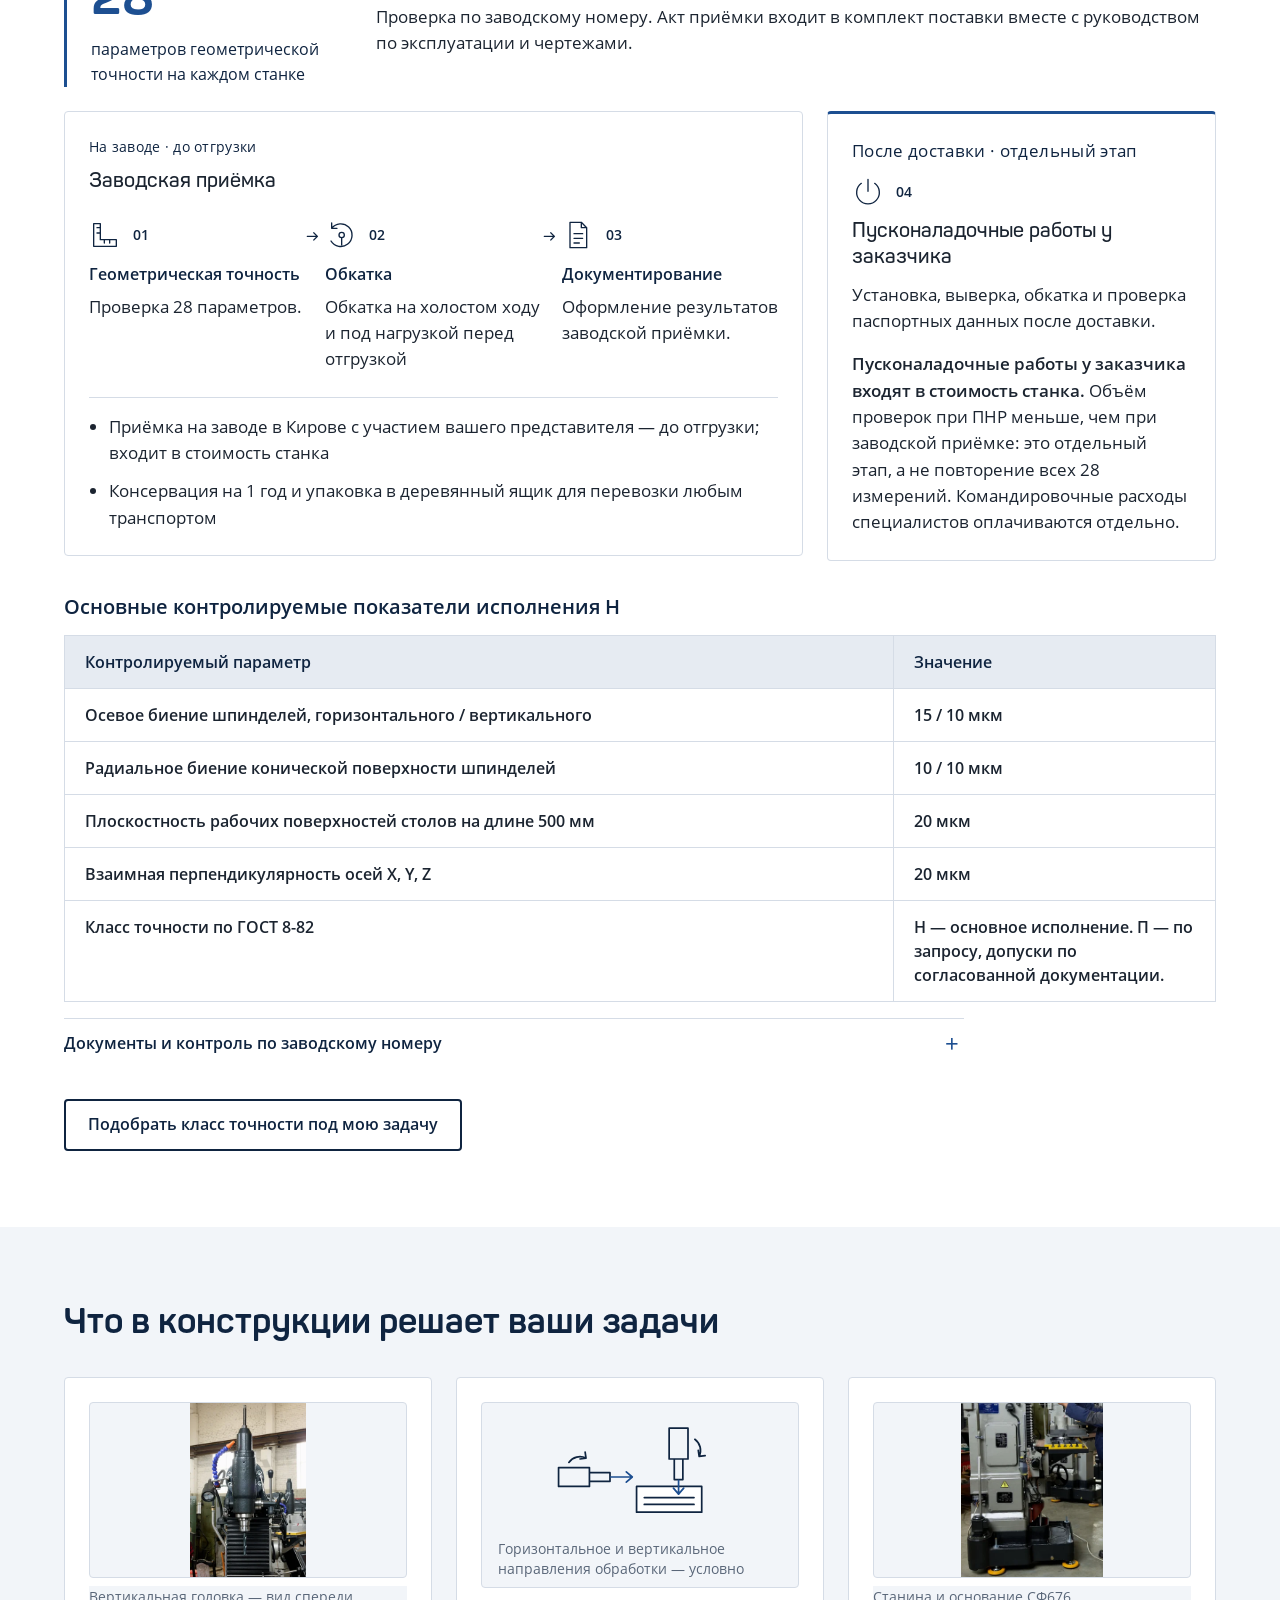
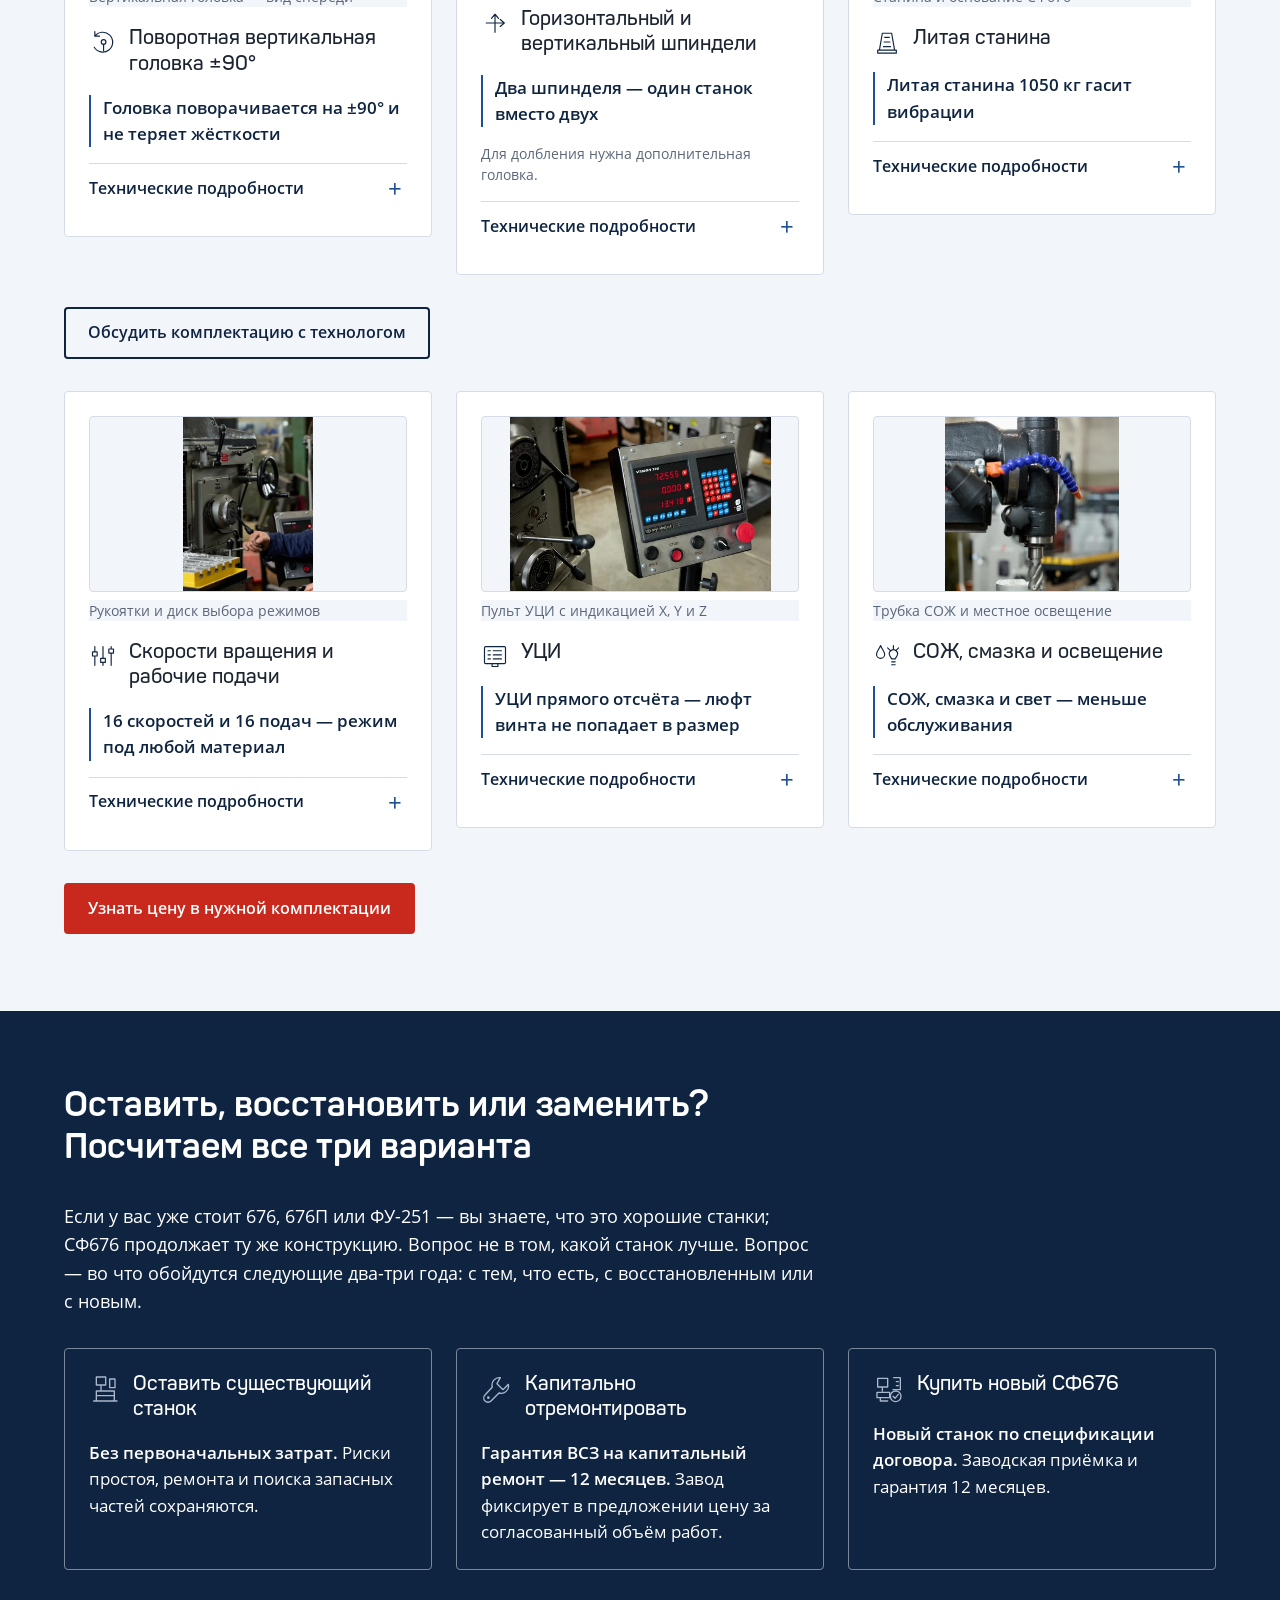
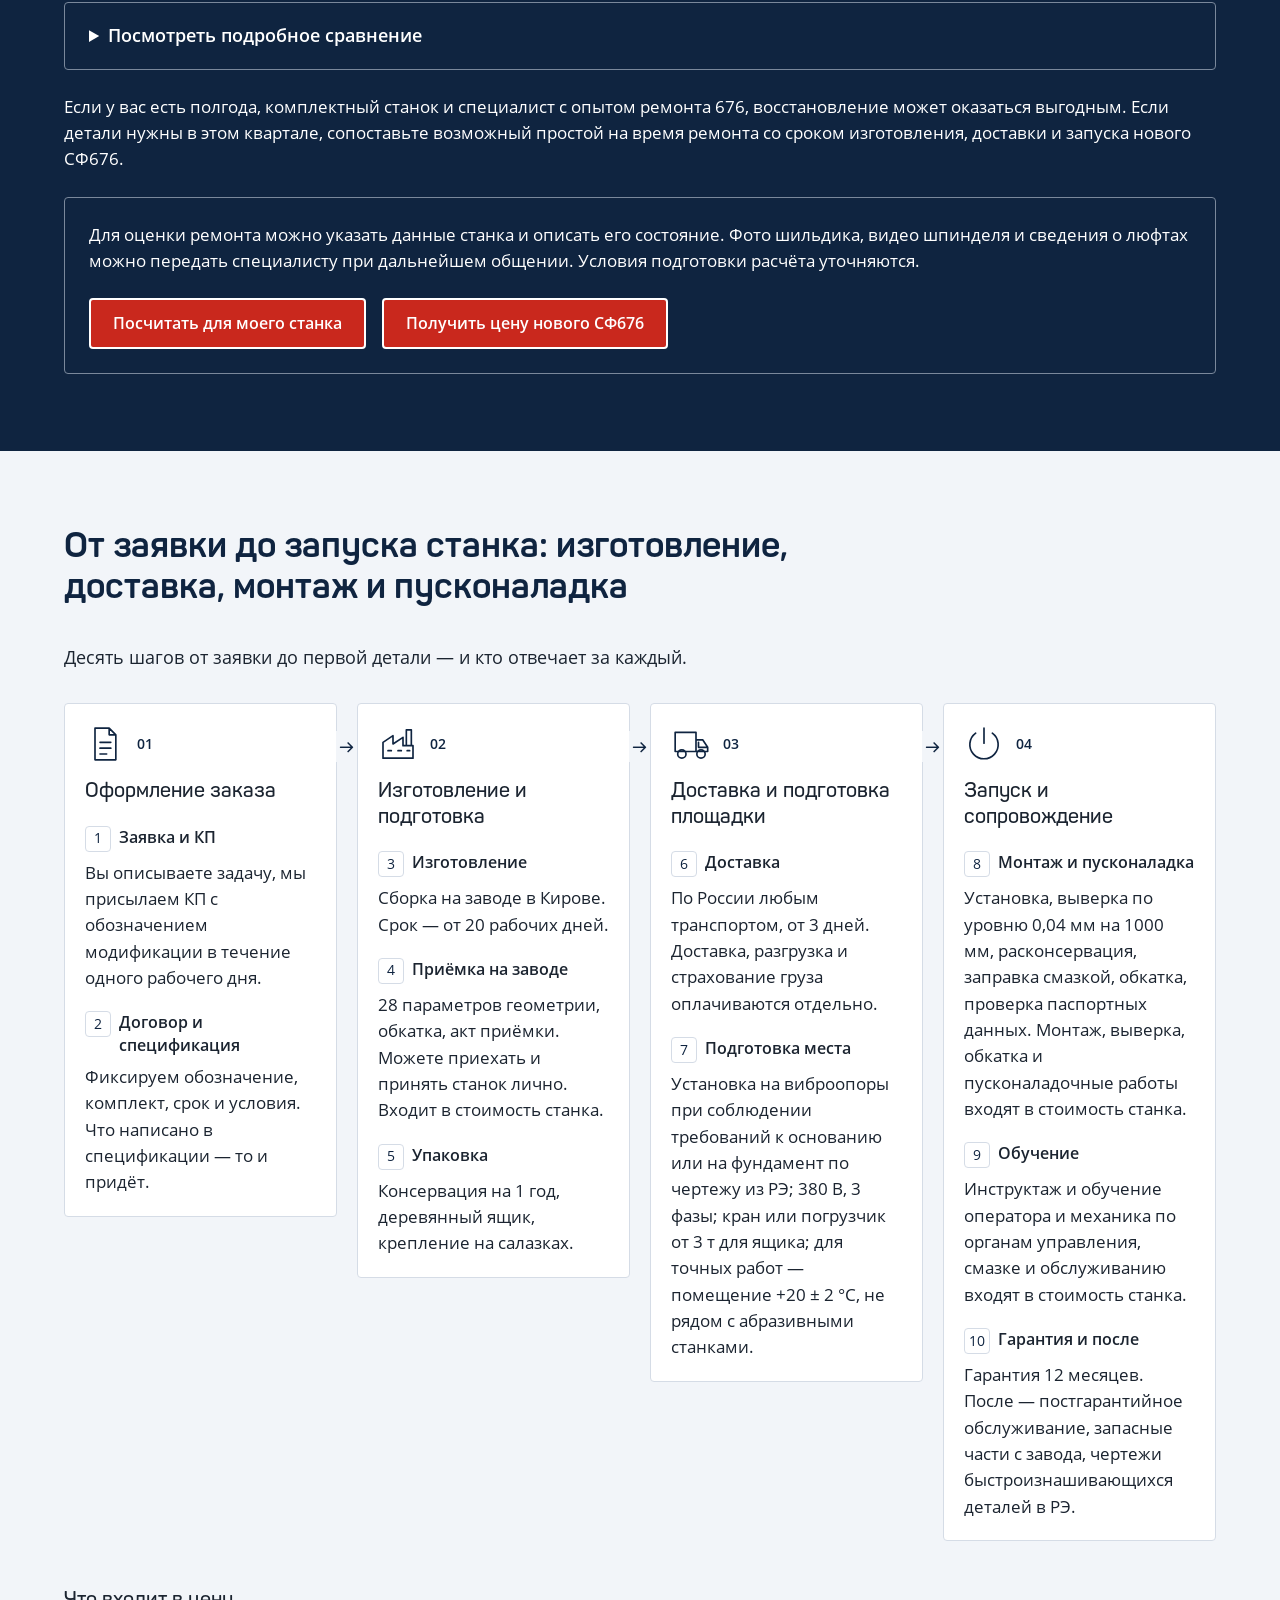
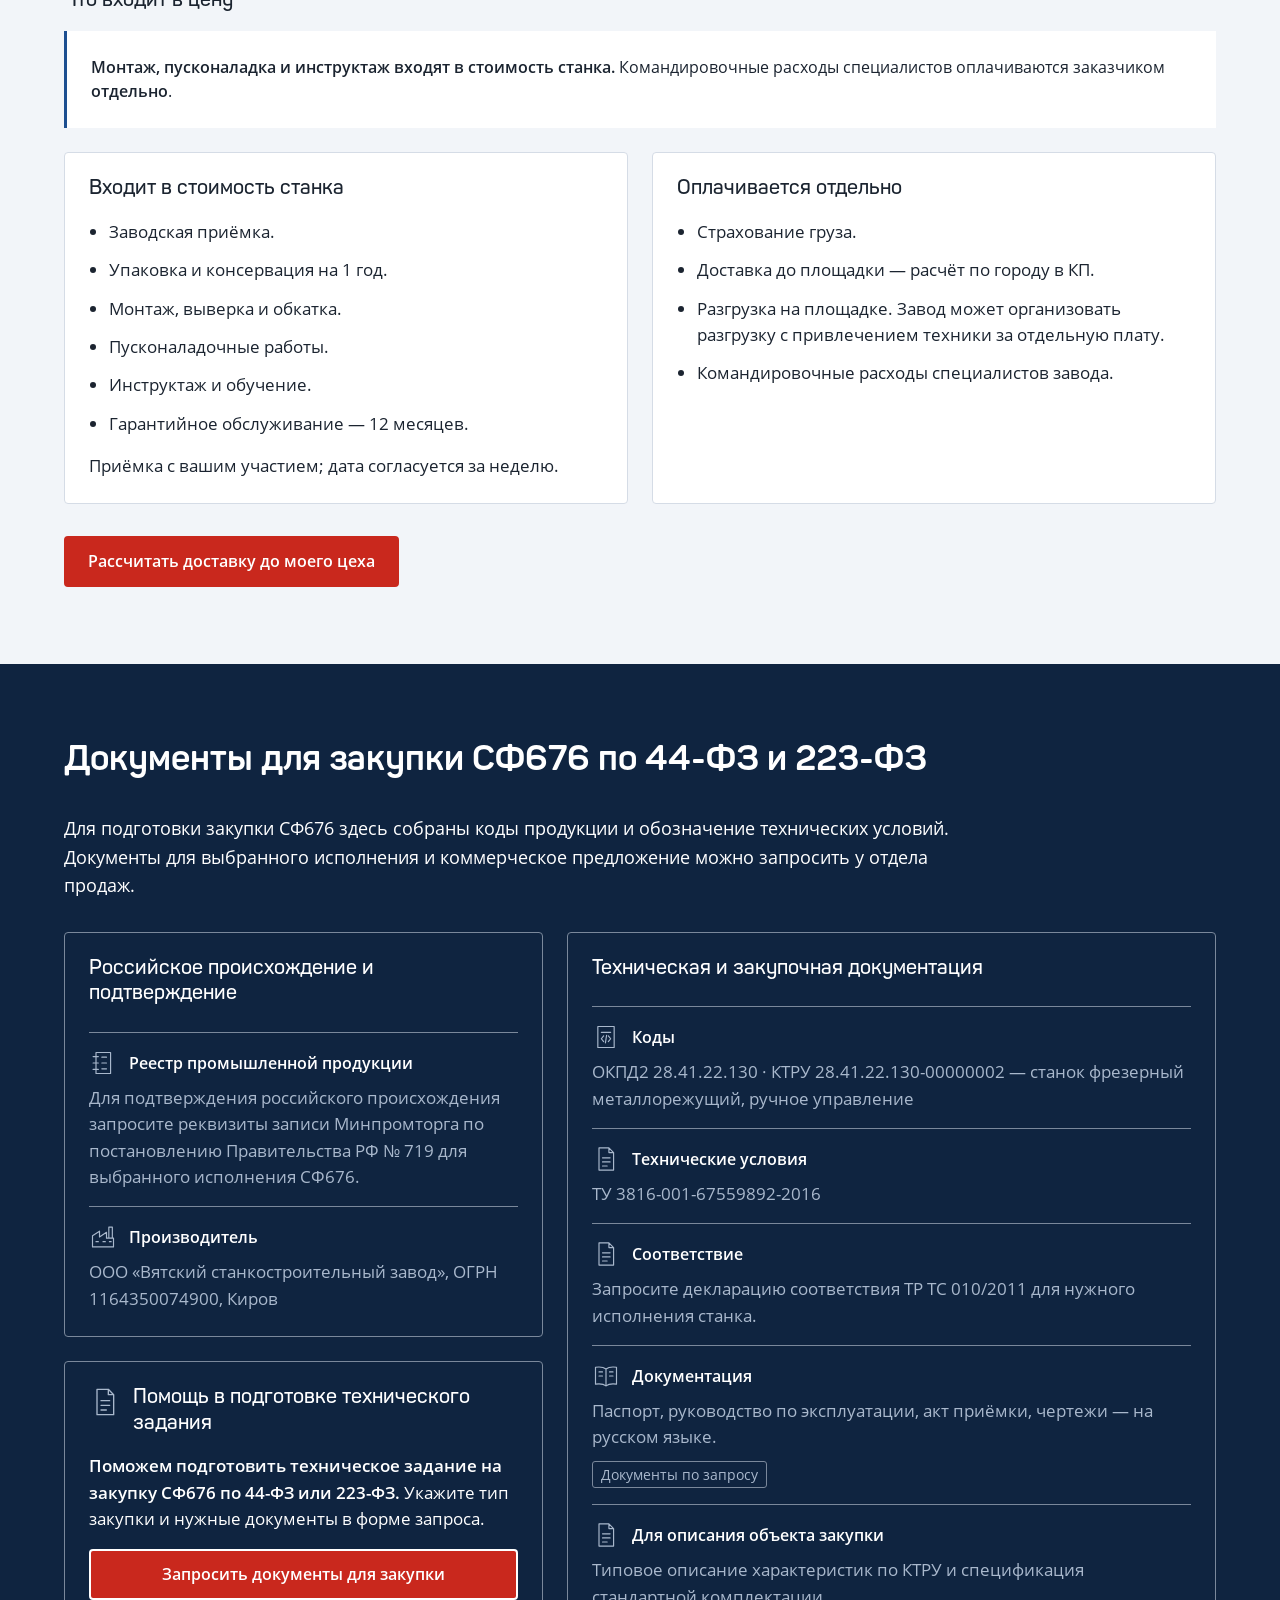
==== commit 7596241a: "Refine specifications gallery layout and complete responsive checks" ====
--- a/index.html
+++ b/index.html
@@ -239,6 +239,8 @@
 .v1 .spec-table td{font-weight:600;color:var(--ink)}
 .spec-operations{margin:var(--ui-space-3) 0 0;color:var(--navy);font-size:var(--ui-body)}
 .spec-docs{margin-top:var(--ui-space-5);padding-top:var(--ui-space-4);border-top:1px solid var(--line)}
+#specs .specs-closing{padding-top:var(--ui-space-5)}
+#specs .specs-closing .spec-docs{margin-top:0;padding-top:0;border-top:0}
 /* Fixed contact header: no layout shift while scrolling. */
 @media (max-width:900px){
 }
@@ -883,57 +885,63 @@
     <div class="section-cta specs-price-cta">
       <a class="btn red" href="#order" data-request-form="price_quote" data-source-section="specs" data-source-cta="specs-price">Запросить стоимость СФ676</a>
     </div>
-    <div class="photo-gallery tech-gallery" data-sf676-gallery role="region" aria-labelledby="specs-gallery-heading">
-      <div class="gallery-header">
-        <h3 id="specs-gallery-heading">Фотографии станка СФ676</h3>
-        <p>Рабочая зона, инструмент и элементы управления</p>
-      </div>
-      <div class="tech-layout">
-        <div class="tech-main" hidden>
-          <a class="tech-photo" id="specs-gallery-photo">
-            <span class="tech-expand" aria-hidden="true">
-              <svg viewBox="0 0 24 24" fill="none" stroke="currentColor" stroke-width="2"><path d="M9 4H4v5m11-5h5v5M4 15v5h5m11-5v5h-5"/></svg>
-            </span>
-          </a>
-          <div class="tech-meta">
-            <div><strong class="tech-name"></strong><small>Нажмите на снимок для увеличения</small></div>
-            <div class="tech-navigation">
-              <span class="tech-counter" role="status" aria-live="polite" aria-atomic="true"></span>
-              <button type="button" class="gallery-button gallery-prev" aria-label="Предыдущий ракурс" aria-controls="specs-gallery-photo"></button>
-              <button type="button" class="gallery-button gallery-next" aria-label="Следующий ракурс" aria-controls="specs-gallery-photo"></button>
+  </div>
+  <div class="specs-gallery-band">
+    <div class="wrap">
+      <div class="photo-gallery tech-gallery" data-sf676-gallery role="region" aria-labelledby="specs-gallery-heading">
+        <div class="gallery-header">
+          <h3 id="specs-gallery-heading">Фотографии станка СФ676</h3>
+          <p>Рабочая зона, инструмент и элементы управления</p>
+        </div>
+        <div class="tech-layout">
+          <div class="tech-main" hidden>
+            <a class="tech-photo" id="specs-gallery-photo">
+              <span class="tech-expand" aria-hidden="true">
+                <svg viewBox="0 0 24 24" fill="none" stroke="currentColor" stroke-width="2"><path d="M9 4H4v5m11-5h5v5M4 15v5h5m11-5v5h-5"/></svg>
+              </span>
+            </a>
+            <div class="tech-meta">
+              <div><strong class="tech-name"></strong><small>Нажмите на снимок для увеличения</small></div>
+              <div class="tech-navigation">
+                <span class="tech-counter" role="status" aria-live="polite" aria-atomic="true"></span>
+                <button type="button" class="gallery-button gallery-prev" aria-label="Предыдущий ракурс" aria-controls="specs-gallery-photo"></button>
+                <button type="button" class="gallery-button gallery-next" aria-label="Следующий ракурс" aria-controls="specs-gallery-photo"></button>
+              </div>
             </div>
           </div>
+          <ul class="tech-thumbs" id="specs-gallery-track" aria-label="Ракурсы станка">
+            <li><a class="tech-thumb" href="assets/images/galleries/sf676-proz4204-1600.webp">
+              <img src="assets/images/galleries/sf676-proz4204-640.webp" srcset="assets/images/galleries/sf676-proz4204-640.webp 640w" sizes="(min-width: 1024px) 120px, 112px"
+                   width="640" height="427" loading="lazy" decoding="async" alt="Шпиндель, инструмент и заготовка в тисках">
+              <span>Шпиндель и заготовка</span>
+            </a></li>
+            <li><a class="tech-thumb" href="assets/images/galleries/sf676-proz4209-1600.webp">
+              <img src="assets/images/galleries/sf676-proz4209-640.webp" srcset="assets/images/galleries/sf676-proz4209-640.webp 640w" sizes="(min-width: 1024px) 120px, 112px"
+                   width="640" height="427" loading="lazy" decoding="async" alt="Вертикальная головка и рабочий стол СФ676 на фоне других станков">
+              <span>Вертикальная головка</span>
+            </a></li>
+            <li><a class="tech-thumb" href="assets/images/galleries/sf676-proz4212-1600.webp">
+              <img src="assets/images/galleries/sf676-proz4212-640.webp" srcset="assets/images/galleries/sf676-proz4212-640.webp 640w" sizes="(min-width: 1024px) 120px, 112px"
+                   width="640" height="427" loading="lazy" decoding="async" alt="Инструмент над заготовкой в тисках, вид сверху и сбоку">
+              <span>Инструмент над заготовкой</span>
+            </a></li>
+            <li><a class="tech-thumb" href="assets/images/galleries/sf676-proz4257-1600.webp">
+              <img src="assets/images/galleries/sf676-proz4257-640.webp" srcset="assets/images/galleries/sf676-proz4257-640.webp 640w" sizes="(min-width: 1024px) 120px, 112px"
+                   width="640" height="427" loading="lazy" decoding="async" alt="Руки оператора на пульте цифровой индикации">
+              <span>Пульт цифровой индикации</span>
+            </a></li>
+            <li><a class="tech-thumb" href="assets/images/galleries/sf676-proz4335-1600.webp">
+              <img src="assets/images/galleries/sf676-proz4335-640.webp" srcset="assets/images/galleries/sf676-proz4335-640.webp 640w" sizes="(min-width: 1024px) 120px, 112px"
+                   width="640" height="427" loading="lazy" decoding="async" alt="Инструмент и стружка на заготовке крупным планом">
+              <span>Инструмент и стружка</span>
+            </a></li>
+          </ul>
         </div>
-        <ul class="tech-thumbs" id="specs-gallery-track" aria-label="Ракурсы станка">
-          <li><a class="tech-thumb" href="assets/images/galleries/sf676-proz4204-1600.webp">
-            <img src="assets/images/galleries/sf676-proz4204-640.webp" srcset="assets/images/galleries/sf676-proz4204-640.webp 640w" sizes="(min-width: 1024px) 120px, 112px"
-                 width="640" height="427" loading="lazy" decoding="async" alt="Шпиндель, инструмент и заготовка в тисках">
-            <span>Шпиндель и заготовка</span>
-          </a></li>
-          <li><a class="tech-thumb" href="assets/images/galleries/sf676-proz4209-1600.webp">
-            <img src="assets/images/galleries/sf676-proz4209-640.webp" srcset="assets/images/galleries/sf676-proz4209-640.webp 640w" sizes="(min-width: 1024px) 120px, 112px"
-                 width="640" height="427" loading="lazy" decoding="async" alt="Вертикальная головка и рабочий стол СФ676 на фоне других станков">
-            <span>Вертикальная головка</span>
-          </a></li>
-          <li><a class="tech-thumb" href="assets/images/galleries/sf676-proz4212-1600.webp">
-            <img src="assets/images/galleries/sf676-proz4212-640.webp" srcset="assets/images/galleries/sf676-proz4212-640.webp 640w" sizes="(min-width: 1024px) 120px, 112px"
-                 width="640" height="427" loading="lazy" decoding="async" alt="Инструмент над заготовкой в тисках, вид сверху и сбоку">
-            <span>Инструмент над заготовкой</span>
-          </a></li>
-          <li><a class="tech-thumb" href="assets/images/galleries/sf676-proz4257-1600.webp">
-            <img src="assets/images/galleries/sf676-proz4257-640.webp" srcset="assets/images/galleries/sf676-proz4257-640.webp 640w" sizes="(min-width: 1024px) 120px, 112px"
-                 width="640" height="427" loading="lazy" decoding="async" alt="Руки оператора на пульте цифровой индикации">
-            <span>Пульт цифровой индикации</span>
-          </a></li>
-          <li><a class="tech-thumb" href="assets/images/galleries/sf676-proz4335-1600.webp">
-            <img src="assets/images/galleries/sf676-proz4335-640.webp" srcset="assets/images/galleries/sf676-proz4335-640.webp 640w" sizes="(min-width: 1024px) 120px, 112px"
-                 width="640" height="427" loading="lazy" decoding="async" alt="Инструмент и стружка на заготовке крупным планом">
-            <span>Инструмент и стружка</span>
-          </a></li>
-        </ul>
-      </div>
-      <p class="tech-note">5 фотографий · В увеличенном просмотре кадр виден целиком</p>
-    </div>
+        <p class="tech-note">5 фотографий · В увеличенном просмотре кадр виден целиком</p>
+      </div>
+    </div>
+  </div>
+  <div class="wrap specs-closing">
     <div class="spec-docs" id="technical-documents">
       <h3><span class="q" data-q="docs" data-location="Характеристики">Техническая документация</span></h3>
       <p>В отделе продаж можно запросить полные характеристики, перечни стандартной и дополнительной комплектации, эскизы столов и шпинделей и руководство по эксплуатации.</p>
--- a/assets/css/photo-gallery.css
+++ b/assets/css/photo-gallery.css
@@ -238,3 +238,16 @@
   .mosaic-photo:not(:first-child) .mosaic-expand { display: none; }
   .mosaic-footer { flex-direction: column; align-items: stretch; }
 }
+
+/* The technical gallery is a full-width zone within #specs; the workshop stays unchanged. */
+#specs .specs-gallery-band {
+  margin-top: var(--ui-space-5);
+  padding-block: var(--ui-space-5);
+  background: var(--surface);
+}
+#specs .tech-gallery { margin-top: 0; }
+#specs .tech-gallery .gallery-header {
+  text-align: center;
+  margin-bottom: var(--ui-space-3);
+}
+#specs .tech-gallery .tech-thumb { background: var(--paper); }
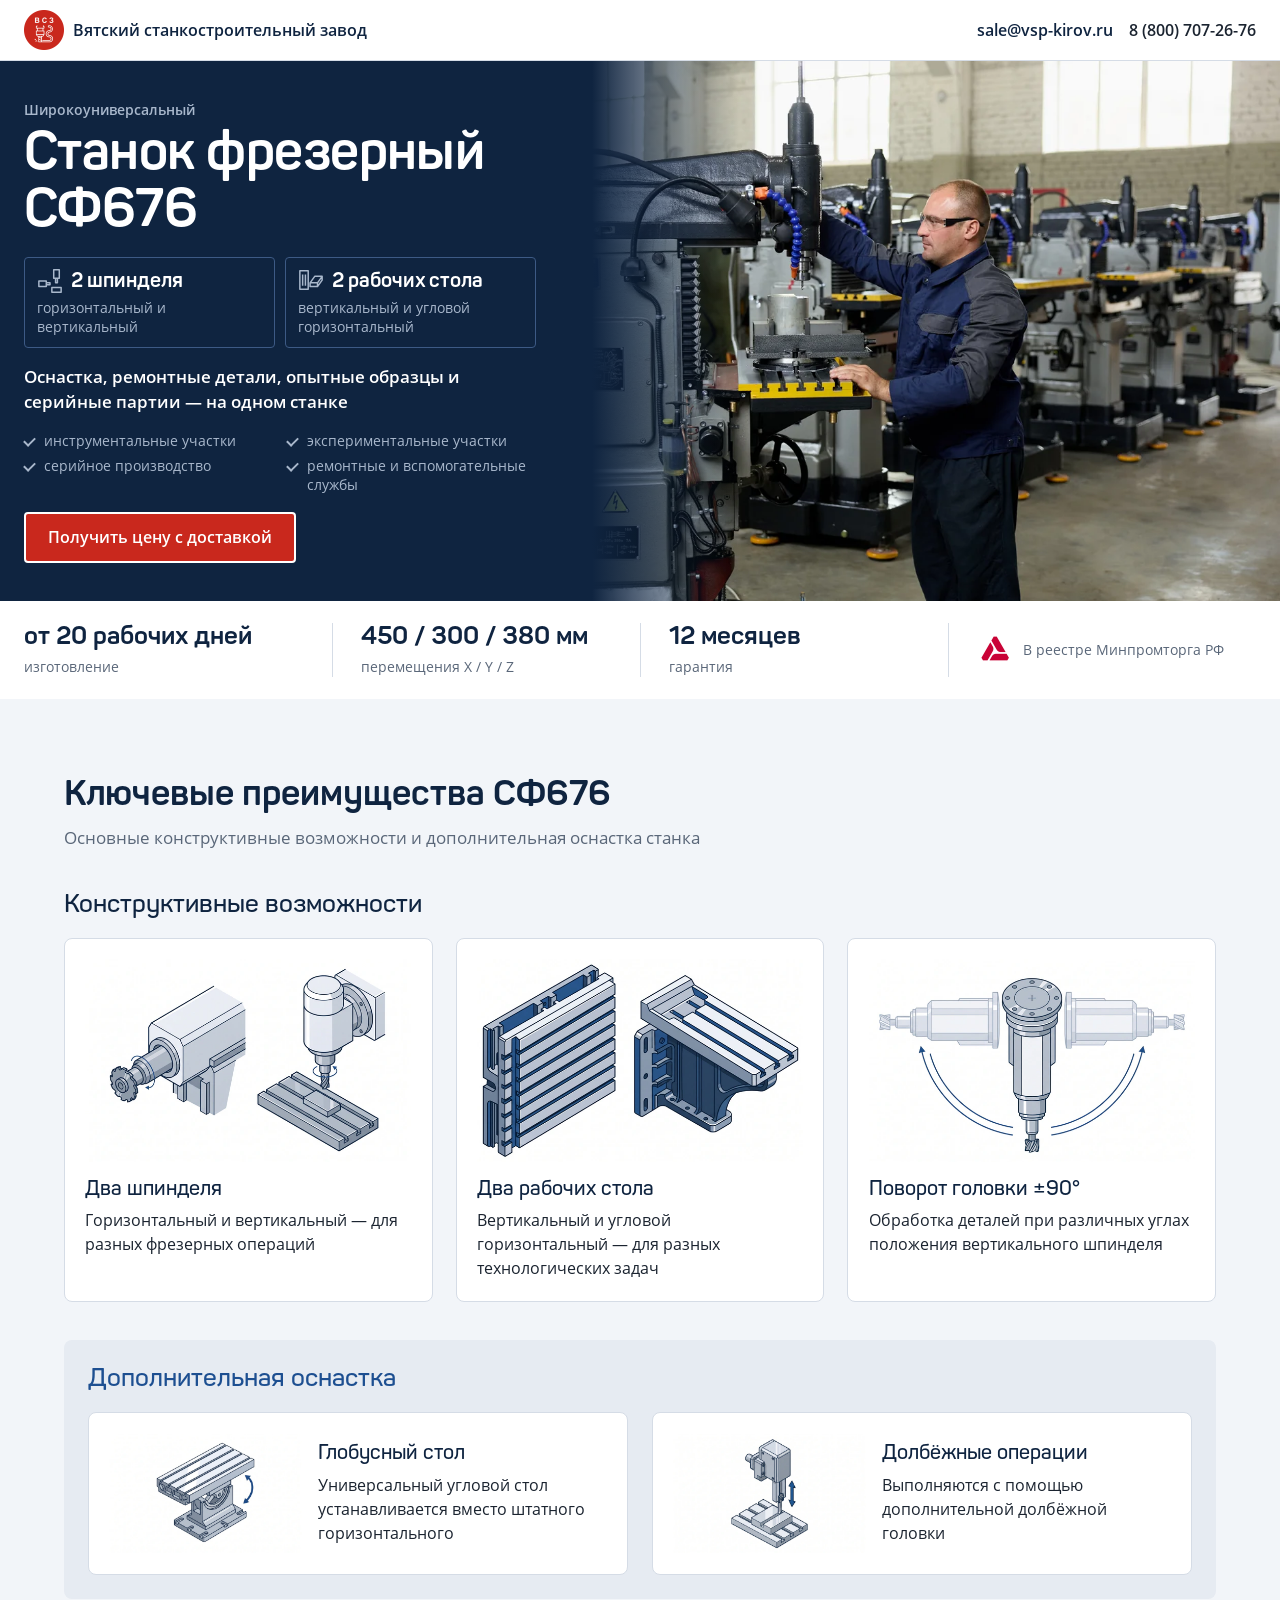
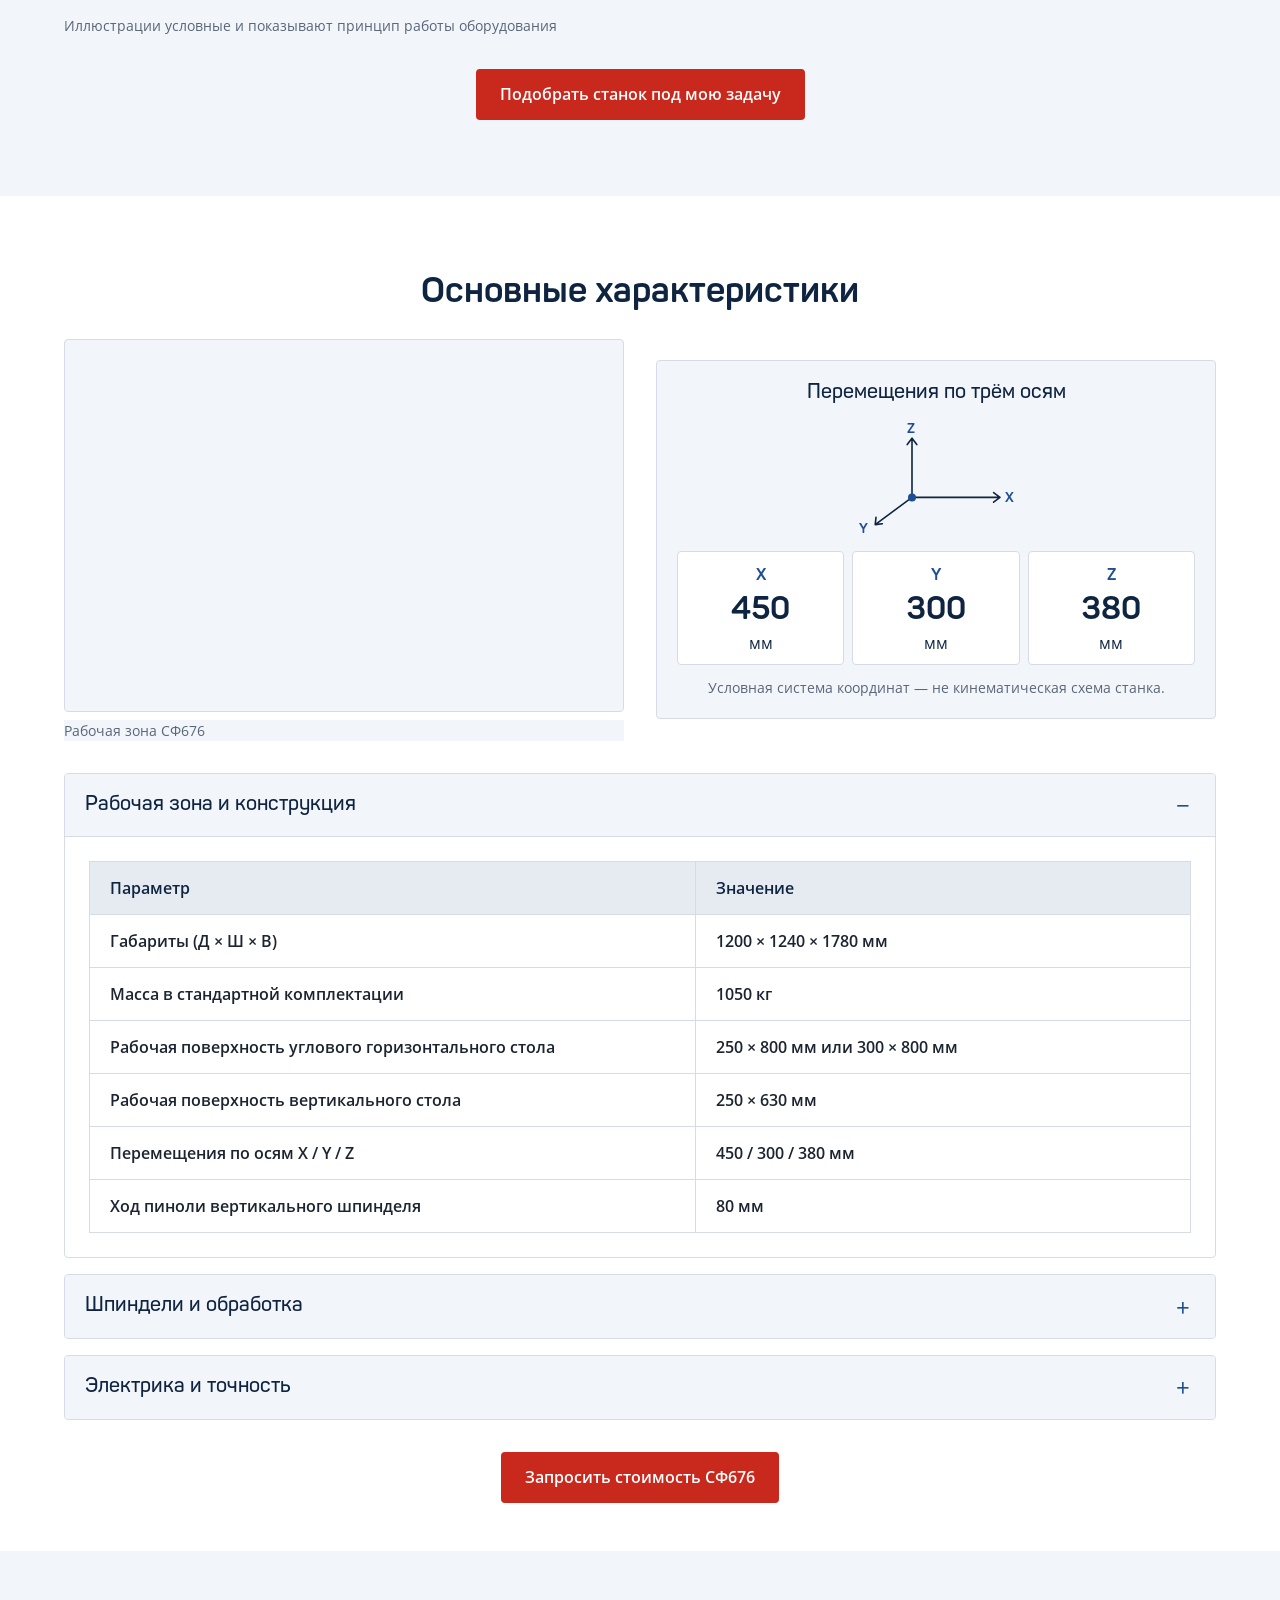
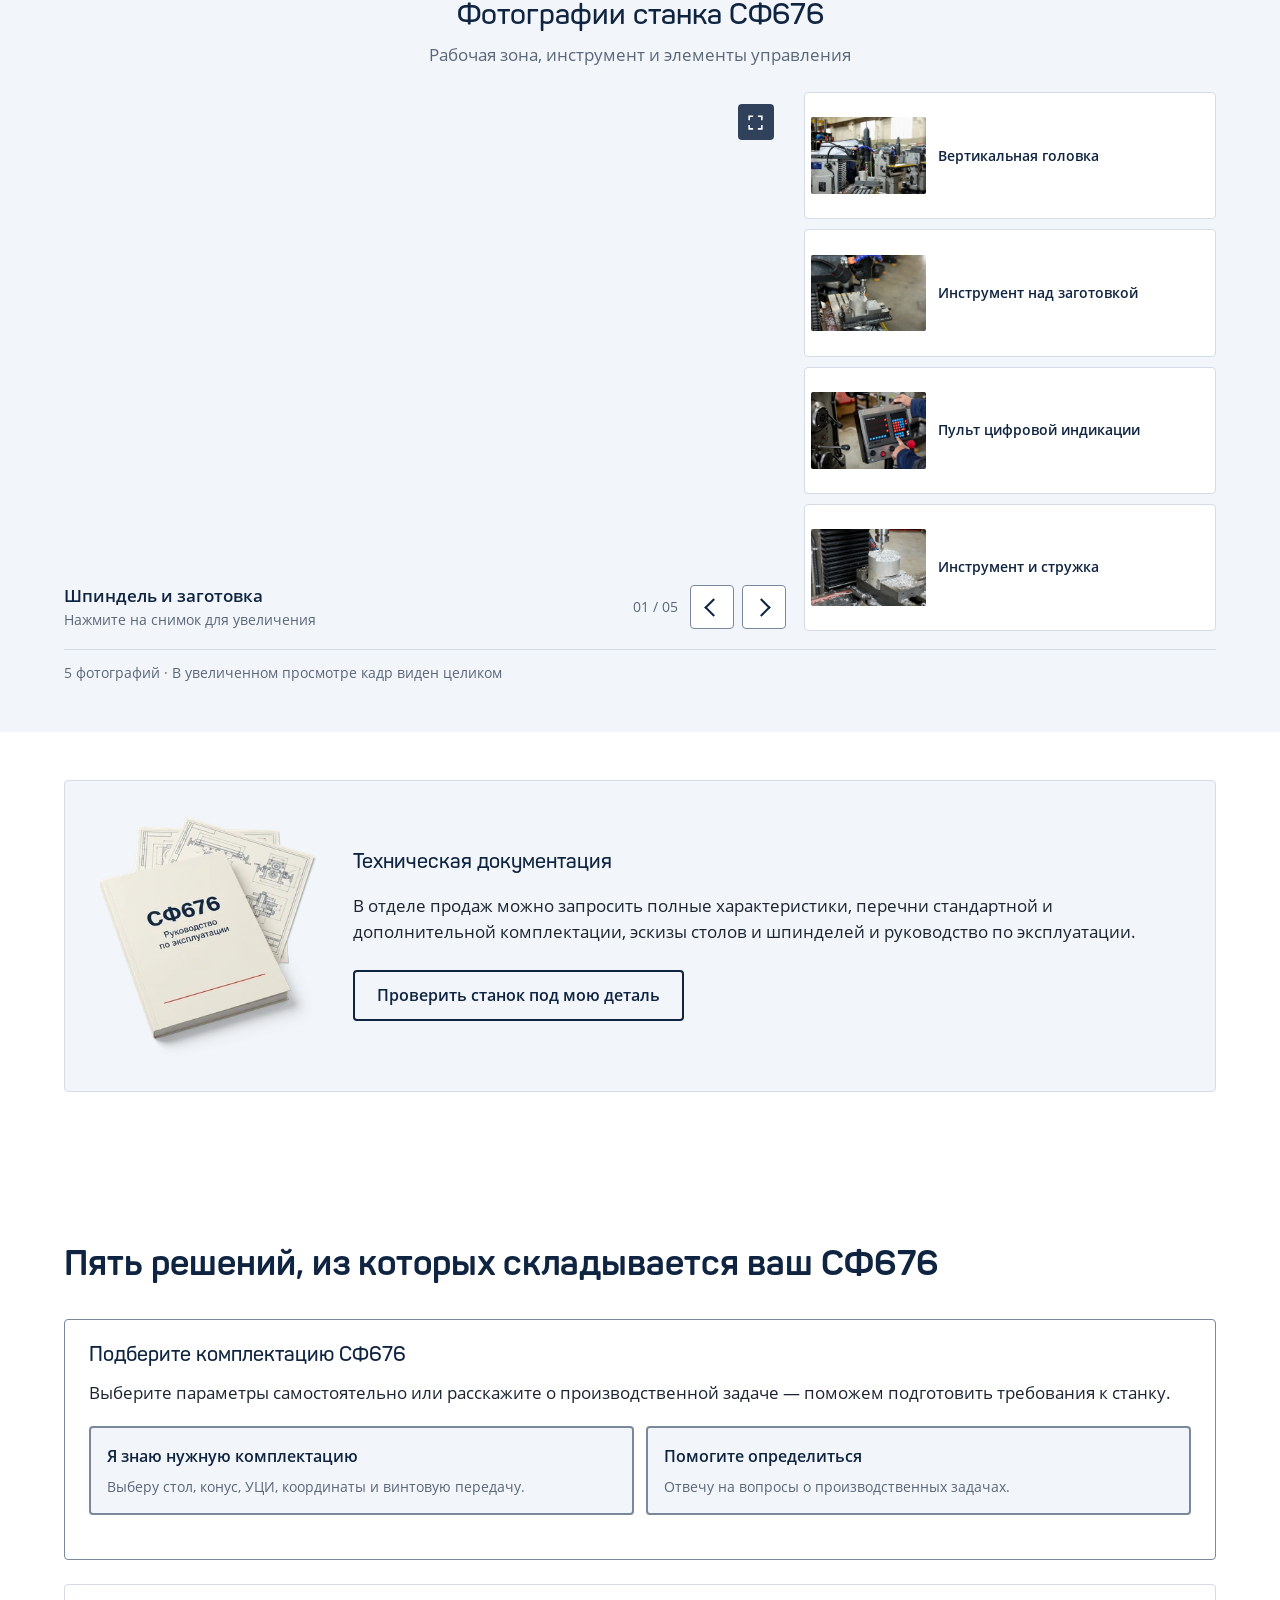
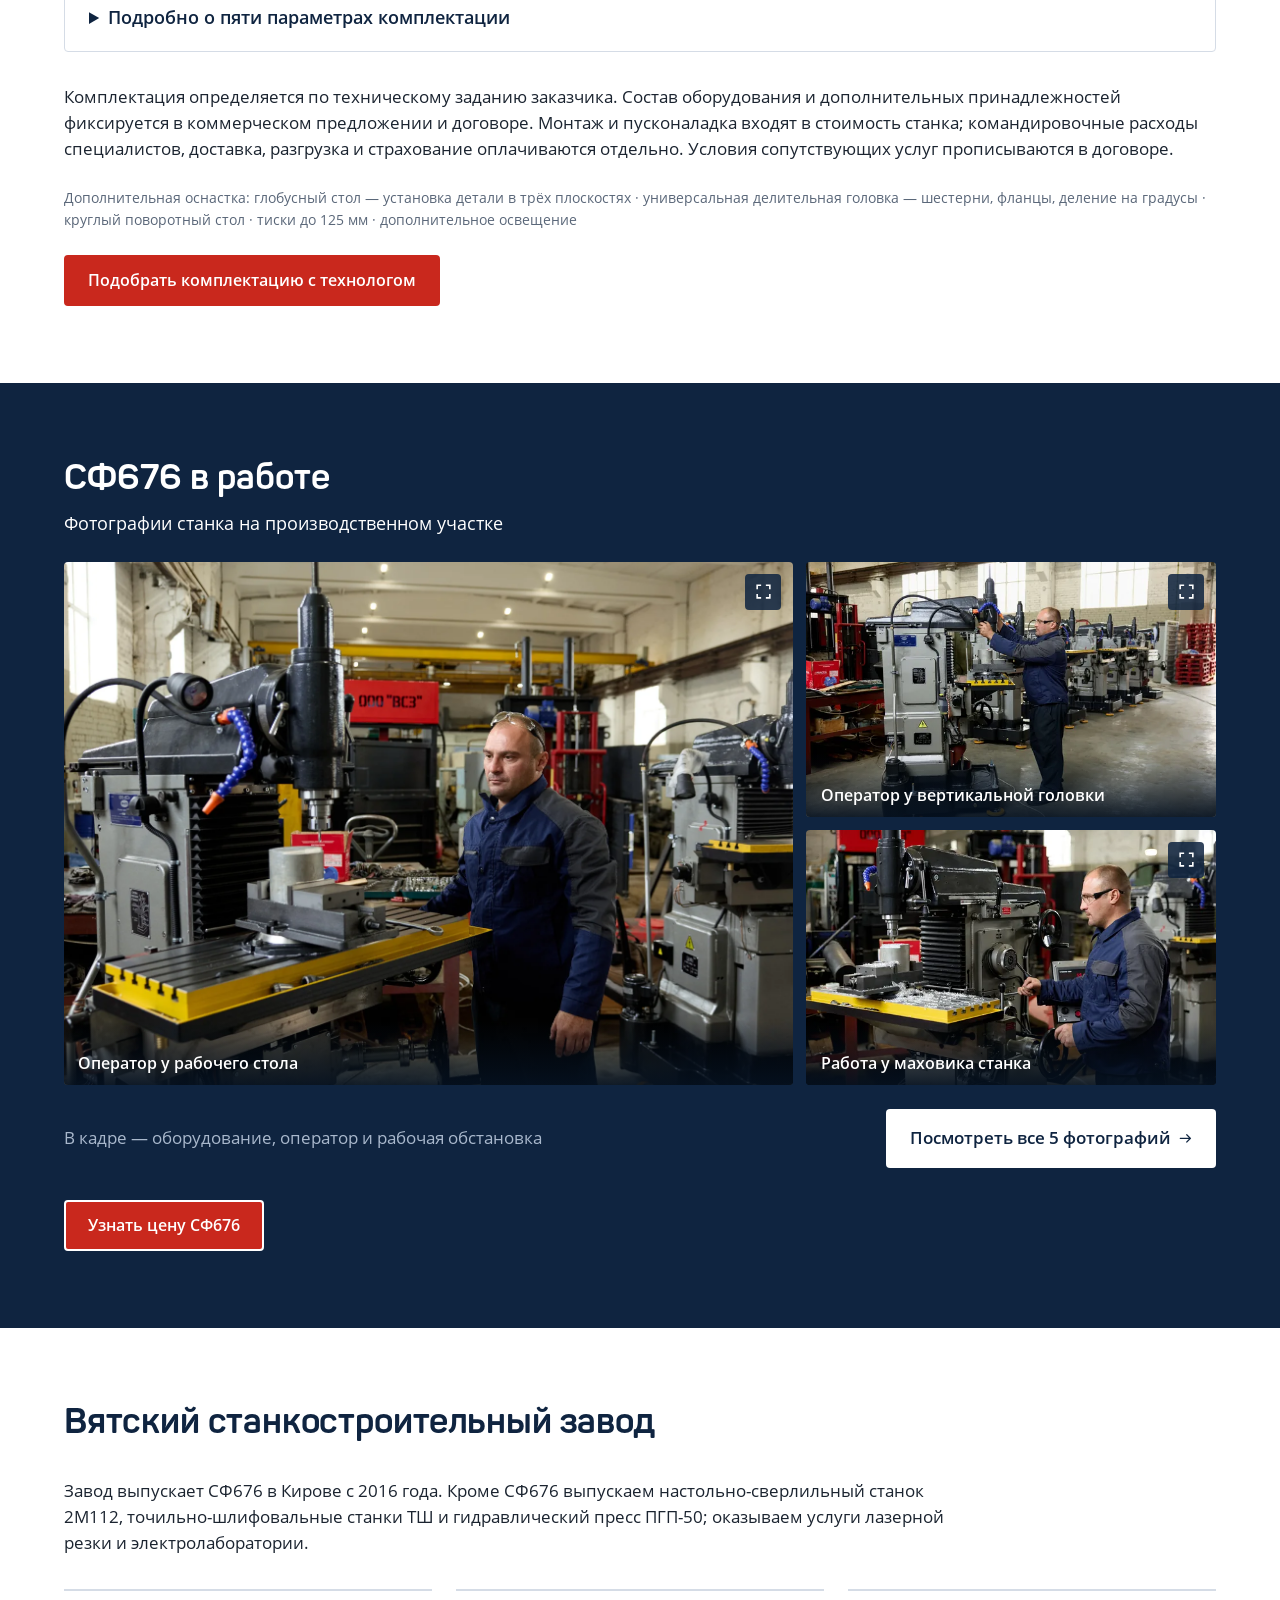
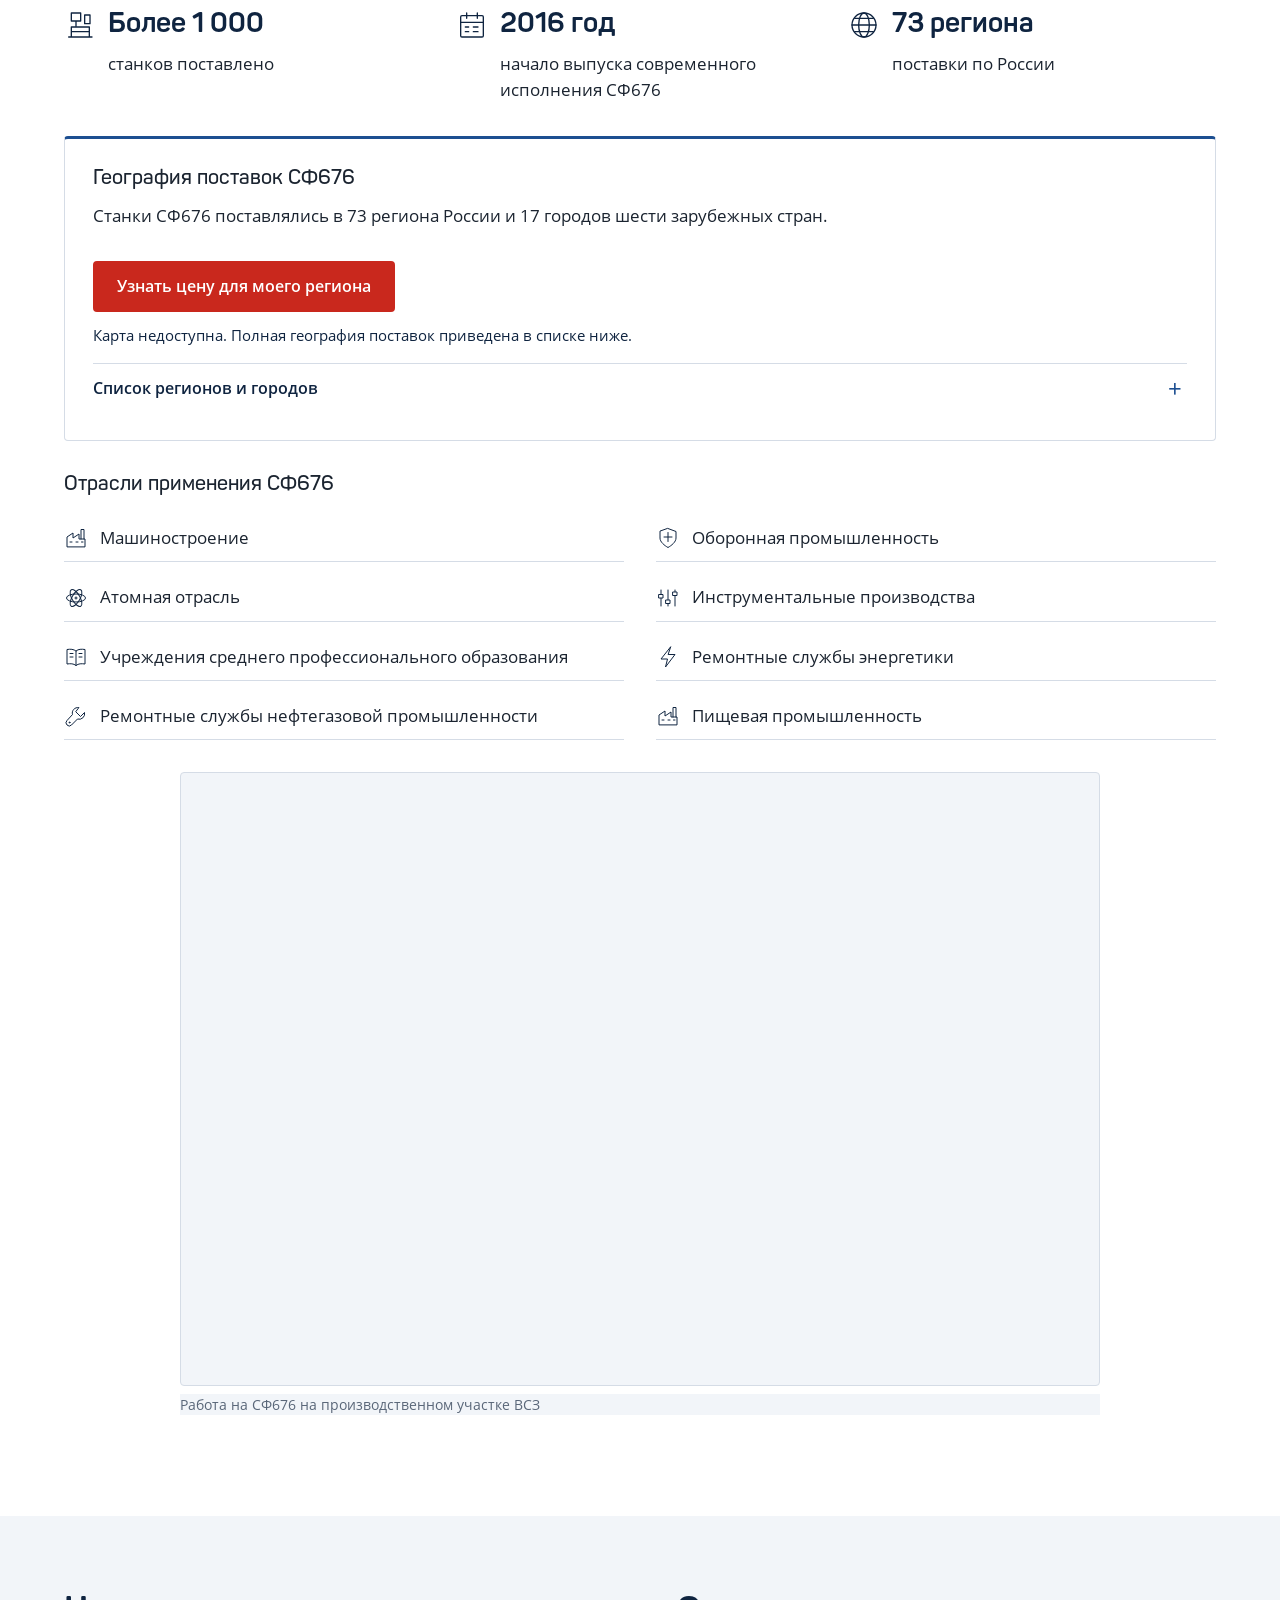
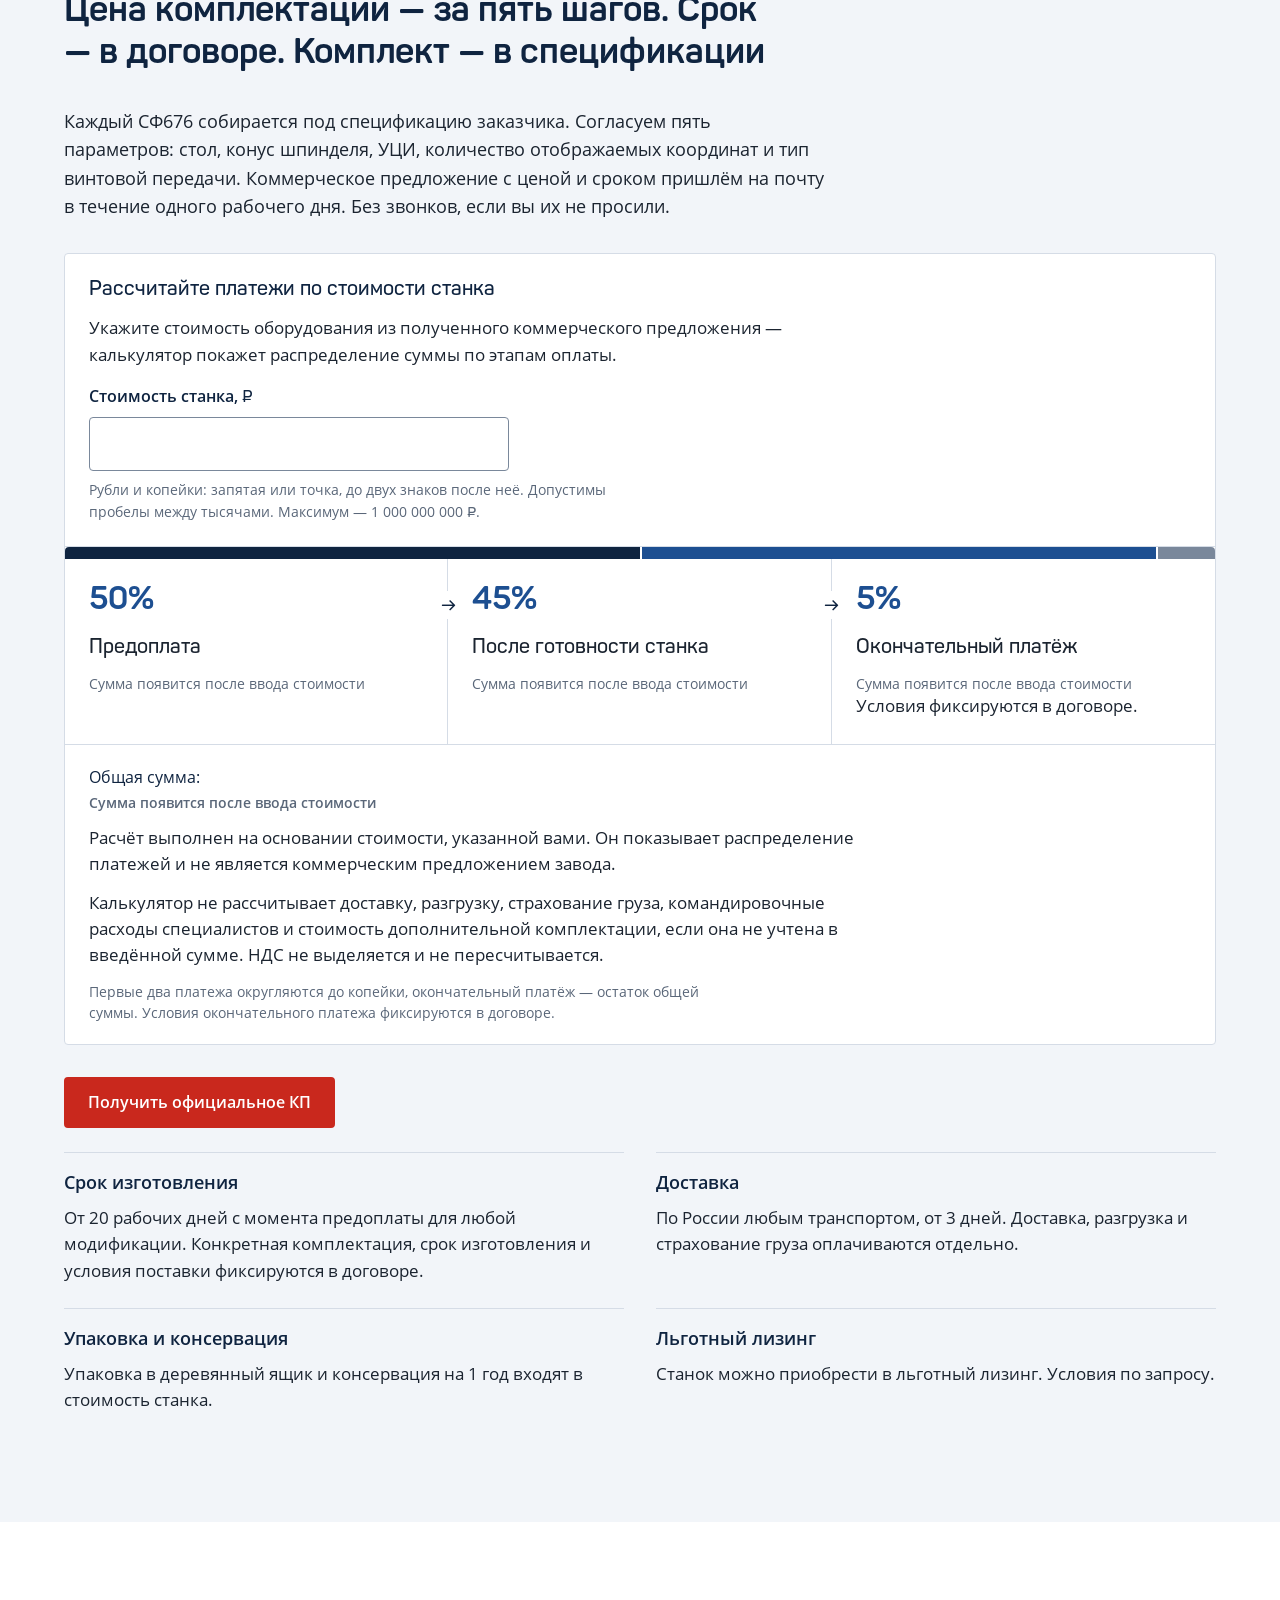
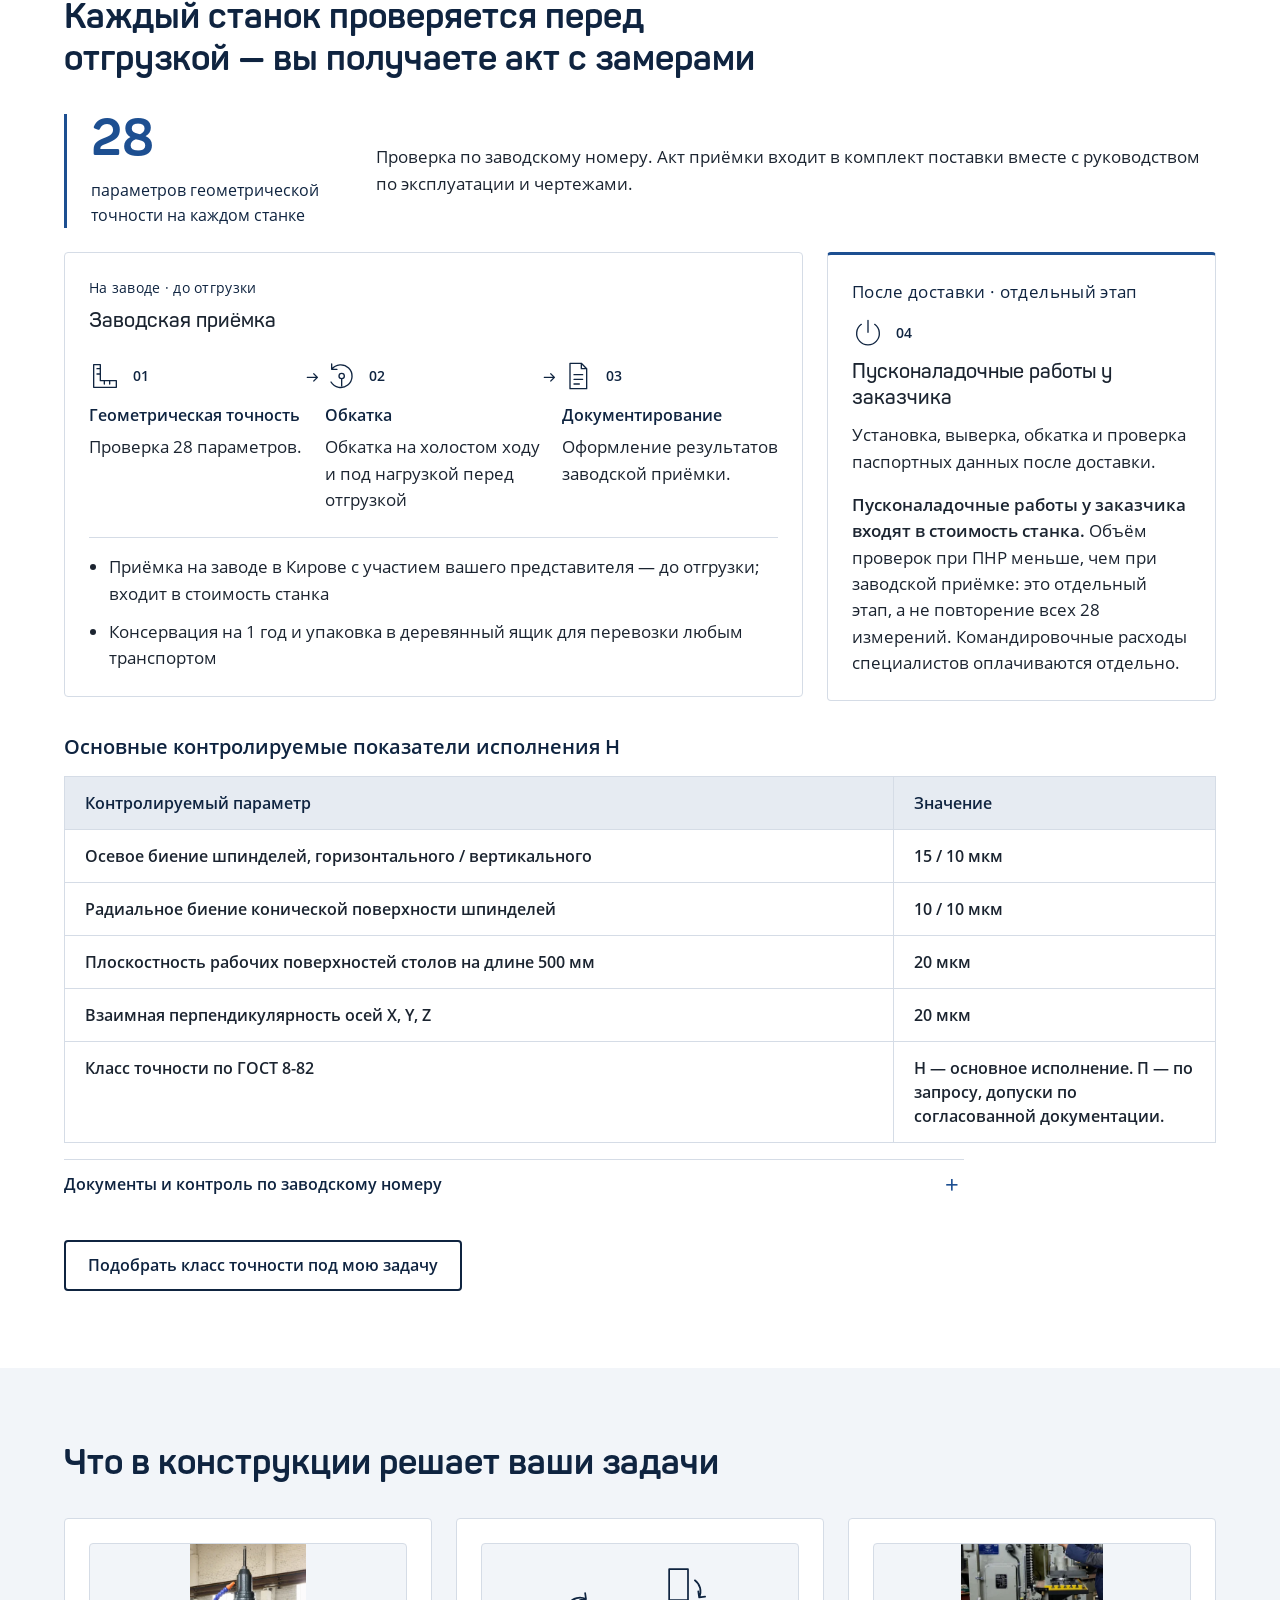
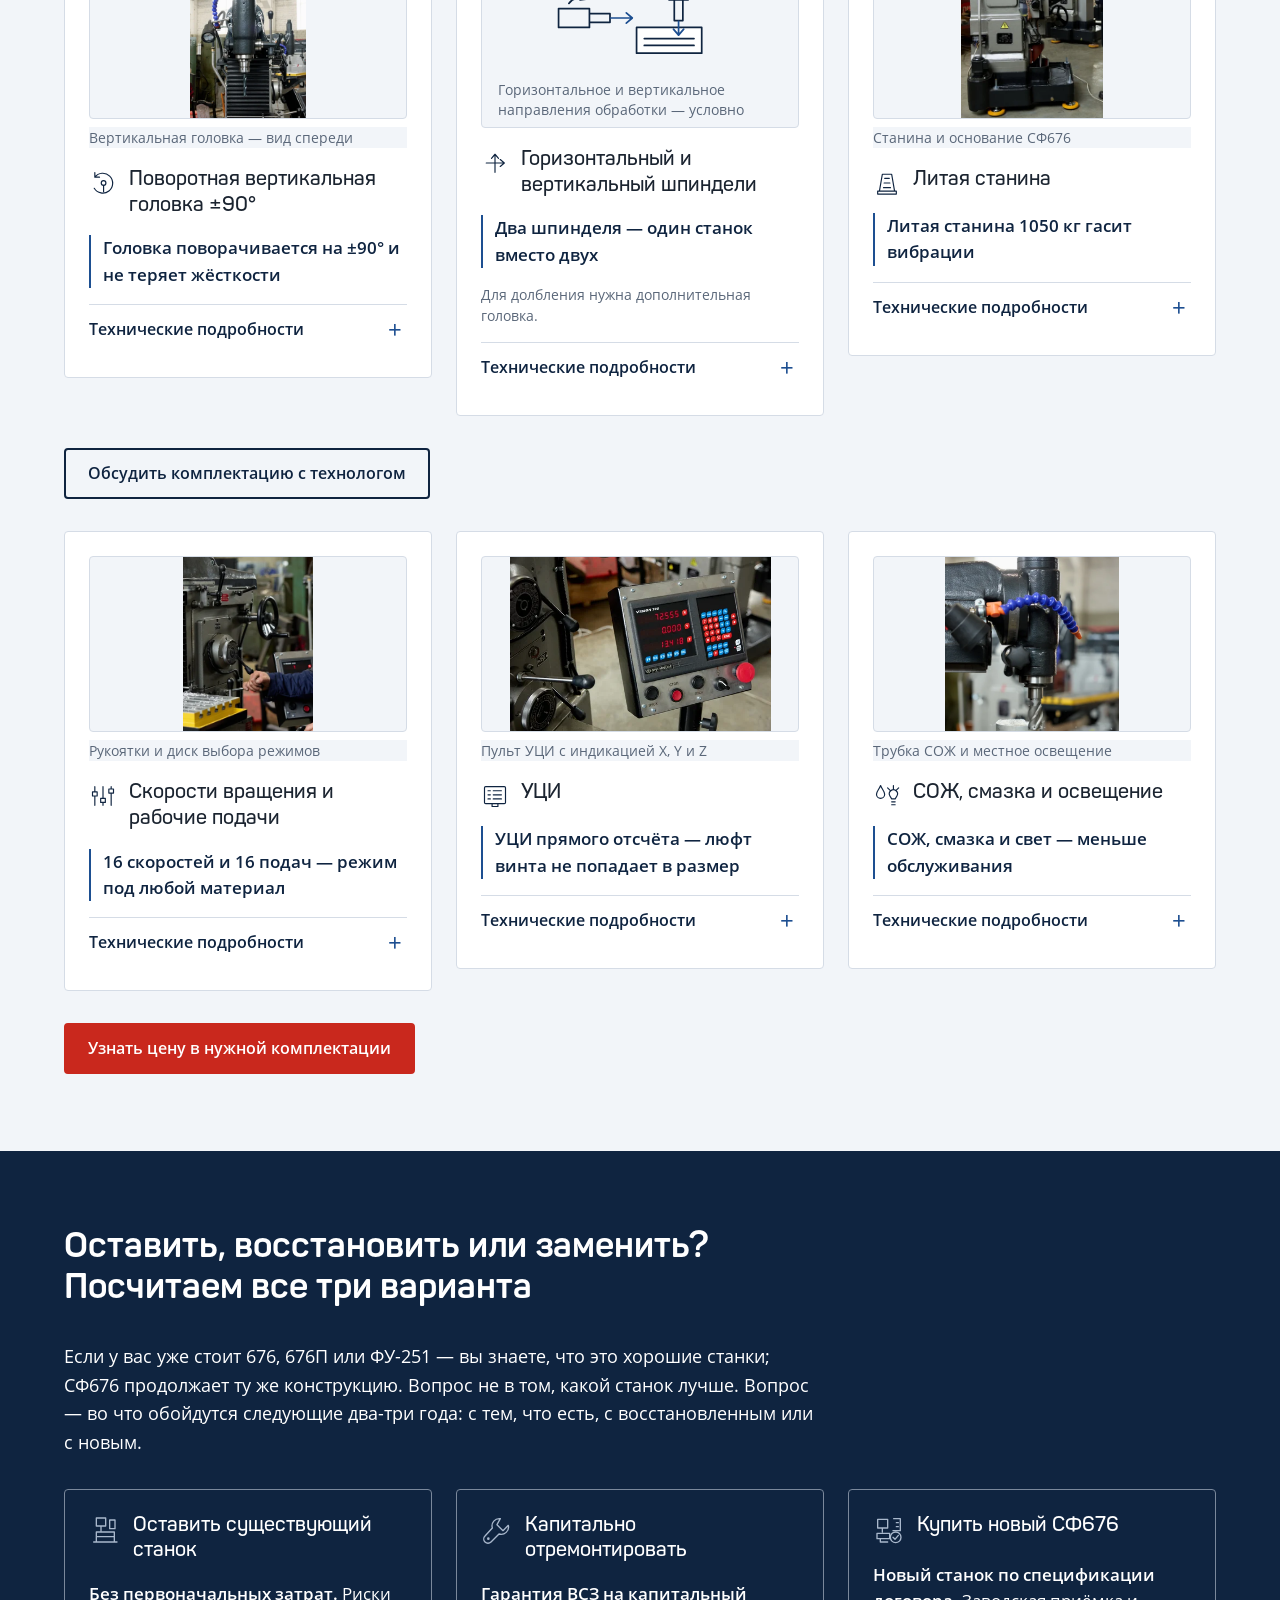
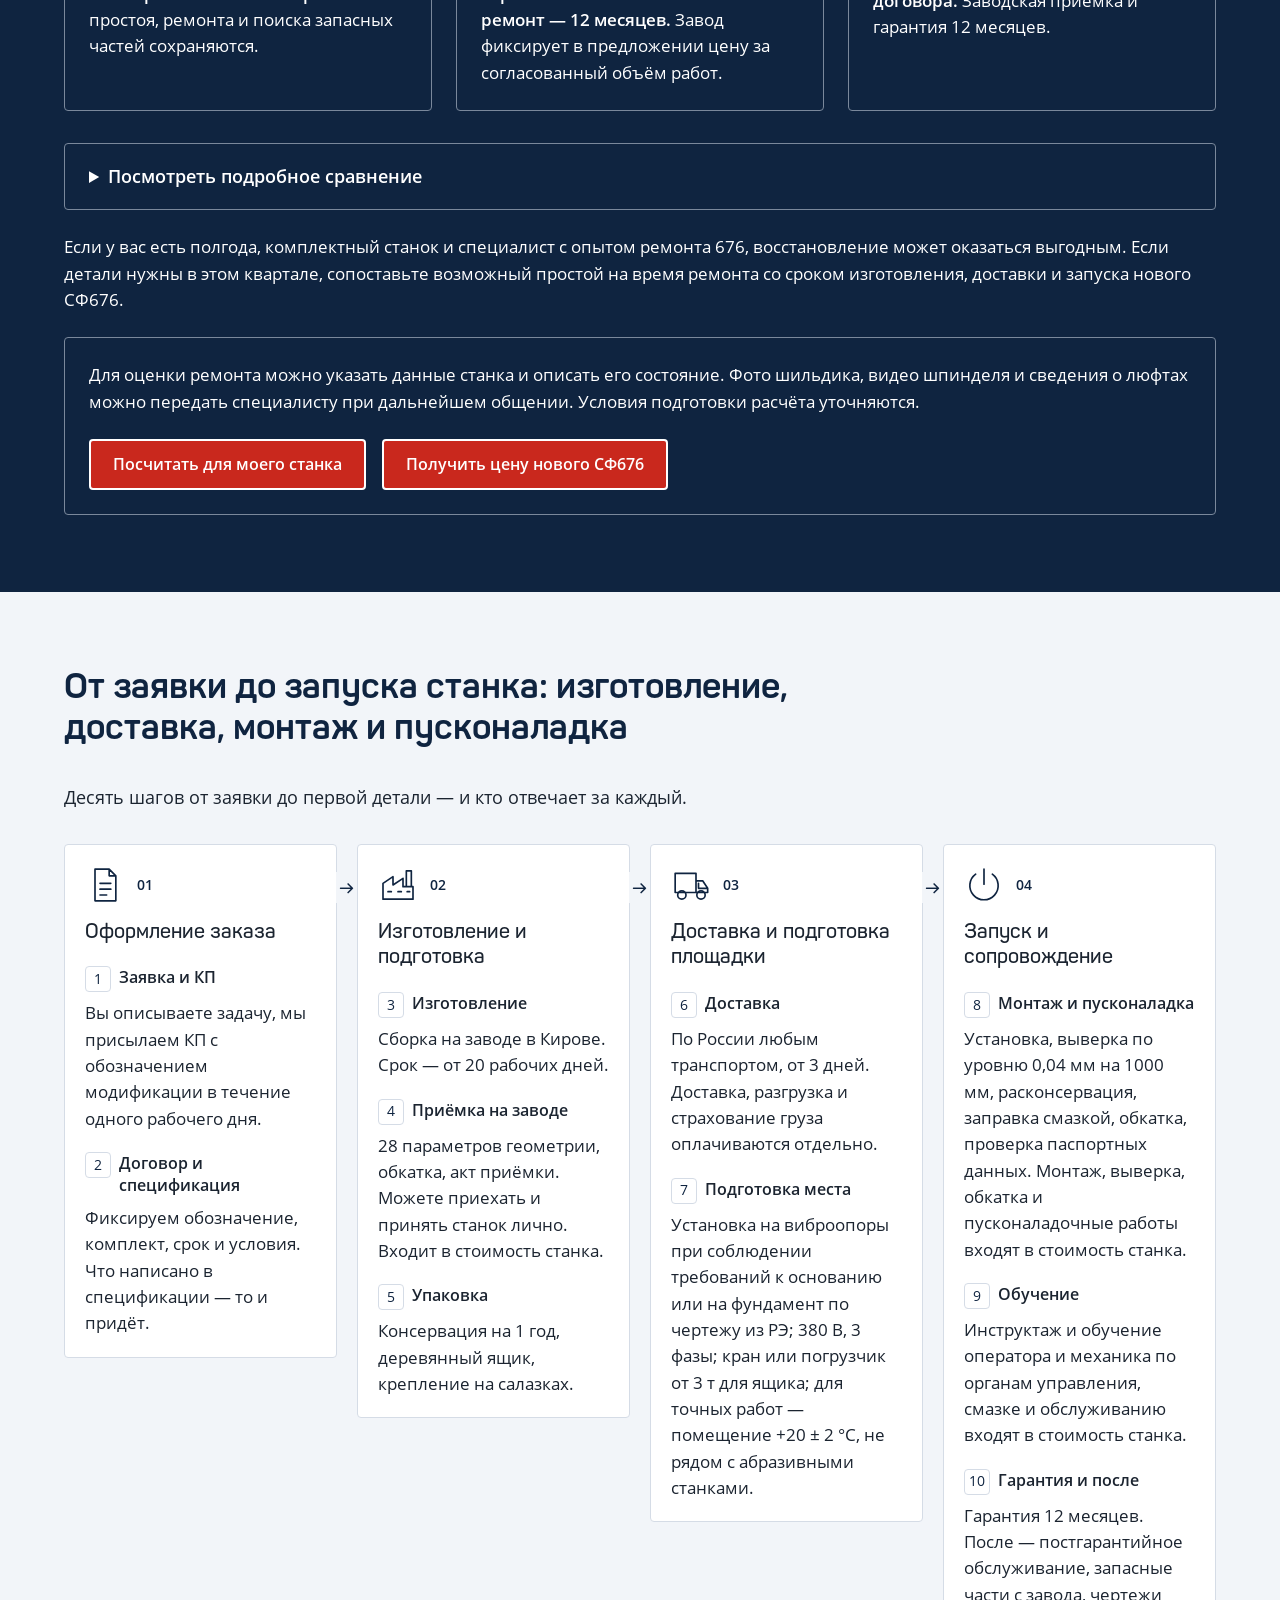
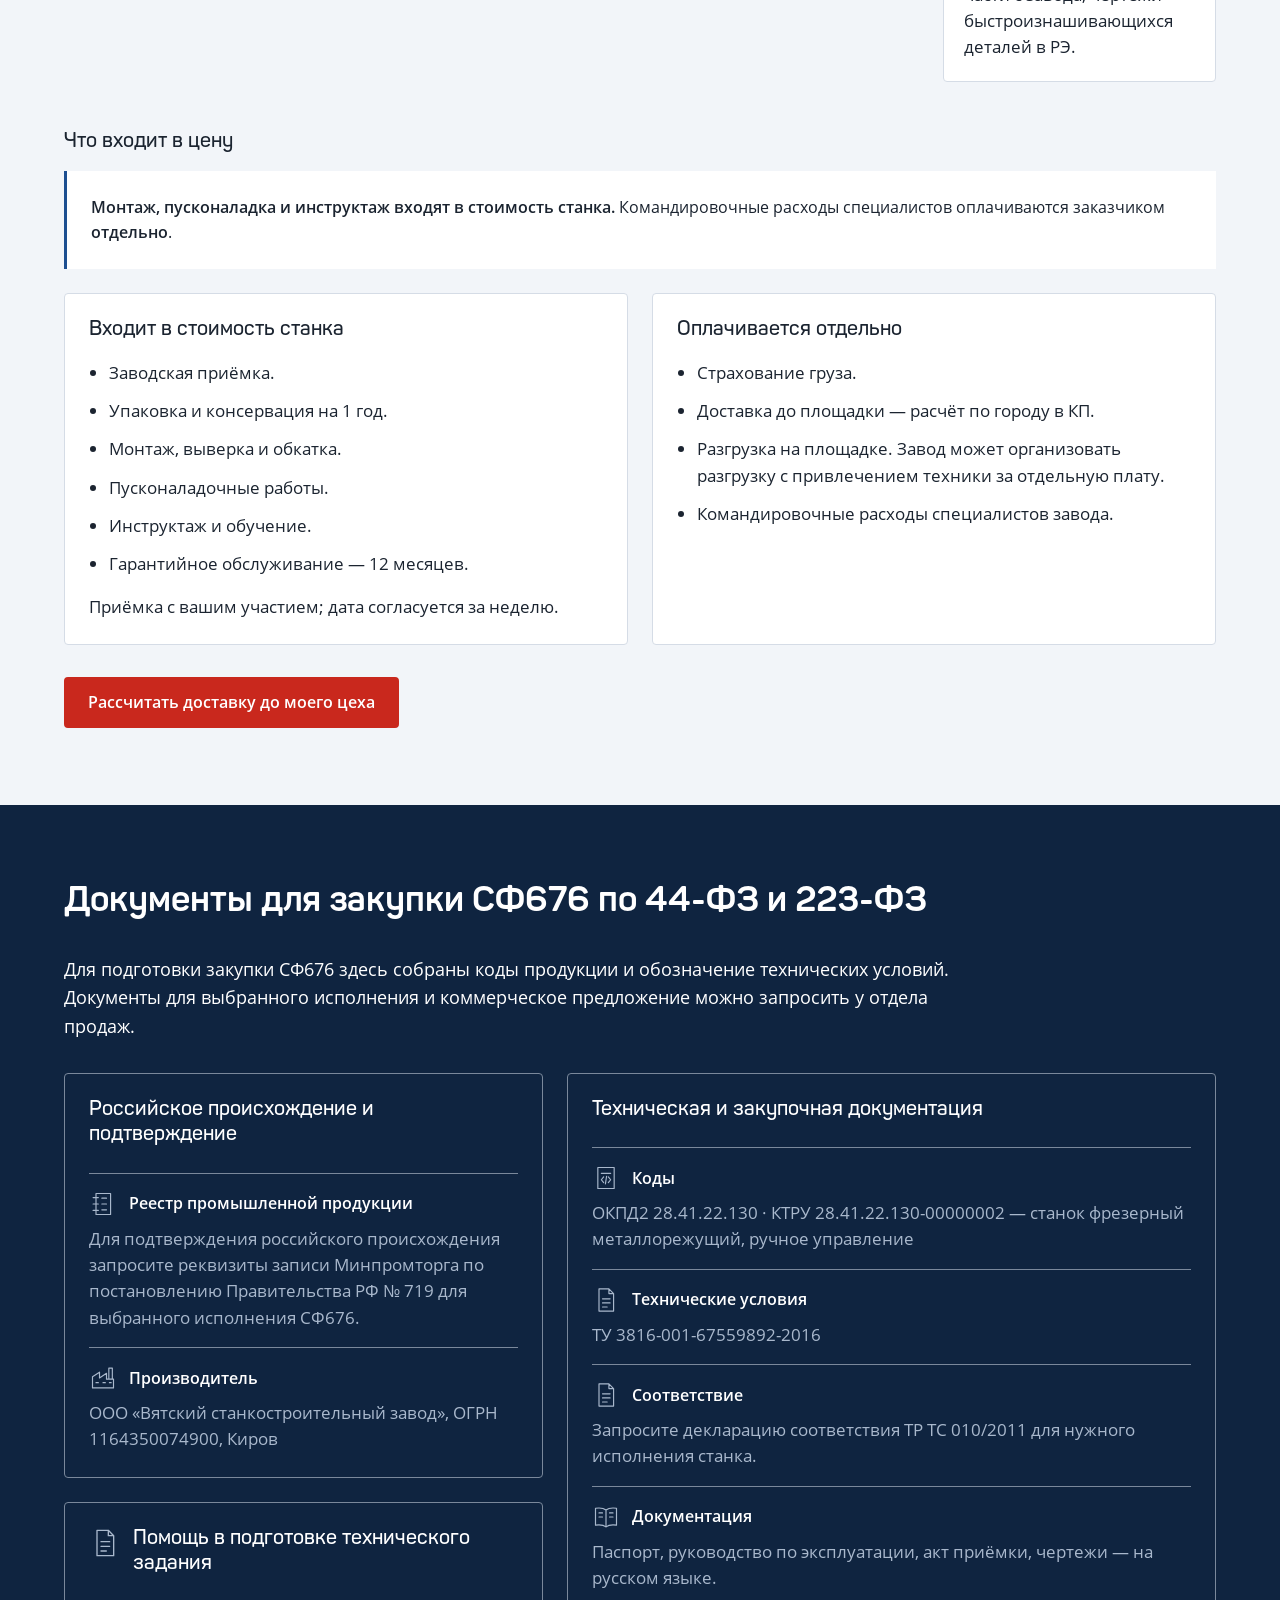
==== commit 043138ef: "feat: unify technical documentation card with responsive illustration" ====
--- a/index.html
+++ b/index.html
@@ -238,9 +238,21 @@
 .v1 .spec-table th[scope="row"]{background:var(--paper);font-weight:600;color:var(--ink)}
 .v1 .spec-table td{font-weight:600;color:var(--ink)}
 .spec-operations{margin:var(--ui-space-3) 0 0;color:var(--navy);font-size:var(--ui-body)}
-.spec-docs{margin-top:var(--ui-space-5);padding-top:var(--ui-space-4);border-top:1px solid var(--line)}
 #specs .specs-closing{padding-top:var(--ui-space-5)}
-#specs .specs-closing .spec-docs{margin-top:0;padding-top:0;border-top:0}
+#specs .spec-docs{display:grid;grid-template-columns:224px minmax(0,1fr);align-items:center;gap:var(--ui-space-4);padding:var(--ui-space-4);border:1px solid var(--line);border-radius:var(--ui-radius);background:var(--surface)}
+#specs .spec-docs-image{display:block;width:100%;height:auto}
+#specs .spec-docs-copy{min-width:0}
+#specs .spec-docs h3{margin:0 0 var(--ui-space-2);color:var(--navy)}
+#specs .spec-docs p{margin:0}
+#specs .spec-docs .section-cta{margin-top:var(--ui-space-3)}
+@media (max-width:900px){
+ #specs .spec-docs{grid-template-columns:168px minmax(0,1fr);gap:var(--ui-space-3);padding:var(--ui-space-3)}
+}
+@media (max-width:600px){
+ #specs .spec-docs{grid-template-columns:minmax(0,1fr);gap:var(--ui-space-2);padding:var(--ui-space-2)}
+ #specs .spec-docs-image{width:144px;max-width:100%;justify-self:center}
+ #specs .spec-docs .btn{width:100%}
+}
 /* Fixed contact header: no layout shift while scrolling. */
 @media (max-width:900px){
 }
@@ -943,11 +955,18 @@
   </div>
   <div class="wrap specs-closing">
     <div class="spec-docs" id="technical-documents">
-      <h3><span class="q" data-q="docs" data-location="Характеристики">Техническая документация</span></h3>
-      <p>В отделе продаж можно запросить полные характеристики, перечни стандартной и дополнительной комплектации, эскизы столов и шпинделей и руководство по эксплуатации.</p>
-    </div>
-    <div class="section-cta">
-      <a class="btn out" href="#order" data-request-form="configuration_help" data-source-section="specs" data-source-cta="specs-fit">Проверить станок под мою деталь</a>
+      <img class="spec-docs-image" src="assets/images/docs/sf676-manual-320.webp"
+           srcset="assets/images/docs/sf676-manual-320.webp 320w, assets/images/docs/sf676-manual-640.webp 640w"
+           sizes="(max-width: 600px) 144px, (max-width: 900px) 168px, 224px"
+           width="640" height="704" loading="lazy" decoding="async"
+           alt="Руководство по эксплуатации станка СФ676 и технические чертежи">
+      <div class="spec-docs-copy">
+        <h3><span class="q" data-q="docs" data-location="Характеристики">Техническая документация</span></h3>
+        <p>В отделе продаж можно запросить полные характеристики, перечни стандартной и дополнительной комплектации, эскизы столов и шпинделей и руководство по эксплуатации.</p>
+        <div class="section-cta">
+          <a class="btn out" href="#order" data-request-form="configuration_help" data-source-section="specs" data-source-cta="specs-fit">Проверить станок под мою деталь</a>
+        </div>
+      </div>
     </div>
   </div>
 </section>
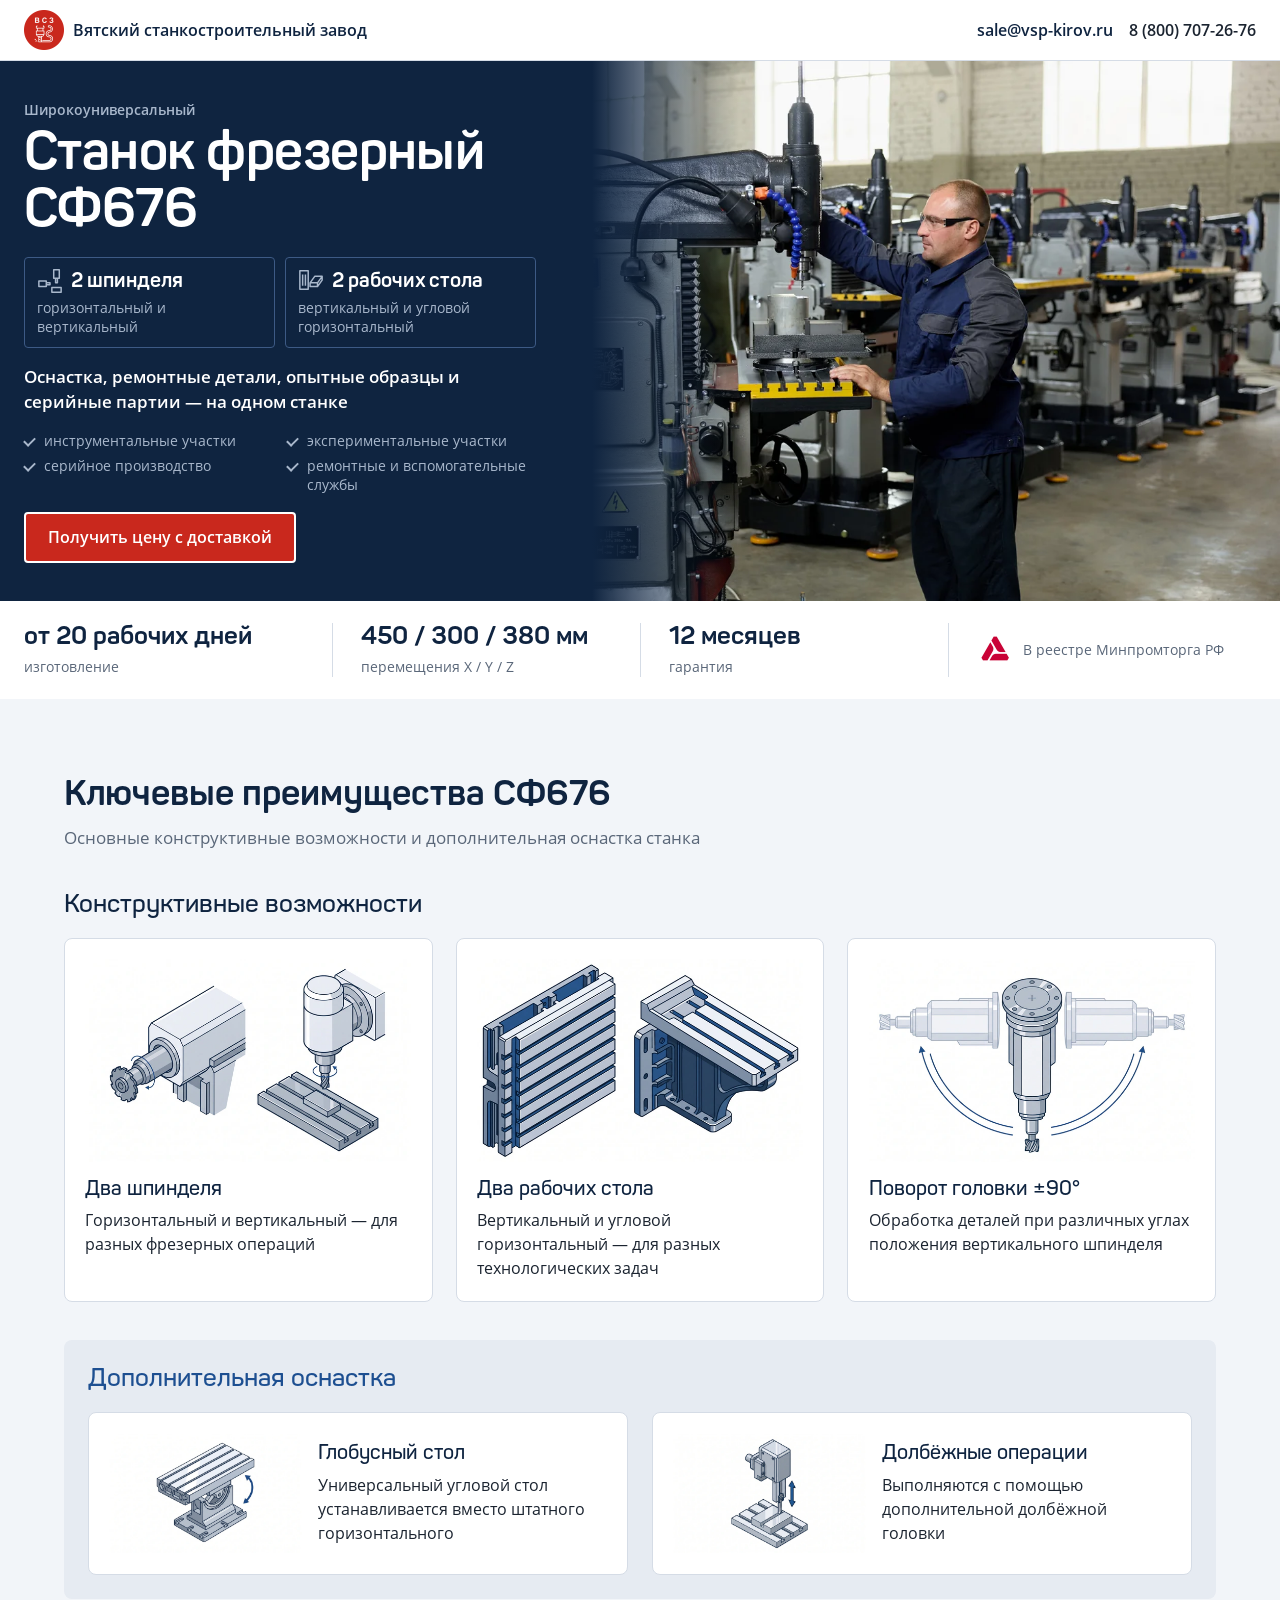
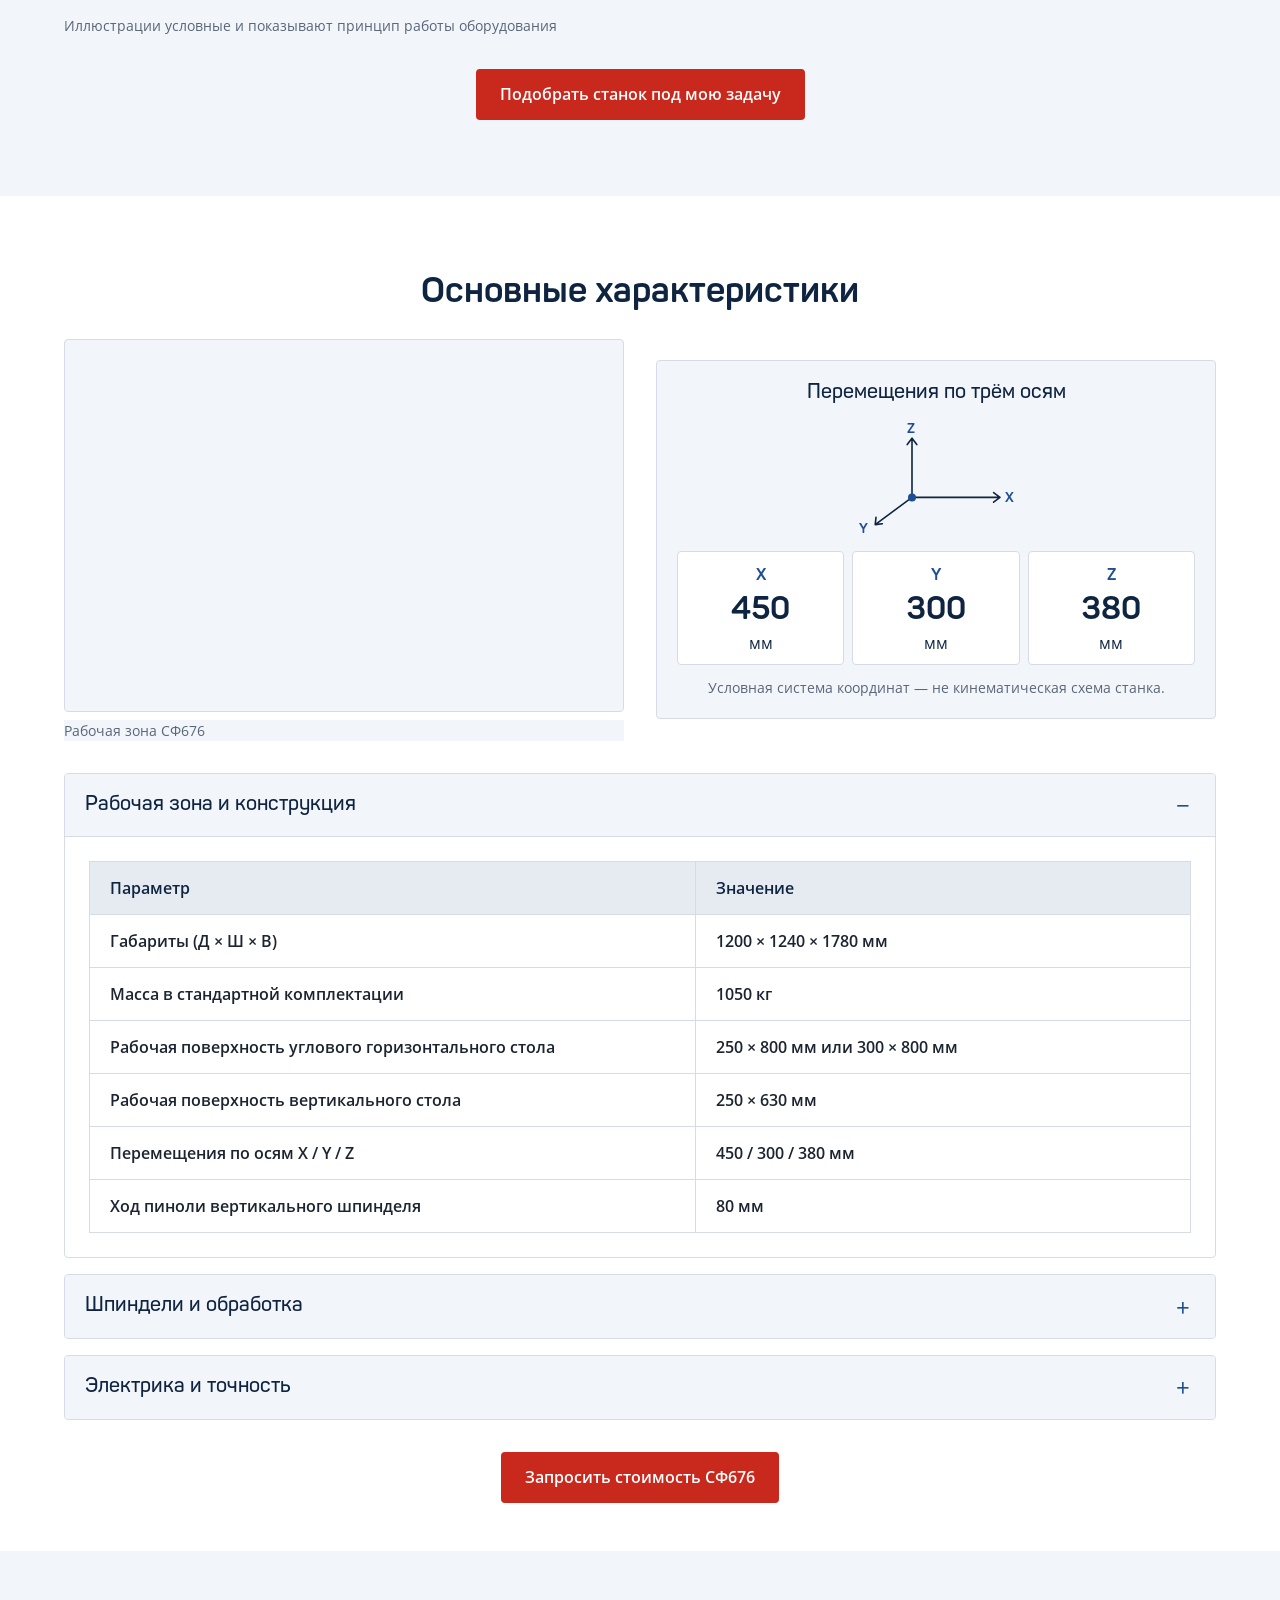
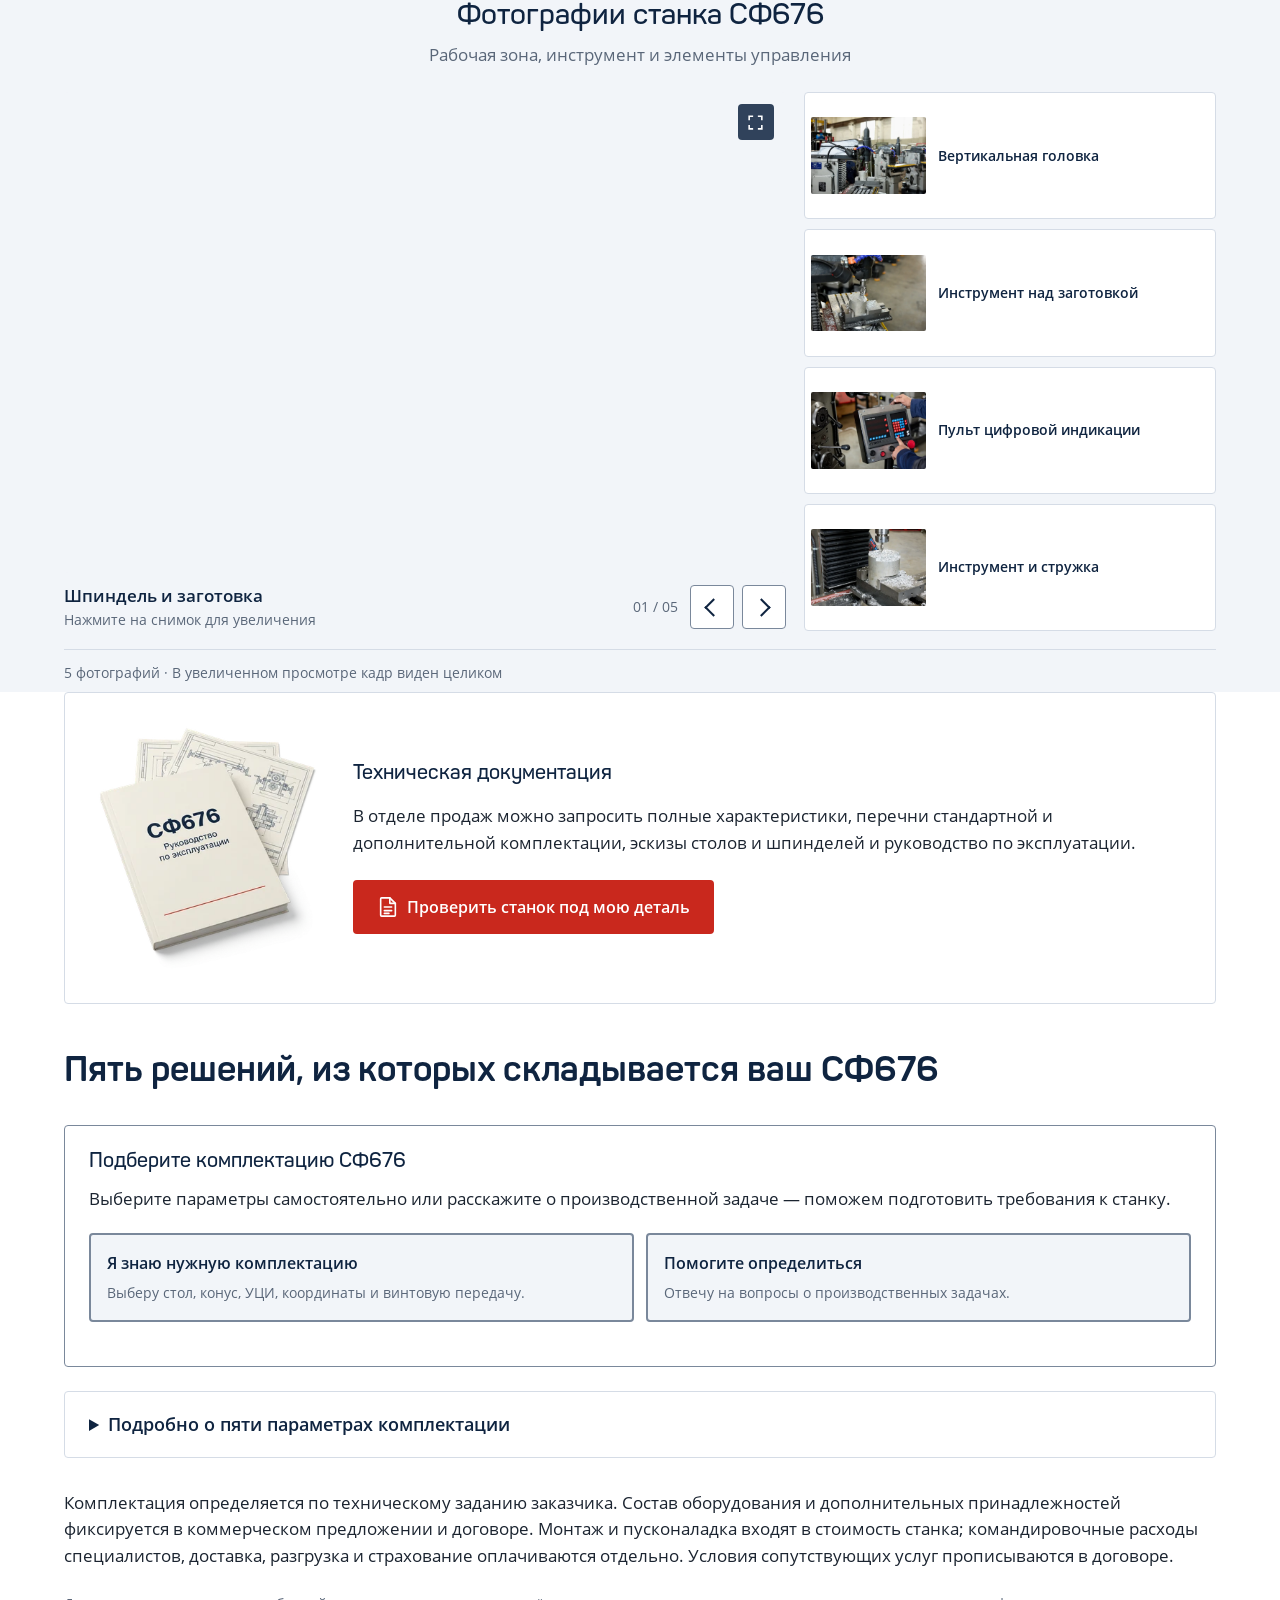
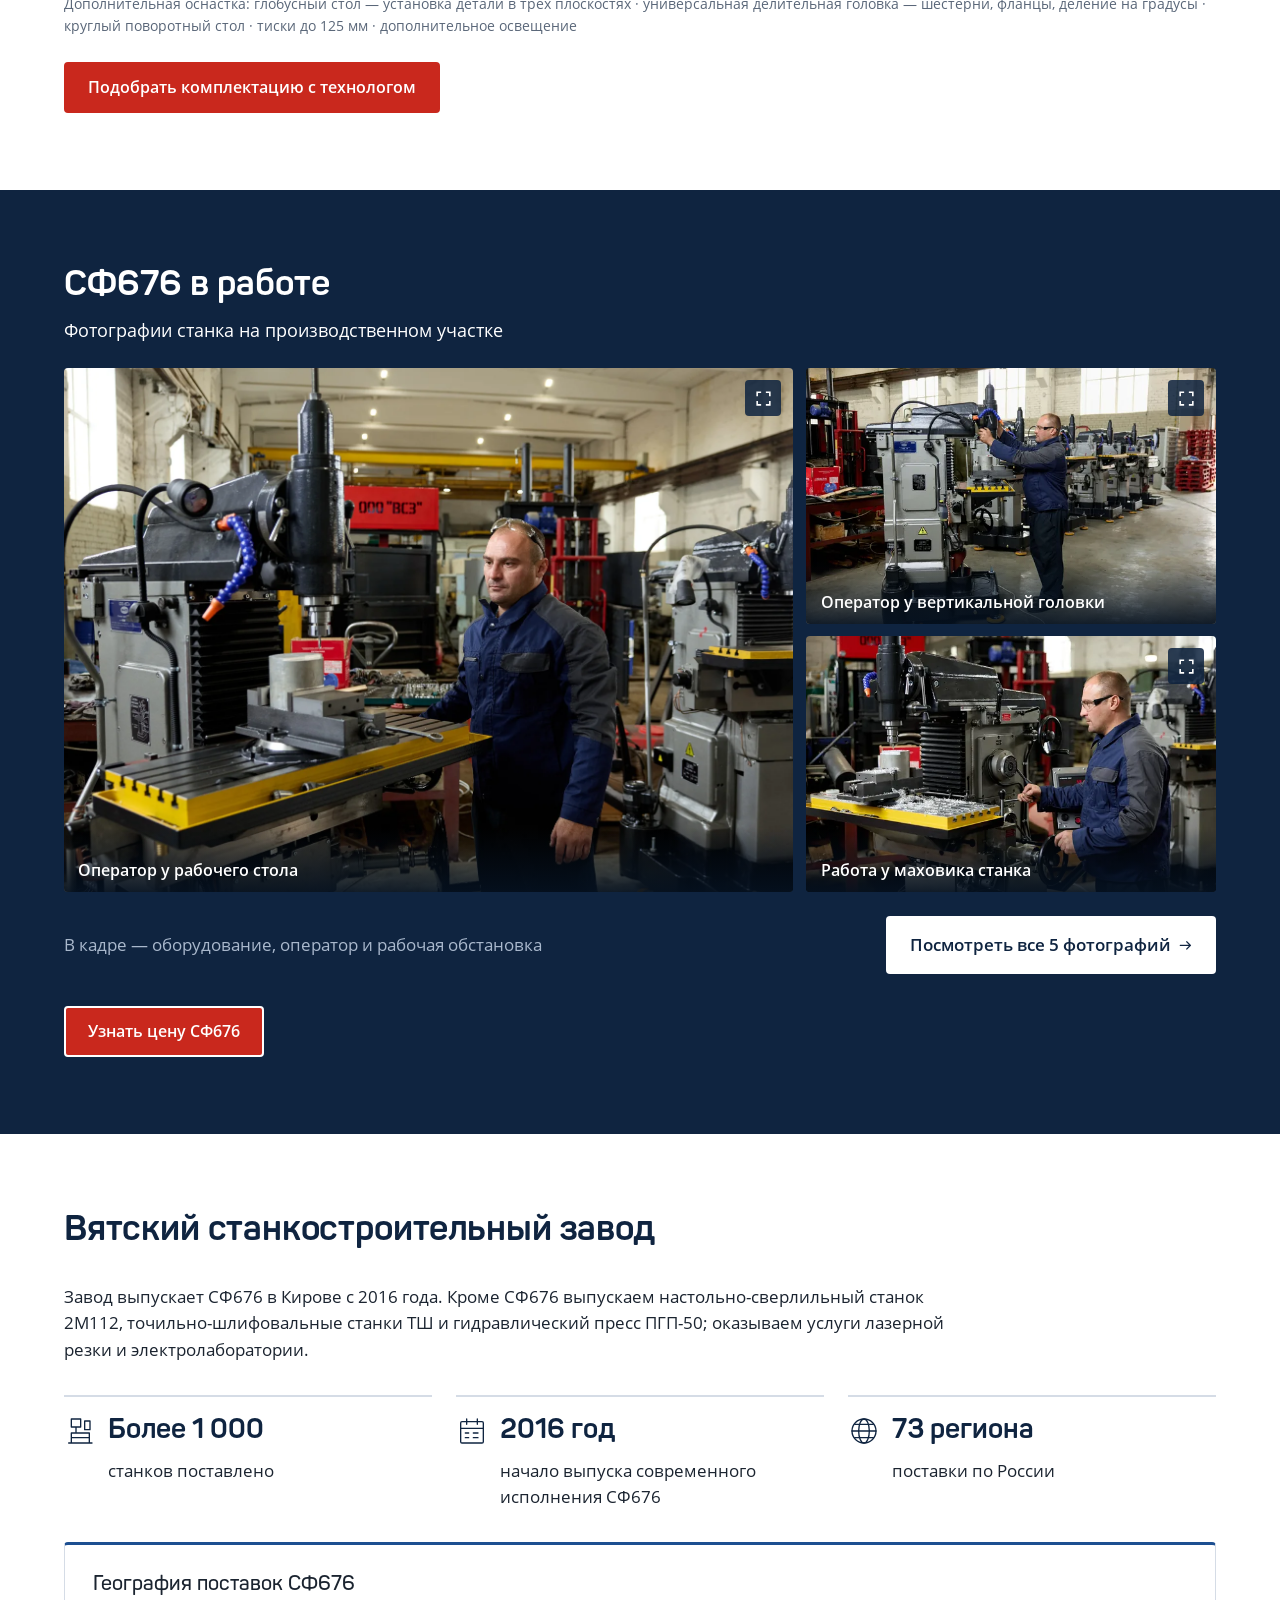
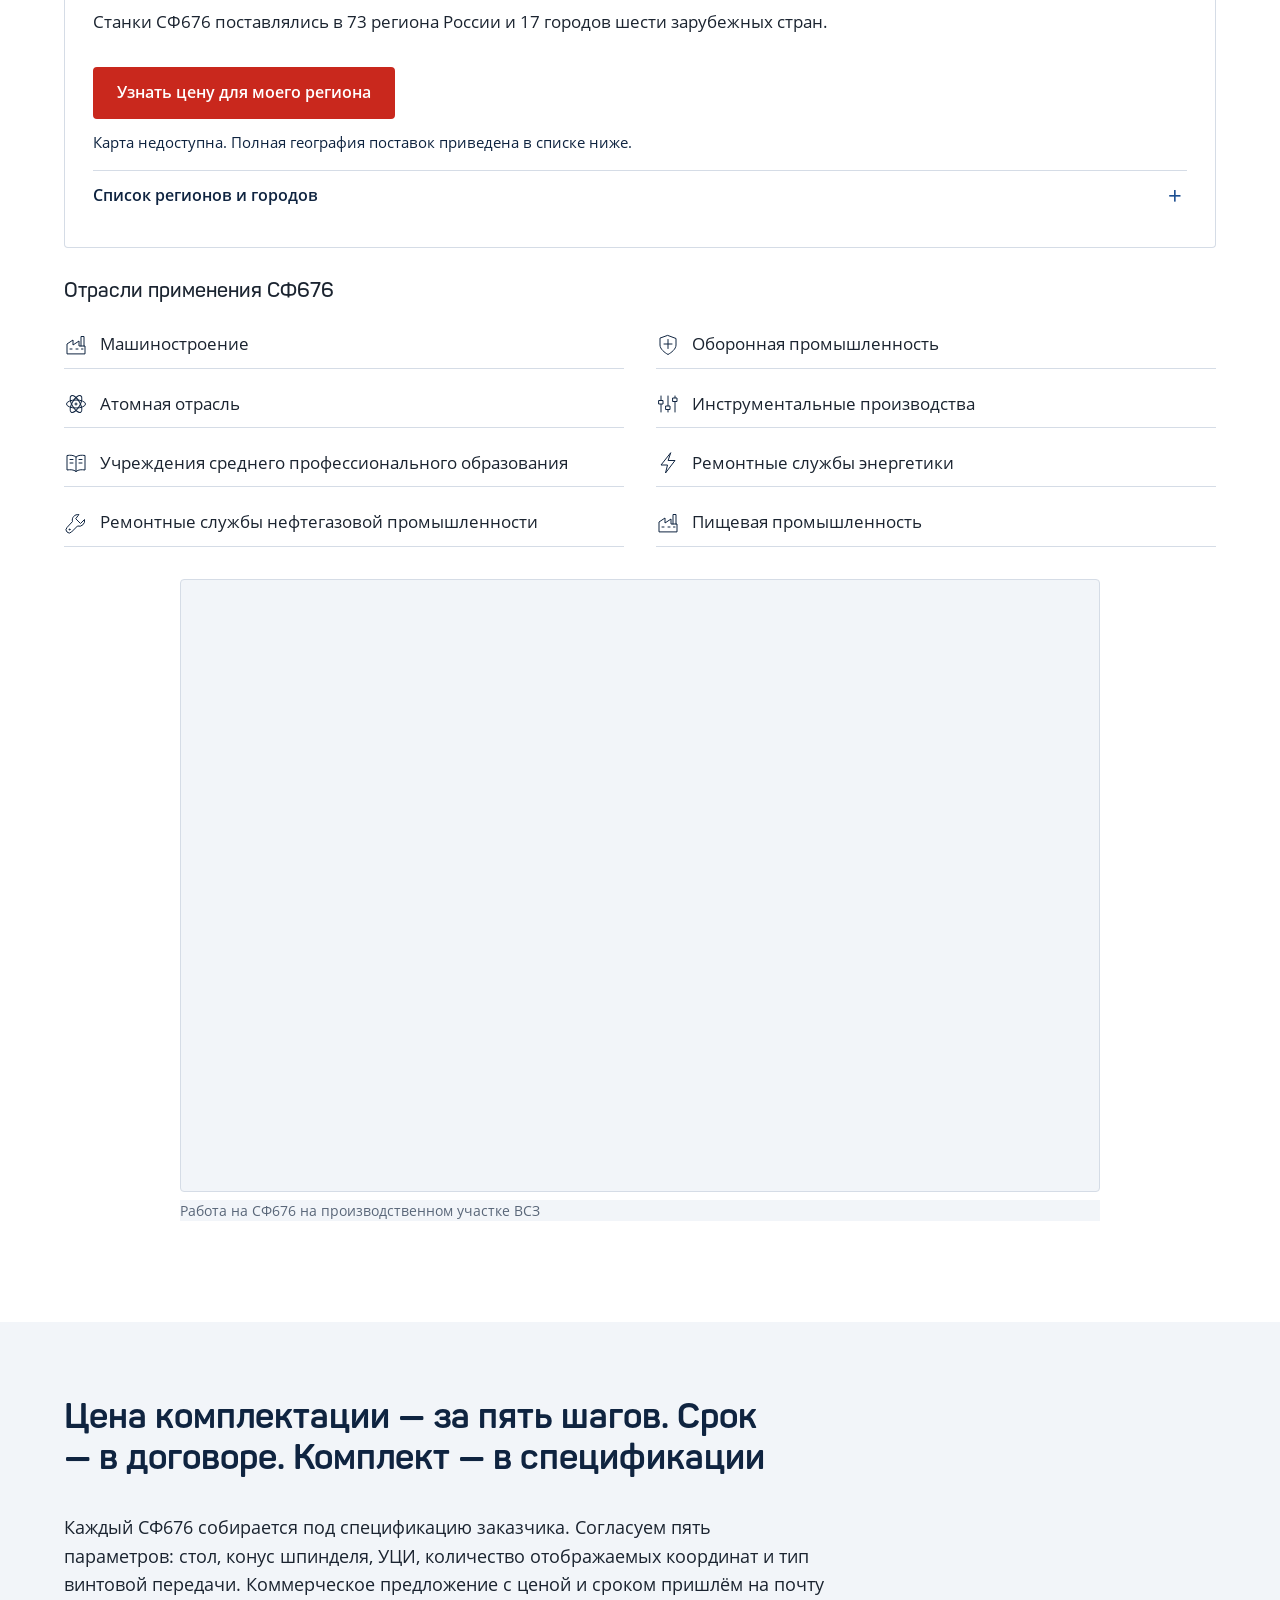
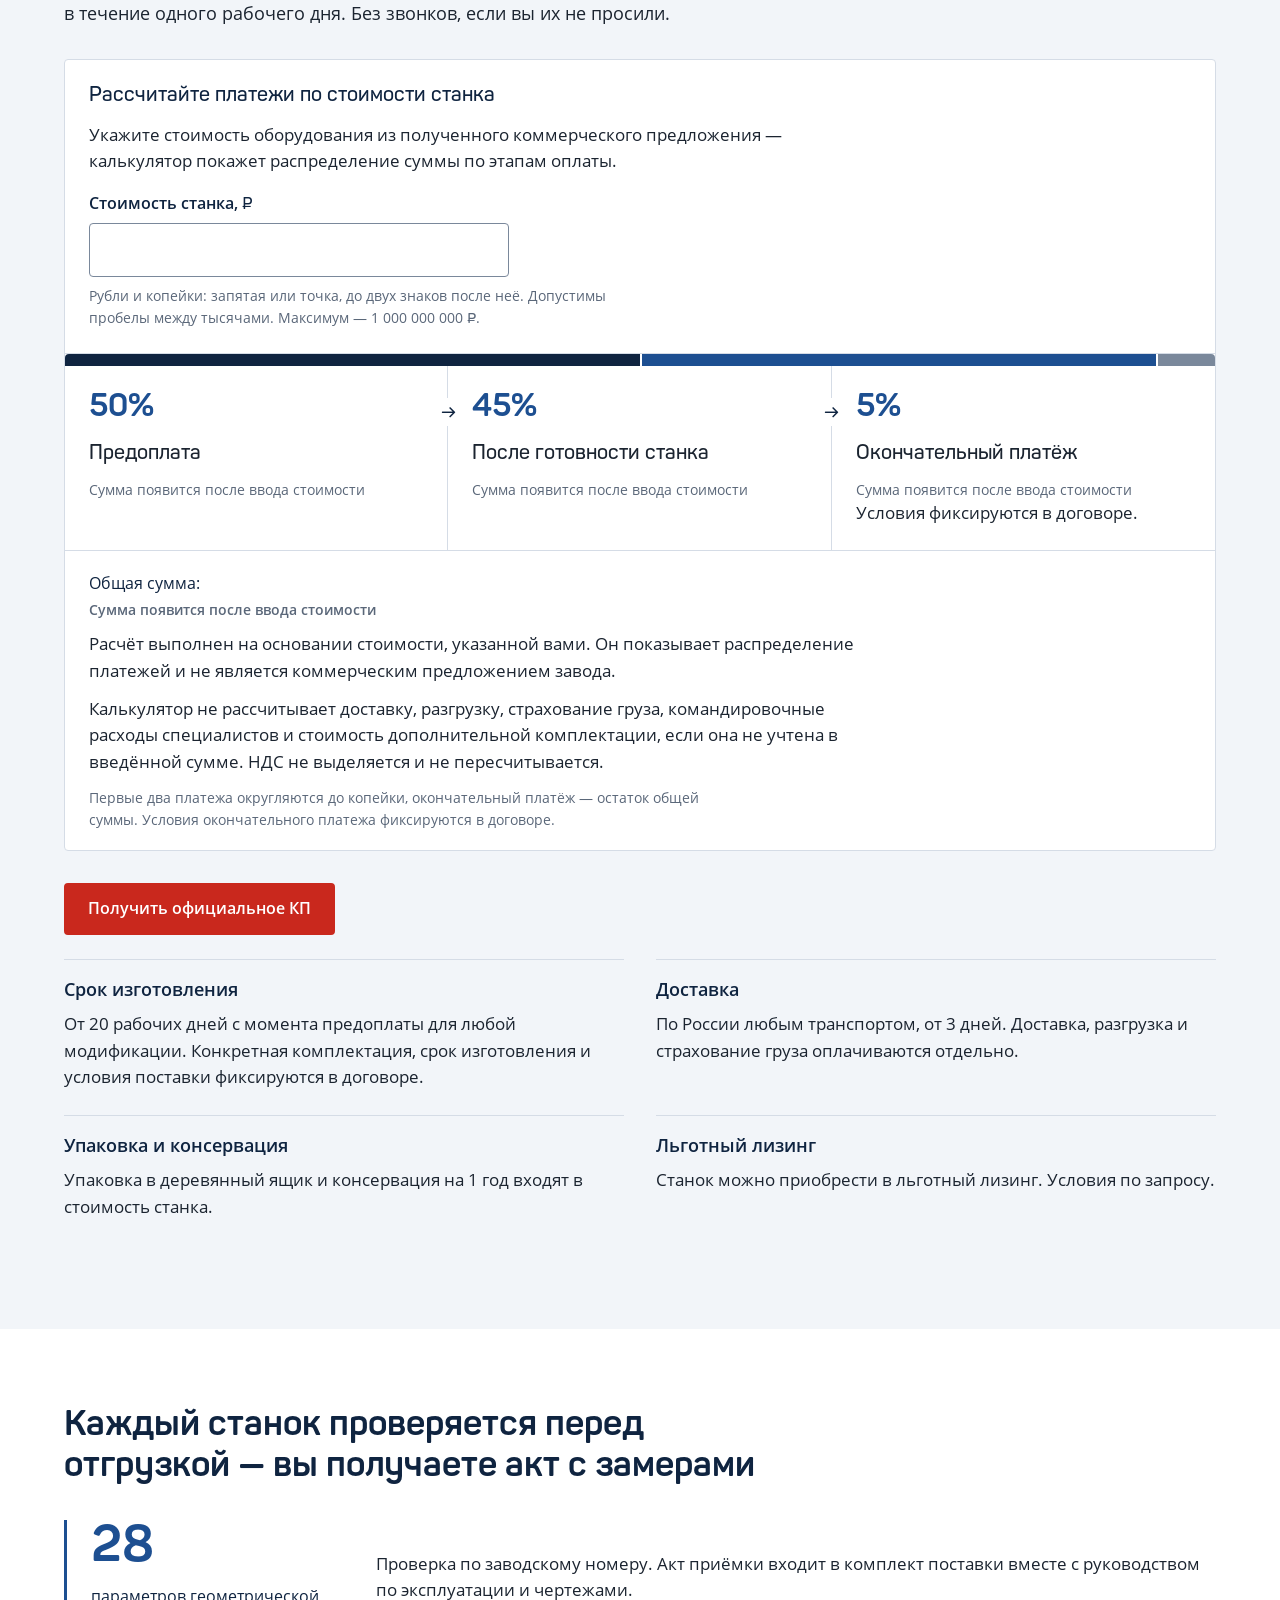
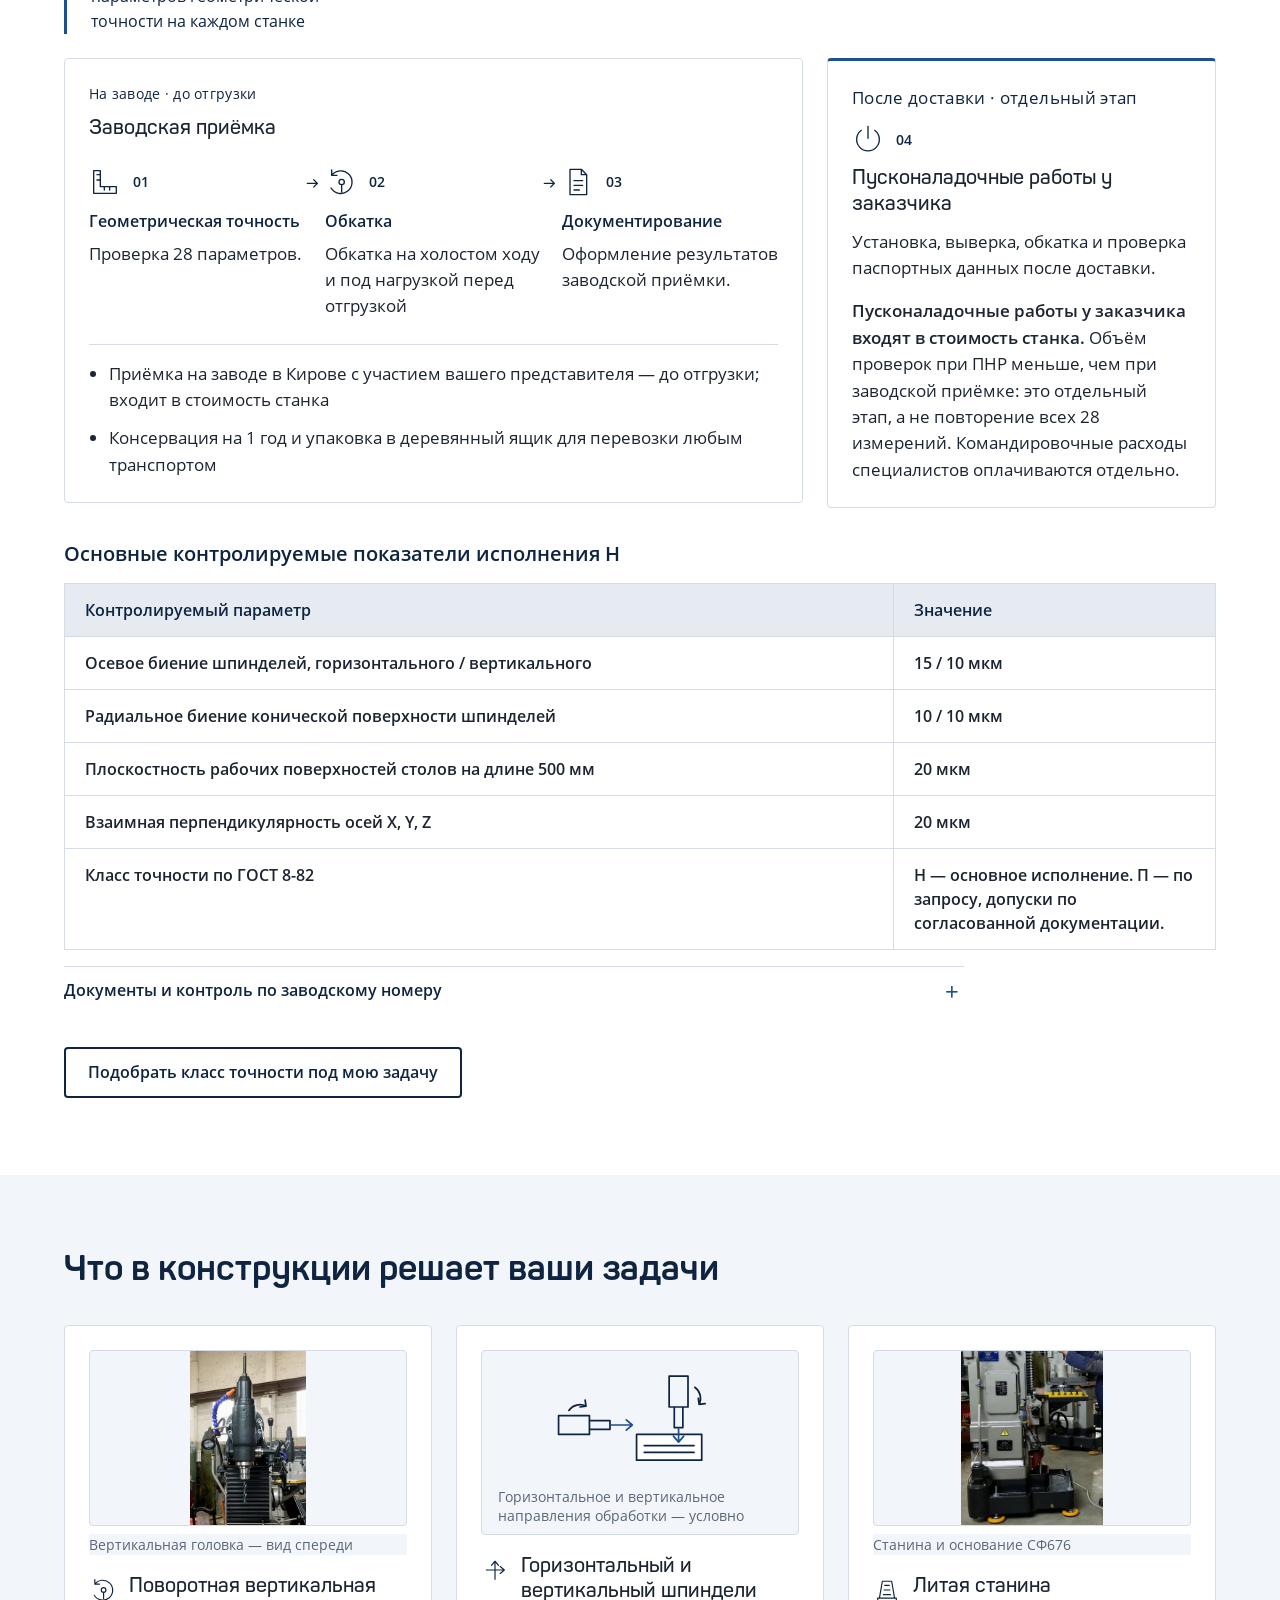
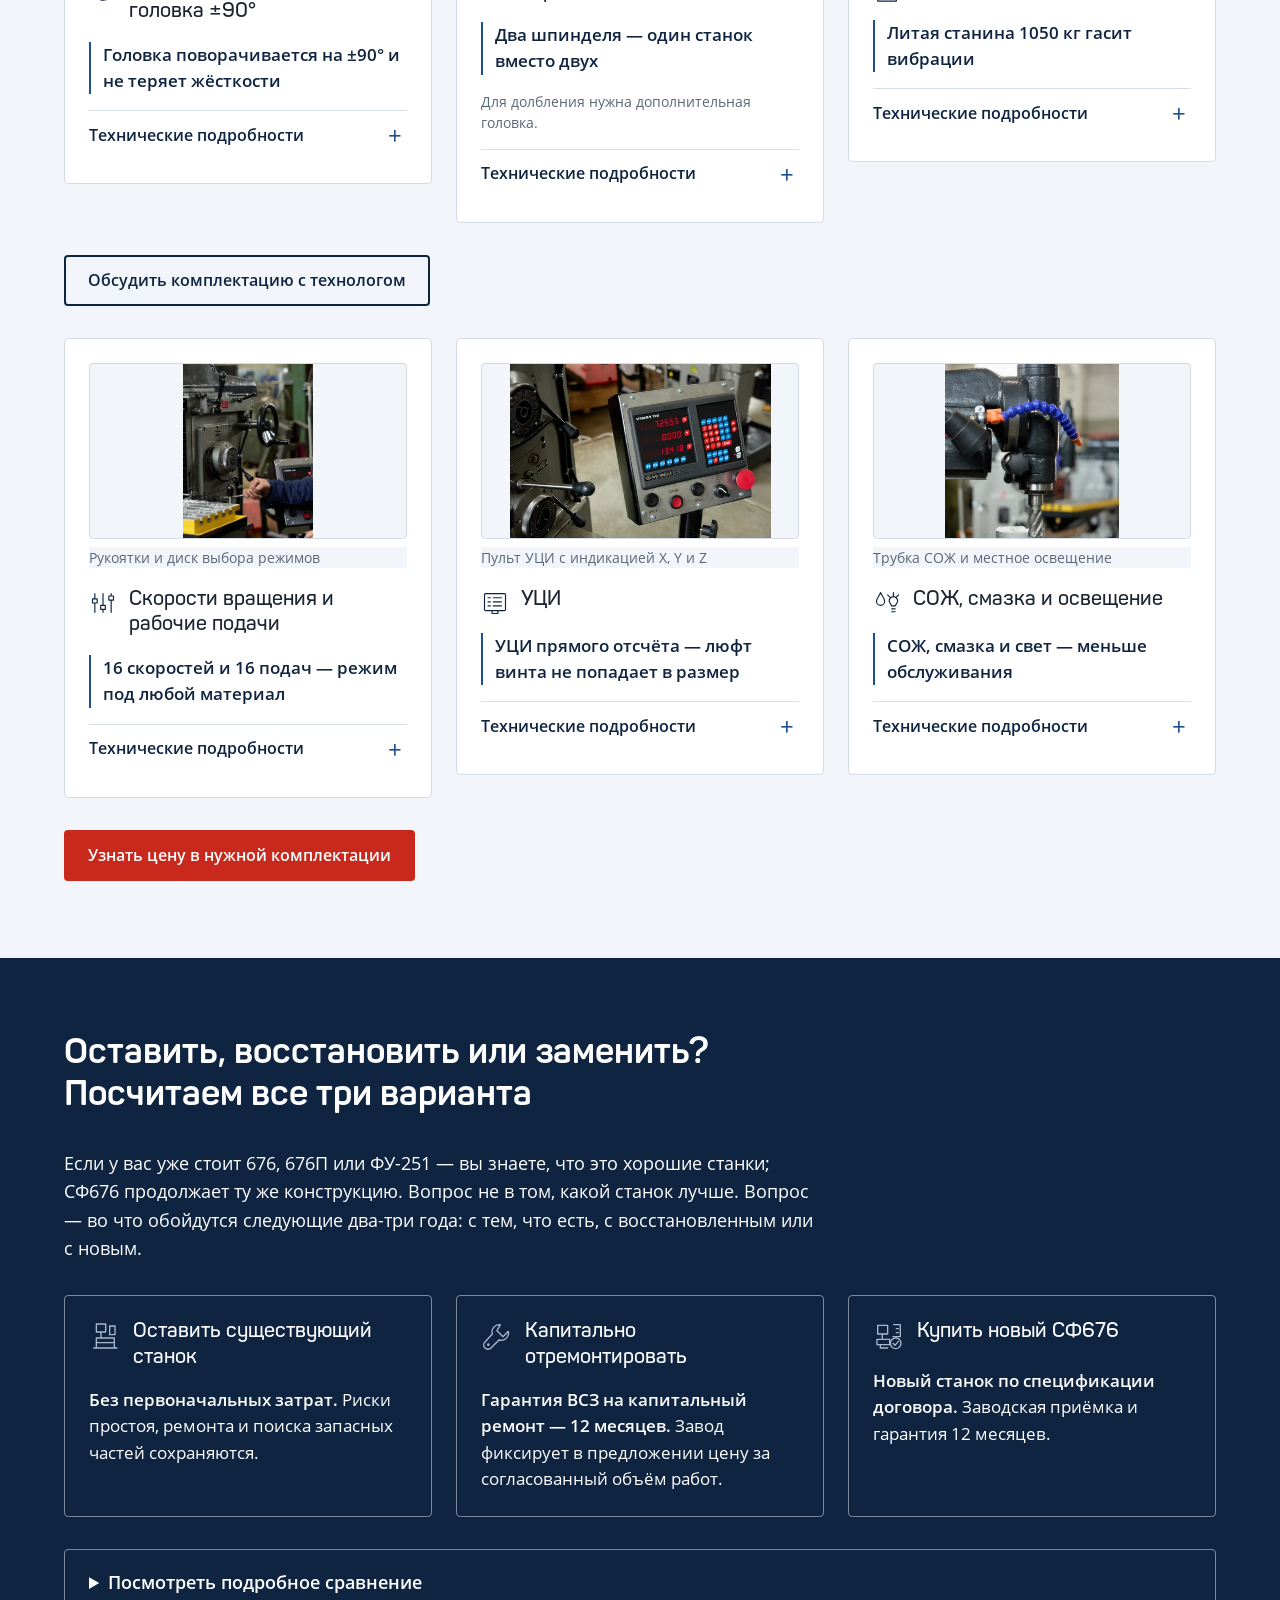
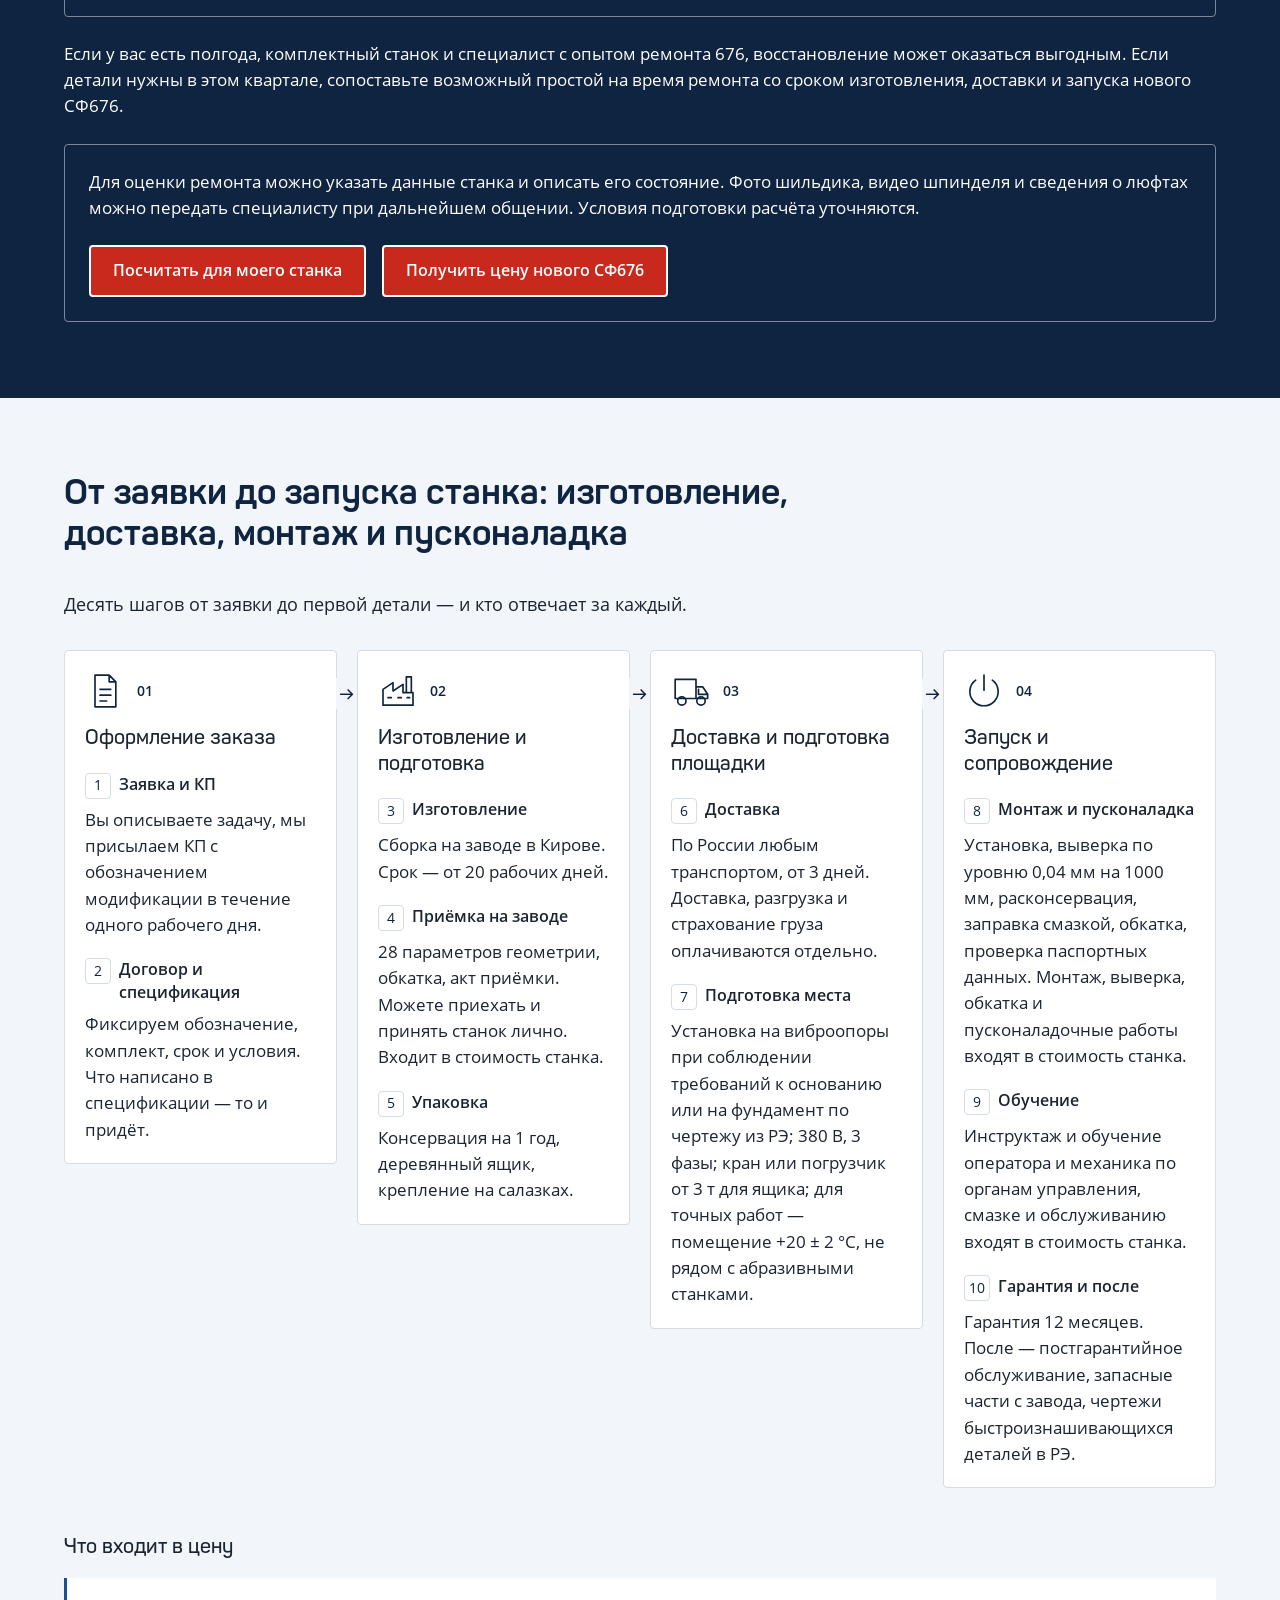
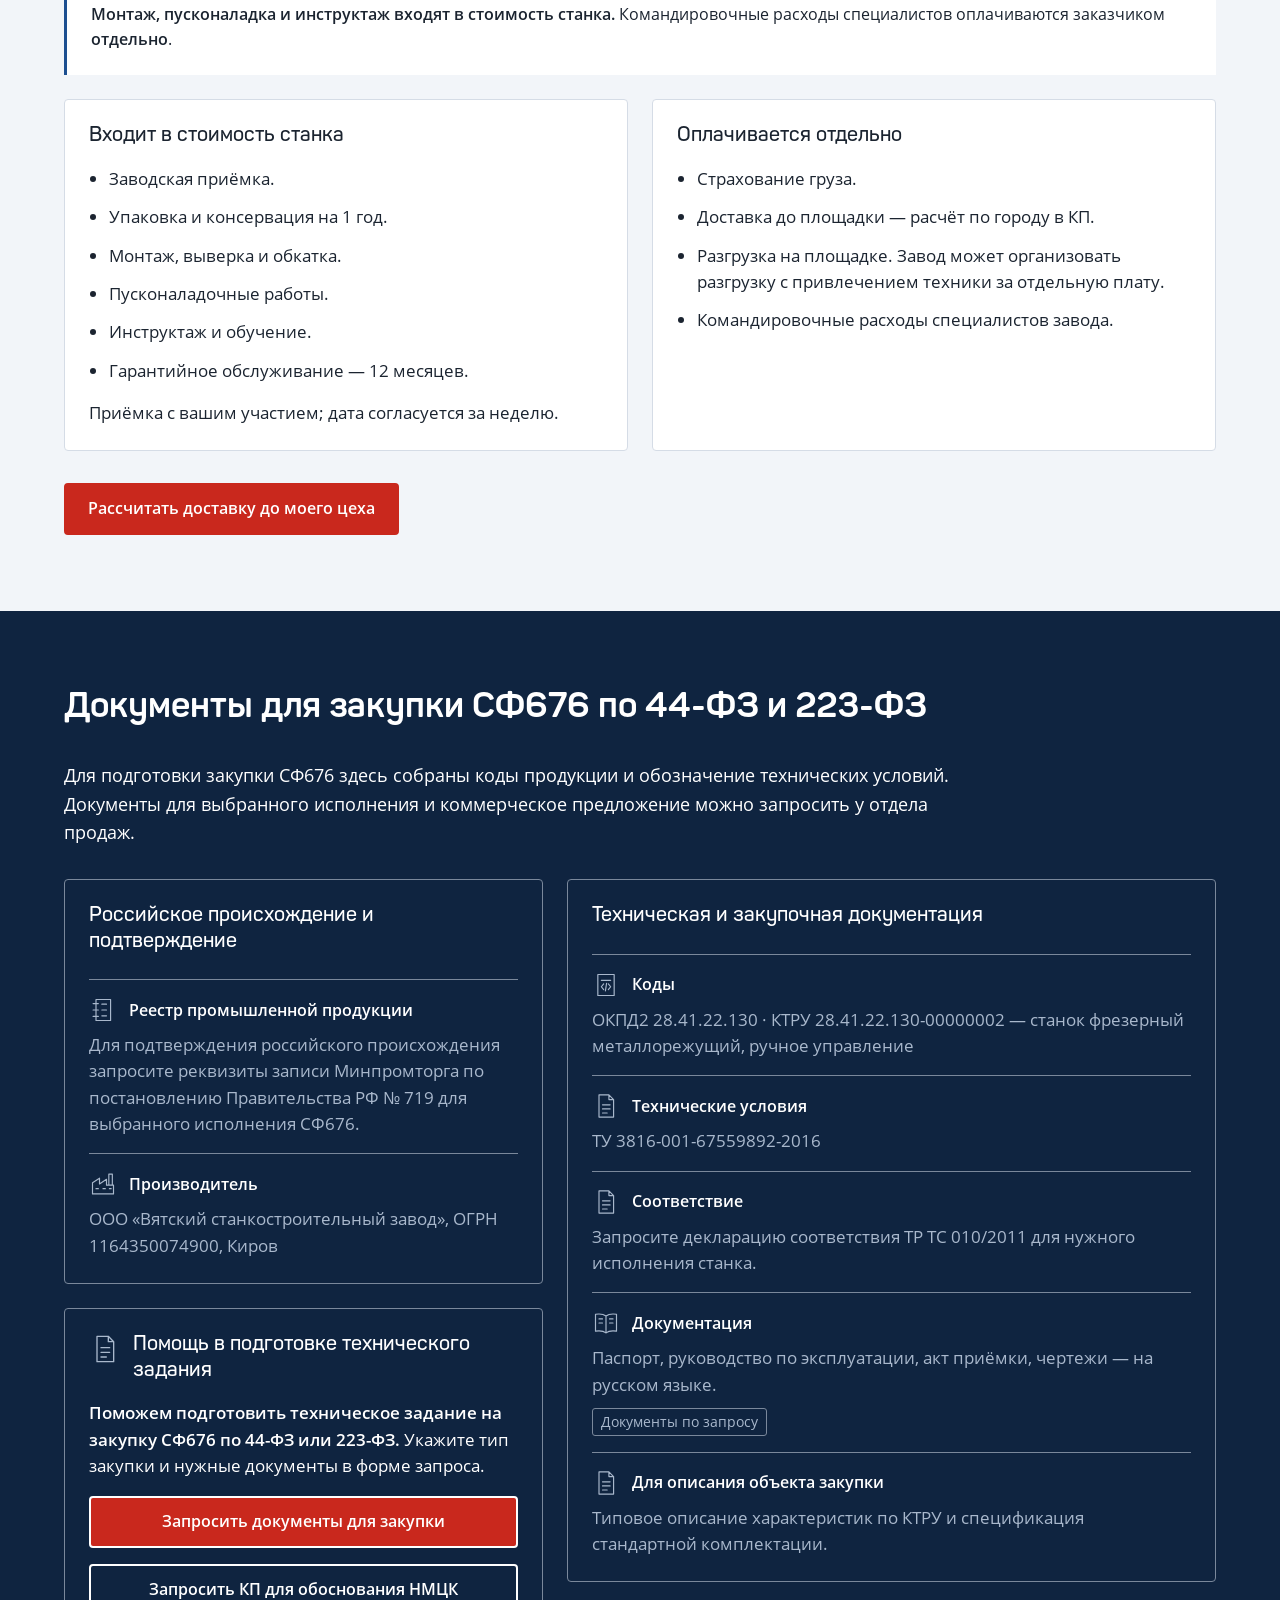
==== commit 98b3cff4: "fix: refine documentation card contrast, CTA and spacing" ====
--- a/index.html
+++ b/index.html
@@ -238,17 +238,25 @@
 .v1 .spec-table th[scope="row"]{background:var(--paper);font-weight:600;color:var(--ink)}
 .v1 .spec-table td{font-weight:600;color:var(--ink)}
 .spec-operations{margin:var(--ui-space-3) 0 0;color:var(--navy);font-size:var(--ui-body)}
-#specs .specs-closing{padding-top:var(--ui-space-5)}
-#specs .spec-docs{display:grid;grid-template-columns:224px minmax(0,1fr);align-items:center;gap:var(--ui-space-4);padding:var(--ui-space-4);border:1px solid var(--line);border-radius:var(--ui-radius);background:var(--surface)}
+/* Local rhythm from the technical gallery through documentation to configuration. */
+#specs{padding-bottom:var(--ui-space-3)}
+#specs + #config{padding-top:var(--ui-space-3)}
+#specs .specs-closing{padding-top:0}
+#specs .spec-docs{display:grid;grid-template-columns:224px minmax(0,1fr);align-items:center;gap:var(--ui-space-4);padding:var(--ui-space-4);border:1px solid var(--line);border-radius:var(--ui-radius);background:var(--paper)}
 #specs .spec-docs-image{display:block;width:100%;height:auto}
 #specs .spec-docs-copy{min-width:0}
 #specs .spec-docs h3{margin:0 0 var(--ui-space-2);color:var(--navy)}
 #specs .spec-docs p{margin:0}
 #specs .spec-docs .section-cta{margin-top:var(--ui-space-3)}
+#specs .spec-docs .btn{display:inline-flex;align-items:center;justify-content:center;gap:var(--ui-space-1)}
+#specs .spec-docs .btn svg{width:22px;height:22px;flex:none}
+#specs .spec-docs .btn span{min-width:0}
 @media (max-width:900px){
  #specs .spec-docs{grid-template-columns:168px minmax(0,1fr);gap:var(--ui-space-3);padding:var(--ui-space-3)}
 }
 @media (max-width:600px){
+ #specs{padding-bottom:var(--ui-space-2)}
+ #specs + #config{padding-top:var(--ui-space-2)}
  #specs .spec-docs{grid-template-columns:minmax(0,1fr);gap:var(--ui-space-2);padding:var(--ui-space-2)}
  #specs .spec-docs-image{width:144px;max-width:100%;justify-self:center}
  #specs .spec-docs .btn{width:100%}
@@ -964,7 +972,10 @@
         <h3><span class="q" data-q="docs" data-location="Характеристики">Техническая документация</span></h3>
         <p>В отделе продаж можно запросить полные характеристики, перечни стандартной и дополнительной комплектации, эскизы столов и шпинделей и руководство по эксплуатации.</p>
         <div class="section-cta">
-          <a class="btn out" href="#order" data-request-form="configuration_help" data-source-section="specs" data-source-cta="specs-fit">Проверить станок под мою деталь</a>
+          <a class="btn red" href="#order" data-request-form="configuration_help" data-source-section="specs" data-source-cta="specs-fit">
+            <svg width="22" height="22" viewBox="0 0 24 24" fill="none" stroke="currentColor" stroke-width="1.75" stroke-linecap="round" stroke-linejoin="round" aria-hidden="true" focusable="false"><path d="M14 2H5a1 1 0 0 0-1 1v18a1 1 0 0 0 1 1h14a1 1 0 0 0 1-1V8l-6-6Z"/><path d="M14 2v6h6M8 12h8M8 16h8M8 19h5"/></svg>
+            <span>Проверить станок под мою деталь</span>
+          </a>
         </div>
       </div>
     </div>
--- a/assets/css/photo-gallery.css
+++ b/assets/css/photo-gallery.css
@@ -243,6 +243,7 @@
 #specs .specs-gallery-band {
   margin-top: var(--ui-space-5);
   padding-block: var(--ui-space-5);
+  padding-bottom: var(--ui-space-1);
   background: var(--surface);
 }
 #specs .tech-gallery { margin-top: 0; }
